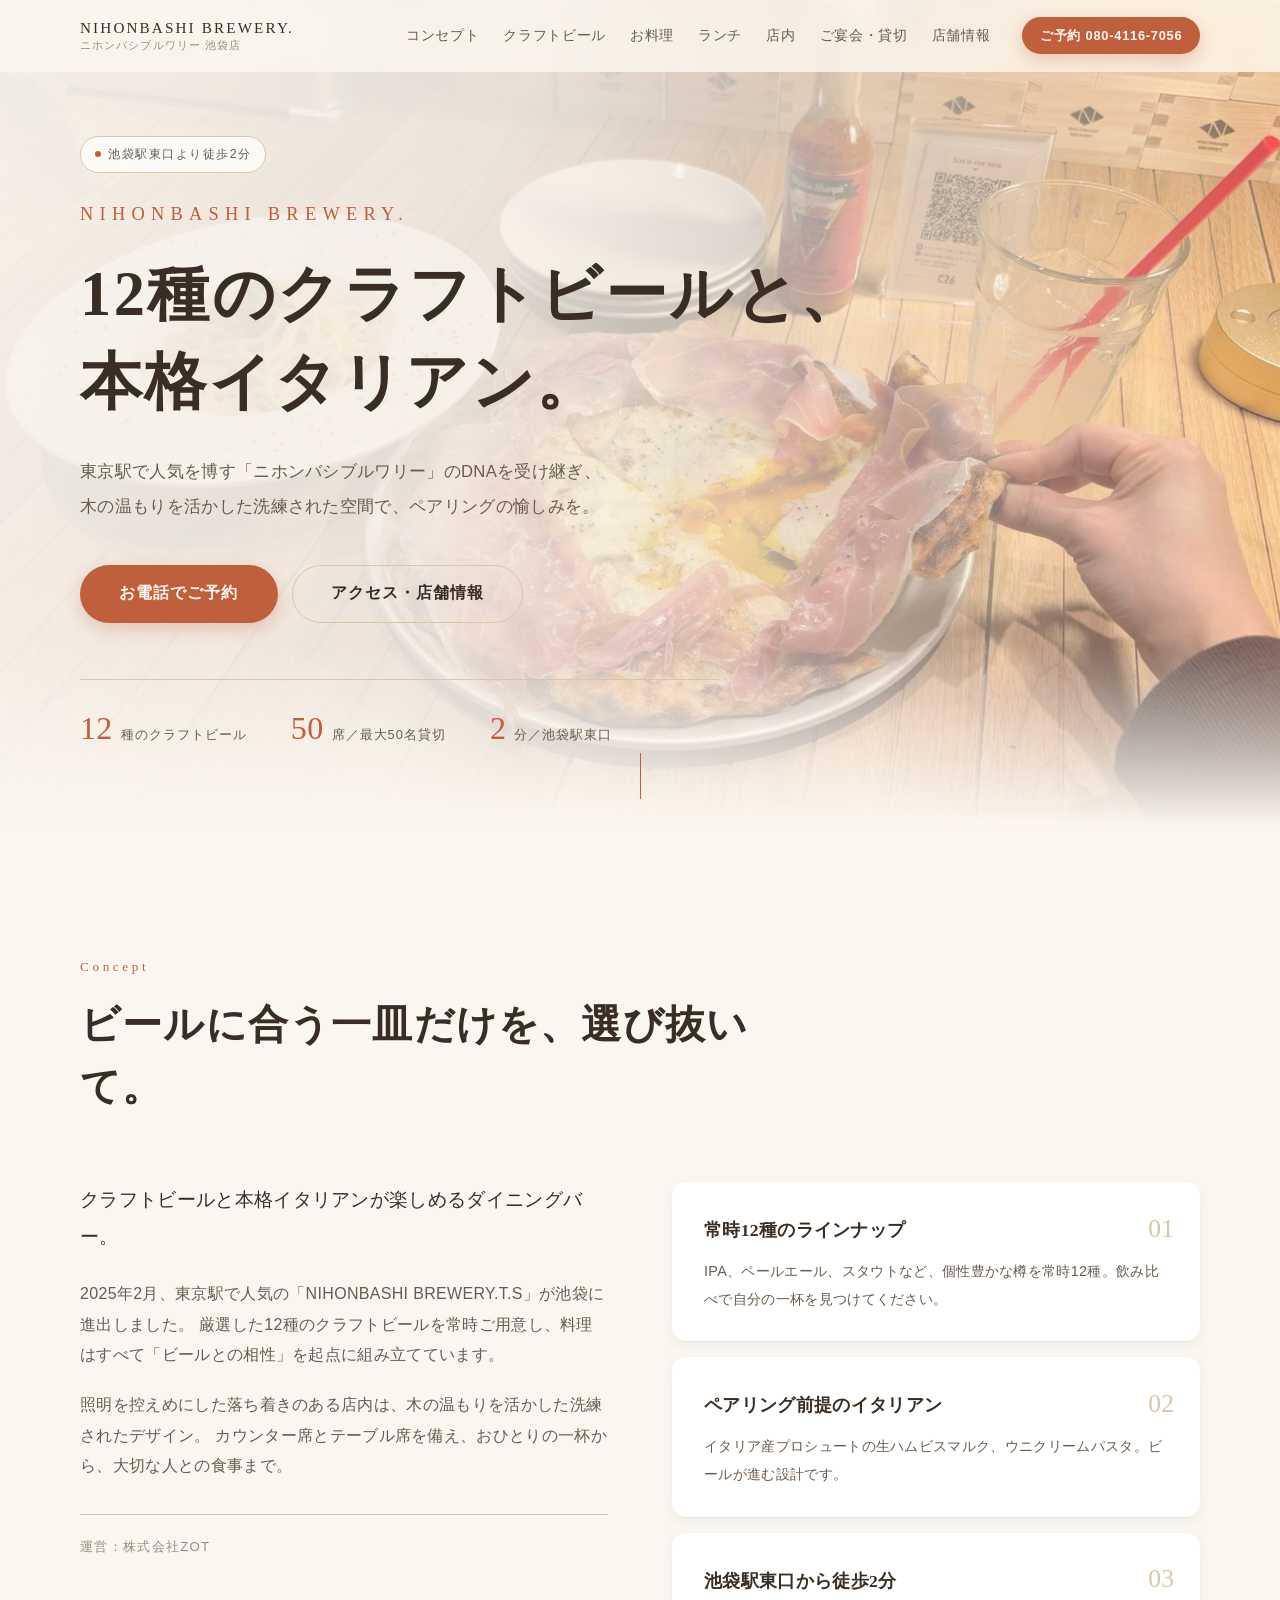
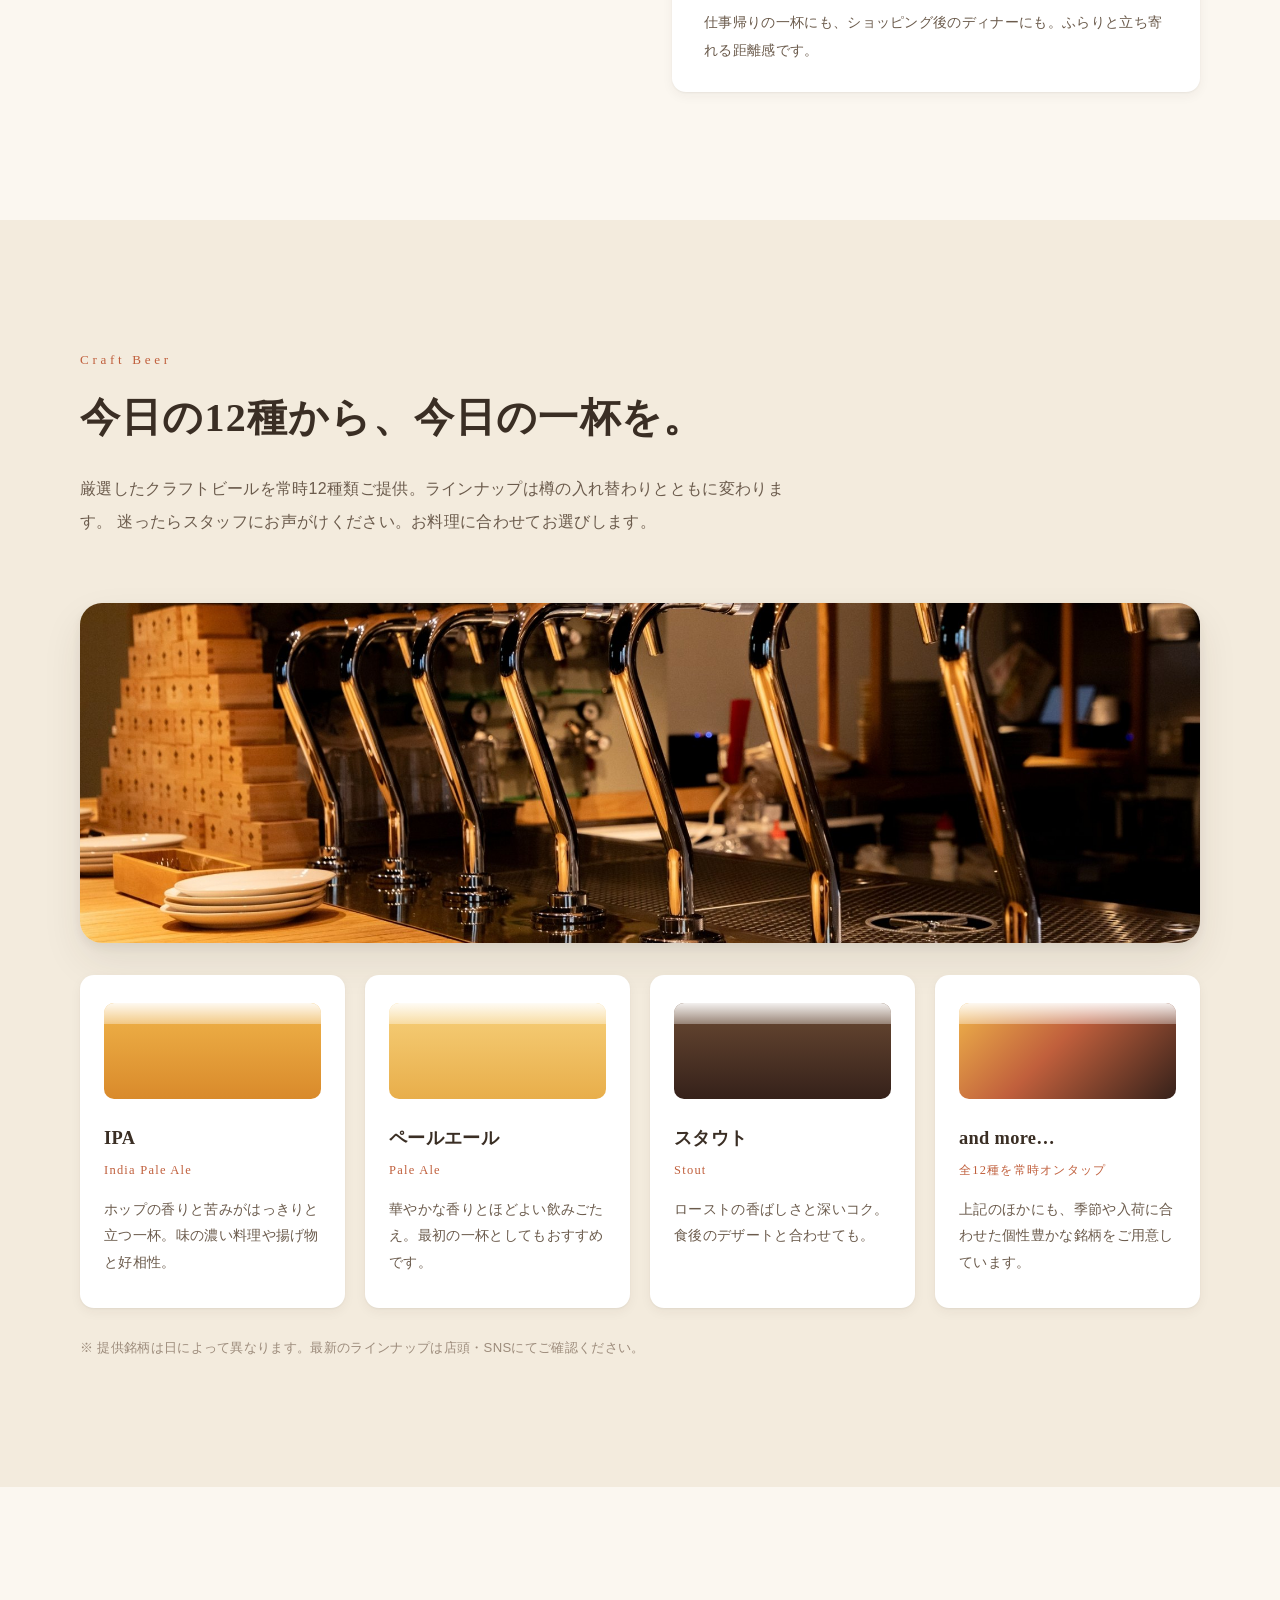
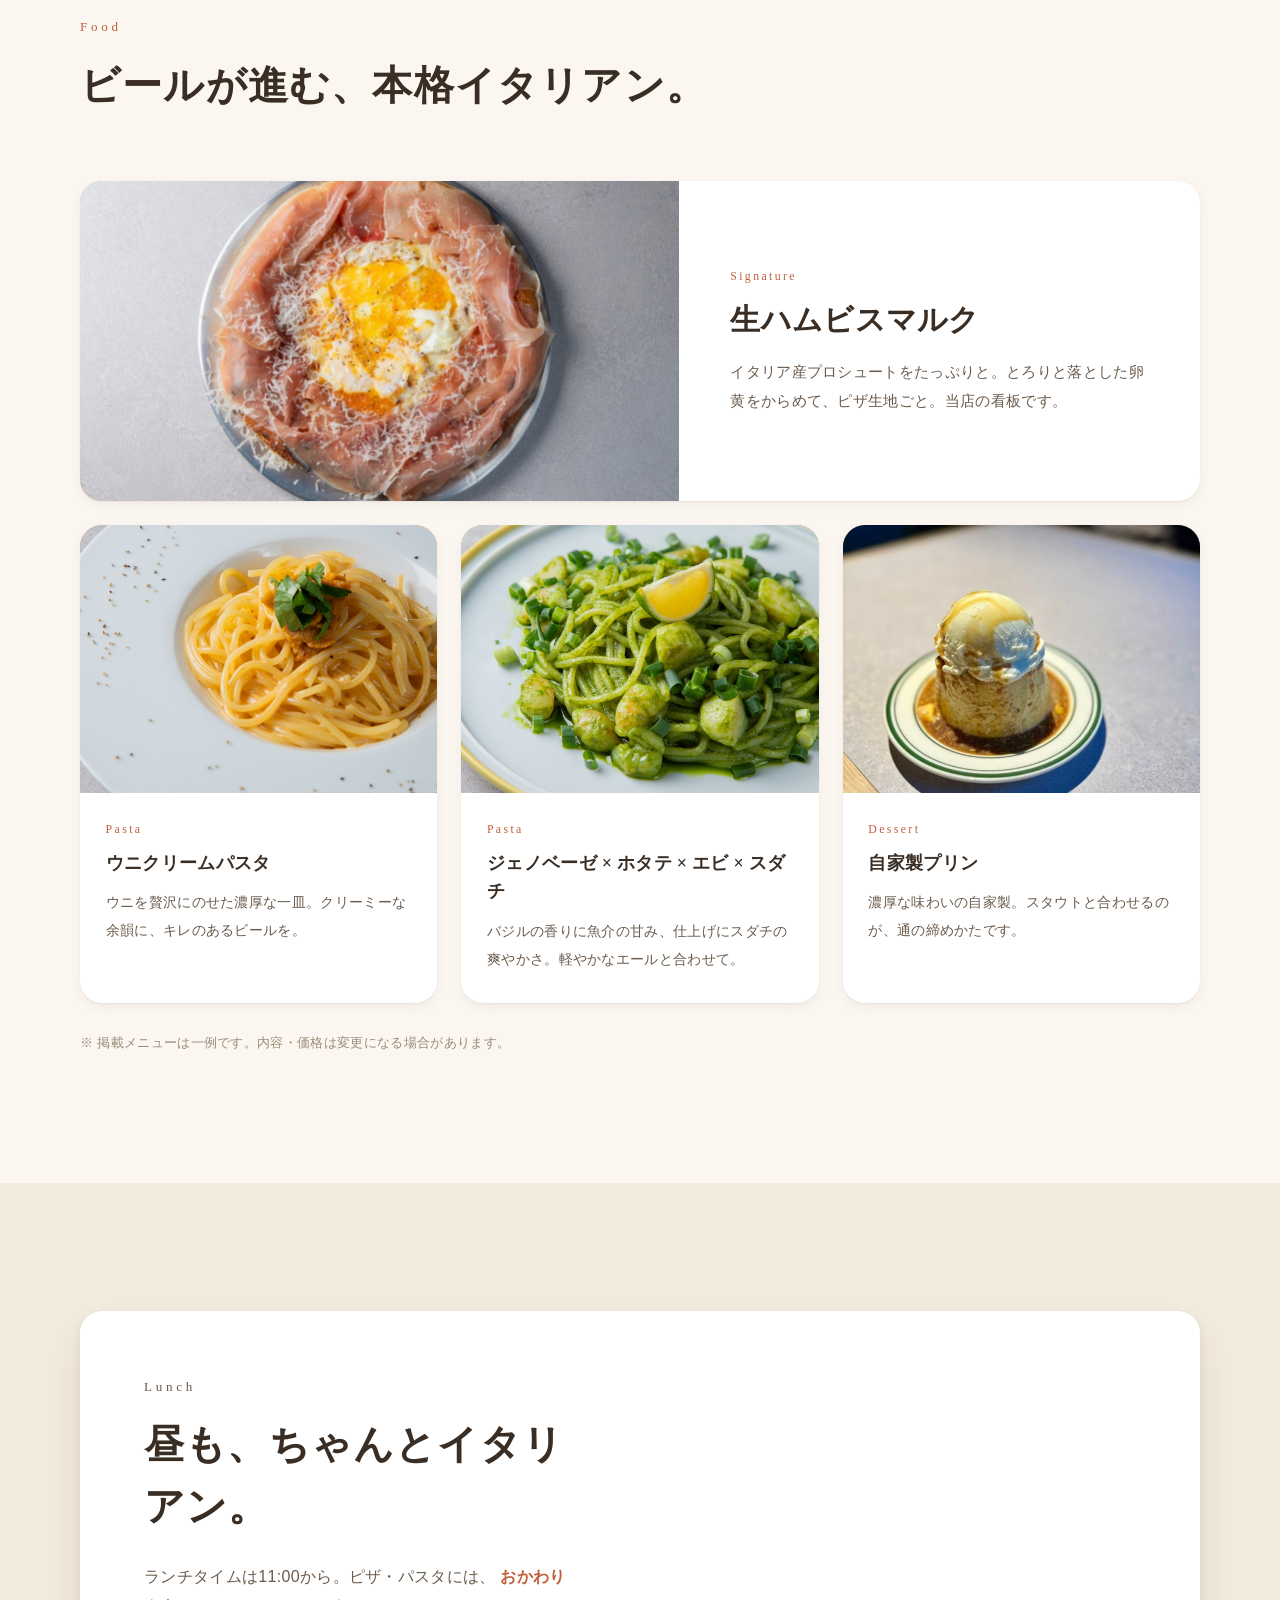
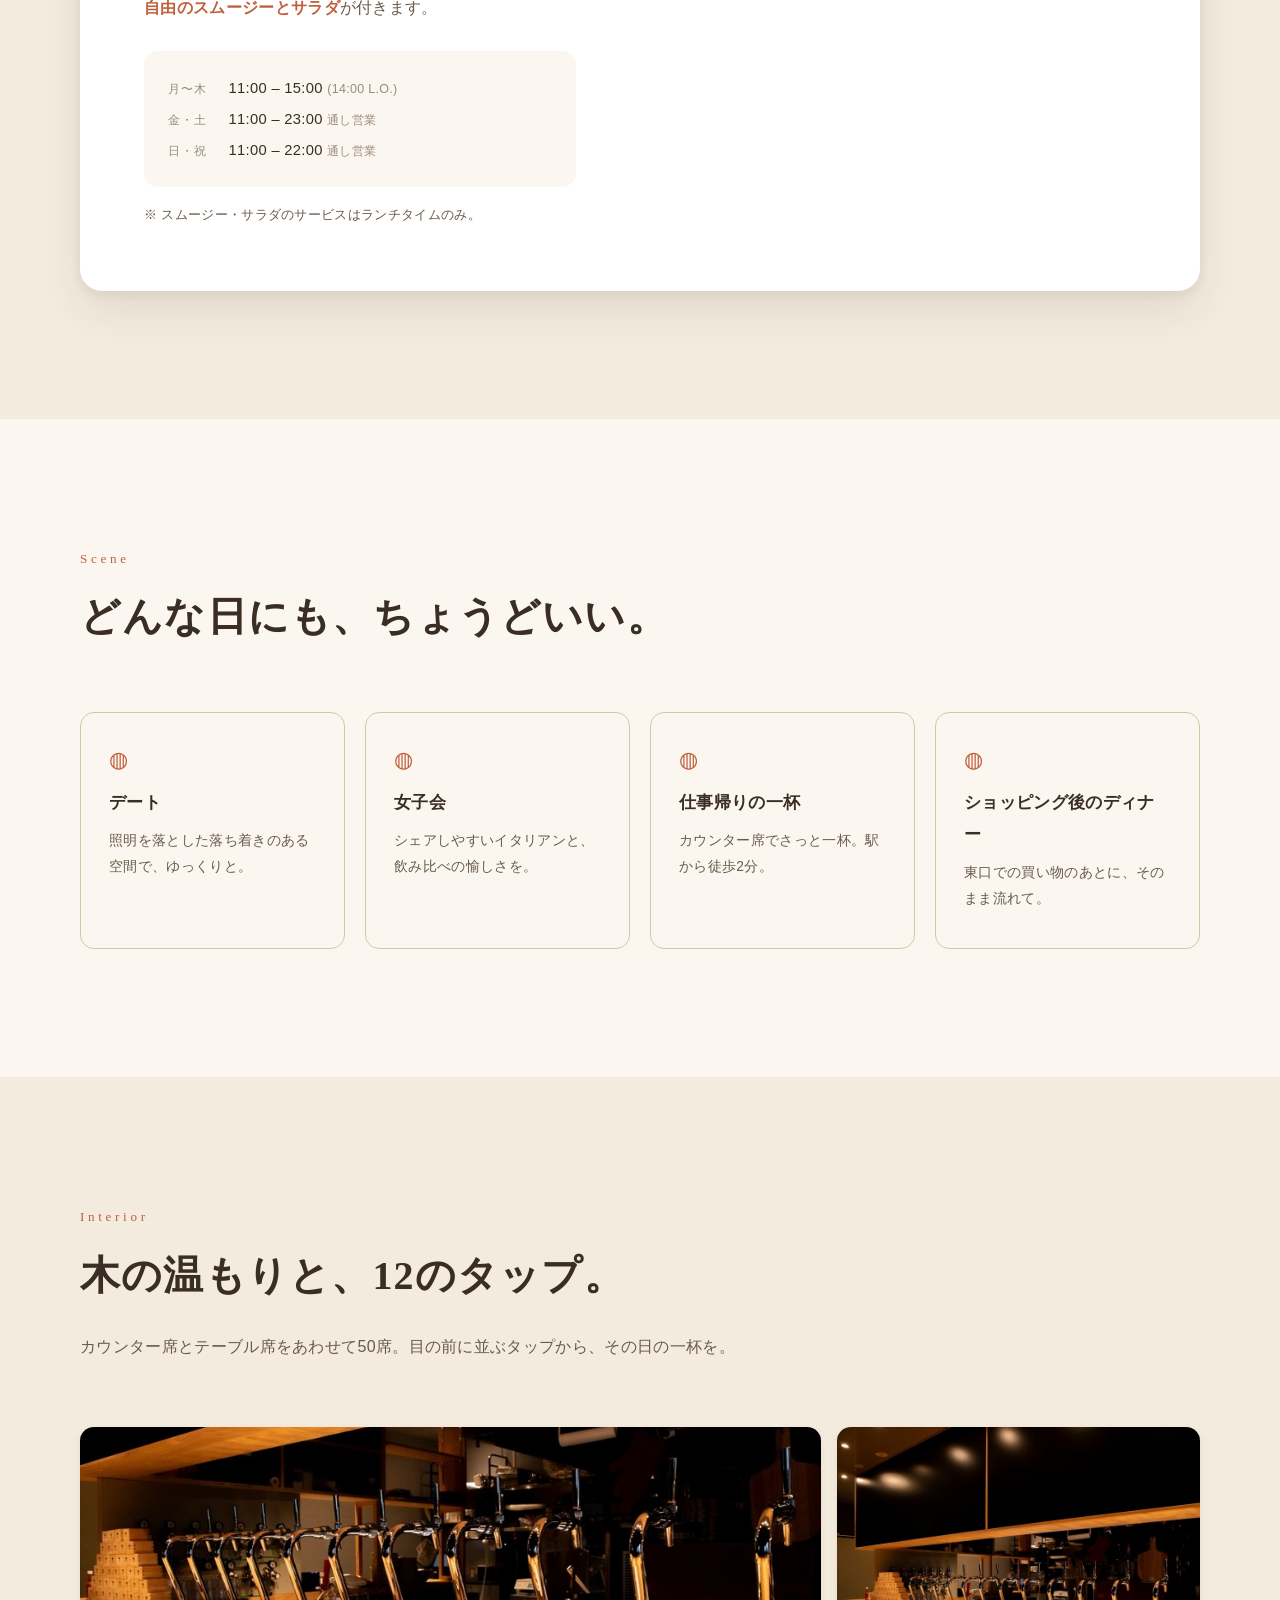
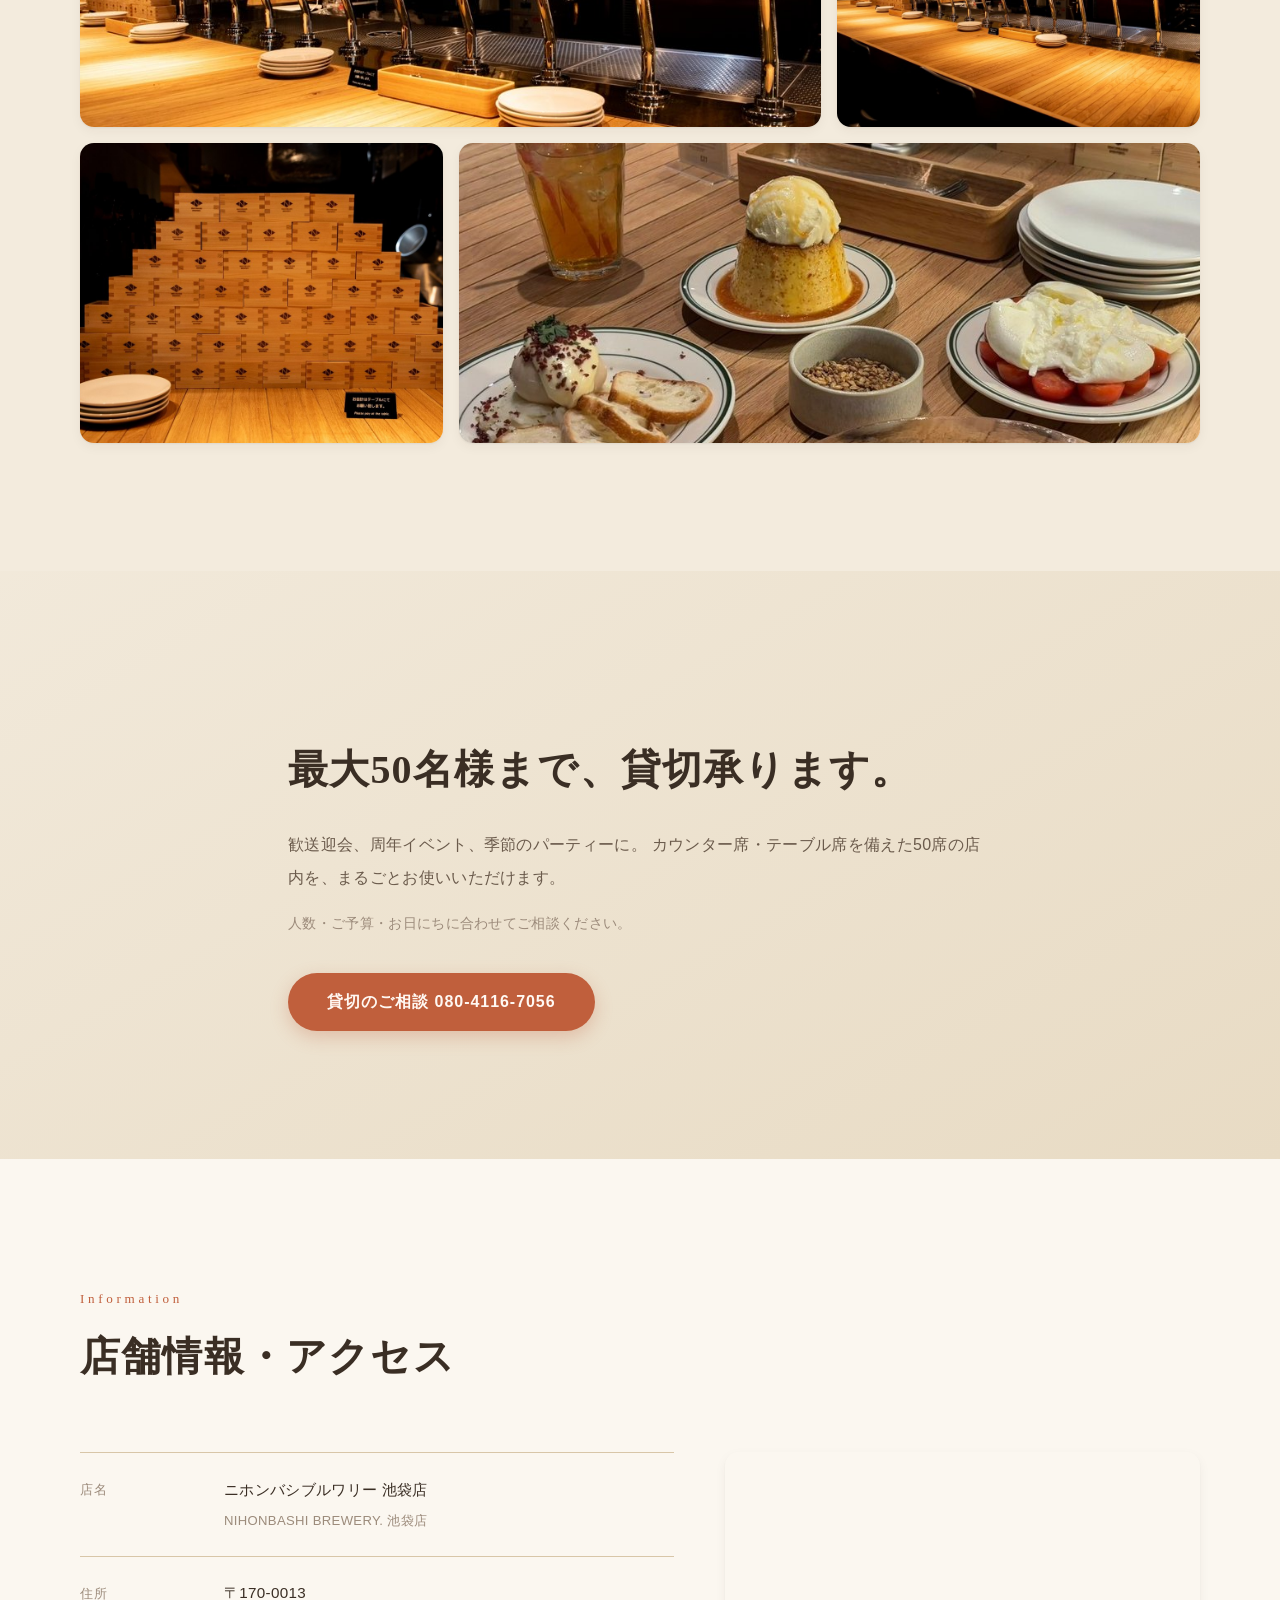
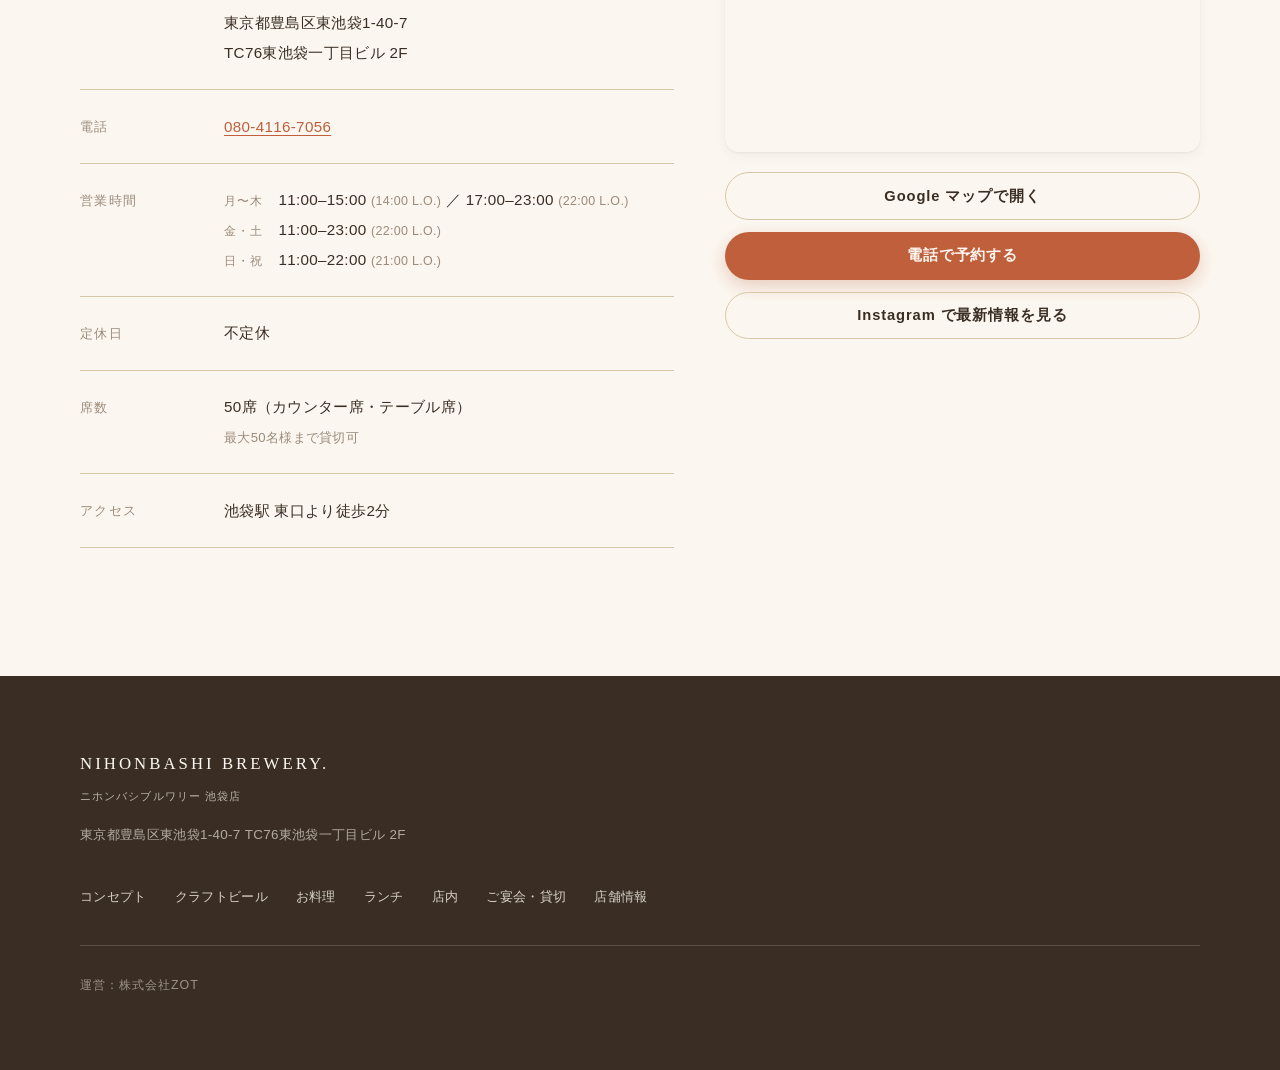
==== index.html @ ff80cf9e "Add store photos and interior gallery section Select 11 photos from the store's 86-shot album, resiz" ====
<!DOCTYPE html>
<html lang="ja">
<head>
<meta charset="UTF-8">
<meta name="viewport" content="width=device-width, initial-scale=1">
<title>ニホンバシブルワリー 池袋店｜クラフトビールと本格イタリアン</title>
<meta name="description" content="池袋駅東口より徒歩2分。厳選した12種のクラフトビールと、ビールとの相性を考え抜いた本格イタリアンが楽しめるダイニングバー。木の温もりを活かした50席の店内で、デートにも女子会にも。">
<link rel="stylesheet" href="css/style.css">
</head>
<body>

<a class="skip-link" href="#main">本文へスキップ</a>

<header class="site-header" id="siteHeader">
  <div class="container header-inner">
    <a class="brand" href="#top">
      <span class="brand-en">NIHONBASHI BREWERY.</span>
      <span class="brand-ja">ニホンバシブルワリー 池袋店</span>
    </a>

    <nav class="nav" id="nav" aria-label="メインナビゲーション">
      <ul class="nav-list">
        <li><a href="#concept">コンセプト</a></li>
        <li><a href="#beer">クラフトビール</a></li>
        <li><a href="#food">お料理</a></li>
        <li><a href="#lunch">ランチ</a></li>
        <li><a href="#interior">店内</a></li>
        <li><a href="#party">ご宴会・貸切</a></li>
        <li><a href="#info">店舗情報</a></li>
      </ul>
      <a class="btn btn-primary nav-cta" href="tel:08041167056">ご予約 080-4116-7056</a>
    </nav>

    <button class="nav-toggle" id="navToggle" aria-expanded="false" aria-controls="nav" aria-label="メニューを開く">
      <span></span><span></span><span></span>
    </button>
  </div>
</header>

<main id="main">

  <!-- ===== HERO ===== -->
  <section class="hero" id="top">
    <div class="hero-media" aria-hidden="true"></div>
    <div class="container hero-inner">
      <p class="hero-eyebrow">池袋駅東口より徒歩2分</p>
      <h1 class="hero-title">
        <span class="hero-title-en">NIHONBASHI BREWERY.</span>
        <span class="hero-title-ja">12種のクラフトビールと、<br>本格イタリアン。</span>
      </h1>
      <p class="hero-lead">
        東京駅で人気を博す「ニホンバシブルワリー」のDNAを受け継ぎ、<br class="pc-only">
        木の温もりを活かした洗練された空間で、ペアリングの愉しみを。
      </p>
      <div class="hero-actions">
        <a class="btn btn-primary btn-lg" href="tel:08041167056">お電話でご予約</a>
        <a class="btn btn-ghost btn-lg" href="#info">アクセス・店舗情報</a>
      </div>
      <ul class="hero-facts">
        <li><strong>12</strong><span>種のクラフトビール</span></li>
        <li><strong>50</strong><span>席／最大50名貸切</span></li>
        <li><strong>2</strong><span>分／池袋駅東口</span></li>
      </ul>
    </div>
    <div class="hero-scroll" aria-hidden="true"><span></span></div>
  </section>

  <!-- ===== CONCEPT ===== -->
  <section class="section" id="concept">
    <div class="container">
      <div class="section-head">
        <p class="section-label">Concept</p>
        <h2 class="section-title">ビールに合う一皿だけを、<br class="sp-only">選び抜いて。</h2>
      </div>

      <div class="concept-grid">
        <div class="concept-copy">
          <p class="lead">
            クラフトビールと本格イタリアンが楽しめるダイニングバー。
          </p>
          <p>
            2025年2月、東京駅で人気の「NIHONBASHI BREWERY.T.S」が池袋に進出しました。
            厳選した12種のクラフトビールを常時ご用意し、料理はすべて「ビールとの相性」を起点に組み立てています。
          </p>
          <p>
            照明を控えめにした落ち着きのある店内は、木の温もりを活かした洗練されたデザイン。
            カウンター席とテーブル席を備え、おひとりの一杯から、大切な人との食事まで。
          </p>
          <p class="concept-sign">運営：株式会社ZOT</p>
        </div>

        <ul class="concept-points">
          <li>
            <span class="point-num">01</span>
            <h3>常時12種のラインナップ</h3>
            <p>IPA、ペールエール、スタウトなど、個性豊かな樽を常時12種。飲み比べで自分の一杯を見つけてください。</p>
          </li>
          <li>
            <span class="point-num">02</span>
            <h3>ペアリング前提のイタリアン</h3>
            <p>イタリア産プロシュートの生ハムビスマルク、ウニクリームパスタ。ビールが進む設計です。</p>
          </li>
          <li>
            <span class="point-num">03</span>
            <h3>池袋駅東口から徒歩2分</h3>
            <p>仕事帰りの一杯にも、ショッピング後のディナーにも。ふらりと立ち寄れる距離感です。</p>
          </li>
        </ul>
      </div>
    </div>
  </section>

  <!-- ===== BEER ===== -->
  <section class="section section-tint" id="beer">
    <div class="container">
      <div class="section-head">
        <p class="section-label">Craft Beer</p>
        <h2 class="section-title">今日の12種から、<br class="sp-only">今日の一杯を。</h2>
        <p class="section-desc">
          厳選したクラフトビールを常時12種類ご提供。ラインナップは樽の入れ替わりとともに変わります。
          迷ったらスタッフにお声がけください。お料理に合わせてお選びします。
        </p>
      </div>

      <div class="beer-band" role="img" aria-label="カウンターに並ぶビールサーバーのタップ"></div>

      <ul class="beer-grid">
        <li class="beer-card">
          <div class="beer-swatch" data-tone="ipa" aria-hidden="true"></div>
          <h3>IPA</h3>
          <p class="beer-style">India Pale Ale</p>
          <p>ホップの香りと苦みがはっきりと立つ一杯。味の濃い料理や揚げ物と好相性。</p>
        </li>
        <li class="beer-card">
          <div class="beer-swatch" data-tone="pale" aria-hidden="true"></div>
          <h3>ペールエール</h3>
          <p class="beer-style">Pale Ale</p>
          <p>華やかな香りとほどよい飲みごたえ。最初の一杯としてもおすすめです。</p>
        </li>
        <li class="beer-card">
          <div class="beer-swatch" data-tone="stout" aria-hidden="true"></div>
          <h3>スタウト</h3>
          <p class="beer-style">Stout</p>
          <p>ローストの香ばしさと深いコク。食後のデザートと合わせても。</p>
        </li>
        <li class="beer-card beer-card-more">
          <div class="beer-swatch" data-tone="more" aria-hidden="true"></div>
          <h3>and more…</h3>
          <p class="beer-style">全12種を常時オンタップ</p>
          <p>上記のほかにも、季節や入荷に合わせた個性豊かな銘柄をご用意しています。</p>
        </li>
      </ul>

      <p class="note">※ 提供銘柄は日によって異なります。最新のラインナップは店頭・SNSにてご確認ください。</p>
    </div>
  </section>

  <!-- ===== FOOD ===== -->
  <section class="section" id="food">
    <div class="container">
      <div class="section-head">
        <p class="section-label">Food</p>
        <h2 class="section-title">ビールが進む、本格イタリアン。</h2>
      </div>

      <div class="food-grid">
        <article class="food-card food-card-lg">
          <div class="food-media" data-dish="prosciutto" aria-hidden="true"></div>
          <div class="food-body">
            <p class="food-cat">Signature</p>
            <h3>生ハムビスマルク</h3>
            <p>イタリア産プロシュートをたっぷりと。とろりと落とした卵黄をからめて、ピザ生地ごと。当店の看板です。</p>
          </div>
        </article>

        <article class="food-card">
          <div class="food-media" data-dish="pasta" aria-hidden="true"></div>
          <div class="food-body">
            <p class="food-cat">Pasta</p>
            <h3>ウニクリームパスタ</h3>
            <p>ウニを贅沢にのせた濃厚な一皿。クリーミーな余韻に、キレのあるビールを。</p>
          </div>
        </article>

        <article class="food-card">
          <div class="food-media" data-dish="genovese" aria-hidden="true"></div>
          <div class="food-body">
            <p class="food-cat">Pasta</p>
            <h3>ジェノベーゼ × ホタテ × エビ × スダチ</h3>
            <p>バジルの香りに魚介の甘み、仕上げにスダチの爽やかさ。軽やかなエールと合わせて。</p>
          </div>
        </article>

        <article class="food-card">
          <div class="food-media" data-dish="pudding" aria-hidden="true"></div>
          <div class="food-body">
            <p class="food-cat">Dessert</p>
            <h3>自家製プリン</h3>
            <p>濃厚な味わいの自家製。スタウトと合わせるのが、通の締めかたです。</p>
          </div>
        </article>
      </div>

      <p class="note">※ 掲載メニューは一例です。内容・価格は変更になる場合があります。</p>
    </div>
  </section>

  <!-- ===== LUNCH ===== -->
  <section class="section section-tint" id="lunch">
    <div class="container">
      <div class="lunch-panel">
        <div class="lunch-copy">
          <p class="section-label">Lunch</p>
          <h2 class="section-title">昼も、ちゃんとイタリアン。</h2>
          <p>
            ランチタイムは11:00から。ピザ・パスタには、
            <strong>おかわり自由のスムージーとサラダ</strong>が付きます。
          </p>
          <p class="lunch-time">
            <span>月〜木</span> 11:00 – 15:00 <small>(14:00 L.O.)</small><br>
            <span>金・土</span> 11:00 – 23:00 <small>通し営業</small><br>
            <span>日・祝</span> 11:00 – 22:00 <small>通し営業</small>
          </p>
          <p class="note note-inline">※ スムージー・サラダのサービスはランチタイムのみ。</p>
        </div>
        <div class="lunch-media" data-dish="lunch" aria-hidden="true"></div>
      </div>
    </div>
  </section>

  <!-- ===== SCENE ===== -->
  <section class="section" id="scene">
    <div class="container">
      <div class="section-head">
        <p class="section-label">Scene</p>
        <h2 class="section-title">どんな日にも、ちょうどいい。</h2>
      </div>
      <ul class="scene-list">
        <li><span class="scene-icon" aria-hidden="true">◍</span><h3>デート</h3><p>照明を落とした落ち着きのある空間で、ゆっくりと。</p></li>
        <li><span class="scene-icon" aria-hidden="true">◍</span><h3>女子会</h3><p>シェアしやすいイタリアンと、飲み比べの愉しさを。</p></li>
        <li><span class="scene-icon" aria-hidden="true">◍</span><h3>仕事帰りの一杯</h3><p>カウンター席でさっと一杯。駅から徒歩2分。</p></li>
        <li><span class="scene-icon" aria-hidden="true">◍</span><h3>ショッピング後のディナー</h3><p>東口での買い物のあとに、そのまま流れて。</p></li>
      </ul>
    </div>
  </section>

  <!-- ===== INTERIOR ===== -->
  <section class="section section-tint" id="interior">
    <div class="container">
      <div class="section-head">
        <p class="section-label">Interior</p>
        <h2 class="section-title">木の温もりと、12のタップ。</h2>
        <p class="section-desc">
          カウンター席とテーブル席をあわせて50席。目の前に並ぶタップから、その日の一杯を。
        </p>
      </div>

      <ul class="gallery">
        <li class="gallery-item gallery-item-wide">
          <div class="gallery-media" data-shot="1" role="img" aria-label="カウンター席と並んだビールサーバー"></div>
        </li>
        <li class="gallery-item">
          <div class="gallery-media" data-shot="2" role="img" aria-label="カウンター越しに見える店内の全景"></div>
        </li>
        <li class="gallery-item">
          <div class="gallery-media" data-shot="3" role="img" aria-label="積み上げられたビールケースの壁"></div>
        </li>
        <li class="gallery-item gallery-item-wide">
          <div class="gallery-media" data-shot="4" role="img" aria-label="木のテーブルに並ぶ料理とドリンク"></div>
        </li>
      </ul>
    </div>
  </section>

  <!-- ===== PARTY ===== -->
  <section class="section section-accent" id="party">
    <div class="container party-inner">
      <p class="section-label">Party</p>
      <h2 class="section-title">最大50名様まで、貸切承ります。</h2>
      <p class="party-lead">
        歓送迎会、周年イベント、季節のパーティーに。
        カウンター席・テーブル席を備えた50席の店内を、まるごとお使いいただけます。
      </p>
      <p class="party-note">人数・ご予算・お日にちに合わせてご相談ください。</p>
      <a class="btn btn-primary btn-lg" href="tel:08041167056">貸切のご相談 080-4116-7056</a>
    </div>
  </section>

  <!-- ===== INFO ===== -->
  <section class="section" id="info">
    <div class="container">
      <div class="section-head">
        <p class="section-label">Information</p>
        <h2 class="section-title">店舗情報・アクセス</h2>
      </div>

      <div class="info-grid">
        <dl class="info-table">
          <div class="info-row">
            <dt>店名</dt>
            <dd>ニホンバシブルワリー 池袋店<br><span class="info-sub">NIHONBASHI BREWERY. 池袋店</span></dd>
          </div>
          <div class="info-row">
            <dt>住所</dt>
            <dd>〒170-0013<br>東京都豊島区東池袋1-40-7<br>TC76東池袋一丁目ビル 2F</dd>
          </div>
          <div class="info-row">
            <dt>電話</dt>
            <dd><a href="tel:08041167056">080-4116-7056</a></dd>
          </div>
          <div class="info-row">
            <dt>営業時間</dt>
            <dd>
              <span class="hours-day">月〜木</span> 11:00–15:00 <small>(14:00 L.O.)</small> ／ 17:00–23:00 <small>(22:00 L.O.)</small><br>
              <span class="hours-day">金・土</span> 11:00–23:00 <small>(22:00 L.O.)</small><br>
              <span class="hours-day">日・祝</span> 11:00–22:00 <small>(21:00 L.O.)</small>
            </dd>
          </div>
          <div class="info-row">
            <dt>定休日</dt>
            <dd>不定休</dd>
          </div>
          <div class="info-row">
            <dt>席数</dt>
            <dd>50席（カウンター席・テーブル席）<br><span class="info-sub">最大50名様まで貸切可</span></dd>
          </div>
          <div class="info-row">
            <dt>アクセス</dt>
            <dd>池袋駅 東口より徒歩2分</dd>
          </div>
        </dl>

        <div class="info-side">
          <div class="map-embed">
            <iframe
              title="ニホンバシブルワリー 池袋店の地図"
              src="https://maps.google.com/maps?q=%E6%9D%B1%E4%BA%AC%E9%83%BD%E8%B1%8A%E5%B3%B6%E5%8C%BA%E6%9D%B1%E6%B1%A0%E8%A2%8B1-40-7&output=embed"
              loading="lazy"
              referrerpolicy="no-referrer-when-downgrade"></iframe>
          </div>
          <a class="btn btn-ghost btn-block" href="https://www.google.com/maps/search/?api=1&query=%E6%9D%B1%E4%BA%AC%E9%83%BD%E8%B1%8A%E5%B3%B6%E5%8C%BA%E6%9D%B1%E6%B1%A0%E8%A2%8B1-40-7+TC76%E6%9D%B1%E6%B1%A0%E8%A2%8B%E4%B8%80%E4%B8%81%E7%9B%AE%E3%83%93%E3%83%AB" target="_blank" rel="noopener">Google マップで開く</a>
          <a class="btn btn-primary btn-block" href="tel:08041167056">電話で予約する</a>
          <a class="btn btn-ghost btn-block" href="https://www.instagram.com/ikbbrewery/" target="_blank" rel="noopener">Instagram で最新情報を見る</a>
        </div>
      </div>
    </div>
  </section>

</main>

<footer class="site-footer">
  <div class="container footer-inner">
    <div class="footer-brand">
      <p class="brand-en">NIHONBASHI BREWERY.</p>
      <p class="brand-ja">ニホンバシブルワリー 池袋店</p>
      <p class="footer-addr">東京都豊島区東池袋1-40-7 TC76東池袋一丁目ビル 2F</p>
    </div>
    <nav class="footer-nav" aria-label="フッターナビゲーション">
      <a href="#concept">コンセプト</a>
      <a href="#beer">クラフトビール</a>
      <a href="#food">お料理</a>
      <a href="#lunch">ランチ</a>
      <a href="#interior">店内</a>
      <a href="#party">ご宴会・貸切</a>
      <a href="#info">店舗情報</a>
    </nav>
    <p class="footer-copy">運営：株式会社ZOT</p>
  </div>
</footer>

<!-- スマートフォン用 固定CTA -->
<div class="sticky-cta" aria-hidden="false">
  <a class="btn btn-primary btn-block" href="tel:08041167056">電話で予約する</a>
</div>

<script src="js/main.js"></script>
</body>
</html>
---- css/style.css ----
@charset "UTF-8";

/* =========================================================
   NIHONBASHI BREWERY. 池袋店 — Landing Page
   Design: Light × Natural（クリーム白 / 木目ベージュ / テラコッタ）
   ========================================================= */

/* ---------- Design tokens ---------- */
:root {
  /* base */
  --cream:      #FBF7F0;
  --cream-deep: #F3EBDD;
  --paper:      #FFFFFF;
  --wood:       #E8DBC4;
  --wood-deep:  #D8C6A8;

  /* ink */
  --ink:        #3A2E24;
  --ink-soft:   #6B5B4C;
  --ink-mute:   #9C8B7B;

  /* accent */
  --terra:      #C05F3C;
  --terra-deep: #A44B2B;
  --gold:       #D9A441;
  --leaf:       #7B8C5A;

  /* layout */
  --header-h:   72px;
  --radius:     14px;
  --radius-lg:  22px;
  --shadow-sm:  0 1px 2px rgba(58, 46, 36, .06), 0 4px 12px rgba(58, 46, 36, .05);
  --shadow-md:  0 4px 10px rgba(58, 46, 36, .07), 0 18px 40px rgba(58, 46, 36, .09);

  /* type */
  --serif: "Hiragino Mincho ProN", "Yu Mincho", "YuMincho", "Noto Serif JP", serif;
  --sans:  "Hiragino Sans", "Hiragino Kaku Gothic ProN", "Yu Gothic", "YuGothic",
           "Noto Sans JP", "Helvetica Neue", Arial, sans-serif;
  --en:    "Optima", "Palatino", "Georgia", serif;

  --ease: cubic-bezier(.22, .61, .36, 1);
}

/* ---------- Reset ---------- */
*, *::before, *::after { box-sizing: border-box; }

html {
  scroll-behavior: smooth;
  scroll-padding-top: var(--header-h);
  -webkit-text-size-adjust: 100%;
}

body {
  margin: 0;
  background: var(--cream);
  color: var(--ink);
  font-family: var(--sans);
  font-size: 16px;
  line-height: 1.9;
  letter-spacing: .02em;
  -webkit-font-smoothing: antialiased;
  overflow-wrap: anywhere;
}

img, iframe { max-width: 100%; display: block; border: 0; }
ul, ol, dl, dd { margin: 0; padding: 0; }
li { list-style: none; }
h1, h2, h3, p { margin: 0; }
a { color: inherit; text-decoration: none; }

:focus-visible {
  outline: 2px solid var(--terra);
  outline-offset: 3px;
  border-radius: 4px;
}

@media (prefers-reduced-motion: reduce) {
  html { scroll-behavior: auto; }
  *, *::before, *::after {
    animation-duration: .001ms !important;
    transition-duration: .001ms !important;
  }
}

/* ---------- Utilities ---------- */
.container {
  width: min(1120px, 100% - 2.5rem);
  margin-inline: auto;
}

.skip-link {
  position: absolute;
  left: -9999px;
  top: 0;
  z-index: 200;
  background: var(--ink);
  color: var(--cream);
  padding: .75rem 1.25rem;
}
.skip-link:focus { left: 0; }

.pc-only { display: inline; }
.sp-only { display: none; }

.note {
  margin-top: 1.75rem;
  color: var(--ink-mute);
  font-size: .82rem;
  line-height: 1.8;
}
.note-inline { margin-top: 1rem; }

/* ---------- Buttons ---------- */
.btn {
  display: inline-flex;
  align-items: center;
  justify-content: center;
  gap: .5em;
  padding: .85em 1.75em;
  border: 1px solid transparent;
  border-radius: 999px;
  font-family: var(--sans);
  font-size: .92rem;
  font-weight: 700;
  letter-spacing: .06em;
  line-height: 1.4;
  text-align: center;
  cursor: pointer;
  transition: transform .25s var(--ease), background-color .25s var(--ease),
              color .25s var(--ease), border-color .25s var(--ease),
              box-shadow .25s var(--ease);
}
.btn:hover { transform: translateY(-2px); }
.btn:active { transform: translateY(0); }

.btn-primary {
  background: var(--terra);
  color: #FFF8F2;
  box-shadow: 0 6px 18px rgba(192, 95, 60, .28);
}
.btn-primary:hover {
  background: var(--terra-deep);
  box-shadow: 0 10px 26px rgba(192, 95, 60, .34);
}

.btn-ghost {
  background: transparent;
  color: var(--ink);
  border-color: var(--wood-deep);
}
.btn-ghost:hover {
  background: var(--paper);
  border-color: var(--ink-soft);
}

.btn-lg { padding: 1.05em 2.4em; font-size: 1rem; }
.btn-block { display: flex; width: 100%; }

/* =========================================================
   Header
   ========================================================= */
.site-header {
  position: fixed;
  inset: 0 0 auto 0;
  z-index: 100;
  height: var(--header-h);
  background: rgba(251, 247, 240, .82);
  backdrop-filter: saturate(160%) blur(14px);
  -webkit-backdrop-filter: saturate(160%) blur(14px);
  border-bottom: 1px solid transparent;
  transition: border-color .3s var(--ease), background-color .3s var(--ease);
}
.site-header.is-scrolled {
  border-bottom-color: rgba(216, 198, 168, .7);
  background: rgba(251, 247, 240, .94);
}

.header-inner {
  height: 100%;
  display: flex;
  align-items: center;
  justify-content: space-between;
  gap: 1.5rem;
}

.brand { display: grid; line-height: 1.35; }
.brand-en {
  font-family: var(--en);
  font-size: .95rem;
  letter-spacing: .14em;
  color: var(--ink);
}
.brand-ja {
  font-size: .68rem;
  letter-spacing: .1em;
  color: var(--ink-mute);
}

.nav { display: flex; align-items: center; gap: 2rem; }
.nav-list { display: flex; align-items: center; gap: 1.5rem; }
.nav-list a {
  position: relative;
  font-size: .85rem;
  letter-spacing: .05em;
  color: var(--ink-soft);
  transition: color .25s var(--ease);
}
.nav-list a::after {
  content: "";
  position: absolute;
  left: 0; bottom: -6px;
  width: 100%; height: 1px;
  background: var(--terra);
  transform: scaleX(0);
  transform-origin: right;
  transition: transform .3s var(--ease);
}
.nav-list a:hover { color: var(--ink); }
.nav-list a:hover::after { transform: scaleX(1); transform-origin: left; }

.nav-cta { padding: .7em 1.3em; font-size: .8rem; }

.nav-toggle {
  display: none;
  width: 44px; height: 44px;
  padding: 0;
  background: none;
  border: 0;
  cursor: pointer;
}
.nav-toggle span {
  display: block;
  width: 22px; height: 1.5px;
  margin: 5px auto;
  background: var(--ink);
  border-radius: 2px;
  transition: transform .3s var(--ease), opacity .2s var(--ease);
}
.nav-toggle[aria-expanded="true"] span:nth-child(1) { transform: translateY(6.5px) rotate(45deg); }
.nav-toggle[aria-expanded="true"] span:nth-child(2) { opacity: 0; }
.nav-toggle[aria-expanded="true"] span:nth-child(3) { transform: translateY(-6.5px) rotate(-45deg); }

/* =========================================================
   Hero
   ========================================================= */
.hero {
  position: relative;
  display: flex;
  align-items: center;
  min-height: min(92svh, 820px);
  padding: calc(var(--header-h) + 4rem) 0 5rem;
  overflow: hidden;
}

/* 画像を images/hero.jpg に置くと自動で反映されます（無い場合は下の
   グラデーションが背景として表示されます）。
   左半分はテキストが乗るため、クリーム色を濃くかけて可読性を確保。 */
.hero-media {
  position: absolute;
  inset: 0;
  background-image:
    linear-gradient(102deg,
      rgba(251,247,240,.95) 0%,
      rgba(251,247,240,.88) 38%,
      rgba(251,247,240,.55) 68%,
      rgba(251,247,240,.22) 100%),
    url("../images/hero.jpg"),
    radial-gradient(circle at 76% 34%, var(--gold) 0%, rgba(217,164,65,.35) 26%, rgba(217,164,65,0) 58%),
    linear-gradient(160deg, var(--cream) 0%, var(--cream-deep) 42%, var(--wood) 100%);
  background-size: cover;
  background-position: center;
}
/* 下端をページ背景になじませる */
.hero-media::after {
  content: "";
  position: absolute;
  inset: auto 0 0 0;
  height: 22%;
  background: linear-gradient(180deg, rgba(251,247,240,0), var(--cream));
}

.hero-inner { position: relative; z-index: 1; }

.hero-eyebrow {
  display: inline-flex;
  align-items: center;
  gap: .6em;
  margin-bottom: 1.5rem;
  padding: .45em 1.1em;
  background: rgba(255, 255, 255, .74);
  border: 1px solid var(--wood-deep);
  border-radius: 999px;
  font-size: .78rem;
  letter-spacing: .12em;
  color: var(--ink-soft);
}
.hero-eyebrow::before {
  content: "";
  width: 6px; height: 6px;
  border-radius: 50%;
  background: var(--terra);
}

.hero-title { display: grid; gap: 1.1rem; margin-bottom: 1.75rem; }
.hero-title-en {
  font-family: var(--en);
  font-size: clamp(.9rem, 2.2vw, 1.15rem);
  font-weight: 400;
  letter-spacing: .34em;
  color: var(--terra);
}
.hero-title-ja {
  font-family: var(--serif);
  font-size: clamp(2rem, 6.4vw, 3.9rem);
  font-weight: 600;
  line-height: 1.42;
  letter-spacing: .04em;
}

.hero-lead {
  max-width: 34em;
  margin-bottom: 2.5rem;
  color: var(--ink-soft);
  font-size: clamp(.94rem, 1.6vw, 1.04rem);
  line-height: 2.1;
}

.hero-actions {
  display: flex;
  flex-wrap: wrap;
  gap: .9rem;
  margin-bottom: 3.5rem;
}

.hero-facts {
  display: flex;
  flex-wrap: wrap;
  gap: 2.75rem;
  padding-top: 2rem;
  border-top: 1px solid var(--wood-deep);
  max-width: 40rem;
}
.hero-facts li { display: flex; align-items: baseline; gap: .5rem; }
.hero-facts strong {
  font-family: var(--en);
  font-size: 2rem;
  font-weight: 400;
  line-height: 1;
  color: var(--terra);
}
.hero-facts span { font-size: .8rem; letter-spacing: .08em; color: var(--ink-soft); }

.hero-scroll {
  position: absolute;
  left: 50%;
  bottom: 1.75rem;
  z-index: 1;
  width: 1px; height: 46px;
  background: var(--wood-deep);
  overflow: hidden;
}
.hero-scroll span {
  position: absolute;
  inset: 0;
  background: var(--terra);
  animation: scrollLine 2.2s var(--ease) infinite;
}
@keyframes scrollLine {
  0%   { transform: translateY(-100%); }
  55%  { transform: translateY(0); }
  100% { transform: translateY(100%); }
}

/* =========================================================
   Section shell
   ========================================================= */
.section { padding: clamp(4.5rem, 10vw, 8rem) 0; }
.section-tint { background: var(--cream-deep); }

.section-head { max-width: 46rem; margin-bottom: clamp(2.5rem, 5vw, 4rem); }

.section-label {
  margin-bottom: .9rem;
  font-family: var(--en);
  font-size: .82rem;
  letter-spacing: .28em;
  color: var(--terra);
}
.section-title {
  font-family: var(--serif);
  font-size: clamp(1.55rem, 4vw, 2.5rem);
  font-weight: 600;
  line-height: 1.55;
  letter-spacing: .03em;
}
.section-desc {
  margin-top: 1.5rem;
  color: var(--ink-soft);
  line-height: 2.05;
}

/* =========================================================
   Concept
   ========================================================= */
.concept-grid {
  display: grid;
  grid-template-columns: 1fr 1fr;
  gap: clamp(2.5rem, 5vw, 4.5rem);
  align-items: start;
}

.concept-copy .lead {
  margin-bottom: 1.5rem;
  font-family: var(--serif);
  font-size: 1.2rem;
  line-height: 1.9;
  color: var(--ink);
}
.concept-copy p + p { margin-top: 1.25rem; }
.concept-copy p { color: var(--ink-soft); }

.concept-sign {
  margin-top: 2rem !important;
  padding-top: 1.25rem;
  border-top: 1px solid var(--wood-deep);
  font-size: .82rem;
  letter-spacing: .1em;
  color: var(--ink-mute) !important;
}

.concept-points { display: grid; gap: 1rem; }
.concept-points li {
  position: relative;
  padding: 2rem 2rem 1.75rem;
  background: var(--paper);
  border-radius: var(--radius);
  box-shadow: var(--shadow-sm);
  transition: transform .3s var(--ease), box-shadow .3s var(--ease);
}
.concept-points li:hover {
  transform: translateY(-3px);
  box-shadow: var(--shadow-md);
}
.point-num {
  position: absolute;
  top: 1.4rem; right: 1.6rem;
  font-family: var(--en);
  font-size: 1.6rem;
  color: var(--wood-deep);
}
.concept-points h3 {
  margin-bottom: .6rem;
  font-family: var(--serif);
  font-size: 1.1rem;
  font-weight: 600;
  padding-right: 3rem;
}
.concept-points p { font-size: .9rem; color: var(--ink-soft); line-height: 1.95; }

/* =========================================================
   Beer
   ========================================================= */
.beer-band {
  height: clamp(200px, 30vw, 340px);
  margin-bottom: 2rem;
  border-radius: var(--radius-lg);
  background-image: url("../images/beer-band.jpg"),
    linear-gradient(120deg, #6B4A33, #D9A441 55%, #35211A);
  background-size: cover;
  background-position: center 62%;
  box-shadow: var(--shadow-md);
}

.beer-grid {
  display: grid;
  grid-template-columns: repeat(4, 1fr);
  gap: 1.25rem;
}
.beer-card {
  padding: 1.75rem 1.5rem 2rem;
  background: var(--paper);
  border-radius: var(--radius);
  box-shadow: var(--shadow-sm);
  transition: transform .3s var(--ease), box-shadow .3s var(--ease);
}
.beer-card:hover { transform: translateY(-4px); box-shadow: var(--shadow-md); }

.beer-swatch {
  height: 96px;
  margin-bottom: 1.4rem;
  border-radius: 10px;
  position: relative;
  overflow: hidden;
}
.beer-swatch::after {
  content: "";
  position: absolute;
  inset: 0 0 auto 0;
  height: 22%;
  background: linear-gradient(180deg, rgba(255,255,255,.92), rgba(255,255,255,.35));
}
.beer-swatch[data-tone="ipa"]   { background: linear-gradient(180deg, #F0B44A, #D98A2B); }
.beer-swatch[data-tone="pale"]  { background: linear-gradient(180deg, #F7D07A, #E8AE4A); }
.beer-swatch[data-tone="stout"] { background: linear-gradient(180deg, #6B4A33, #35211A); }
.beer-swatch[data-tone="more"]  { background: linear-gradient(135deg, #F0B44A, #C05F3C 45%, #35211A); }

.beer-card h3 {
  font-family: var(--serif);
  font-size: 1.15rem;
  font-weight: 600;
  margin-bottom: .2rem;
}
.beer-style {
  margin-bottom: .9rem;
  font-family: var(--en);
  font-size: .78rem;
  letter-spacing: .1em;
  color: var(--terra);
}
.beer-card p:last-child { font-size: .86rem; color: var(--ink-soft); line-height: 1.9; }

/* =========================================================
   Food
   ========================================================= */
.food-grid {
  display: grid;
  grid-template-columns: repeat(3, 1fr);
  gap: 1.5rem;
}
.food-card {
  overflow: hidden;
  background: var(--paper);
  border-radius: var(--radius-lg);
  box-shadow: var(--shadow-sm);
  transition: transform .3s var(--ease), box-shadow .3s var(--ease);
}
.food-card:hover { transform: translateY(-4px); box-shadow: var(--shadow-md); }
.food-card-lg { grid-column: span 3; display: grid; grid-template-columns: 1.15fr 1fr; }

/* 画像は images/ に置くだけで反映されます（無い場合はグラデーション） */
.food-media {
  aspect-ratio: 4 / 3;
  background-size: cover;
  background-position: center;
  background-repeat: no-repeat;
}
.food-card-lg .food-media { aspect-ratio: auto; min-height: 320px; }

.food-media[data-dish="prosciutto"] {
  background-image: url("../images/prosciutto.jpg"),
    radial-gradient(circle at 32% 38%, #F2D9C4 0%, #E3B48F 38%, #B9713F 100%);
}
.food-media[data-dish="pasta"] {
  background-image: url("../images/pasta.jpg"),
    radial-gradient(circle at 44% 42%, #FDF0D9 0%, #F2C98C 40%, #D98A4A 100%);
}
.food-media[data-dish="genovese"] {
  background-image: url("../images/genovese.jpg"),
    radial-gradient(circle at 40% 44%, #EAF0D4 0%, #B9C98A 42%, #7B8C5A 100%);
}
.food-media[data-dish="pudding"] {
  background-image: url("../images/pudding.jpg"),
    radial-gradient(circle at 46% 40%, #FBEBD2 0%, #E5B77E 42%, #8C5A32 100%);
}
.food-media[data-dish="lunch"] {
  background-image: url("../images/lunch.jpg"),
    radial-gradient(circle at 50% 42%, #FDF3E2 0%, #EBD3A8 44%, #C9A46E 100%);
}

.food-body { padding: 1.6rem 1.6rem 1.9rem; }
.food-card-lg .food-body {
  display: flex;
  flex-direction: column;
  justify-content: center;
  padding: clamp(2rem, 4vw, 3.25rem);
}
.food-cat {
  margin-bottom: .5rem;
  font-family: var(--en);
  font-size: .74rem;
  letter-spacing: .2em;
  color: var(--terra);
}
.food-card h3 {
  margin-bottom: .75rem;
  font-family: var(--serif);
  font-size: 1.12rem;
  font-weight: 600;
  line-height: 1.6;
}
.food-card-lg h3 { font-size: clamp(1.35rem, 2.6vw, 1.9rem); }
.food-body p:last-child { font-size: .88rem; color: var(--ink-soft); line-height: 1.95; }
.food-card-lg .food-body p:last-child { font-size: .95rem; }

/* =========================================================
   Lunch
   ========================================================= */
.lunch-panel {
  display: grid;
  grid-template-columns: 1fr 1fr;
  gap: 0;
  overflow: hidden;
  background: var(--paper);
  border-radius: var(--radius-lg);
  box-shadow: var(--shadow-md);
}
.lunch-copy { padding: clamp(2rem, 5vw, 4rem); }
.lunch-copy .section-title { margin-bottom: 1.5rem; }
.lunch-copy p { color: var(--ink-soft); }
.lunch-copy strong { color: var(--terra); font-weight: 700; }

.lunch-time {
  margin-top: 1.75rem;
  padding: 1.35rem 1.5rem;
  background: var(--cream);
  border-radius: var(--radius);
  font-size: .92rem;
  line-height: 2.1;
  color: var(--ink) !important;
}
.lunch-time span {
  display: inline-block;
  width: 4.5em;
  font-size: .78rem;
  letter-spacing: .1em;
  color: var(--ink-mute);
}
.lunch-time small { color: var(--ink-mute); font-size: .78rem; }

.lunch-media {
  min-height: 340px;
  background-size: cover;
  background-position: center;
  background-repeat: no-repeat;
}

/* =========================================================
   Scene
   ========================================================= */
.scene-list {
  display: grid;
  grid-template-columns: repeat(4, 1fr);
  gap: 1.25rem;
}
.scene-list li {
  padding: 2.25rem 1.75rem;
  border: 1px solid var(--wood-deep);
  border-radius: var(--radius);
  transition: background-color .3s var(--ease), border-color .3s var(--ease);
}
.scene-list li:hover { background: var(--paper); border-color: var(--terra); }
.scene-icon {
  display: block;
  margin-bottom: 1rem;
  font-size: 1.4rem;
  color: var(--terra);
  line-height: 1;
}
.scene-list h3 {
  margin-bottom: .55rem;
  font-family: var(--serif);
  font-size: 1.05rem;
  font-weight: 600;
}
.scene-list p { font-size: .86rem; color: var(--ink-soft); line-height: 1.9; }

/* =========================================================
   Interior gallery
   ========================================================= */
.gallery {
  display: grid;
  grid-template-columns: repeat(3, 1fr);
  gap: 1rem;
}
.gallery-item-wide { grid-column: span 2; }

.gallery-media {
  height: clamp(200px, 24vw, 300px);
  border-radius: var(--radius);
  background-size: cover;
  background-position: center;
  background-repeat: no-repeat;
  box-shadow: var(--shadow-sm);
  transition: transform .5s var(--ease), box-shadow .4s var(--ease);
}
.gallery-media:hover { transform: scale(1.015); box-shadow: var(--shadow-md); }

.gallery-media[data-shot="1"] {
  background-image: url("../images/interior-1.jpg"), linear-gradient(120deg, #C9995A, #6B4A33);
}
.gallery-media[data-shot="2"] {
  background-image: url("../images/interior-2.jpg"), linear-gradient(120deg, #8C6742, #35211A);
}
.gallery-media[data-shot="3"] {
  background-image: url("../images/interior-3.jpg"), linear-gradient(120deg, #D9A441, #8C5A32);
}
.gallery-media[data-shot="4"] {
  background-image: url("../images/interior-4.jpg"), linear-gradient(120deg, #E8DBC4, #C9A46E);
}

/* =========================================================
   Party
   ========================================================= */
.section-accent {
  background:
    linear-gradient(150deg, rgba(251,247,240,.5), rgba(232,219,196,.72)),
    var(--wood);
}
.party-inner { max-width: 44rem; }
.party-lead { margin-top: 1.75rem; color: var(--ink-soft); line-height: 2.05; }
.party-note { margin: 1rem 0 2.25rem; font-size: .88rem; color: var(--ink-mute); }

/* =========================================================
   Info
   ========================================================= */
.info-grid {
  display: grid;
  grid-template-columns: 1.25fr 1fr;
  gap: clamp(2rem, 4vw, 3.5rem);
  align-items: start;
}

.info-table { border-top: 1px solid var(--wood-deep); }
.info-row {
  display: grid;
  grid-template-columns: 7.5rem 1fr;
  gap: 1.5rem;
  padding: 1.35rem 0;
  border-bottom: 1px solid var(--wood-deep);
}
.info-row dt {
  font-size: .84rem;
  letter-spacing: .1em;
  color: var(--ink-mute);
  padding-top: .15rem;
}
.info-row dd { font-size: .95rem; line-height: 1.95; }
.info-row dd a { color: var(--terra); text-decoration: underline; text-underline-offset: 3px; }
.info-sub { font-size: .82rem; color: var(--ink-mute); }
.hours-day {
  display: inline-block;
  width: 4em;
  font-size: .78rem;
  letter-spacing: .08em;
  color: var(--ink-mute);
}
.info-row dd small { color: var(--ink-mute); font-size: .78rem; }

.info-side { display: grid; gap: .75rem; position: sticky; top: calc(var(--header-h) + 1.5rem); }
.map-embed {
  overflow: hidden;
  border-radius: var(--radius);
  box-shadow: var(--shadow-sm);
  margin-bottom: .5rem;
}
.map-embed iframe { width: 100%; height: 300px; }

/* =========================================================
   Footer
   ========================================================= */
.site-footer {
  padding: clamp(3rem, 6vw, 4.5rem) 0 calc(clamp(3rem, 6vw, 4.5rem) + env(safe-area-inset-bottom));
  background: var(--ink);
  color: var(--cream);
}
.footer-inner { display: grid; gap: 2.25rem; }
.site-footer .brand-en { color: var(--cream); font-size: 1.05rem; letter-spacing: .18em; }
.site-footer .brand-ja { color: rgba(251,247,240,.66); margin-top: .35rem; }
.footer-addr { margin-top: 1rem; font-size: .84rem; color: rgba(251,247,240,.62); line-height: 1.9; }

.footer-nav { display: flex; flex-wrap: wrap; gap: 1.25rem 1.75rem; }
.footer-nav a {
  font-size: .84rem;
  color: rgba(251,247,240,.8);
  transition: color .25s var(--ease);
}
.footer-nav a:hover { color: var(--gold); }

.footer-copy {
  padding-top: 1.75rem;
  border-top: 1px solid rgba(251,247,240,.16);
  font-size: .78rem;
  letter-spacing: .08em;
  color: rgba(251,247,240,.5);
}

/* =========================================================
   Sticky CTA（スマートフォンのみ）
   ========================================================= */
.sticky-cta {
  display: none;
  position: fixed;
  z-index: 90;
  inset: auto 0 0 0;
  padding: .7rem 1rem calc(.7rem + env(safe-area-inset-bottom));
  background: rgba(251, 247, 240, .93);
  backdrop-filter: blur(12px);
  -webkit-backdrop-filter: blur(12px);
  border-top: 1px solid var(--wood-deep);
  transform: translateY(110%);
  transition: transform .35s var(--ease);
}
.sticky-cta.is-visible { transform: translateY(0); }

/* =========================================================
   Scroll reveal
   ========================================================= */
.reveal {
  opacity: 0;
  transform: translateY(24px);
  transition: opacity .8s var(--ease), transform .8s var(--ease);
}
.reveal.is-in { opacity: 1; transform: none; }

/* =========================================================
   Responsive
   ========================================================= */
@media (max-width: 1024px) {
  .gallery    { grid-template-columns: repeat(2, 1fr); }
  .gallery-item-wide { grid-column: span 2; }
  .beer-grid  { grid-template-columns: repeat(2, 1fr); }
  .scene-list { grid-template-columns: repeat(2, 1fr); }
  .food-grid  { grid-template-columns: repeat(2, 1fr); }
  .food-card-lg { grid-column: span 2; }
  .info-grid  { grid-template-columns: 1fr; }
  .info-side  { position: static; }
}

@media (max-width: 860px) {
  .nav-list a { font-size: .8rem; }
  .nav-list  { gap: 1.1rem; }
  .nav       { gap: 1.25rem; }
  .nav-cta   { display: none; }
}

@media (max-width: 760px) {
  :root { --header-h: 62px; }

  .pc-only { display: none; }
  .sp-only { display: inline; }

  /* --- mobile nav --- */
  .nav-toggle { display: block; }
  .nav {
    position: fixed;
    inset: var(--header-h) 0 auto 0;
    flex-direction: column;
    align-items: stretch;
    gap: 0;
    padding: 1rem 1.25rem calc(1.75rem + env(safe-area-inset-bottom));
    background: rgba(251, 247, 240, .98);
    backdrop-filter: blur(14px);
    -webkit-backdrop-filter: blur(14px);
    border-bottom: 1px solid var(--wood-deep);
    box-shadow: var(--shadow-md);
    opacity: 0;
    visibility: hidden;
    transform: translateY(-10px);
    transition: opacity .28s var(--ease), transform .28s var(--ease), visibility .28s;
  }
  .nav.is-open { opacity: 1; visibility: visible; transform: none; }
  .nav-list { flex-direction: column; align-items: stretch; gap: 0; }
  .nav-list a {
    display: block;
    padding: .95rem .25rem;
    border-bottom: 1px solid rgba(216, 198, 168, .55);
    font-size: .95rem;
    color: var(--ink);
  }
  .nav-list a::after { display: none; }
  .nav-cta { display: flex; margin-top: 1.25rem; padding: .95em 1.3em; font-size: .9rem; }

  /* --- hero --- */
  .hero { min-height: auto; padding: calc(var(--header-h) + 3rem) 0 4rem; }
  .hero-media {
    background-image:
      linear-gradient(175deg, rgba(251,247,240,.96) 0%, rgba(251,247,240,.88) 52%, rgba(251,247,240,.5) 100%),
      url("../images/hero.jpg"),
      radial-gradient(circle at 78% 16%, var(--gold) 0%, rgba(217,164,65,.3) 30%, rgba(217,164,65,0) 62%),
      linear-gradient(165deg, var(--cream) 0%, var(--cream-deep) 46%, var(--wood) 100%);
  }
  .hero-actions { gap: .7rem; margin-bottom: 2.75rem; }
  .hero-actions .btn { flex: 1 1 100%; }
  .hero-facts { gap: 1rem 2rem; }
  .hero-facts strong { font-size: 1.6rem; }
  .hero-scroll { display: none; }

  /* --- layout collapse --- */
  .concept-grid,
  .lunch-panel,
  .food-grid,
  .beer-grid,
  .scene-list { grid-template-columns: 1fr; }
  .gallery { grid-template-columns: 1fr; }
  .gallery-item-wide { grid-column: auto; }
  .food-card-lg { grid-column: auto; grid-template-columns: 1fr; }
  .food-card-lg .food-media { min-height: 0; aspect-ratio: 4 / 3; }
  .lunch-media { min-height: 220px; order: -1; }

  .info-row { grid-template-columns: 1fr; gap: .35rem; padding: 1.15rem 0; }

  /* --- sticky CTA --- */
  .sticky-cta { display: block; }
  .site-footer { padding-bottom: calc(6rem + env(safe-area-inset-bottom)); }
}

@media (max-width: 400px) {
  .brand-en { font-size: .82rem; letter-spacing: .1em; }
  .brand-ja { font-size: .62rem; }
}
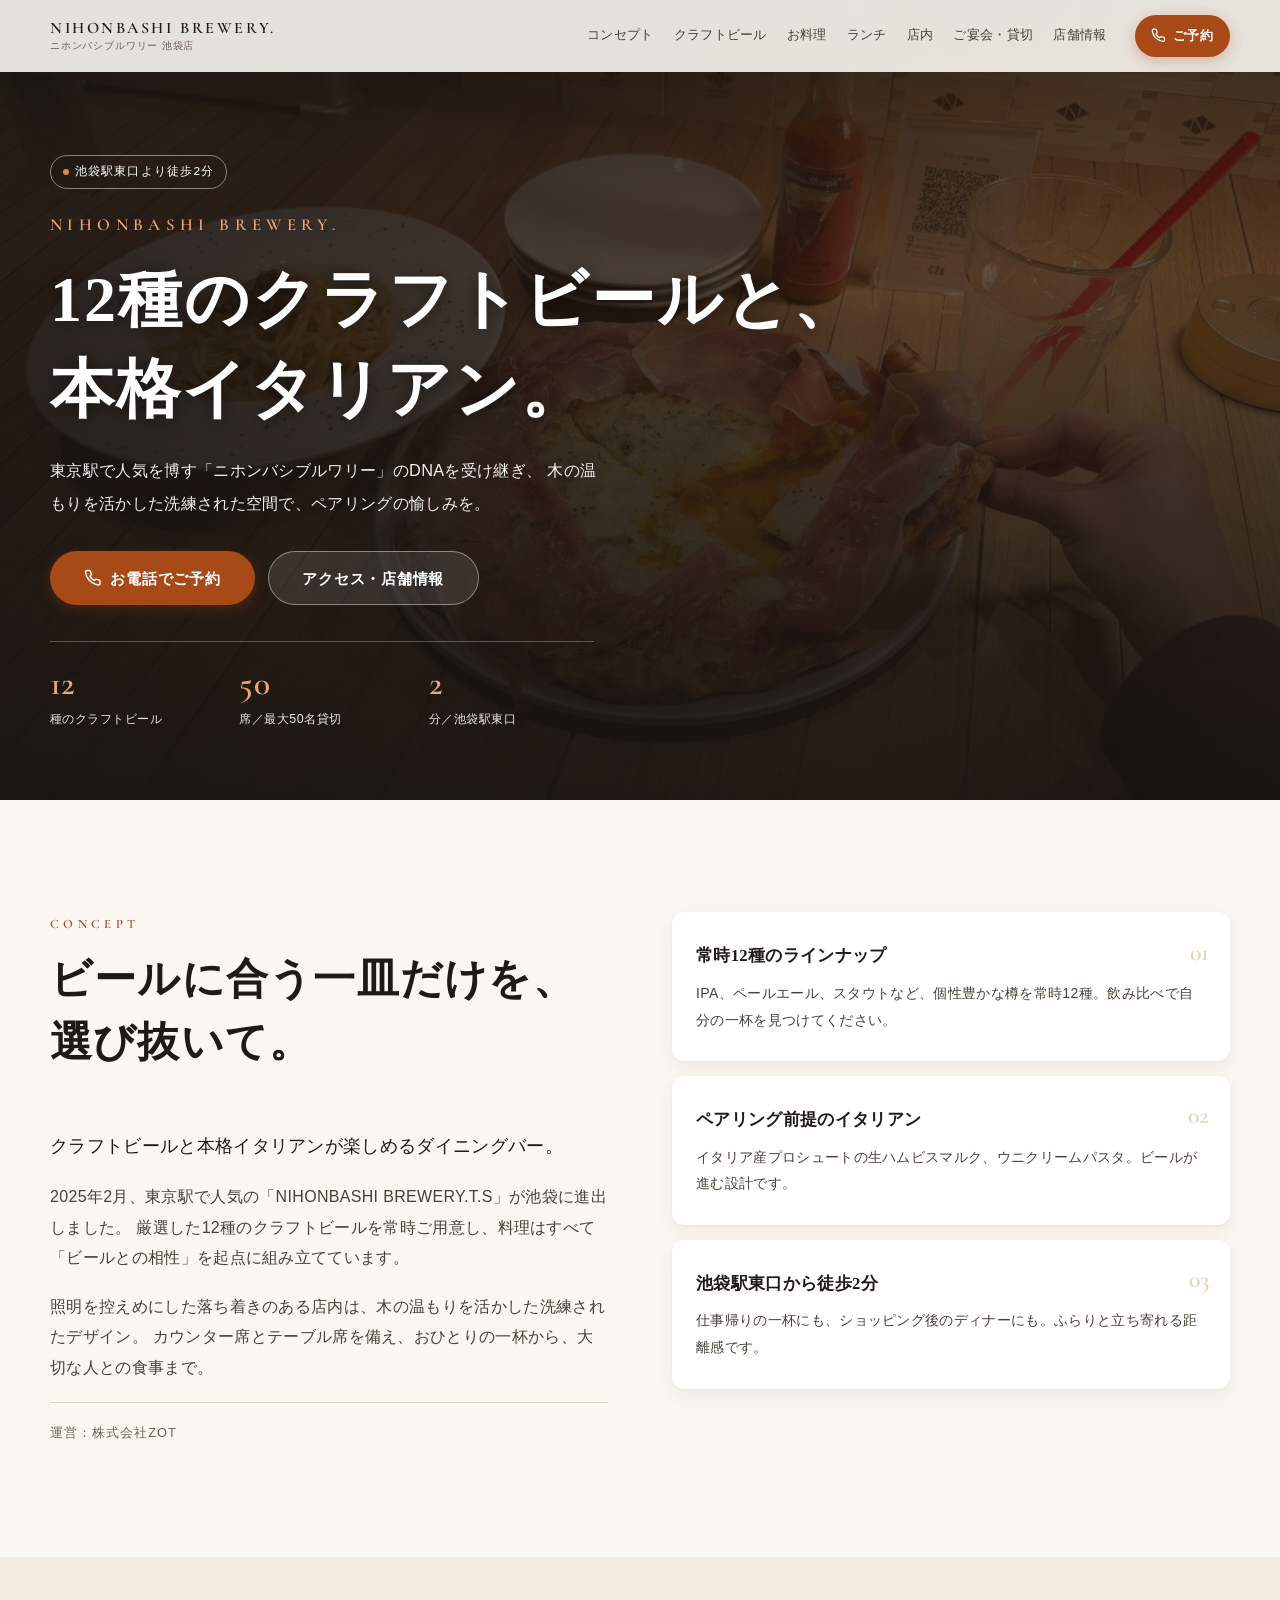
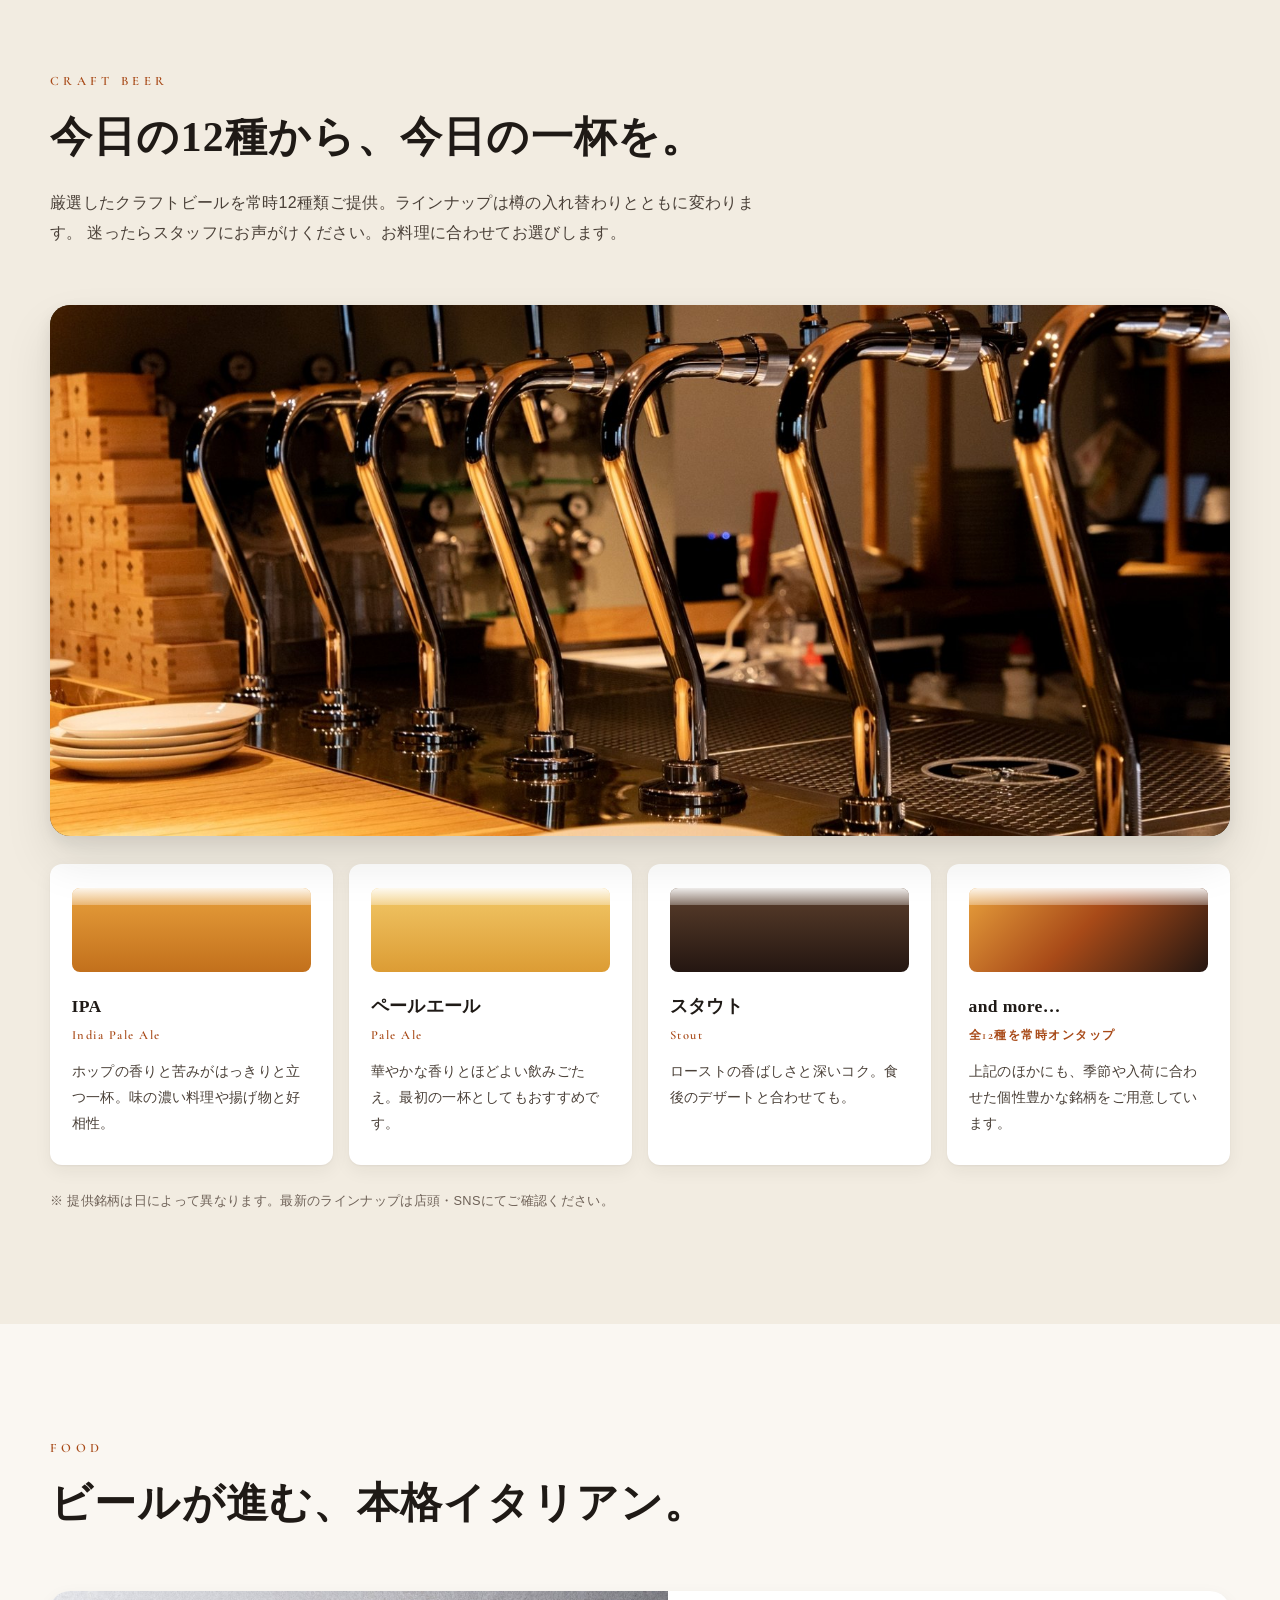
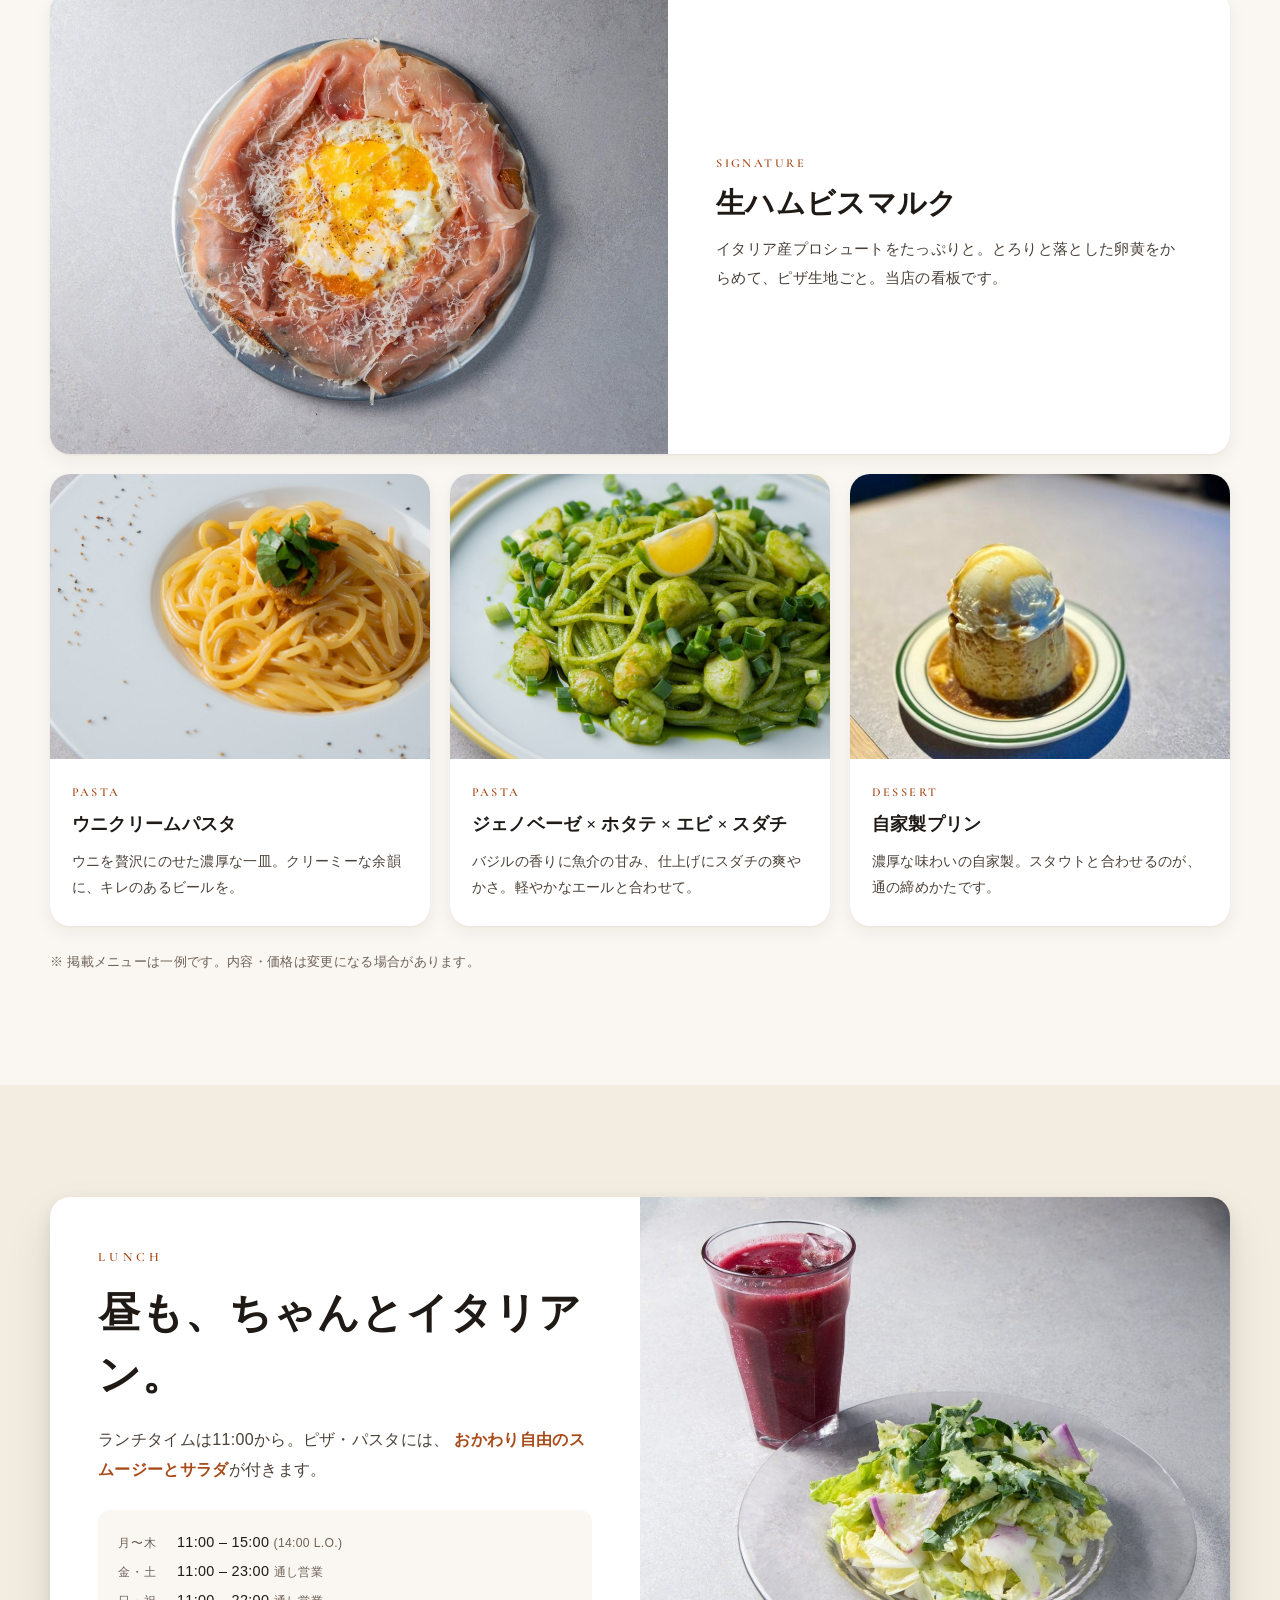
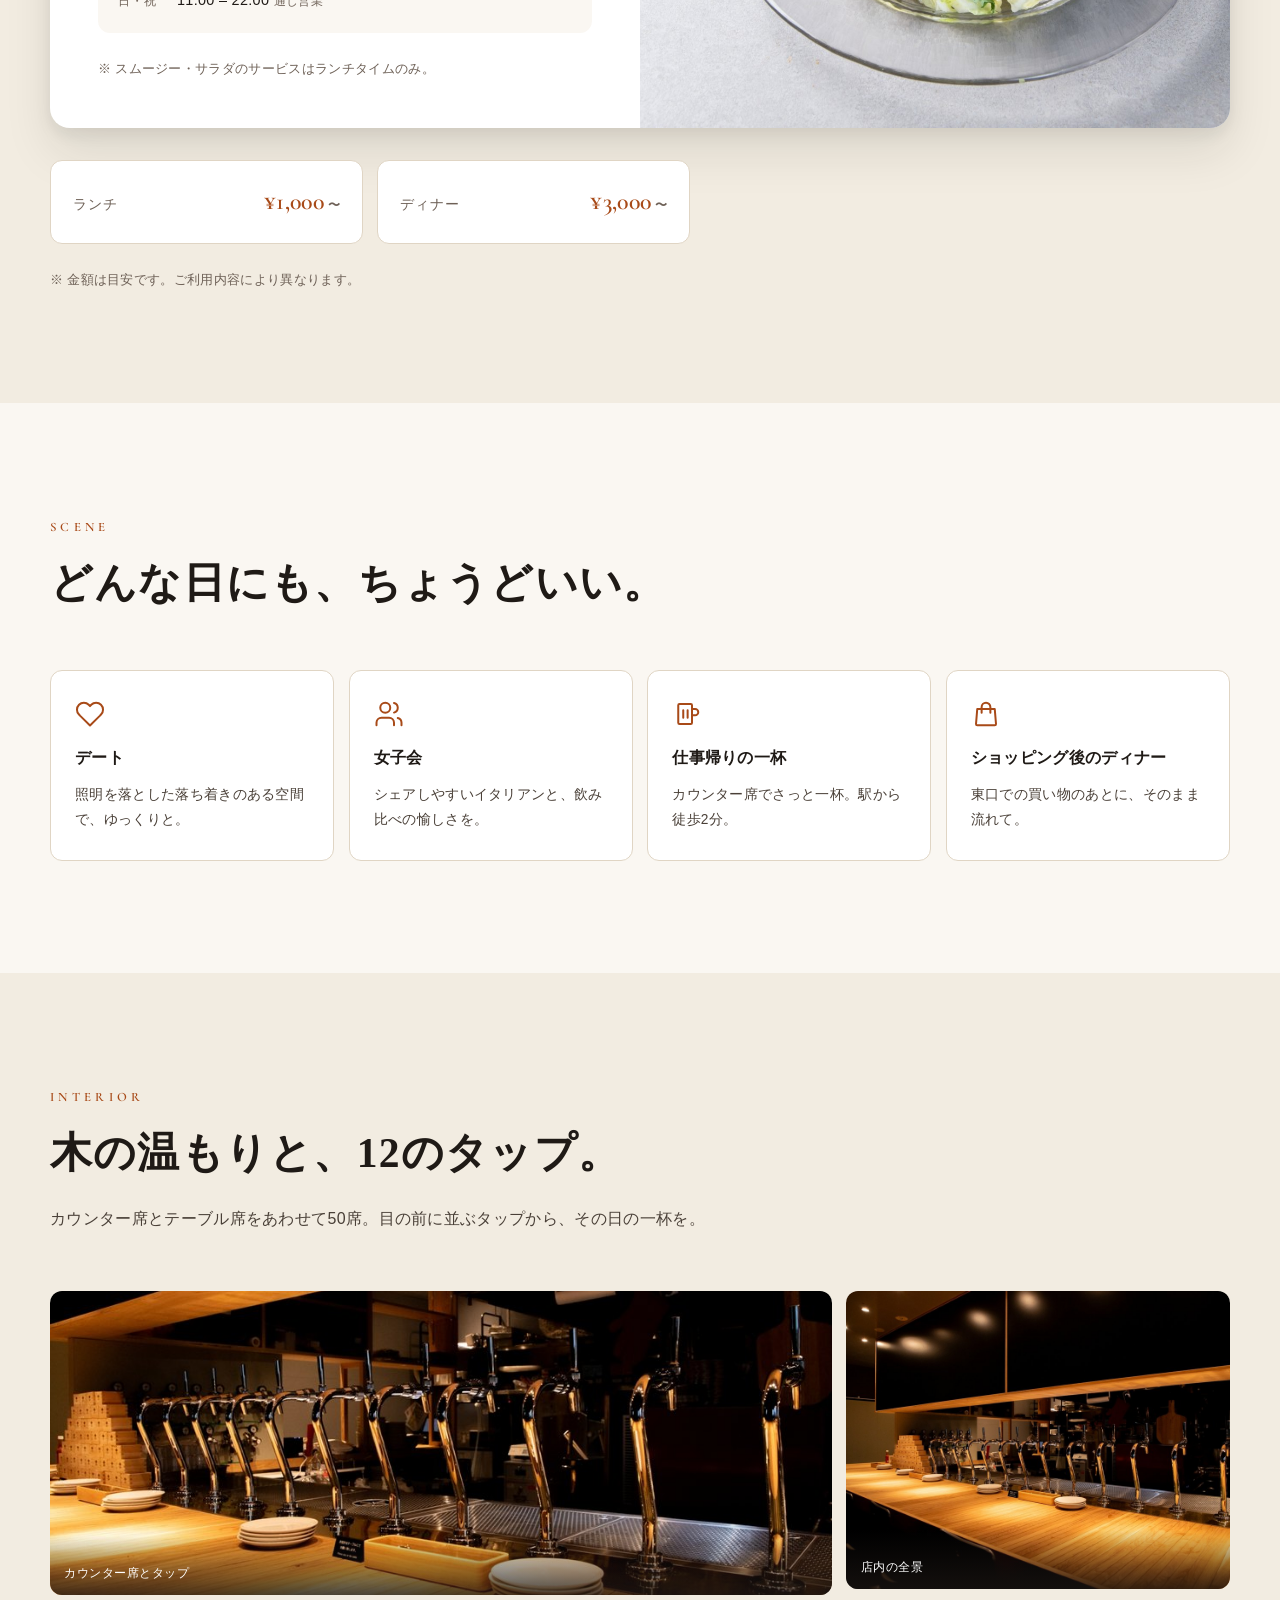
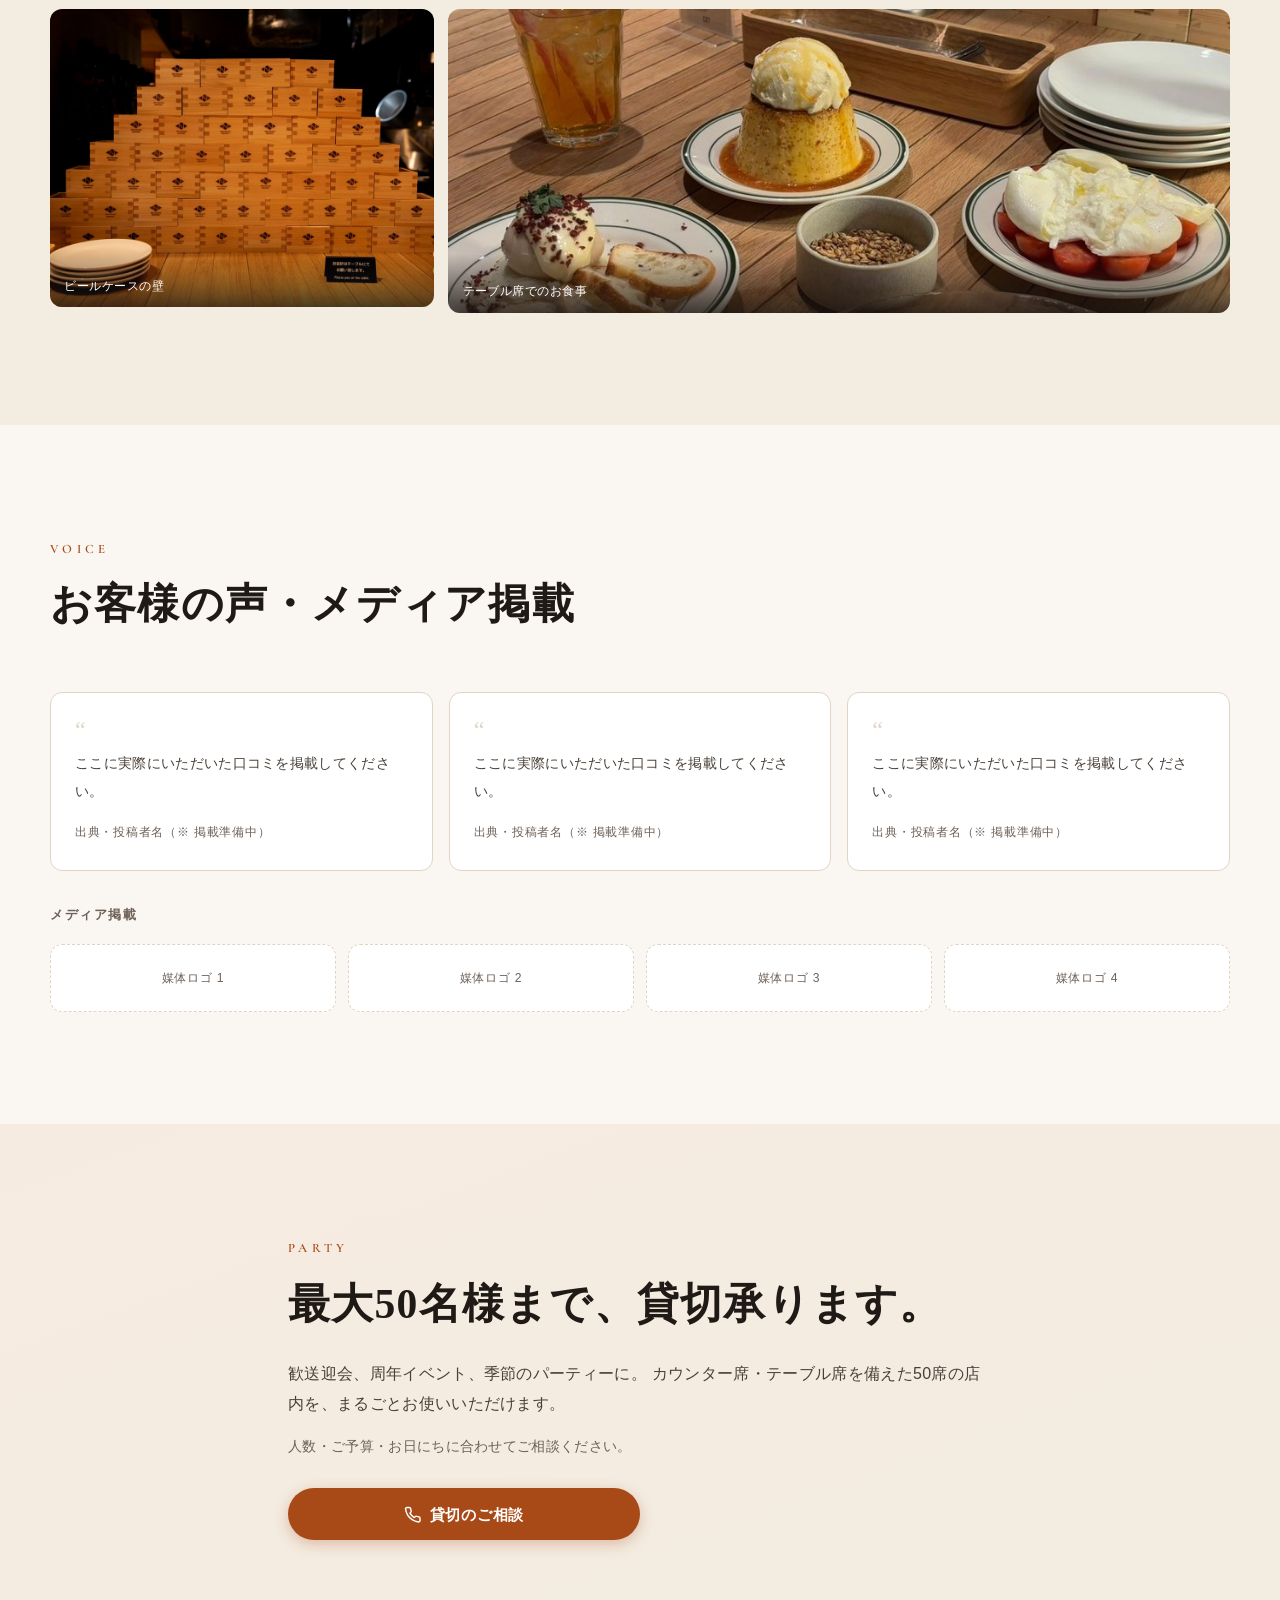
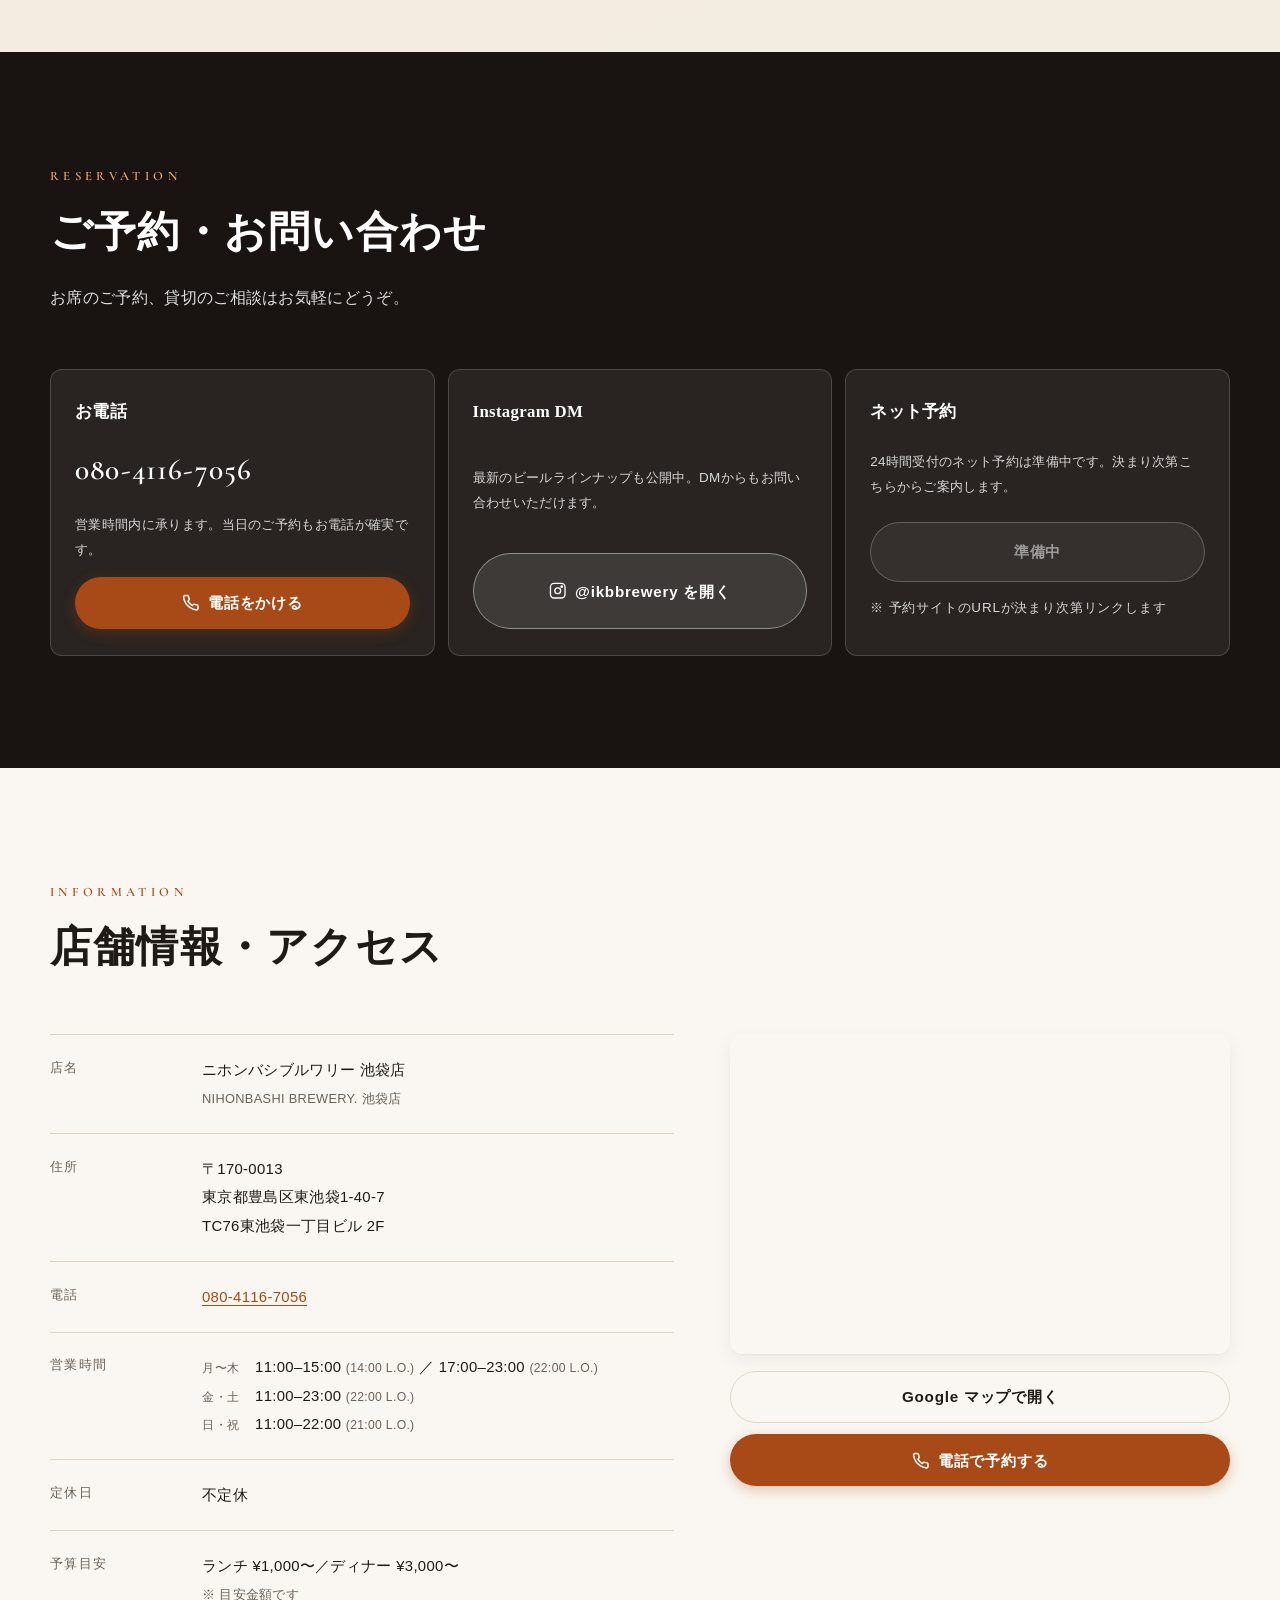
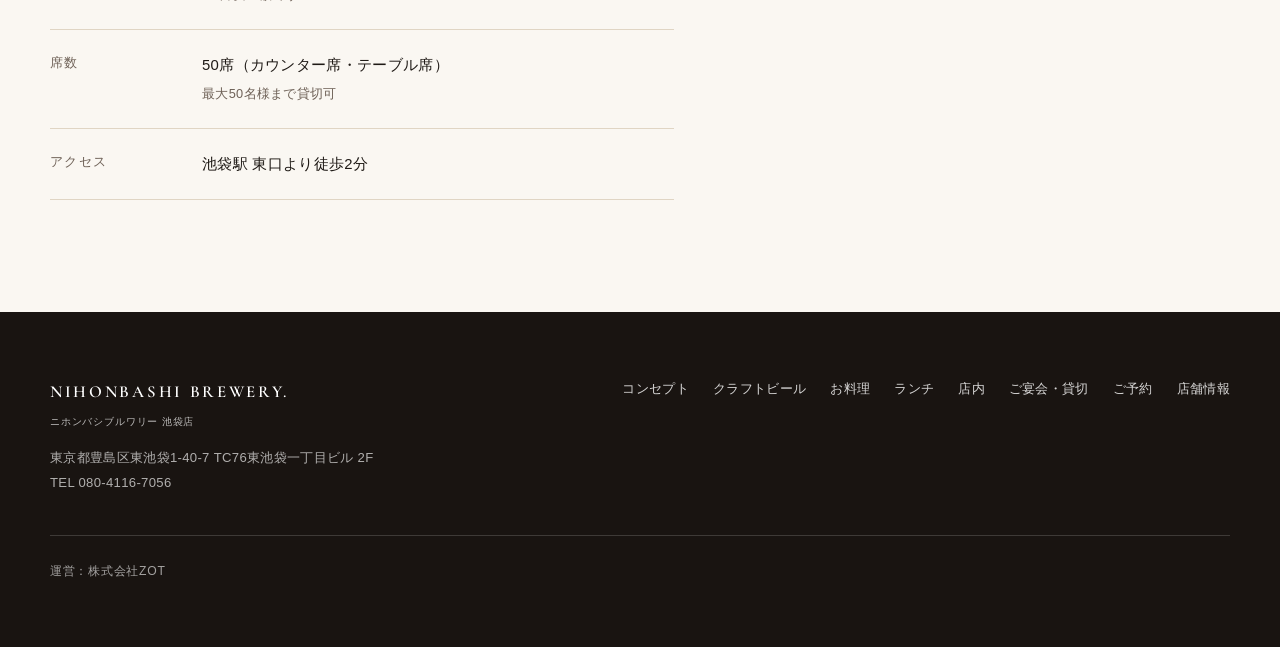
==== commit f1a83179: "Rebuild landing page as a single self-contained file Convert every CSS background-image to a real <i" ====
--- a/index.html
+++ b/index.html
@@ -3,9 +3,701 @@
 <head>
 <meta charset="UTF-8">
 <meta name="viewport" content="width=device-width, initial-scale=1">
+
 <title>ニホンバシブルワリー 池袋店｜クラフトビールと本格イタリアン</title>
-<meta name="description" content="池袋駅東口より徒歩2分。厳選した12種のクラフトビールと、ビールとの相性を考え抜いた本格イタリアンが楽しめるダイニングバー。木の温もりを活かした50席の店内で、デートにも女子会にも。">
-<link rel="stylesheet" href="css/style.css">
+<meta name="description" content="池袋駅東口より徒歩2分。厳選した12種のクラフトビールと、ビールとの相性を考え抜いた本格イタリアン。木の温もりを活かした50席の店内で、デートにも女子会にも。ご予約は080-4116-7056。">
+<link rel="canonical" href="https://bigbabyboy24-collab.github.io/lp-test/">
+
+<!-- ===== OGP / Twitter Card =====
+     公開URLを変更した場合は、以下の og:url / og:image / canonical を差し替えてください -->
+<meta property="og:type" content="restaurant.restaurant">
+<meta property="og:site_name" content="ニホンバシブルワリー 池袋店">
+<meta property="og:title" content="ニホンバシブルワリー 池袋店｜クラフトビールと本格イタリアン">
+<meta property="og:description" content="池袋駅東口より徒歩2分。厳選した12種のクラフトビールと、ビールとの相性を考え抜いた本格イタリアン。">
+<meta property="og:url" content="https://bigbabyboy24-collab.github.io/lp-test/">
+<meta property="og:image" content="https://bigbabyboy24-collab.github.io/lp-test/images/og.jpg">
+<meta property="og:image:width" content="1200">
+<meta property="og:image:height" content="630">
+<meta property="og:image:alt" content="木のテーブルに置かれた生ハムビスマルク">
+<meta property="og:locale" content="ja_JP">
+<meta name="twitter:card" content="summary_large_image">
+<meta name="twitter:title" content="ニホンバシブルワリー 池袋店｜クラフトビールと本格イタリアン">
+<meta name="twitter:description" content="池袋駅東口より徒歩2分。厳選した12種のクラフトビールと、本格イタリアン。">
+<meta name="twitter:image" content="https://bigbabyboy24-collab.github.io/lp-test/images/og.jpg">
+<meta name="theme-color" content="#191411">
+
+<!-- 英字見出し用のみ Latin サブセットで読み込み（和文は端末標準フォントを使用） -->
+<link rel="preconnect" href="https://fonts.googleapis.com">
+<link rel="preconnect" href="https://fonts.gstatic.com" crossorigin>
+<link rel="stylesheet" href="https://fonts.googleapis.com/css2?family=Cormorant+Garamond:wght@400;600&display=swap">
+
+<!-- ===== 構造化データ（Restaurant） =====
+     要確認：営業時間・電話番号・予算は 2025年2月オープン時点の情報です。
+     geo の緯度経度は住所からの概算値のため、正確な値に差し替えてください。 -->
+<script type="application/ld+json">
+{
+  "@context": "https://schema.org",
+  "@type": "Restaurant",
+  "@id": "https://bigbabyboy24-collab.github.io/lp-test/#restaurant",
+  "name": "ニホンバシブルワリー 池袋店",
+  "alternateName": "NIHONBASHI BREWERY. 池袋店",
+  "url": "https://bigbabyboy24-collab.github.io/lp-test/",
+  "image": [
+    "https://bigbabyboy24-collab.github.io/lp-test/images/og.jpg",
+    "https://bigbabyboy24-collab.github.io/lp-test/images/interior-1.jpg",
+    "https://bigbabyboy24-collab.github.io/lp-test/images/prosciutto.jpg"
+  ],
+  "telephone": "+81-80-4116-7056",
+  "servesCuisine": ["イタリア料理", "クラフトビール", "ピザ", "パスタ"],
+  "priceRange": "¥1,000〜¥4,000",
+  "currenciesAccepted": "JPY",
+  "address": {
+    "@type": "PostalAddress",
+    "streetAddress": "東池袋1-40-7 TC76東池袋一丁目ビル 2F",
+    "addressLocality": "豊島区",
+    "addressRegion": "東京都",
+    "postalCode": "170-0013",
+    "addressCountry": "JP"
+  },
+  "geo": {
+    "@type": "GeoCoordinates",
+    "latitude": 35.7296,
+    "longitude": 139.7160
+  },
+  "hasMap": "https://www.google.com/maps/search/?api=1&query=%E6%9D%B1%E4%BA%AC%E9%83%BD%E8%B1%8A%E5%B3%B6%E5%8C%BA%E6%9D%B1%E6%B1%A0%E8%A2%8B1-40-7",
+  "publicAccess": true,
+  "smokingAllowed": false,
+  "maximumAttendeeCapacity": 50,
+  "sameAs": ["https://www.instagram.com/ikbbrewery/"],
+  "openingHoursSpecification": [
+    {
+      "@type": "OpeningHoursSpecification",
+      "dayOfWeek": ["Monday", "Tuesday", "Wednesday", "Thursday"],
+      "opens": "11:00",
+      "closes": "15:00"
+    },
+    {
+      "@type": "OpeningHoursSpecification",
+      "dayOfWeek": ["Monday", "Tuesday", "Wednesday", "Thursday"],
+      "opens": "17:00",
+      "closes": "23:00"
+    },
+    {
+      "@type": "OpeningHoursSpecification",
+      "dayOfWeek": ["Friday", "Saturday"],
+      "opens": "11:00",
+      "closes": "23:00"
+    },
+    {
+      "@type": "OpeningHoursSpecification",
+      "dayOfWeek": ["Sunday", "PublicHolidays"],
+      "opens": "11:00",
+      "closes": "22:00"
+    }
+  ]
+}
+</script>
+
+<style>
+/* =========================================================
+   NIHONBASHI BREWERY. 池袋店 — Landing Page
+   モバイルファースト / ブレークポイント 768px・1280px
+   ========================================================= */
+
+/* ---------- Design tokens ----------
+   アクセントは 1 色（--accent）。ほかはすべてニュートラル。
+   本文色はいずれもクリーム地に対してコントラスト比 4.5:1 以上。 */
+:root {
+  /* 面 */
+  --bg:        #FAF7F2;   /* 基本背景（クリーム） */
+  --bg-deep:   #F2ECE1;   /* 一段落とした背景 */
+  --surface:   #FFFFFF;
+  --line:      #E0D5C4;
+
+  /* 文字（--bg 上のコントラスト比） */
+  --ink:       #1F1A16;   /* 15.1:1 */
+  --ink-2:     #4A4038;   /*  8.9:1 */
+  --ink-3:     #6E6157;   /*  5.7:1 */
+
+  /* アクセント（1色） */
+  /* クリーム地 5.4:1 / 濃い地 4.9:1 / 白文字を乗せて 5.7:1 — すべて AA を満たす */
+  --accent:      #A84A18;
+  --accent-deep: #82380F;
+  --accent-tint: #F6EBE1;
+
+  /* 暗部（ヒーロー / フッター） */
+  --dark:      #191411;
+  --dark-2:    #241C17;
+
+  /* レイアウト */
+  --header-h:  60px;
+  --r:         12px;
+  --r-lg:      20px;
+  --shadow:    0 1px 2px rgba(31,26,22,.05), 0 6px 18px rgba(31,26,22,.06);
+  --shadow-lg: 0 6px 16px rgba(31,26,22,.08), 0 24px 48px rgba(31,26,22,.10);
+
+  /* 書体 */
+  --serif: "Hiragino Mincho ProN", "Yu Mincho", "YuMincho", serif;
+  --sans:  "Hiragino Sans", "Hiragino Kaku Gothic ProN", "Yu Gothic", "YuGothic",
+           "Helvetica Neue", Arial, sans-serif;
+  --en:    "Cormorant Garamond", "Palatino", Georgia, serif;
+
+  --ease: cubic-bezier(.22, .61, .36, 1);
+}
+
+/* ---------- Reset ---------- */
+*, *::before, *::after { box-sizing: border-box; }
+
+html {
+  scroll-behavior: smooth;
+  scroll-padding-top: calc(var(--header-h) + 8px);
+  -webkit-text-size-adjust: 100%;
+}
+
+body {
+  margin: 0;
+  background: var(--bg);
+  color: var(--ink-2);
+  font-family: var(--sans);
+  font-size: 16px;
+  line-height: 1.9;
+  letter-spacing: .02em;
+  -webkit-font-smoothing: antialiased;
+  overflow-wrap: anywhere;
+}
+
+img, svg, iframe { display: block; max-width: 100%; border: 0; }
+img { height: auto; }
+ul, ol, dl, dd, figure, blockquote { margin: 0; padding: 0; }
+li { list-style: none; }
+h1, h2, h3, h4, p { margin: 0; }
+a { color: inherit; text-decoration: none; }
+button { font: inherit; }
+
+/* フォーカスリングは必ず残す */
+:focus-visible {
+  outline: 3px solid var(--accent);
+  outline-offset: 3px;
+  border-radius: 4px;
+}
+
+@media (prefers-reduced-motion: reduce) {
+  html { scroll-behavior: auto; }
+  *, *::before, *::after {
+    animation-duration: .001ms !important;
+    animation-iteration-count: 1 !important;
+    transition-duration: .001ms !important;
+  }
+}
+
+/* ---------- Utilities ---------- */
+.container { width: min(1180px, 100% - 2rem); margin-inline: auto; }
+
+.skip-link {
+  position: absolute; left: -9999px; top: 0; z-index: 200;
+  padding: .8rem 1.25rem; background: var(--ink); color: #fff;
+}
+.skip-link:focus { left: 0; }
+
+.note { margin-top: 1.5rem; color: var(--ink-3); font-size: .8rem; line-height: 1.8; }
+
+/* ---------- Typography scale ----------
+   英字ラベル（小・レタースペース広め）→ 和文見出し（大・明朝）の対比 */
+.label {
+  display: block;
+  margin-bottom: .75rem;
+  font-family: var(--en);
+  font-size: .8rem;
+  font-weight: 600;
+  letter-spacing: .34em;
+  text-transform: uppercase;
+  color: var(--accent);
+}
+.title {
+  font-family: var(--serif);
+  font-weight: 600;
+  font-size: clamp(1.5rem, 6vw, 2.6rem);
+  line-height: 1.5;
+  letter-spacing: .03em;
+  color: var(--ink);
+}
+.desc { margin-top: 1.25rem; color: var(--ink-2); }
+
+.section { padding: clamp(3.5rem, 11vw, 7rem) 0; }
+.section-tint { background: var(--bg-deep); }
+.section-head { max-width: 46rem; margin-bottom: clamp(2rem, 6vw, 3.5rem); }
+
+/* ---------- Buttons ---------- */
+.btn {
+  display: flex;
+  align-items: center;
+  justify-content: center;
+  gap: .55em;
+  width: 100%;
+  min-height: 52px;              /* タップ領域を確保 */
+  padding: .85em 1.5em;
+  border: 1px solid transparent;
+  border-radius: 999px;
+  font-size: .95rem;
+  font-weight: 700;
+  letter-spacing: .05em;
+  line-height: 1.4;
+  text-align: center;
+  cursor: pointer;
+  transition: background-color .25s var(--ease), color .25s var(--ease),
+              border-color .25s var(--ease), transform .2s var(--ease),
+              box-shadow .25s var(--ease);
+}
+.btn:hover { transform: translateY(-2px); }
+.btn:active { transform: translateY(0); }
+.btn svg { flex: none; width: 1.15em; height: 1.15em; }
+
+.btn-primary {
+  background: var(--accent); color: #fff;
+  box-shadow: 0 4px 14px rgba(168,74,24,.3);
+}
+.btn-primary:hover { background: var(--accent-deep); box-shadow: 0 8px 22px rgba(168,74,24,.36); }
+
+.btn-outline { background: transparent; color: var(--ink); border-color: var(--line); }
+.btn-outline:hover { background: var(--surface); border-color: var(--ink-3); }
+
+.btn-onDark { background: rgba(255,255,255,.1); color: #fff; border-color: rgba(255,255,255,.42); }
+.btn-onDark:hover { background: rgba(255,255,255,.2); border-color: #fff; }
+
+/* =========================================================
+   Header
+   ========================================================= */
+.site-header {
+  position: fixed; inset: 0 0 auto 0; z-index: 100;
+  height: var(--header-h);
+  background: rgba(250,247,242,.9);
+  backdrop-filter: saturate(150%) blur(12px);
+  -webkit-backdrop-filter: saturate(150%) blur(12px);
+  border-bottom: 1px solid transparent;
+  transition: background-color .3s var(--ease), border-color .3s var(--ease);
+}
+.site-header.is-scrolled { background: rgba(250,247,242,.97); border-bottom-color: var(--line); }
+
+.header-inner { height: 100%; display: flex; align-items: center; justify-content: space-between; gap: 1rem; }
+
+.brand { display: grid; line-height: 1.3; }
+.brand-en { font-family: var(--en); font-size: 1rem; font-weight: 600; letter-spacing: .16em; color: var(--ink); }
+.brand-ja { font-size: .64rem; letter-spacing: .08em; color: var(--ink-3); }
+
+.nav-toggle {
+  display: grid; place-content: center;
+  width: 44px; height: 44px; padding: 0;
+  background: none; border: 0; cursor: pointer;
+}
+.nav-toggle span {
+  display: block; width: 22px; height: 1.5px; margin: 5px 0;
+  background: var(--ink); border-radius: 2px;
+  transition: transform .3s var(--ease), opacity .2s var(--ease);
+}
+.nav-toggle[aria-expanded="true"] span:nth-child(1) { transform: translateY(6.5px) rotate(45deg); }
+.nav-toggle[aria-expanded="true"] span:nth-child(2) { opacity: 0; }
+.nav-toggle[aria-expanded="true"] span:nth-child(3) { transform: translateY(-6.5px) rotate(-45deg); }
+
+.nav {
+  position: fixed; inset: var(--header-h) 0 auto 0;
+  padding: .5rem 1rem calc(1.5rem + env(safe-area-inset-bottom));
+  max-height: calc(100dvh - var(--header-h));
+  overflow-y: auto;
+  background: rgba(250,247,242,.99);
+  backdrop-filter: blur(12px); -webkit-backdrop-filter: blur(12px);
+  border-bottom: 1px solid var(--line);
+  box-shadow: var(--shadow-lg);
+  opacity: 0; visibility: hidden; transform: translateY(-8px);
+  transition: opacity .26s var(--ease), transform .26s var(--ease), visibility .26s;
+}
+.nav.is-open { opacity: 1; visibility: visible; transform: none; }
+.nav-list a {
+  display: block; padding: .9rem .25rem;
+  border-bottom: 1px solid var(--line);
+  font-size: .95rem; color: var(--ink);
+}
+.nav-cta { margin-top: 1.25rem; }
+
+/* =========================================================
+   Hero（暗いオーバーレイ + 白文字）
+   ========================================================= */
+.hero {
+  position: relative;
+  display: flex; align-items: flex-end;
+  min-height: 88svh;
+  padding: calc(var(--header-h) + 4rem) 0 3rem;
+  /* 画像が無くても成立するフォールバック */
+  background:
+    radial-gradient(120% 80% at 75% 15%, rgba(168,74,24,.5) 0%, rgba(168,74,24,0) 60%),
+    linear-gradient(165deg, #3A2A1E 0%, var(--dark-2) 55%, var(--dark) 100%);
+  overflow: hidden;
+}
+/* ▼ 差し替え箇所：images/hero.jpg（推奨 2000×1200 / 5:3）
+     alt="" は装飾扱い。文字が乗るため被写体は右〜中央寄りが理想 */
+.hero-img {
+  position: absolute; inset: 0;
+  width: 100%; height: 100%;
+  object-fit: cover;
+  opacity: .55;
+}
+.hero::after {
+  content: "";
+  position: absolute; inset: 0;
+  background:
+    linear-gradient(180deg, rgba(25,20,17,.72) 0%, rgba(25,20,17,.36) 34%, rgba(25,20,17,.9) 100%),
+    linear-gradient(95deg, rgba(25,20,17,.7) 0%, rgba(25,20,17,.25) 70%);
+}
+.hero-inner { position: relative; z-index: 1; color: #fff; }
+
+.hero-eyebrow {
+  display: inline-flex; align-items: center; gap: .5em;
+  margin-bottom: 1.25rem; padding: .4em 1em;
+  border: 1px solid rgba(255,255,255,.45); border-radius: 999px;
+  font-size: .74rem; letter-spacing: .1em; color: #fff;
+}
+.hero-eyebrow::before { content: ""; width: 6px; height: 6px; border-radius: 50%; background: #E8873F; }
+
+.hero-title { display: grid; gap: .9rem; margin-bottom: 1.25rem; }
+.hero-en {
+  font-family: var(--en); font-size: clamp(.85rem, 3.4vw, 1.05rem);
+  font-weight: 600; letter-spacing: .32em; color: #EBA870;
+}
+.hero-ja {
+  font-family: var(--serif); font-weight: 600; color: #fff;
+  font-size: clamp(1.85rem, 8.2vw, 4rem); line-height: 1.4; letter-spacing: .03em;
+  text-shadow: 0 2px 18px rgba(0,0,0,.5);
+}
+.hero-lead {
+  max-width: 34em; margin-bottom: 2rem;
+  color: rgba(255,255,255,.94); font-size: clamp(.9rem, 3.6vw, 1.02rem); line-height: 2;
+}
+.hero-actions { display: grid; gap: .7rem; margin-bottom: 2.25rem; }
+
+.hero-facts {
+  display: grid; grid-template-columns: repeat(3, 1fr); gap: .75rem;
+  padding-top: 1.5rem; border-top: 1px solid rgba(255,255,255,.28);
+}
+.hero-facts strong {
+  display: block; font-family: var(--en); font-size: 1.75rem;
+  font-weight: 600; line-height: 1.1; color: #EBA870;
+}
+.hero-facts span { font-size: .72rem; letter-spacing: .04em; color: rgba(255,255,255,.9); }
+
+/* =========================================================
+   共通：画像フレーム（比率固定・キャプション付き）
+   画像が未設定でもレイアウトが崩れないよう aspect-ratio で確保
+   ========================================================= */
+.frame {
+  position: relative;
+  overflow: hidden;
+  border-radius: var(--r);
+  background: linear-gradient(135deg, #4A3728, #241C17);  /* 画像未設定時の下地 */
+}
+.frame img { width: 100%; height: 100%; object-fit: cover; }
+.frame-4x3 { aspect-ratio: 4 / 3; }
+.frame-6x5 { aspect-ratio: 6 / 5; }
+.frame-9x7 { aspect-ratio: 9 / 7; }
+.frame-band { aspect-ratio: 20 / 9; }
+
+/* 画像の上に薄く重ねる説明キャプション */
+.frame figcaption,
+.frame-cap {
+  position: absolute; inset: auto 0 0 0;
+  padding: 1.75rem .9rem .7rem;
+  background: linear-gradient(180deg, rgba(25,20,17,0), rgba(25,20,17,.78));
+  color: #fff; font-size: .76rem; letter-spacing: .04em; line-height: 1.6;
+}
+
+/* =========================================================
+   Concept
+   ========================================================= */
+.concept-lead { font-family: var(--serif); font-size: 1.15rem; line-height: 1.9; color: var(--ink); }
+.concept-copy p + p { margin-top: 1.15rem; }
+.concept-sign {
+  margin-top: 1.75rem; padding-top: 1.15rem; border-top: 1px solid var(--line);
+  font-size: .8rem; letter-spacing: .08em; color: var(--ink-3);
+}
+.points { display: grid; gap: .9rem; margin-top: 2.5rem; }
+.point {
+  position: relative; padding: 1.75rem 1.5rem;
+  background: var(--surface); border-radius: var(--r); box-shadow: var(--shadow);
+}
+.point-num {
+  position: absolute; top: 1.1rem; right: 1.3rem;
+  font-family: var(--en); font-size: 1.5rem; font-weight: 600; color: var(--line);
+}
+.point h3 {
+  margin-bottom: .5rem; padding-right: 2.75rem;
+  font-family: var(--serif); font-size: 1.05rem; font-weight: 600; color: var(--ink);
+}
+.point p { font-size: .88rem; color: var(--ink-2); line-height: 1.9; }
+
+/* =========================================================
+   Beer
+   ========================================================= */
+.beer-band { margin-bottom: 1.75rem; box-shadow: var(--shadow-lg); border-radius: var(--r-lg); }
+.beer-grid { display: grid; gap: 1rem; }
+.beer-card { padding: 1.5rem 1.35rem 1.75rem; background: var(--surface); border-radius: var(--r); box-shadow: var(--shadow); }
+.beer-swatch { height: 84px; margin-bottom: 1.15rem; border-radius: 8px; position: relative; overflow: hidden; }
+.beer-swatch::after {
+  content: ""; position: absolute; inset: 0 0 auto 0; height: 20%;
+  background: linear-gradient(180deg, rgba(255,255,255,.9), rgba(255,255,255,.3));
+}
+.beer-swatch[data-tone="ipa"]   { background: linear-gradient(180deg, #E8A03C, #C2701C); }
+.beer-swatch[data-tone="pale"]  { background: linear-gradient(180deg, #F2C868, #DC9C34); }
+.beer-swatch[data-tone="stout"] { background: linear-gradient(180deg, #5C3F2C, #241611); }
+.beer-swatch[data-tone="more"]  { background: linear-gradient(135deg, #E8A03C, #A84A18 48%, #241611); }
+.beer-card h3 { font-family: var(--serif); font-size: 1.1rem; font-weight: 600; color: var(--ink); }
+.beer-style { margin-bottom: .75rem; font-family: var(--en); font-size: .78rem; font-weight: 600; letter-spacing: .12em; color: var(--accent); }
+.beer-card p:last-child { font-size: .85rem; color: var(--ink-2); line-height: 1.9; }
+
+/* =========================================================
+   Food
+   ========================================================= */
+.food-grid { display: grid; gap: 1.25rem; }
+.food-card { overflow: hidden; background: var(--surface); border-radius: var(--r-lg); box-shadow: var(--shadow); }
+.food-card .frame { border-radius: 0; }
+.food-body { padding: 1.4rem 1.35rem 1.6rem; }
+.food-cat { margin-bottom: .4rem; font-family: var(--en); font-size: .76rem; font-weight: 600; letter-spacing: .2em; text-transform: uppercase; color: var(--accent); }
+.food-card h3 { margin-bottom: .6rem; font-family: var(--serif); font-size: 1.1rem; font-weight: 600; line-height: 1.55; color: var(--ink); }
+.food-body p:last-child { font-size: .87rem; color: var(--ink-2); line-height: 1.9; }
+
+/* =========================================================
+   Lunch
+   ========================================================= */
+.lunch-panel { overflow: hidden; background: var(--surface); border-radius: var(--r-lg); box-shadow: var(--shadow-lg); }
+.lunch-panel .frame { border-radius: 0; }
+.lunch-copy { padding: clamp(1.5rem, 6vw, 3rem); }
+.lunch-copy .title { margin-bottom: 1.15rem; }
+.lunch-copy strong { color: var(--accent); font-weight: 700; }
+.lunch-time {
+  margin-top: 1.5rem; padding: 1.15rem 1.25rem;
+  background: var(--bg); border-radius: var(--r);
+  font-size: .9rem; line-height: 2; color: var(--ink);
+}
+.lunch-time span { display: inline-block; width: 4.5em; font-size: .76rem; letter-spacing: .08em; color: var(--ink-3); }
+.lunch-time small { font-size: .76rem; color: var(--ink-3); }
+
+/* =========================================================
+   Budget
+   ========================================================= */
+.budget { display: grid; gap: .9rem; margin-top: 2rem; }
+.budget-card {
+  display: flex; align-items: baseline; justify-content: space-between; gap: 1rem;
+  padding: 1.15rem 1.35rem;
+  background: var(--surface); border: 1px solid var(--line); border-radius: var(--r);
+}
+.budget-card dt { font-size: .85rem; letter-spacing: .08em; color: var(--ink-3); }
+.budget-card dd { font-family: var(--en); font-size: 1.5rem; font-weight: 600; color: var(--accent); }
+.budget-card dd small { font-family: var(--sans); font-size: .78rem; color: var(--ink-3); }
+
+/* =========================================================
+   Scene
+   ========================================================= */
+.scene-list { display: grid; gap: .9rem; }
+.scene-item { padding: 1.75rem 1.5rem; border: 1px solid var(--line); border-radius: var(--r); background: var(--surface); }
+.scene-icon { width: 30px; height: 30px; margin-bottom: .9rem; color: var(--accent); }
+.scene-item h3 { margin-bottom: .45rem; font-family: var(--serif); font-size: 1.02rem; font-weight: 600; color: var(--ink); }
+.scene-item p { font-size: .86rem; color: var(--ink-2); line-height: 1.85; }
+
+/* =========================================================
+   Interior gallery
+   ========================================================= */
+.gallery { display: grid; gap: .9rem; }
+
+/* =========================================================
+   Voice / Media（掲載枠）
+   ========================================================= */
+.voice-grid { display: grid; gap: 1rem; }
+.voice-card {
+  padding: 1.6rem 1.5rem;
+  background: var(--surface); border: 1px solid var(--line); border-radius: var(--r);
+}
+.voice-quote { font-family: var(--serif); font-size: 1.5rem; line-height: 1; color: var(--line); }
+.voice-card blockquote { margin-top: .5rem; font-size: .9rem; line-height: 1.9; color: var(--ink-2); }
+.voice-meta { margin-top: 1rem; font-size: .78rem; letter-spacing: .06em; color: var(--ink-3); }
+
+.media-strip { margin-top: 2rem; }
+.media-title { margin-bottom: 1rem; font-size: .82rem; letter-spacing: .12em; color: var(--ink-3); }
+.media-logos { display: grid; grid-template-columns: repeat(2, 1fr); gap: .75rem; }
+.media-logo {
+  display: grid; place-content: center;
+  min-height: 68px; padding: .5rem;
+  background: var(--surface); border: 1px dashed var(--line); border-radius: var(--r);
+  font-size: .76rem; letter-spacing: .06em; color: var(--ink-3); text-align: center;
+}
+
+/* =========================================================
+   Party
+   ========================================================= */
+.section-accent { background: linear-gradient(160deg, var(--accent-tint), var(--bg-deep)); }
+.party-inner { max-width: 44rem; }
+.party-lead { margin-top: 1.5rem; color: var(--ink-2); }
+.party-note { margin: .9rem 0 1.75rem; font-size: .86rem; color: var(--ink-3); }
+
+/* =========================================================
+   Reserve（予約導線）
+   ========================================================= */
+.section-dark { background: var(--dark); color: rgba(255,255,255,.88); }
+.section-dark .title { color: #fff; }
+.section-dark .label { color: #EBA870; }
+.section-dark .desc { color: rgba(255,255,255,.86); }
+
+.reserve-grid { display: grid; gap: .8rem; margin-top: 2rem; }
+.reserve-card {
+  display: grid; gap: .9rem;
+  padding: 1.6rem 1.5rem;
+  background: rgba(255,255,255,.07); border: 1px solid rgba(255,255,255,.16); border-radius: var(--r);
+}
+.reserve-card h3 { font-family: var(--serif); font-size: 1.05rem; font-weight: 600; color: #fff; }
+.reserve-card p { font-size: .84rem; line-height: 1.85; color: rgba(255,255,255,.82); }
+.reserve-tel {
+  display: inline-block;
+  font-family: var(--en); font-size: 1.85rem; font-weight: 600; letter-spacing: .04em;
+  color: #fff;
+}
+.reserve-soon { font-size: .74rem; letter-spacing: .06em; color: rgba(255,255,255,.6); }
+
+/* =========================================================
+   Info
+   ========================================================= */
+.info-table { border-top: 1px solid var(--line); }
+.info-row { display: grid; gap: .3rem; padding: 1.1rem 0; border-bottom: 1px solid var(--line); }
+.info-row dt { font-size: .8rem; letter-spacing: .1em; color: var(--ink-3); }
+.info-row dd { font-size: .93rem; line-height: 1.9; color: var(--ink); }
+.info-row dd a { color: var(--accent); text-decoration: underline; text-underline-offset: 3px; }
+.info-sub { font-size: .8rem; color: var(--ink-3); }
+.hours-day { display: inline-block; width: 4em; font-size: .76rem; letter-spacing: .06em; color: var(--ink-3); }
+.info-row dd small { font-size: .76rem; color: var(--ink-3); }
+
+.info-side { display: grid; gap: .7rem; margin-top: 1.75rem; }
+.map-embed { overflow: hidden; border-radius: var(--r); box-shadow: var(--shadow); margin-bottom: .35rem; }
+.map-embed iframe { width: 100%; height: 260px; }
+
+/* =========================================================
+   Footer
+   ========================================================= */
+.site-footer {
+  padding: clamp(2.5rem, 8vw, 4rem) 0 calc(6.5rem + env(safe-area-inset-bottom));
+  background: var(--dark); color: rgba(255,255,255,.72);
+}
+.footer-inner { display: grid; gap: 1.75rem; }
+.site-footer .brand-en { color: #fff; font-size: 1.05rem; }
+.site-footer .brand-ja { color: rgba(255,255,255,.7); margin-top: .3rem; }
+.footer-addr { margin-top: .9rem; font-size: .82rem; line-height: 1.85; color: rgba(255,255,255,.66); }
+.footer-nav { display: flex; flex-wrap: wrap; gap: .9rem 1.5rem; }
+.footer-nav a { font-size: .84rem; color: rgba(255,255,255,.82); }
+.footer-nav a:hover { color: #EBA870; }
+.footer-copy { padding-top: 1.5rem; border-top: 1px solid rgba(255,255,255,.16); font-size: .76rem; letter-spacing: .06em; color: rgba(255,255,255,.6); }
+
+/* =========================================================
+   Sticky CTA（モバイル）
+   ヒーローを過ぎたら出現し、フッターに達したら収まる
+   ========================================================= */
+.sticky-cta {
+  position: fixed; z-index: 95; inset: auto 0 0 0;
+  padding: .65rem .9rem calc(.65rem + env(safe-area-inset-bottom));
+  background: rgba(250,247,242,.95);
+  backdrop-filter: blur(12px); -webkit-backdrop-filter: blur(12px);
+  border-top: 1px solid var(--line);
+  transform: translateY(110%);
+  transition: transform .35s var(--ease);
+}
+.sticky-cta.is-visible { transform: none; }
+.sticky-cta .btn { box-shadow: none; }
+
+/* =========================================================
+   Scroll reveal（prefers-reduced-motion 時は JS 側で無効化）
+   ========================================================= */
+.reveal { opacity: 0; transform: translateY(20px); transition: opacity .7s var(--ease), transform .7s var(--ease); }
+.reveal.is-in { opacity: 1; transform: none; }
+
+/* =========================================================
+   768px 以上（タブレット）
+   ========================================================= */
+@media (min-width: 768px) {
+  :root { --header-h: 72px; }
+
+  .container { width: min(1180px, 100% - 3rem); }
+
+  /* ナビを横並びに戻す */
+  .nav-toggle { display: none; }
+  .nav {
+    position: static; display: flex; align-items: center; gap: 1.75rem;
+    max-height: none; padding: 0; overflow: visible;
+    background: none; backdrop-filter: none; -webkit-backdrop-filter: none;
+    border: 0; box-shadow: none;
+    opacity: 1; visibility: visible; transform: none;
+  }
+  .nav-list { display: flex; align-items: center; gap: 1.25rem; }
+  .nav-list a { padding: 0; border: 0; font-size: .82rem; color: var(--ink-2); position: relative; }
+  .nav-list a::after {
+    content: ""; position: absolute; left: 0; bottom: -5px; width: 100%; height: 1px;
+    background: var(--accent); transform: scaleX(0); transform-origin: right;
+    transition: transform .3s var(--ease);
+  }
+  .nav-list a:hover { color: var(--ink); }
+  .nav-list a:hover::after { transform: scaleX(1); transform-origin: left; }
+  .nav-cta { margin-top: 0; width: auto; min-height: 42px; padding: .55em 1.2em; font-size: .8rem; }
+
+  .hero { align-items: center; min-height: min(92svh, 800px); }
+  .hero-actions { grid-auto-flow: column; justify-content: start; gap: .8rem; }
+  .hero-actions .btn { width: auto; padding: 1em 2.2em; }
+  .hero-facts { max-width: 34rem; gap: 1.5rem; }
+  .hero-facts strong { font-size: 2.1rem; }
+  .hero-facts span { font-size: .78rem; }
+
+  .points { grid-template-columns: repeat(3, 1fr); }
+  .beer-grid  { grid-template-columns: repeat(2, 1fr); }
+  .food-grid  { grid-template-columns: repeat(2, 1fr); }
+  .scene-list { grid-template-columns: repeat(2, 1fr); }
+  .gallery    { grid-template-columns: repeat(2, 1fr); }
+  .voice-grid { grid-template-columns: repeat(3, 1fr); }
+  .media-logos { grid-template-columns: repeat(4, 1fr); }
+  .budget { grid-template-columns: repeat(2, 1fr); }
+  .reserve-grid { grid-template-columns: repeat(3, 1fr); }
+
+  .lunch-panel { display: grid; grid-template-columns: 1fr 1fr; align-items: stretch; }
+  .lunch-panel .frame { aspect-ratio: auto; height: 100%; min-height: 320px; }
+
+  .info-row { grid-template-columns: 8rem 1fr; gap: 1.5rem; padding: 1.3rem 0; }
+  .map-embed iframe { height: 320px; }
+
+  .footer-inner { grid-template-columns: 1fr auto; align-items: start; gap: 2.5rem; }
+  .footer-copy { grid-column: 1 / -1; }
+  .site-footer { padding-bottom: clamp(2.5rem, 8vw, 4rem); }
+
+  /* タブレット以上では固定バーを出さない */
+  .sticky-cta { display: none; }
+}
+
+/* =========================================================
+   1280px 以上（デスクトップ）
+   ========================================================= */
+@media (min-width: 1280px) {
+  .concept-grid { display: grid; grid-template-columns: 1fr 1fr; gap: 4rem; align-items: start; }
+  .points { margin-top: 0; grid-template-columns: 1fr; }
+
+  .beer-grid { grid-template-columns: repeat(4, 1fr); }
+  .food-grid { grid-template-columns: repeat(3, 1fr); }
+  .food-card-lg { grid-column: span 3; display: grid; grid-template-columns: 1.1fr 1fr; }
+  .food-card-lg .frame { aspect-ratio: auto; height: 100%; min-height: 340px; }
+  .food-card-lg .food-body { display: flex; flex-direction: column; justify-content: center; padding: 3rem; }
+  .food-card-lg h3 { font-size: 1.8rem; }
+  .food-card-lg .food-body p:last-child { font-size: .95rem; }
+
+  .scene-list { grid-template-columns: repeat(4, 1fr); }
+
+  .gallery { grid-template-columns: repeat(3, 1fr); }
+  .gallery-wide { grid-column: span 2; }
+  .gallery-wide .frame { aspect-ratio: 18 / 7; }
+
+  .budget { grid-template-columns: repeat(2, 1fr); max-width: 40rem; }
+
+  .info-grid { display: grid; grid-template-columns: 1.25fr 1fr; gap: 3.5rem; align-items: start; }
+  .info-side { margin-top: 0; position: sticky; top: calc(var(--header-h) + 1.5rem); }
+}
+</style>
 </head>
 <body>
 
@@ -28,7 +720,10 @@
         <li><a href="#party">ご宴会・貸切</a></li>
         <li><a href="#info">店舗情報</a></li>
       </ul>
-      <a class="btn btn-primary nav-cta" href="tel:08041167056">ご予約 080-4116-7056</a>
+      <a class="btn btn-primary nav-cta" href="tel:08041167056">
+        <svg viewBox="0 0 24 24" fill="none" stroke="currentColor" stroke-width="2" stroke-linecap="round" stroke-linejoin="round" aria-hidden="true"><path d="M22 16.92v3a2 2 0 0 1-2.18 2 19.79 19.79 0 0 1-8.63-3.07 19.5 19.5 0 0 1-6-6 19.79 19.79 0 0 1-3.07-8.67A2 2 0 0 1 4.11 2h3a2 2 0 0 1 2 1.72c.13.96.36 1.9.7 2.81a2 2 0 0 1-.45 2.11L8.09 9.91a16 16 0 0 0 6 6l1.27-1.27a2 2 0 0 1 2.11-.45c.9.34 1.85.57 2.81.7A2 2 0 0 1 22 16.92z"/></svg>
+        ご予約
+      </a>
     </nav>
 
     <button class="nav-toggle" id="navToggle" aria-expanded="false" aria-controls="nav" aria-label="メニューを開く">
@@ -41,20 +736,27 @@
 
   <!-- ===== HERO ===== -->
   <section class="hero" id="top">
-    <div class="hero-media" aria-hidden="true"></div>
+    <!-- ▼ 差し替え箇所：ヒーロー背景 images/hero.jpg（2000×1200 / 5:3）
+         装飾画像のため alt="" 。上に暗いオーバーレイが乗り白文字を担保します -->
+    <img class="hero-img" src="images/hero.jpg" alt="" width="2000" height="1200"
+         fetchpriority="high" decoding="async">
+
     <div class="container hero-inner">
       <p class="hero-eyebrow">池袋駅東口より徒歩2分</p>
       <h1 class="hero-title">
-        <span class="hero-title-en">NIHONBASHI BREWERY.</span>
-        <span class="hero-title-ja">12種のクラフトビールと、<br>本格イタリアン。</span>
+        <span class="hero-en">NIHONBASHI BREWERY.</span>
+        <span class="hero-ja">12種のクラフトビールと、<br>本格イタリアン。</span>
       </h1>
       <p class="hero-lead">
-        東京駅で人気を博す「ニホンバシブルワリー」のDNAを受け継ぎ、<br class="pc-only">
+        東京駅で人気を博す「ニホンバシブルワリー」のDNAを受け継ぎ、
         木の温もりを活かした洗練された空間で、ペアリングの愉しみを。
       </p>
       <div class="hero-actions">
-        <a class="btn btn-primary btn-lg" href="tel:08041167056">お電話でご予約</a>
-        <a class="btn btn-ghost btn-lg" href="#info">アクセス・店舗情報</a>
+        <a class="btn btn-primary" href="tel:08041167056">
+          <svg viewBox="0 0 24 24" fill="none" stroke="currentColor" stroke-width="2" stroke-linecap="round" stroke-linejoin="round" aria-hidden="true"><path d="M22 16.92v3a2 2 0 0 1-2.18 2 19.79 19.79 0 0 1-8.63-3.07 19.5 19.5 0 0 1-6-6 19.79 19.79 0 0 1-3.07-8.67A2 2 0 0 1 4.11 2h3a2 2 0 0 1 2 1.72c.13.96.36 1.9.7 2.81a2 2 0 0 1-.45 2.11L8.09 9.91a16 16 0 0 0 6 6l1.27-1.27a2 2 0 0 1 2.11-.45c.9.34 1.85.57 2.81.7A2 2 0 0 1 22 16.92z"/></svg>
+          お電話でご予約
+        </a>
+        <a class="btn btn-onDark" href="#info">アクセス・店舗情報</a>
       </div>
       <ul class="hero-facts">
         <li><strong>12</strong><span>種のクラフトビール</span></li>
@@ -62,22 +764,18 @@
         <li><strong>2</strong><span>分／池袋駅東口</span></li>
       </ul>
     </div>
-    <div class="hero-scroll" aria-hidden="true"><span></span></div>
   </section>
 
   <!-- ===== CONCEPT ===== -->
   <section class="section" id="concept">
     <div class="container">
-      <div class="section-head">
-        <p class="section-label">Concept</p>
-        <h2 class="section-title">ビールに合う一皿だけを、<br class="sp-only">選び抜いて。</h2>
-      </div>
-
       <div class="concept-grid">
         <div class="concept-copy">
-          <p class="lead">
-            クラフトビールと本格イタリアンが楽しめるダイニングバー。
-          </p>
+          <div class="section-head">
+            <span class="label">Concept</span>
+            <h2 class="title">ビールに合う一皿だけを、選び抜いて。</h2>
+          </div>
+          <p class="concept-lead">クラフトビールと本格イタリアンが楽しめるダイニングバー。</p>
           <p>
             2025年2月、東京駅で人気の「NIHONBASHI BREWERY.T.S」が池袋に進出しました。
             厳選した12種のクラフトビールを常時ご用意し、料理はすべて「ビールとの相性」を起点に組み立てています。
@@ -89,18 +787,18 @@
           <p class="concept-sign">運営：株式会社ZOT</p>
         </div>
 
-        <ul class="concept-points">
-          <li>
+        <ul class="points">
+          <li class="point">
             <span class="point-num">01</span>
             <h3>常時12種のラインナップ</h3>
             <p>IPA、ペールエール、スタウトなど、個性豊かな樽を常時12種。飲み比べで自分の一杯を見つけてください。</p>
           </li>
-          <li>
+          <li class="point">
             <span class="point-num">02</span>
             <h3>ペアリング前提のイタリアン</h3>
             <p>イタリア産プロシュートの生ハムビスマルク、ウニクリームパスタ。ビールが進む設計です。</p>
           </li>
-          <li>
+          <li class="point">
             <span class="point-num">03</span>
             <h3>池袋駅東口から徒歩2分</h3>
             <p>仕事帰りの一杯にも、ショッピング後のディナーにも。ふらりと立ち寄れる距離感です。</p>
@@ -114,15 +812,19 @@
   <section class="section section-tint" id="beer">
     <div class="container">
       <div class="section-head">
-        <p class="section-label">Craft Beer</p>
-        <h2 class="section-title">今日の12種から、<br class="sp-only">今日の一杯を。</h2>
-        <p class="section-desc">
+        <span class="label">Craft Beer</span>
+        <h2 class="title">今日の12種から、今日の一杯を。</h2>
+        <p class="desc">
           厳選したクラフトビールを常時12種類ご提供。ラインナップは樽の入れ替わりとともに変わります。
           迷ったらスタッフにお声がけください。お料理に合わせてお選びします。
         </p>
       </div>
 
-      <div class="beer-band" role="img" aria-label="カウンターに並ぶビールサーバーのタップ"></div>
+      <!-- ▼ 差し替え箇所：images/beer-band.jpg（2000×760 / 約20:9） -->
+      <figure class="frame frame-band beer-band">
+        <img src="images/beer-band.jpg" alt="カウンターに並ぶ12基のビールサーバーのタップ"
+             width="2000" height="760" loading="lazy" decoding="async">
+      </figure>
 
       <ul class="beer-grid">
         <li class="beer-card">
@@ -143,7 +845,7 @@
           <p class="beer-style">Stout</p>
           <p>ローストの香ばしさと深いコク。食後のデザートと合わせても。</p>
         </li>
-        <li class="beer-card beer-card-more">
+        <li class="beer-card">
           <div class="beer-swatch" data-tone="more" aria-hidden="true"></div>
           <h3>and more…</h3>
           <p class="beer-style">全12種を常時オンタップ</p>
@@ -159,13 +861,17 @@
   <section class="section" id="food">
     <div class="container">
       <div class="section-head">
-        <p class="section-label">Food</p>
-        <h2 class="section-title">ビールが進む、本格イタリアン。</h2>
+        <span class="label">Food</span>
+        <h2 class="title">ビールが進む、本格イタリアン。</h2>
       </div>
 
+      <!-- ▼ 差し替え箇所：料理写真はいずれも 4:3（1200×900 推奨） -->
       <div class="food-grid">
         <article class="food-card food-card-lg">
-          <div class="food-media" data-dish="prosciutto" aria-hidden="true"></div>
+          <figure class="frame frame-4x3">
+            <img src="images/prosciutto.jpg" alt="イタリア産プロシュートと卵黄をのせた生ハムビスマルク"
+                 width="1200" height="900" loading="lazy" decoding="async">
+          </figure>
           <div class="food-body">
             <p class="food-cat">Signature</p>
             <h3>生ハムビスマルク</h3>
@@ -174,7 +880,10 @@
         </article>
 
         <article class="food-card">
-          <div class="food-media" data-dish="pasta" aria-hidden="true"></div>
+          <figure class="frame frame-4x3">
+            <img src="images/pasta.jpg" alt="ウニと大葉をのせたウニクリームパスタ"
+                 width="1200" height="900" loading="lazy" decoding="async">
+          </figure>
           <div class="food-body">
             <p class="food-cat">Pasta</p>
             <h3>ウニクリームパスタ</h3>
@@ -183,7 +892,10 @@
         </article>
 
         <article class="food-card">
-          <div class="food-media" data-dish="genovese" aria-hidden="true"></div>
+          <figure class="frame frame-4x3">
+            <img src="images/genovese.jpg" alt="ホタテとエビを合わせたジェノベーゼのパスタにスダチを添えて"
+                 width="1200" height="900" loading="lazy" decoding="async">
+          </figure>
           <div class="food-body">
             <p class="food-cat">Pasta</p>
             <h3>ジェノベーゼ × ホタテ × エビ × スダチ</h3>
@@ -192,7 +904,10 @@
         </article>
 
         <article class="food-card">
-          <div class="food-media" data-dish="pudding" aria-hidden="true"></div>
+          <figure class="frame frame-4x3">
+            <img src="images/pudding.jpg" alt="アイスクリームを添えた自家製プリン"
+                 width="1200" height="900" loading="lazy" decoding="async">
+          </figure>
           <div class="food-body">
             <p class="food-cat">Dessert</p>
             <h3>自家製プリン</h3>
@@ -210,8 +925,8 @@
     <div class="container">
       <div class="lunch-panel">
         <div class="lunch-copy">
-          <p class="section-label">Lunch</p>
-          <h2 class="section-title">昼も、ちゃんとイタリアン。</h2>
+          <span class="label">Lunch</span>
+          <h2 class="title">昼も、ちゃんとイタリアン。</h2>
           <p>
             ランチタイムは11:00から。ピザ・パスタには、
             <strong>おかわり自由のスムージーとサラダ</strong>が付きます。
@@ -221,10 +936,29 @@
             <span>金・土</span> 11:00 – 23:00 <small>通し営業</small><br>
             <span>日・祝</span> 11:00 – 22:00 <small>通し営業</small>
           </p>
-          <p class="note note-inline">※ スムージー・サラダのサービスはランチタイムのみ。</p>
+          <p class="note">※ スムージー・サラダのサービスはランチタイムのみ。</p>
         </div>
-        <div class="lunch-media" data-dish="lunch" aria-hidden="true"></div>
+        <!-- ▼ 差し替え箇所：images/lunch.jpg（1200×1000 / 6:5） -->
+        <figure class="frame frame-6x5">
+          <img src="images/lunch.jpg" alt="ランチに付くスムージーとサラダ"
+               width="1200" height="1000" loading="lazy" decoding="async">
+        </figure>
       </div>
+
+      <!-- ===== 予算目安 =====
+           要記入：下記の金額は仮の目安です。実際の客単価に差し替えてください。
+           変更する場合は <head> 内 JSON-LD の "priceRange" も合わせて更新してください。 -->
+      <dl class="budget">
+        <div class="budget-card">
+          <dt>ランチ</dt>
+          <dd>¥1,000<small> 〜</small></dd>
+        </div>
+        <div class="budget-card">
+          <dt>ディナー</dt>
+          <dd>¥3,000<small> 〜</small></dd>
+        </div>
+      </dl>
+      <p class="note">※ 金額は目安です。ご利用内容により異なります。</p>
     </div>
   </section>
 
@@ -232,14 +966,41 @@
   <section class="section" id="scene">
     <div class="container">
       <div class="section-head">
-        <p class="section-label">Scene</p>
-        <h2 class="section-title">どんな日にも、ちょうどいい。</h2>
+        <span class="label">Scene</span>
+        <h2 class="title">どんな日にも、ちょうどいい。</h2>
       </div>
       <ul class="scene-list">
-        <li><span class="scene-icon" aria-hidden="true">◍</span><h3>デート</h3><p>照明を落とした落ち着きのある空間で、ゆっくりと。</p></li>
-        <li><span class="scene-icon" aria-hidden="true">◍</span><h3>女子会</h3><p>シェアしやすいイタリアンと、飲み比べの愉しさを。</p></li>
-        <li><span class="scene-icon" aria-hidden="true">◍</span><h3>仕事帰りの一杯</h3><p>カウンター席でさっと一杯。駅から徒歩2分。</p></li>
-        <li><span class="scene-icon" aria-hidden="true">◍</span><h3>ショッピング後のディナー</h3><p>東口での買い物のあとに、そのまま流れて。</p></li>
+        <li class="scene-item">
+          <svg class="scene-icon" viewBox="0 0 24 24" fill="none" stroke="currentColor" stroke-width="1.6" stroke-linecap="round" stroke-linejoin="round" aria-hidden="true">
+            <path d="M20.8 4.6a5.5 5.5 0 0 0-7.8 0L12 5.7l-1-1.1a5.5 5.5 0 0 0-7.8 7.8l1 1.1L12 21.2l7.8-7.7 1-1.1a5.5 5.5 0 0 0 0-7.8z"/>
+          </svg>
+          <h3>デート</h3>
+          <p>照明を落とした落ち着きのある空間で、ゆっくりと。</p>
+        </li>
+        <li class="scene-item">
+          <svg class="scene-icon" viewBox="0 0 24 24" fill="none" stroke="currentColor" stroke-width="1.6" stroke-linecap="round" stroke-linejoin="round" aria-hidden="true">
+            <path d="M16 21v-2a4 4 0 0 0-4-4H6a4 4 0 0 0-4 4v2"/><circle cx="9" cy="7" r="4"/>
+            <path d="M22 21v-2a4 4 0 0 0-3-3.87M16 3.13a4 4 0 0 1 0 7.75"/>
+          </svg>
+          <h3>女子会</h3>
+          <p>シェアしやすいイタリアンと、飲み比べの愉しさを。</p>
+        </li>
+        <li class="scene-item">
+          <svg class="scene-icon" viewBox="0 0 24 24" fill="none" stroke="currentColor" stroke-width="1.6" stroke-linecap="round" stroke-linejoin="round" aria-hidden="true">
+            <path d="M6 4h9a1 1 0 0 1 1 1v14a1 1 0 0 1-1 1H6a1 1 0 0 1-1-1V5a1 1 0 0 1 1-1z"/>
+            <path d="M16 8h2.5a2.5 2.5 0 0 1 0 5H16"/><path d="M9 9v6M12.5 9v6"/>
+          </svg>
+          <h3>仕事帰りの一杯</h3>
+          <p>カウンター席でさっと一杯。駅から徒歩2分。</p>
+        </li>
+        <li class="scene-item">
+          <svg class="scene-icon" viewBox="0 0 24 24" fill="none" stroke="currentColor" stroke-width="1.6" stroke-linecap="round" stroke-linejoin="round" aria-hidden="true">
+            <path d="M5 8h14l1 12a1 1 0 0 1-1 1H5a1 1 0 0 1-1-1L5 8z"/>
+            <path d="M8.5 11V6.5a3.5 3.5 0 0 1 7 0V11"/>
+          </svg>
+          <h3>ショッピング後のディナー</h3>
+          <p>東口での買い物のあとに、そのまま流れて。</p>
+        </li>
       </ul>
     </div>
   </section>
@@ -248,41 +1009,148 @@
   <section class="section section-tint" id="interior">
     <div class="container">
       <div class="section-head">
-        <p class="section-label">Interior</p>
-        <h2 class="section-title">木の温もりと、12のタップ。</h2>
-        <p class="section-desc">
+        <span class="label">Interior</span>
+        <h2 class="title">木の温もりと、12のタップ。</h2>
+        <p class="desc">
           カウンター席とテーブル席をあわせて50席。目の前に並ぶタップから、その日の一杯を。
         </p>
       </div>
 
+      <!-- ▼ 差し替え箇所：店内写真は 9:7（900×700 推奨）。
+           .gallery-wide を付けた枠だけデスクトップで横長（18:7）になります。
+           画像を差し替えるときは figcaption の説明文も合わせて更新してください。 -->
       <ul class="gallery">
-        <li class="gallery-item gallery-item-wide">
-          <div class="gallery-media" data-shot="1" role="img" aria-label="カウンター席と並んだビールサーバー"></div>
-        </li>
-        <li class="gallery-item">
-          <div class="gallery-media" data-shot="2" role="img" aria-label="カウンター越しに見える店内の全景"></div>
-        </li>
-        <li class="gallery-item">
-          <div class="gallery-media" data-shot="3" role="img" aria-label="積み上げられたビールケースの壁"></div>
-        </li>
-        <li class="gallery-item gallery-item-wide">
-          <div class="gallery-media" data-shot="4" role="img" aria-label="木のテーブルに並ぶ料理とドリンク"></div>
+        <li class="gallery-wide">
+          <figure class="frame frame-9x7">
+            <img src="images/interior-1.jpg" alt="カウンター席の目の前に並んだビールサーバー"
+                 width="900" height="700" loading="lazy" decoding="async">
+            <figcaption>カウンター席とタップ</figcaption>
+          </figure>
+        </li>
+        <li>
+          <figure class="frame frame-9x7">
+            <img src="images/interior-2.jpg" alt="カウンター越しに見わたす店内の全景"
+                 width="900" height="700" loading="lazy" decoding="async">
+            <figcaption>店内の全景</figcaption>
+          </figure>
+        </li>
+        <li>
+          <figure class="frame frame-9x7">
+            <img src="images/interior-3.jpg" alt="積み上げられたビールケースの壁"
+                 width="900" height="700" loading="lazy" decoding="async">
+            <figcaption>ビールケースの壁</figcaption>
+          </figure>
+        </li>
+        <li class="gallery-wide">
+          <figure class="frame frame-9x7">
+            <img src="images/interior-4.jpg" alt="木のテーブルに並んだ料理とドリンク"
+                 width="900" height="700" loading="lazy" decoding="async">
+            <figcaption>テーブル席でのお食事</figcaption>
+          </figure>
         </li>
       </ul>
     </div>
   </section>
 
+  <!-- ===== VOICE / MEDIA ===== -->
+  <section class="section" id="voice">
+    <div class="container">
+      <div class="section-head">
+        <span class="label">Voice</span>
+        <h2 class="title">お客様の声・メディア掲載</h2>
+      </div>
+
+      <!-- ▼ 要記入：以下は掲載枠です。実際にいただいた口コミに差し替えてください。
+           口コミを掲載する際は、投稿者への許諾と出典（媒体名）の明記をおすすめします。
+           架空のレビューを載せると景品表示法（ステルスマーケティング規制）に抵触します。 -->
+      <ul class="voice-grid">
+        <li class="voice-card">
+          <p class="voice-quote" aria-hidden="true">“</p>
+          <blockquote>ここに実際にいただいた口コミを掲載してください。</blockquote>
+          <p class="voice-meta">出典・投稿者名（※ 掲載準備中）</p>
+        </li>
+        <li class="voice-card">
+          <p class="voice-quote" aria-hidden="true">“</p>
+          <blockquote>ここに実際にいただいた口コミを掲載してください。</blockquote>
+          <p class="voice-meta">出典・投稿者名（※ 掲載準備中）</p>
+        </li>
+        <li class="voice-card">
+          <p class="voice-quote" aria-hidden="true">“</p>
+          <blockquote>ここに実際にいただいた口コミを掲載してください。</blockquote>
+          <p class="voice-meta">出典・投稿者名（※ 掲載準備中）</p>
+        </li>
+      </ul>
+
+      <div class="media-strip">
+        <h3 class="media-title">メディア掲載</h3>
+        <!-- ▼ 要記入：掲載媒体のロゴ画像またはリンクに差し替えてください -->
+        <ul class="media-logos">
+          <li class="media-logo">媒体ロゴ 1</li>
+          <li class="media-logo">媒体ロゴ 2</li>
+          <li class="media-logo">媒体ロゴ 3</li>
+          <li class="media-logo">媒体ロゴ 4</li>
+        </ul>
+      </div>
+    </div>
+  </section>
+
   <!-- ===== PARTY ===== -->
   <section class="section section-accent" id="party">
     <div class="container party-inner">
-      <p class="section-label">Party</p>
-      <h2 class="section-title">最大50名様まで、貸切承ります。</h2>
+      <span class="label">Party</span>
+      <h2 class="title">最大50名様まで、貸切承ります。</h2>
       <p class="party-lead">
         歓送迎会、周年イベント、季節のパーティーに。
         カウンター席・テーブル席を備えた50席の店内を、まるごとお使いいただけます。
       </p>
       <p class="party-note">人数・ご予算・お日にちに合わせてご相談ください。</p>
-      <a class="btn btn-primary btn-lg" href="tel:08041167056">貸切のご相談 080-4116-7056</a>
+      <a class="btn btn-primary" href="tel:08041167056" style="max-width:22rem">
+        <svg viewBox="0 0 24 24" fill="none" stroke="currentColor" stroke-width="2" stroke-linecap="round" stroke-linejoin="round" aria-hidden="true"><path d="M22 16.92v3a2 2 0 0 1-2.18 2 19.79 19.79 0 0 1-8.63-3.07 19.5 19.5 0 0 1-6-6 19.79 19.79 0 0 1-3.07-8.67A2 2 0 0 1 4.11 2h3a2 2 0 0 1 2 1.72c.13.96.36 1.9.7 2.81a2 2 0 0 1-.45 2.11L8.09 9.91a16 16 0 0 0 6 6l1.27-1.27a2 2 0 0 1 2.11-.45c.9.34 1.85.57 2.81.7A2 2 0 0 1 22 16.92z"/></svg>
+        貸切のご相談
+      </a>
+    </div>
+  </section>
+
+  <!-- ===== RESERVE ===== -->
+  <section class="section section-dark" id="reserve">
+    <div class="container">
+      <div class="section-head">
+        <span class="label">Reservation</span>
+        <h2 class="title">ご予約・お問い合わせ</h2>
+        <p class="desc">お席のご予約、貸切のご相談はお気軽にどうぞ。</p>
+      </div>
+
+      <ul class="reserve-grid">
+        <li class="reserve-card">
+          <h3>お電話</h3>
+          <a class="reserve-tel" href="tel:08041167056">080-4116-7056</a>
+          <p>営業時間内に承ります。当日のご予約もお電話が確実です。</p>
+          <a class="btn btn-primary" href="tel:08041167056">
+            <svg viewBox="0 0 24 24" fill="none" stroke="currentColor" stroke-width="2" stroke-linecap="round" stroke-linejoin="round" aria-hidden="true"><path d="M22 16.92v3a2 2 0 0 1-2.18 2 19.79 19.79 0 0 1-8.63-3.07 19.5 19.5 0 0 1-6-6 19.79 19.79 0 0 1-3.07-8.67A2 2 0 0 1 4.11 2h3a2 2 0 0 1 2 1.72c.13.96.36 1.9.7 2.81a2 2 0 0 1-.45 2.11L8.09 9.91a16 16 0 0 0 6 6l1.27-1.27a2 2 0 0 1 2.11-.45c.9.34 1.85.57 2.81.7A2 2 0 0 1 22 16.92z"/></svg>
+            電話をかける
+          </a>
+        </li>
+
+        <li class="reserve-card">
+          <h3>Instagram DM</h3>
+          <p>最新のビールラインナップも公開中。DMからもお問い合わせいただけます。</p>
+          <a class="btn btn-onDark" href="https://www.instagram.com/ikbbrewery/" target="_blank" rel="noopener">
+            <svg viewBox="0 0 24 24" fill="none" stroke="currentColor" stroke-width="1.8" stroke-linecap="round" stroke-linejoin="round" aria-hidden="true">
+              <rect x="2" y="2" width="20" height="20" rx="5"/><circle cx="12" cy="12" r="4"/><circle cx="17.5" cy="6.5" r="1"/>
+            </svg>
+            @ikbbrewery を開く
+          </a>
+        </li>
+
+        <!-- ▼ 要記入：ネット予約サービス（ホットペッパー / 食べログ / TableCheck 等）の
+             URL が決まったら、下の href を差し替えて aria-disabled と reserve-soon を削除してください -->
+        <li class="reserve-card">
+          <h3>ネット予約</h3>
+          <p>24時間受付のネット予約は準備中です。決まり次第こちらからご案内します。</p>
+          <span class="btn btn-onDark" role="link" aria-disabled="true" tabindex="-1" style="opacity:.55;cursor:default">準備中</span>
+          <p class="reserve-soon">※ 予約サイトのURLが決まり次第リンクします</p>
+        </li>
+      </ul>
     </div>
   </section>
 
@@ -290,8 +1158,8 @@
   <section class="section" id="info">
     <div class="container">
       <div class="section-head">
-        <p class="section-label">Information</p>
-        <h2 class="section-title">店舗情報・アクセス</h2>
+        <span class="label">Information</span>
+        <h2 class="title">店舗情報・アクセス</h2>
       </div>
 
       <div class="info-grid">
@@ -321,6 +1189,11 @@
             <dd>不定休</dd>
           </div>
           <div class="info-row">
+            <dt>予算目安</dt>
+            <!-- 要記入：上の「予算目安」ブロックと同じ金額を入れてください -->
+            <dd>ランチ ¥1,000〜／ディナー ¥3,000〜<br><span class="info-sub">※ 目安金額です</span></dd>
+          </div>
+          <div class="info-row">
             <dt>席数</dt>
             <dd>50席（カウンター席・テーブル席）<br><span class="info-sub">最大50名様まで貸切可</span></dd>
           </div>
@@ -338,9 +1211,11 @@
               loading="lazy"
               referrerpolicy="no-referrer-when-downgrade"></iframe>
           </div>
-          <a class="btn btn-ghost btn-block" href="https://www.google.com/maps/search/?api=1&query=%E6%9D%B1%E4%BA%AC%E9%83%BD%E8%B1%8A%E5%B3%B6%E5%8C%BA%E6%9D%B1%E6%B1%A0%E8%A2%8B1-40-7+TC76%E6%9D%B1%E6%B1%A0%E8%A2%8B%E4%B8%80%E4%B8%81%E7%9B%AE%E3%83%93%E3%83%AB" target="_blank" rel="noopener">Google マップで開く</a>
-          <a class="btn btn-primary btn-block" href="tel:08041167056">電話で予約する</a>
-          <a class="btn btn-ghost btn-block" href="https://www.instagram.com/ikbbrewery/" target="_blank" rel="noopener">Instagram で最新情報を見る</a>
+          <a class="btn btn-outline" href="https://www.google.com/maps/search/?api=1&query=%E6%9D%B1%E4%BA%AC%E9%83%BD%E8%B1%8A%E5%B3%B6%E5%8C%BA%E6%9D%B1%E6%B1%A0%E8%A2%8B1-40-7+TC76%E6%9D%B1%E6%B1%A0%E8%A2%8B%E4%B8%80%E4%B8%81%E7%9B%AE%E3%83%93%E3%83%AB" target="_blank" rel="noopener">Google マップで開く</a>
+          <a class="btn btn-primary" href="tel:08041167056">
+            <svg viewBox="0 0 24 24" fill="none" stroke="currentColor" stroke-width="2" stroke-linecap="round" stroke-linejoin="round" aria-hidden="true"><path d="M22 16.92v3a2 2 0 0 1-2.18 2 19.79 19.79 0 0 1-8.63-3.07 19.5 19.5 0 0 1-6-6 19.79 19.79 0 0 1-3.07-8.67A2 2 0 0 1 4.11 2h3a2 2 0 0 1 2 1.72c.13.96.36 1.9.7 2.81a2 2 0 0 1-.45 2.11L8.09 9.91a16 16 0 0 0 6 6l1.27-1.27a2 2 0 0 1 2.11-.45c.9.34 1.85.57 2.81.7A2 2 0 0 1 22 16.92z"/></svg>
+            電話で予約する
+          </a>
         </div>
       </div>
     </div>
@@ -348,12 +1223,12 @@
 
 </main>
 
-<footer class="site-footer">
+<footer class="site-footer" id="siteFooter">
   <div class="container footer-inner">
     <div class="footer-brand">
       <p class="brand-en">NIHONBASHI BREWERY.</p>
       <p class="brand-ja">ニホンバシブルワリー 池袋店</p>
-      <p class="footer-addr">東京都豊島区東池袋1-40-7 TC76東池袋一丁目ビル 2F</p>
+      <p class="footer-addr">東京都豊島区東池袋1-40-7 TC76東池袋一丁目ビル 2F<br>TEL 080-4116-7056</p>
     </div>
     <nav class="footer-nav" aria-label="フッターナビゲーション">
       <a href="#concept">コンセプト</a>
@@ -362,6 +1237,7 @@
       <a href="#lunch">ランチ</a>
       <a href="#interior">店内</a>
       <a href="#party">ご宴会・貸切</a>
+      <a href="#reserve">ご予約</a>
       <a href="#info">店舗情報</a>
     </nav>
     <p class="footer-copy">運営：株式会社ZOT</p>
@@ -369,10 +1245,109 @@
 </footer>
 
 <!-- スマートフォン用 固定CTA -->
-<div class="sticky-cta" aria-hidden="false">
-  <a class="btn btn-primary btn-block" href="tel:08041167056">電話で予約する</a>
+<div class="sticky-cta" id="stickyCta">
+  <a class="btn btn-primary" href="tel:08041167056">
+    <svg viewBox="0 0 24 24" fill="none" stroke="currentColor" stroke-width="2" stroke-linecap="round" stroke-linejoin="round" aria-hidden="true"><path d="M22 16.92v3a2 2 0 0 1-2.18 2 19.79 19.79 0 0 1-8.63-3.07 19.5 19.5 0 0 1-6-6 19.79 19.79 0 0 1-3.07-8.67A2 2 0 0 1 4.11 2h3a2 2 0 0 1 2 1.72c.13.96.36 1.9.7 2.81a2 2 0 0 1-.45 2.11L8.09 9.91a16 16 0 0 0 6 6l1.27-1.27a2 2 0 0 1 2.11-.45c.9.34 1.85.57 2.81.7A2 2 0 0 1 22 16.92z"/></svg>
+    電話で予約する（080-4116-7056）
+  </a>
 </div>
 
-<script src="js/main.js"></script>
+<script>
+(function () {
+  'use strict';
+
+  var header    = document.getElementById('siteHeader');
+  var nav       = document.getElementById('nav');
+  var navToggle = document.getElementById('navToggle');
+  var stickyCta = document.getElementById('stickyCta');
+  var footer    = document.getElementById('siteFooter');
+  var hero      = document.querySelector('.hero');
+
+  /* ---------- モバイルメニュー ---------- */
+  function closeNav() {
+    nav.classList.remove('is-open');
+    navToggle.setAttribute('aria-expanded', 'false');
+    navToggle.setAttribute('aria-label', 'メニューを開く');
+  }
+
+  navToggle.addEventListener('click', function () {
+    var open = !nav.classList.contains('is-open');
+    nav.classList.toggle('is-open', open);
+    navToggle.setAttribute('aria-expanded', String(open));
+    navToggle.setAttribute('aria-label', open ? 'メニューを閉じる' : 'メニューを開く');
+  });
+
+  nav.addEventListener('click', function (e) {
+    if (e.target.closest('a')) closeNav();
+  });
+
+  document.addEventListener('keydown', function (e) {
+    if (e.key === 'Escape' && nav.classList.contains('is-open')) {
+      closeNav();
+      navToggle.focus();
+    }
+  });
+
+  var mqDesktop = window.matchMedia('(min-width: 768px)');
+  function onBreakpoint() { if (mqDesktop.matches) closeNav(); }
+  if (mqDesktop.addEventListener) mqDesktop.addEventListener('change', onBreakpoint);
+  else mqDesktop.addListener(onBreakpoint);
+
+  /* ---------- ヘッダーの状態 ---------- */
+  var ticking = false;
+  function onScroll() {
+    header.classList.toggle('is-scrolled', (window.pageYOffset || 0) > 12);
+    ticking = false;
+  }
+  window.addEventListener('scroll', function () {
+    if (!ticking) { ticking = true; window.requestAnimationFrame(onScroll); }
+  }, { passive: true });
+  onScroll();
+
+  var supportsIO = 'IntersectionObserver' in window;
+
+  /* ---------- 固定CTA：ヒーローを過ぎたら出現／フッターで収まる ---------- */
+  if (supportsIO && stickyCta && hero && footer) {
+    var pastHero = false, atFooter = false;
+    function syncCta() { stickyCta.classList.toggle('is-visible', pastHero && !atFooter); }
+
+    new IntersectionObserver(function (entries) {
+      pastHero = !entries[0].isIntersecting;
+      syncCta();
+    }, { threshold: 0 }).observe(hero);
+
+    new IntersectionObserver(function (entries) {
+      atFooter = entries[0].isIntersecting;
+      syncCta();
+    }, { threshold: 0 }).observe(footer);
+  }
+
+  /* ---------- スクロール連動のフェードイン ---------- */
+  var reduceMotion = window.matchMedia('(prefers-reduced-motion: reduce)').matches;
+  if (!supportsIO || reduceMotion) return;   // 何もしない＝最初から表示された状態
+
+  var targets = document.querySelectorAll(
+    '.section-head, .concept-copy > p, .point, .beer-band, .beer-card, .food-card, ' +
+    '.lunch-panel, .budget-card, .scene-item, .gallery > li, .voice-card, ' +
+    '.media-strip, .party-inner > *, .reserve-card, .info-table, .info-side'
+  );
+
+  Array.prototype.forEach.call(targets, function (el, i) {
+    el.classList.add('reveal');
+    el.style.transitionDelay = (i % 3) * 80 + 'ms';
+  });
+
+  var io = new IntersectionObserver(function (entries) {
+    entries.forEach(function (entry) {
+      if (entry.isIntersecting) {
+        entry.target.classList.add('is-in');
+        io.unobserve(entry.target);
+      }
+    });
+  }, { rootMargin: '0px 0px -10% 0px', threshold: 0.05 });
+
+  Array.prototype.forEach.call(targets, function (el) { io.observe(el); });
+})();
+</script>
 </body>
 </html>
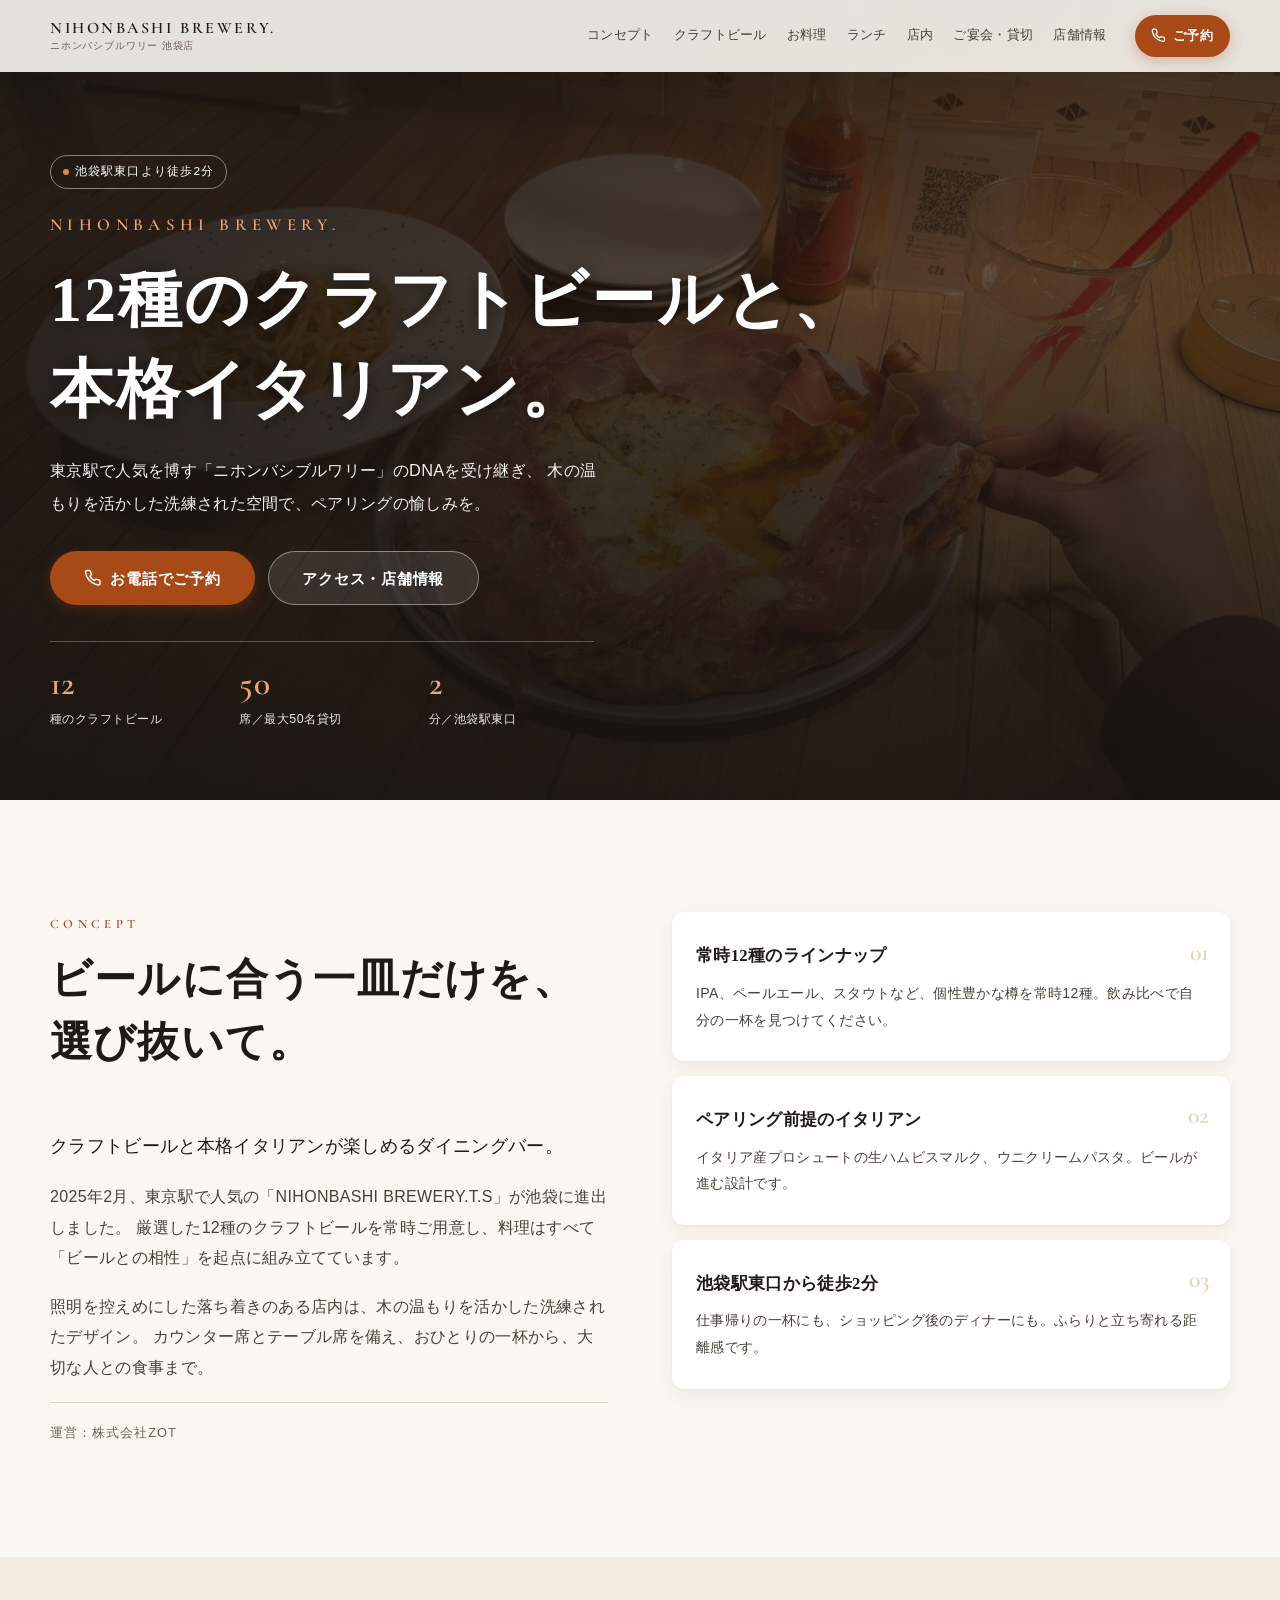
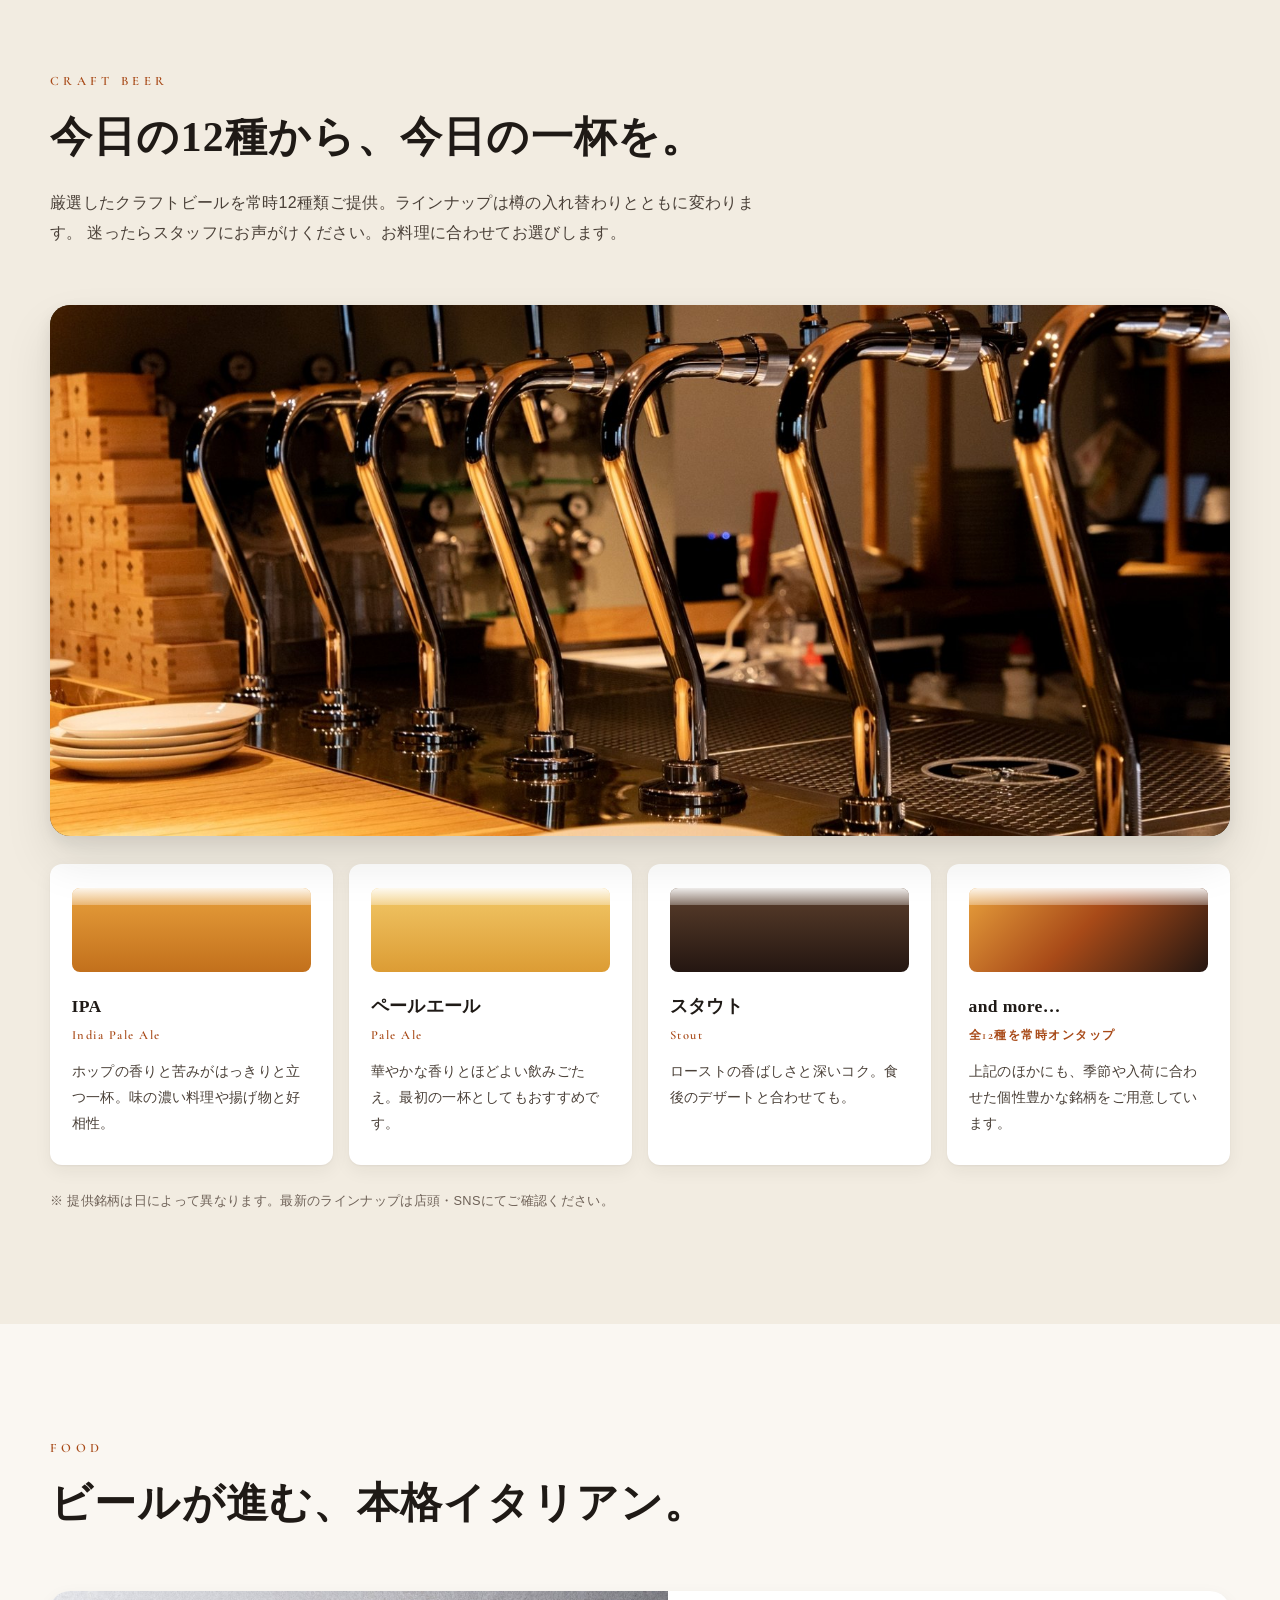
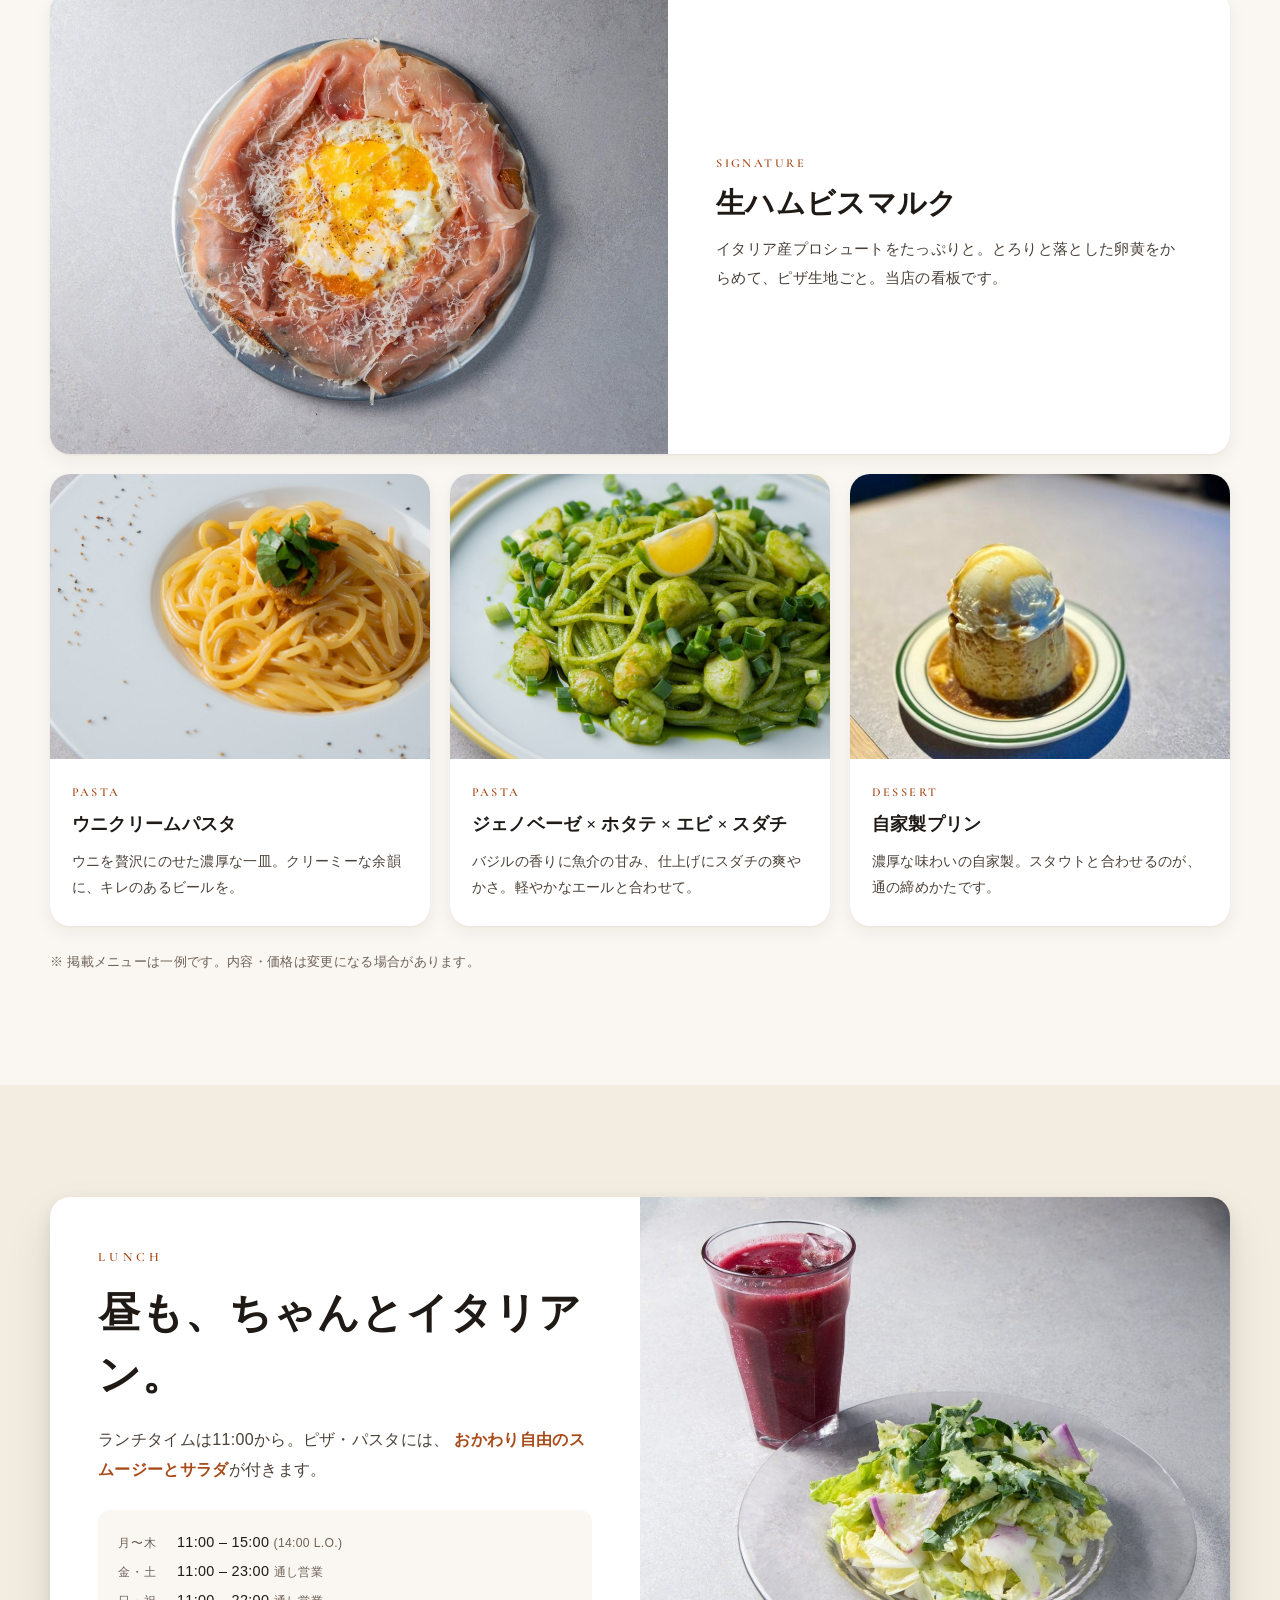
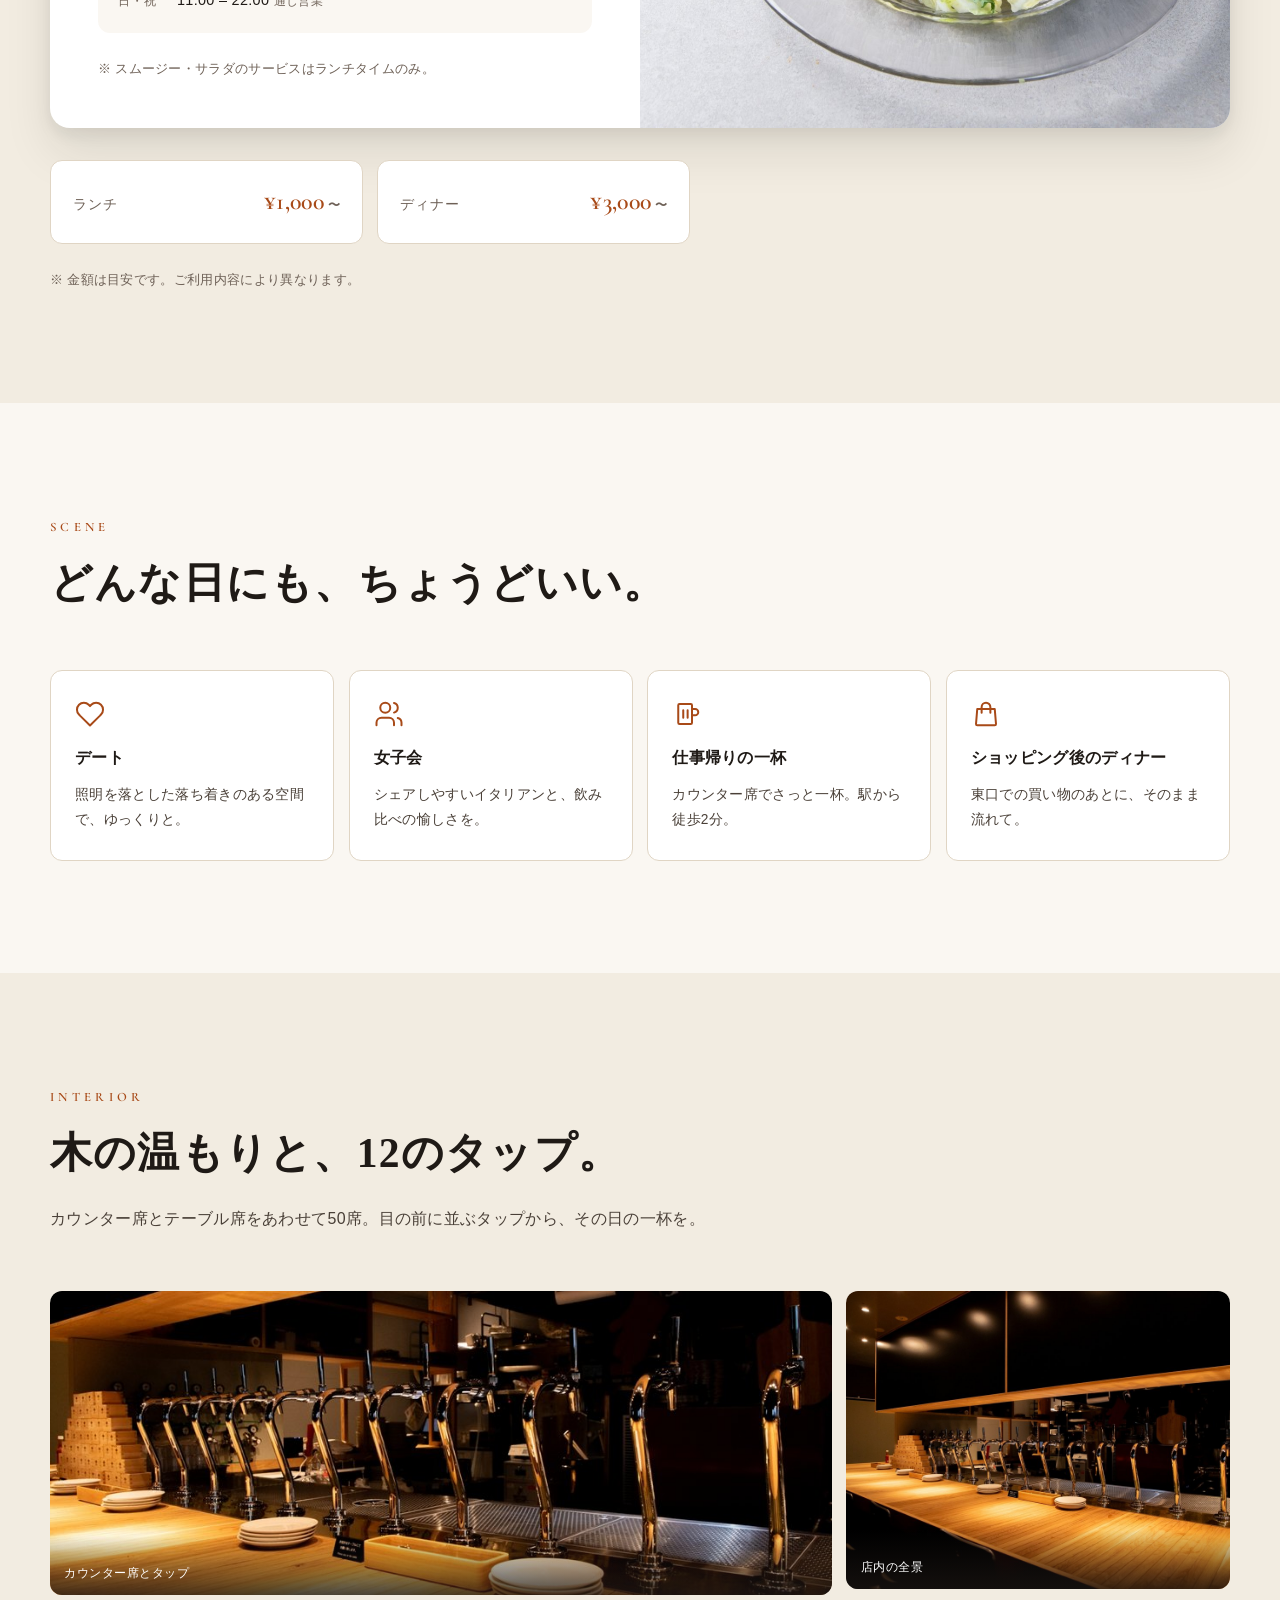
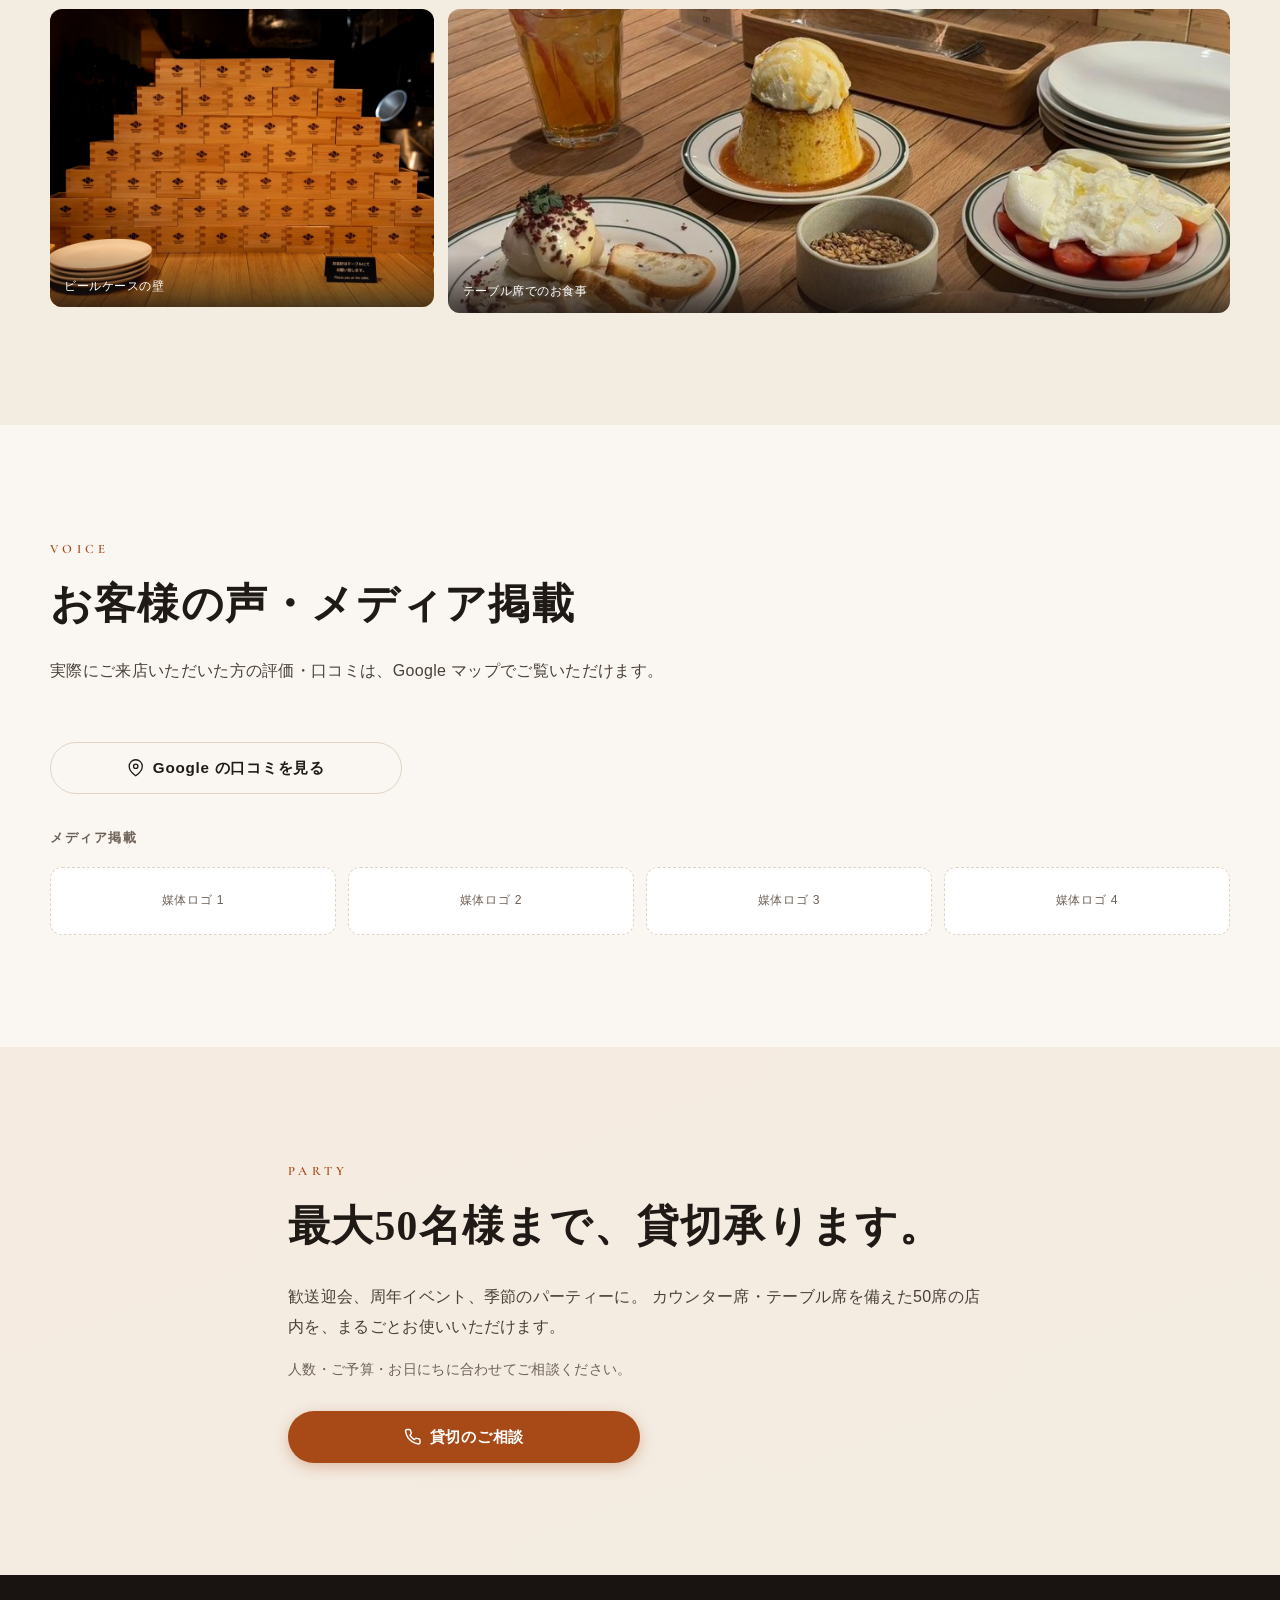
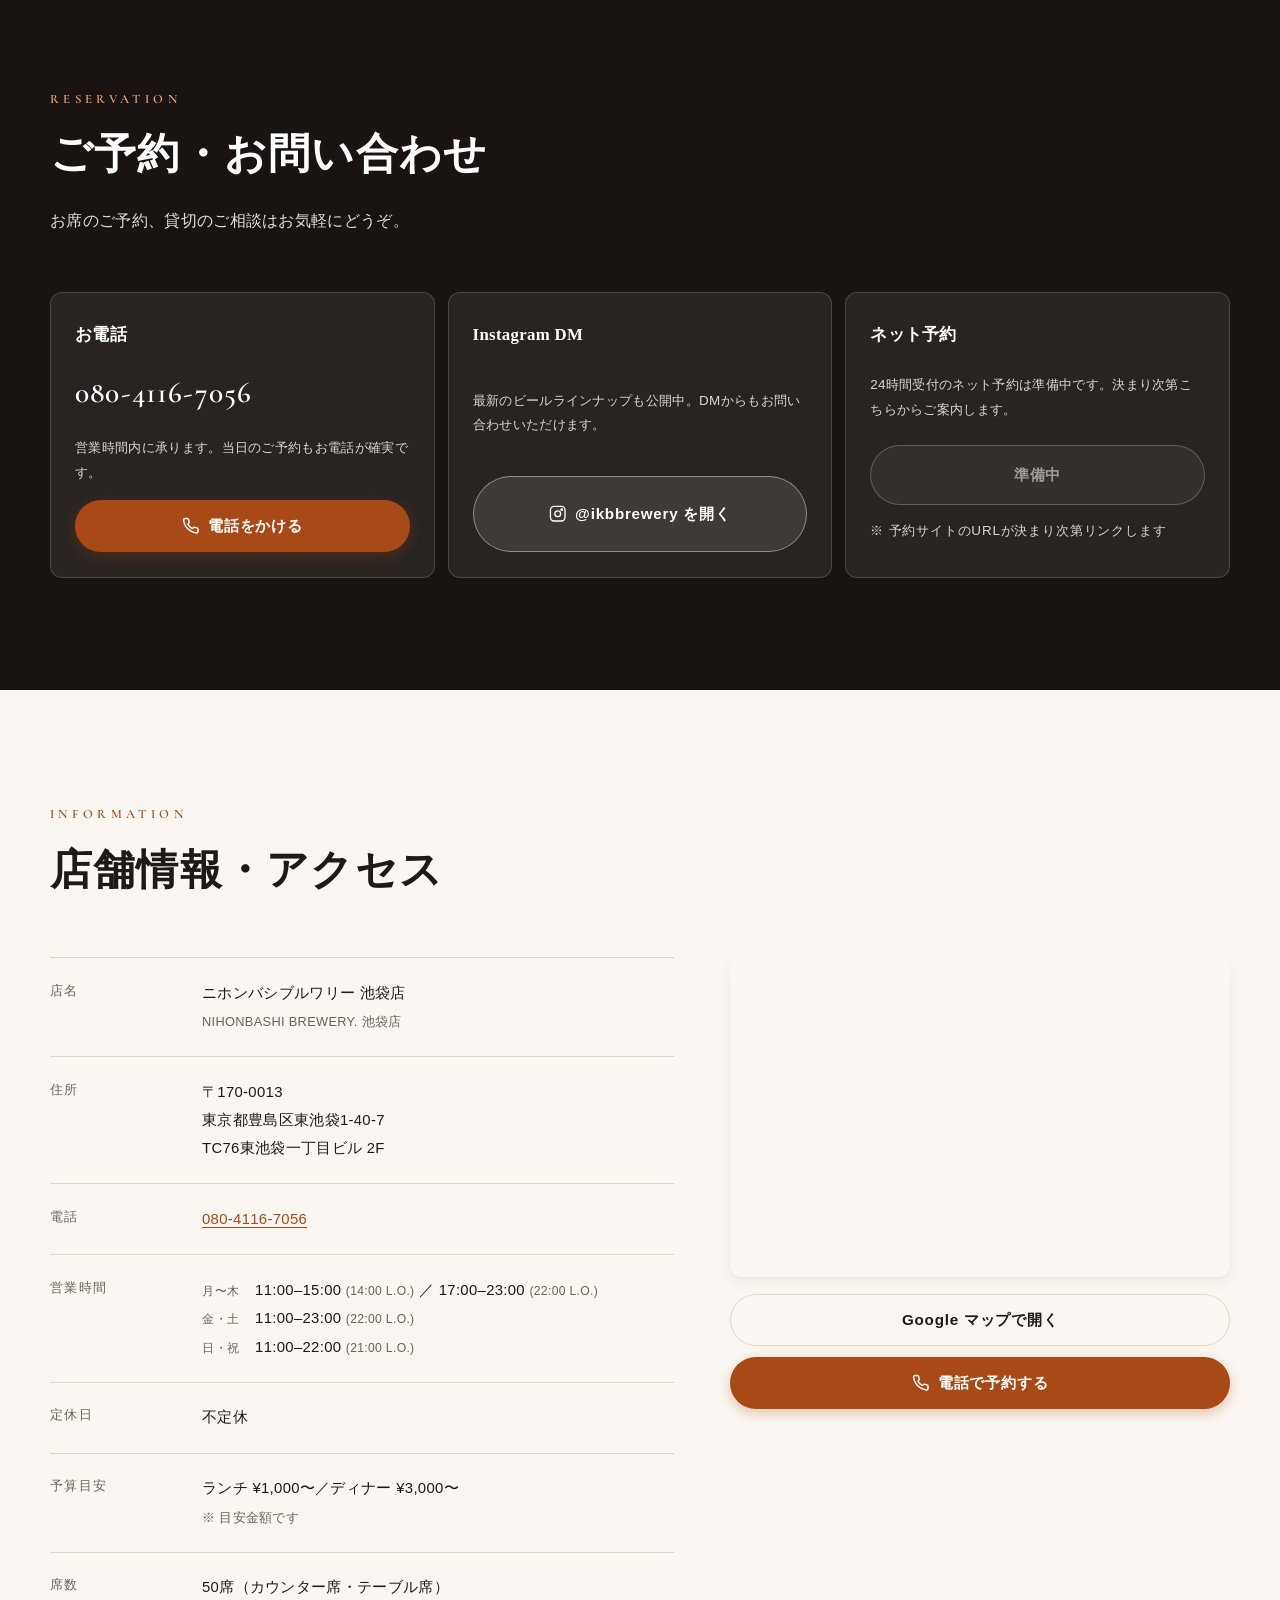
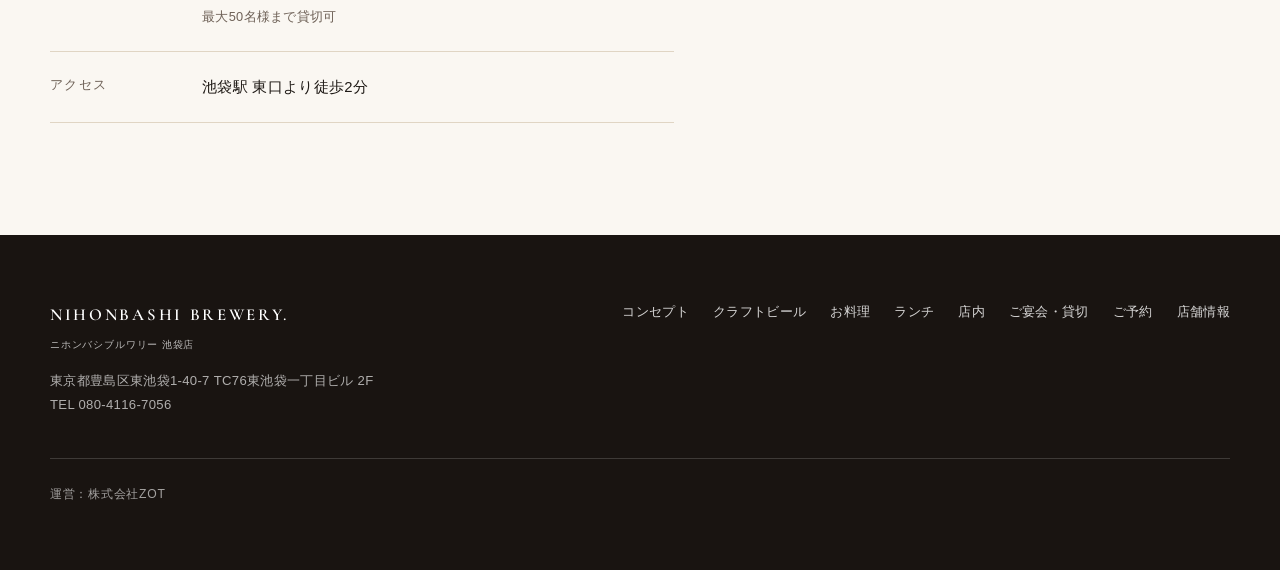
==== commit 8d305dfe: "Link to Google reviews instead of embedding review text Google Maps renders client-side, so review t" ====
--- a/index.html
+++ b/index.html
@@ -508,14 +508,8 @@
 /* =========================================================
    Voice / Media（掲載枠）
    ========================================================= */
-.voice-grid { display: grid; gap: 1rem; }
-.voice-card {
-  padding: 1.6rem 1.5rem;
-  background: var(--surface); border: 1px solid var(--line); border-radius: var(--r);
-}
-.voice-quote { font-family: var(--serif); font-size: 1.5rem; line-height: 1; color: var(--line); }
-.voice-card blockquote { margin-top: .5rem; font-size: .9rem; line-height: 1.9; color: var(--ink-2); }
-.voice-meta { margin-top: 1rem; font-size: .78rem; letter-spacing: .06em; color: var(--ink-3); }
+.voice-actions { margin-top: .5rem; }
+.voice-actions .btn { max-width: 22rem; }
 
 .media-strip { margin-top: 2rem; }
 .media-title { margin-bottom: 1rem; font-size: .82rem; letter-spacing: .12em; color: var(--ink-3); }
@@ -652,7 +646,6 @@
   .food-grid  { grid-template-columns: repeat(2, 1fr); }
   .scene-list { grid-template-columns: repeat(2, 1fr); }
   .gallery    { grid-template-columns: repeat(2, 1fr); }
-  .voice-grid { grid-template-columns: repeat(3, 1fr); }
   .media-logos { grid-template-columns: repeat(4, 1fr); }
   .budget { grid-template-columns: repeat(2, 1fr); }
   .reserve-grid { grid-template-columns: repeat(3, 1fr); }
@@ -1058,28 +1051,23 @@
       <div class="section-head">
         <span class="label">Voice</span>
         <h2 class="title">お客様の声・メディア掲載</h2>
+        <p class="desc">
+          実際にご来店いただいた方の評価・口コミは、Google マップでご覧いただけます。
+        </p>
       </div>
 
-      <!-- ▼ 要記入：以下は掲載枠です。実際にいただいた口コミに差し替えてください。
-           口コミを掲載する際は、投稿者への許諾と出典（媒体名）の明記をおすすめします。
-           架空のレビューを載せると景品表示法（ステルスマーケティング規制）に抵触します。 -->
-      <ul class="voice-grid">
-        <li class="voice-card">
-          <p class="voice-quote" aria-hidden="true">“</p>
-          <blockquote>ここに実際にいただいた口コミを掲載してください。</blockquote>
-          <p class="voice-meta">出典・投稿者名（※ 掲載準備中）</p>
-        </li>
-        <li class="voice-card">
-          <p class="voice-quote" aria-hidden="true">“</p>
-          <blockquote>ここに実際にいただいた口コミを掲載してください。</blockquote>
-          <p class="voice-meta">出典・投稿者名（※ 掲載準備中）</p>
-        </li>
-        <li class="voice-card">
-          <p class="voice-quote" aria-hidden="true">“</p>
-          <blockquote>ここに実際にいただいた口コミを掲載してください。</blockquote>
-          <p class="voice-meta">出典・投稿者名（※ 掲載準備中）</p>
-        </li>
-      </ul>
+      <!-- 口コミ本文はこのページに転載していません。
+           転載する場合は Google Places API 経由での取得と出典表示が必要です
+           （Google マップからのコピー転載は利用規約および投稿者の著作権に抵触します）。
+           詳細は README.md の「口コミの扱い」を参照してください。 -->
+      <div class="voice-actions">
+        <a class="btn btn-outline" href="https://www.google.com/maps/search/?api=1&query=%E3%83%8B%E3%83%9B%E3%83%B3%E3%83%90%E3%82%B7%E3%83%96%E3%83%AB%E3%83%AF%E3%83%AA%E3%83%BC+%E6%B1%A0%E8%A2%8B%E5%BA%97" target="_blank" rel="noopener">
+          <svg viewBox="0 0 24 24" fill="none" stroke="currentColor" stroke-width="1.8" stroke-linecap="round" stroke-linejoin="round" aria-hidden="true">
+            <path d="M21 10c0 7-9 13-9 13s-9-6-9-13a9 9 0 0 1 18 0z"/><circle cx="12" cy="10" r="3"/>
+          </svg>
+          Google の口コミを見る
+        </a>
+      </div>
 
       <div class="media-strip">
         <h3 class="media-title">メディア掲載</h3>
@@ -1328,7 +1316,7 @@
 
   var targets = document.querySelectorAll(
     '.section-head, .concept-copy > p, .point, .beer-band, .beer-card, .food-card, ' +
-    '.lunch-panel, .budget-card, .scene-item, .gallery > li, .voice-card, ' +
+    '.lunch-panel, .budget-card, .scene-item, .gallery > li, .voice-actions, ' +
     '.media-strip, .party-inner > *, .reserve-card, .info-table, .info-side'
   );
 
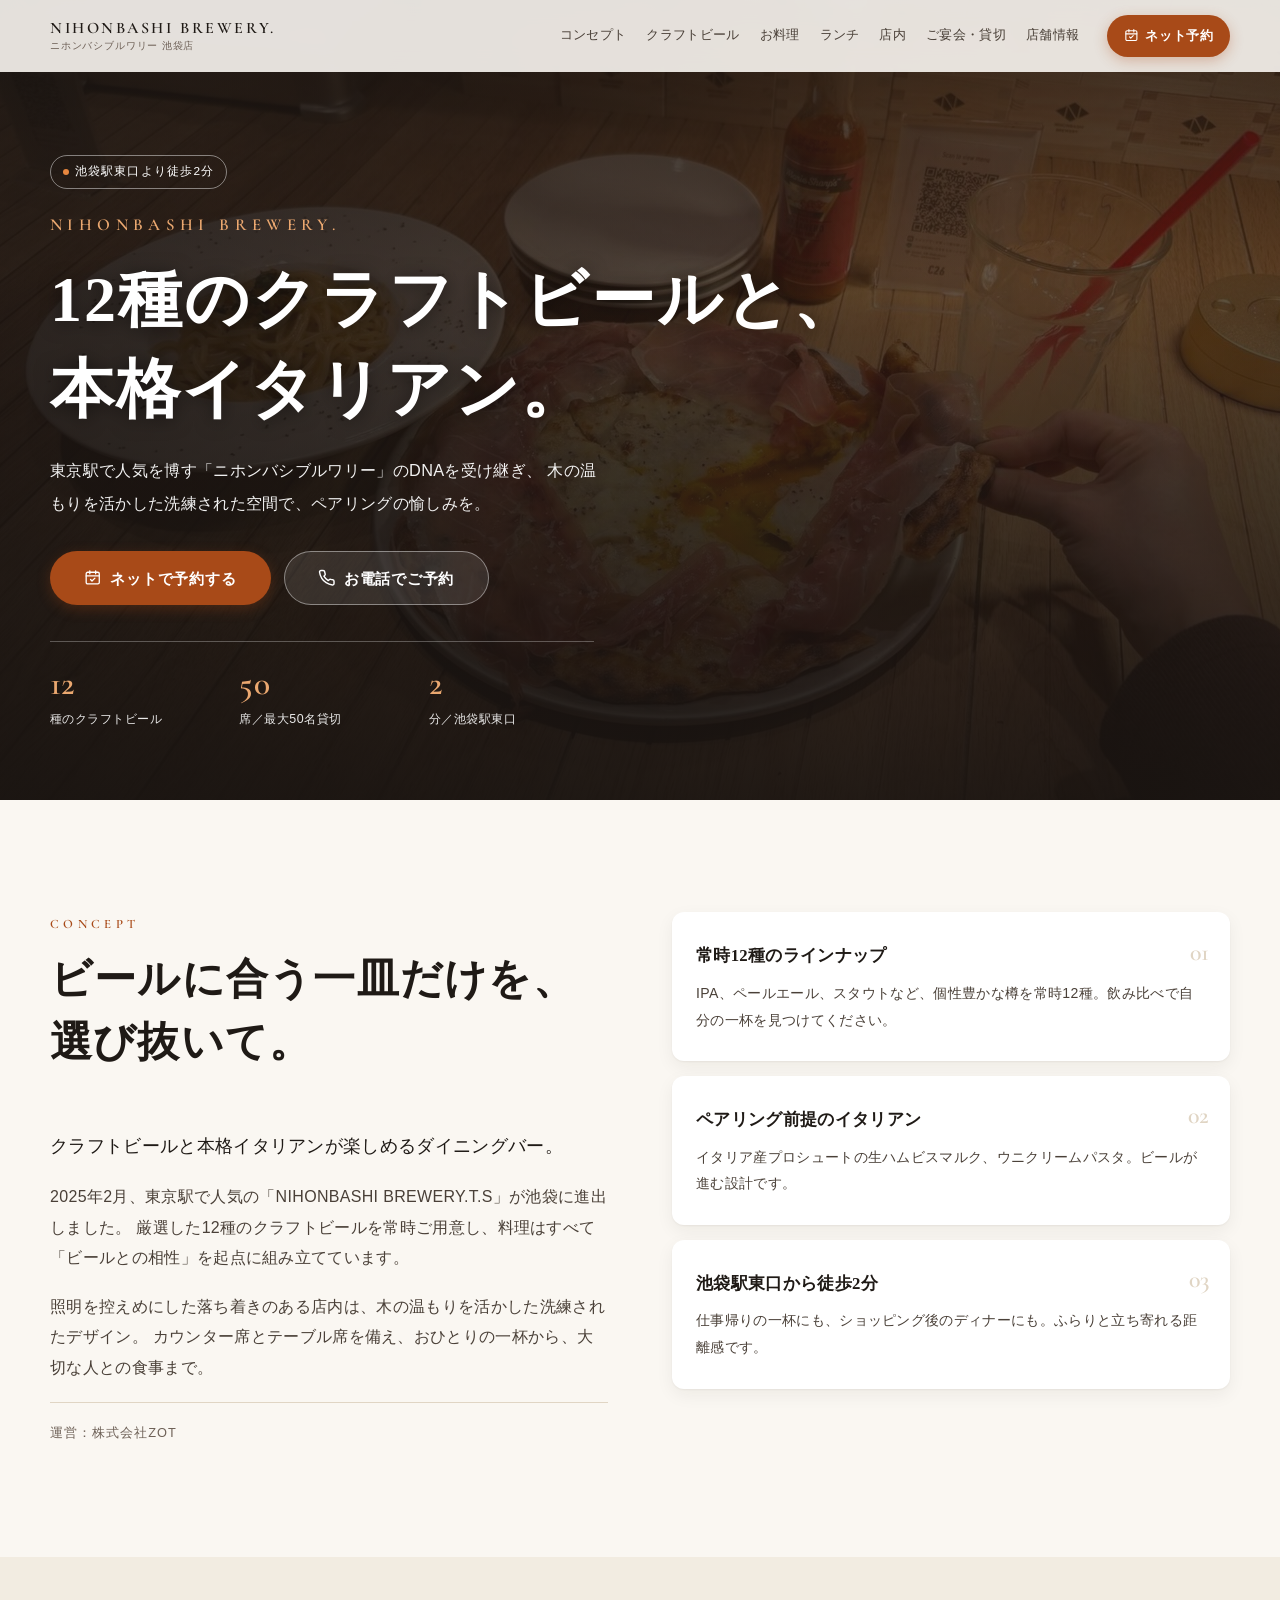
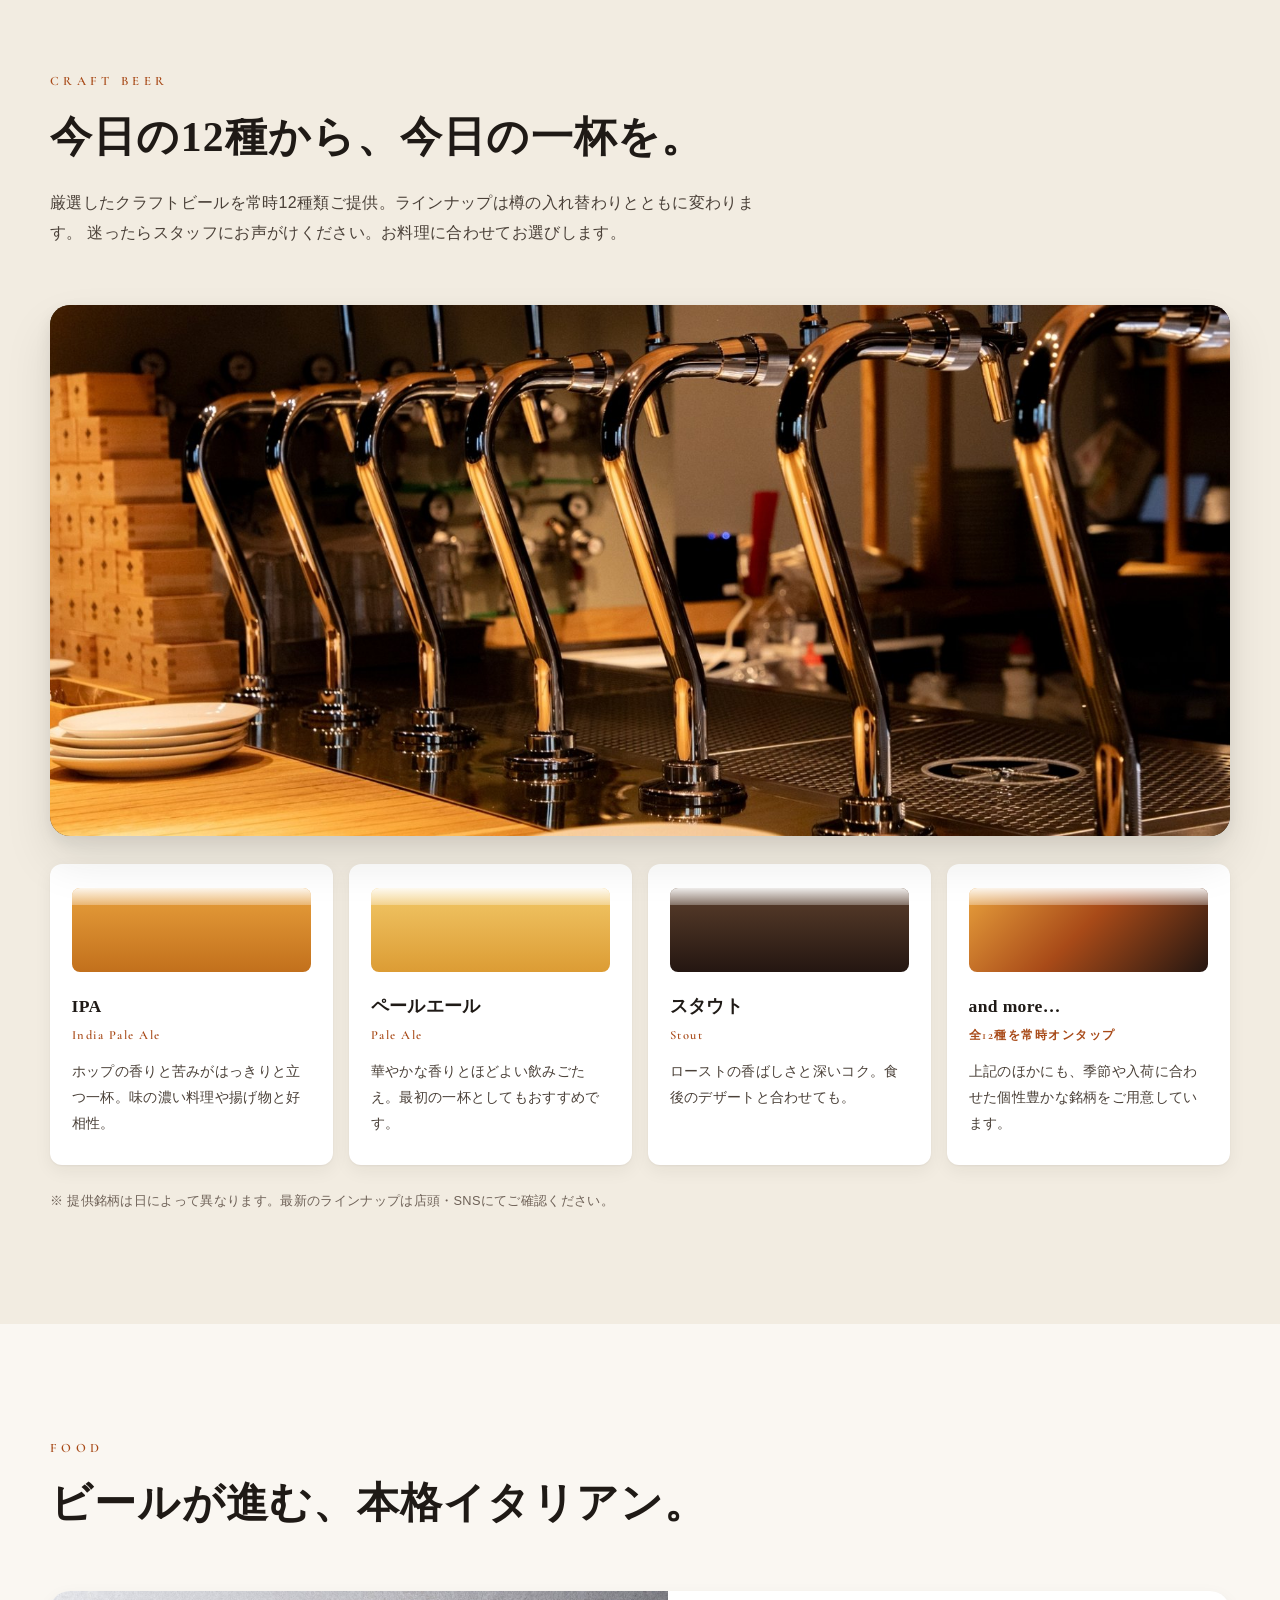
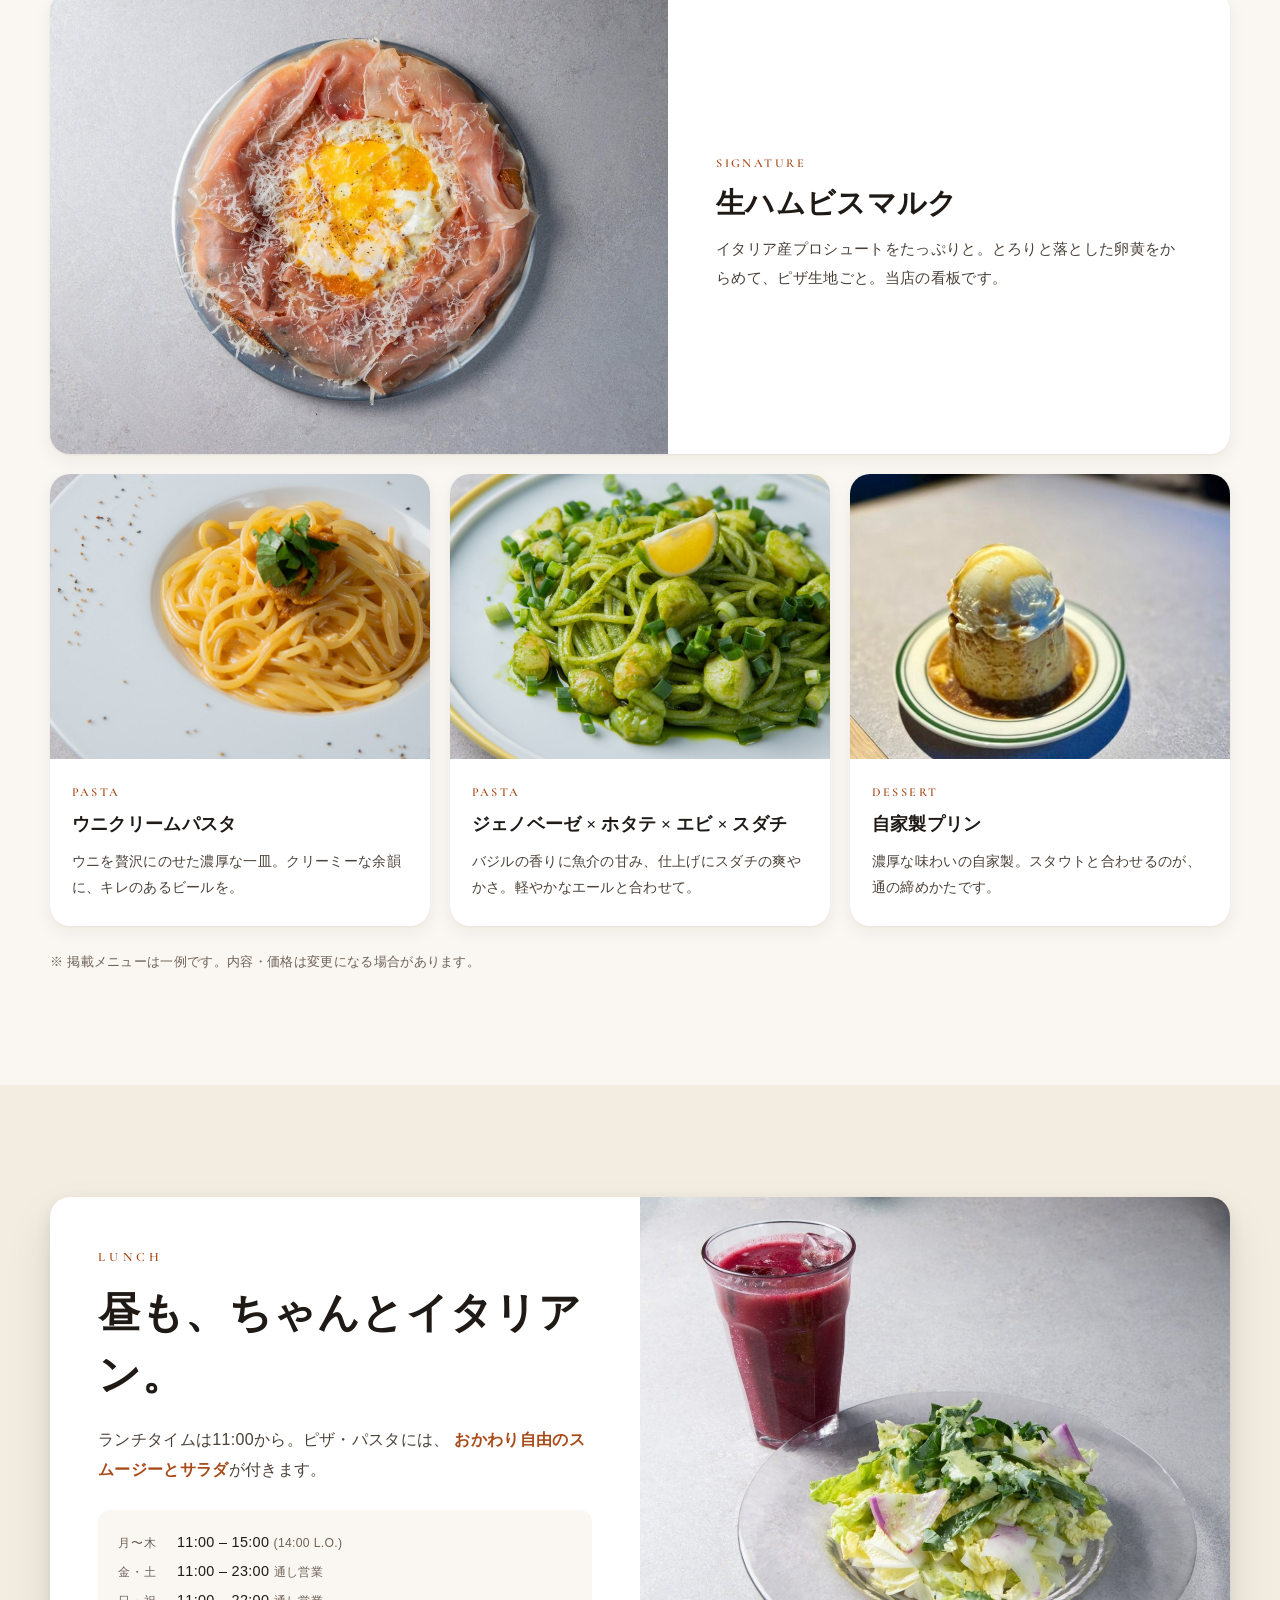
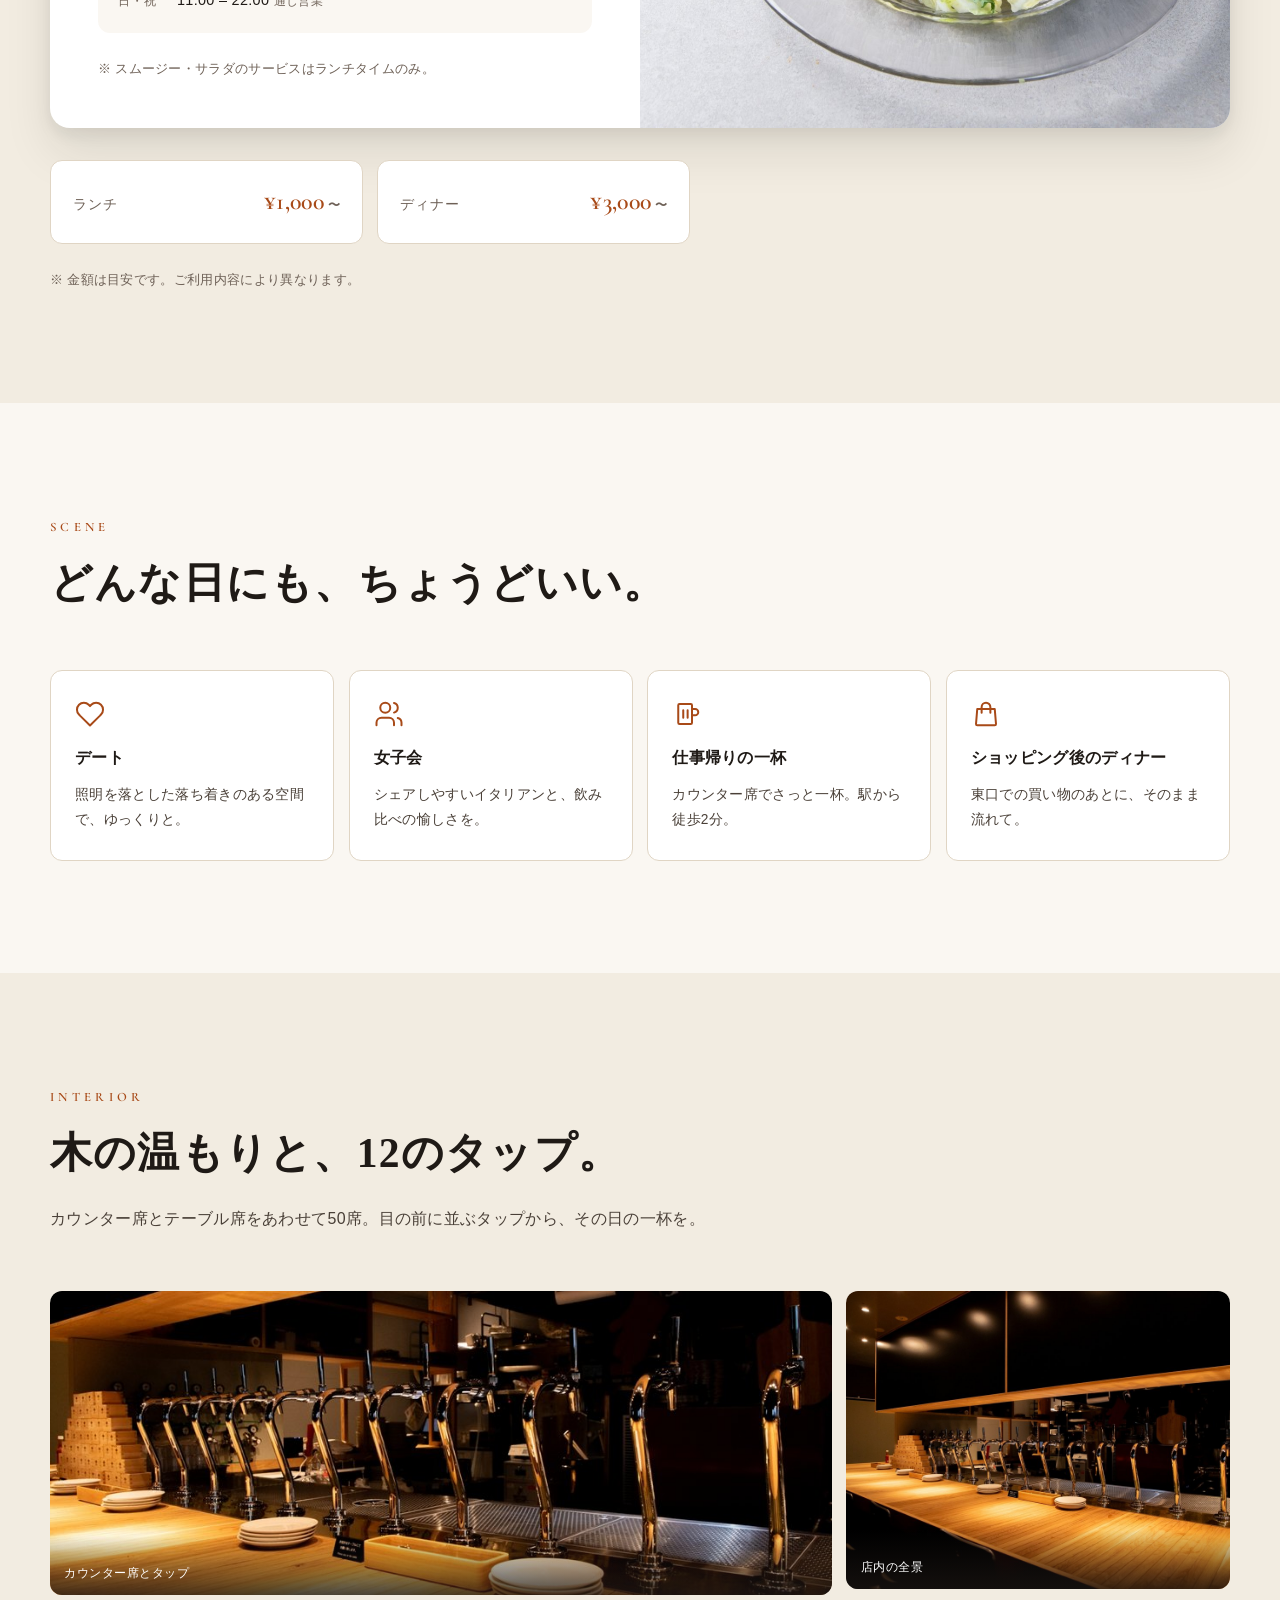
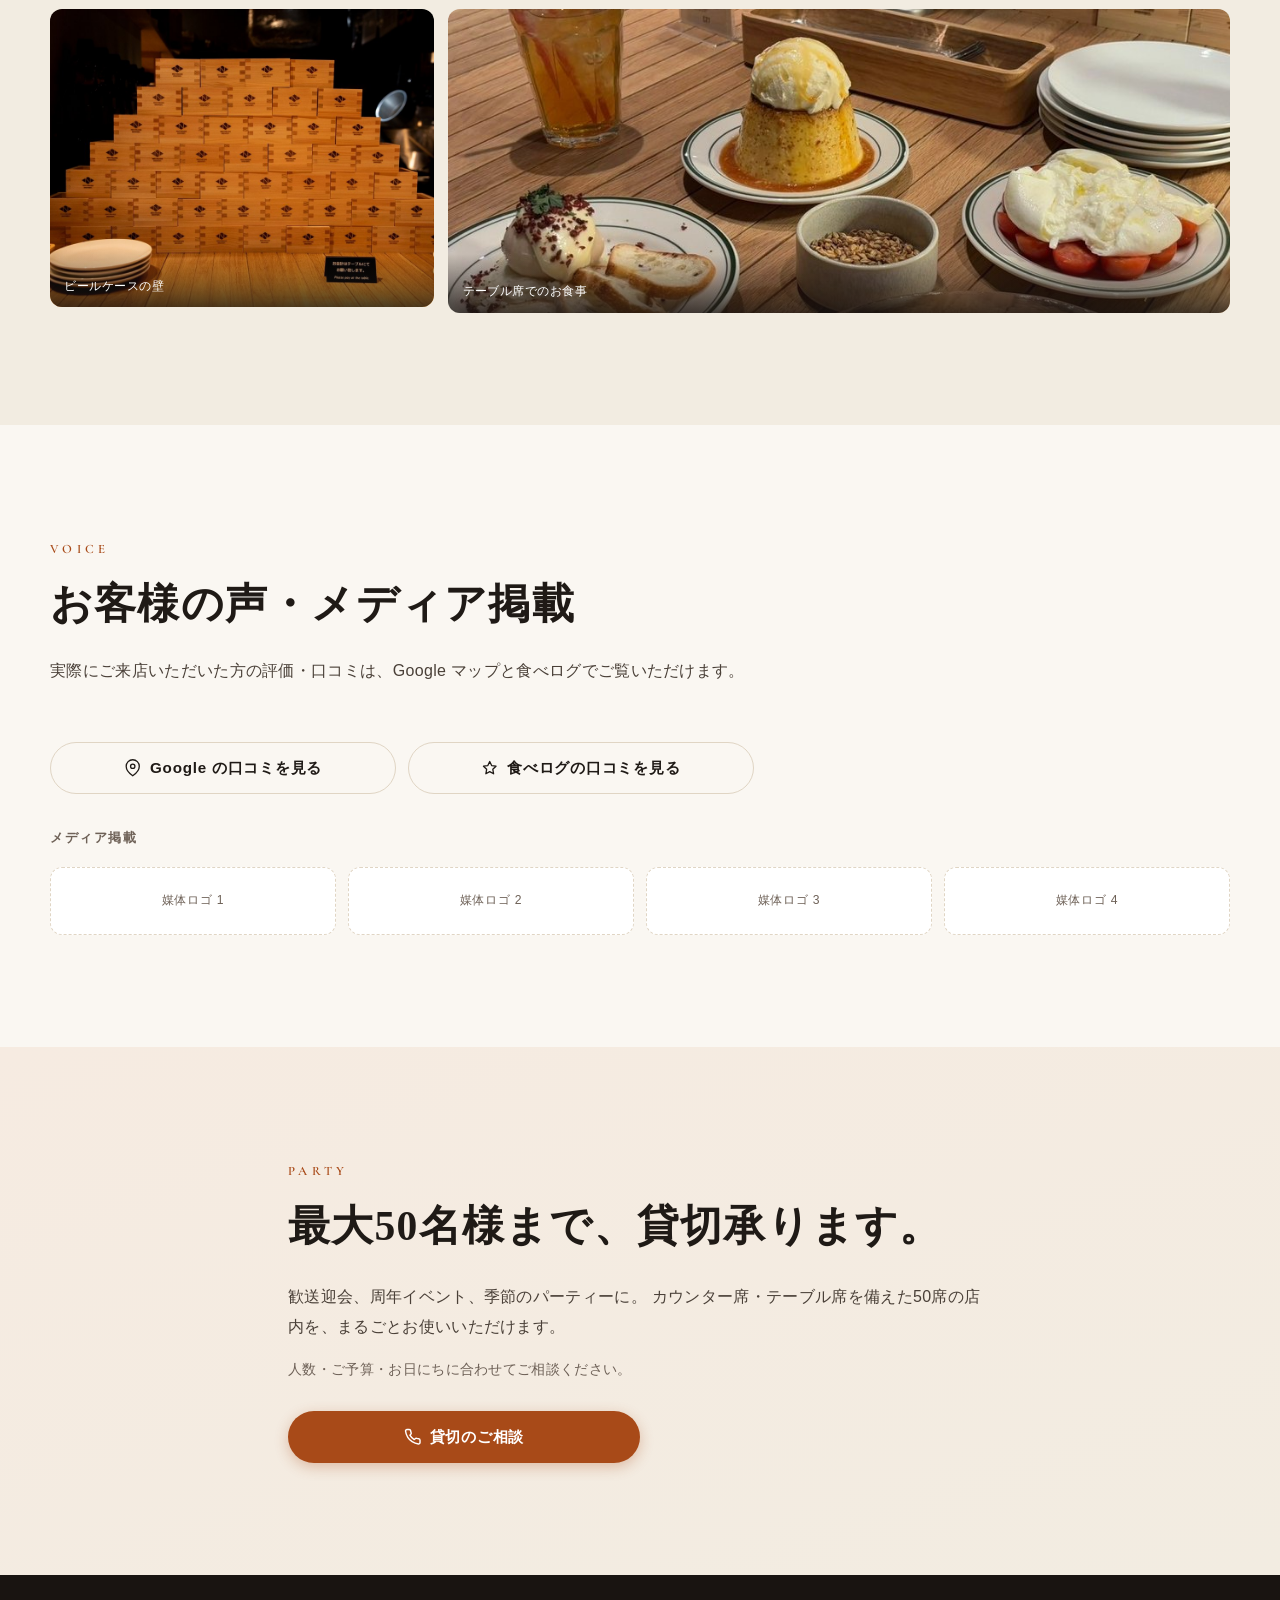
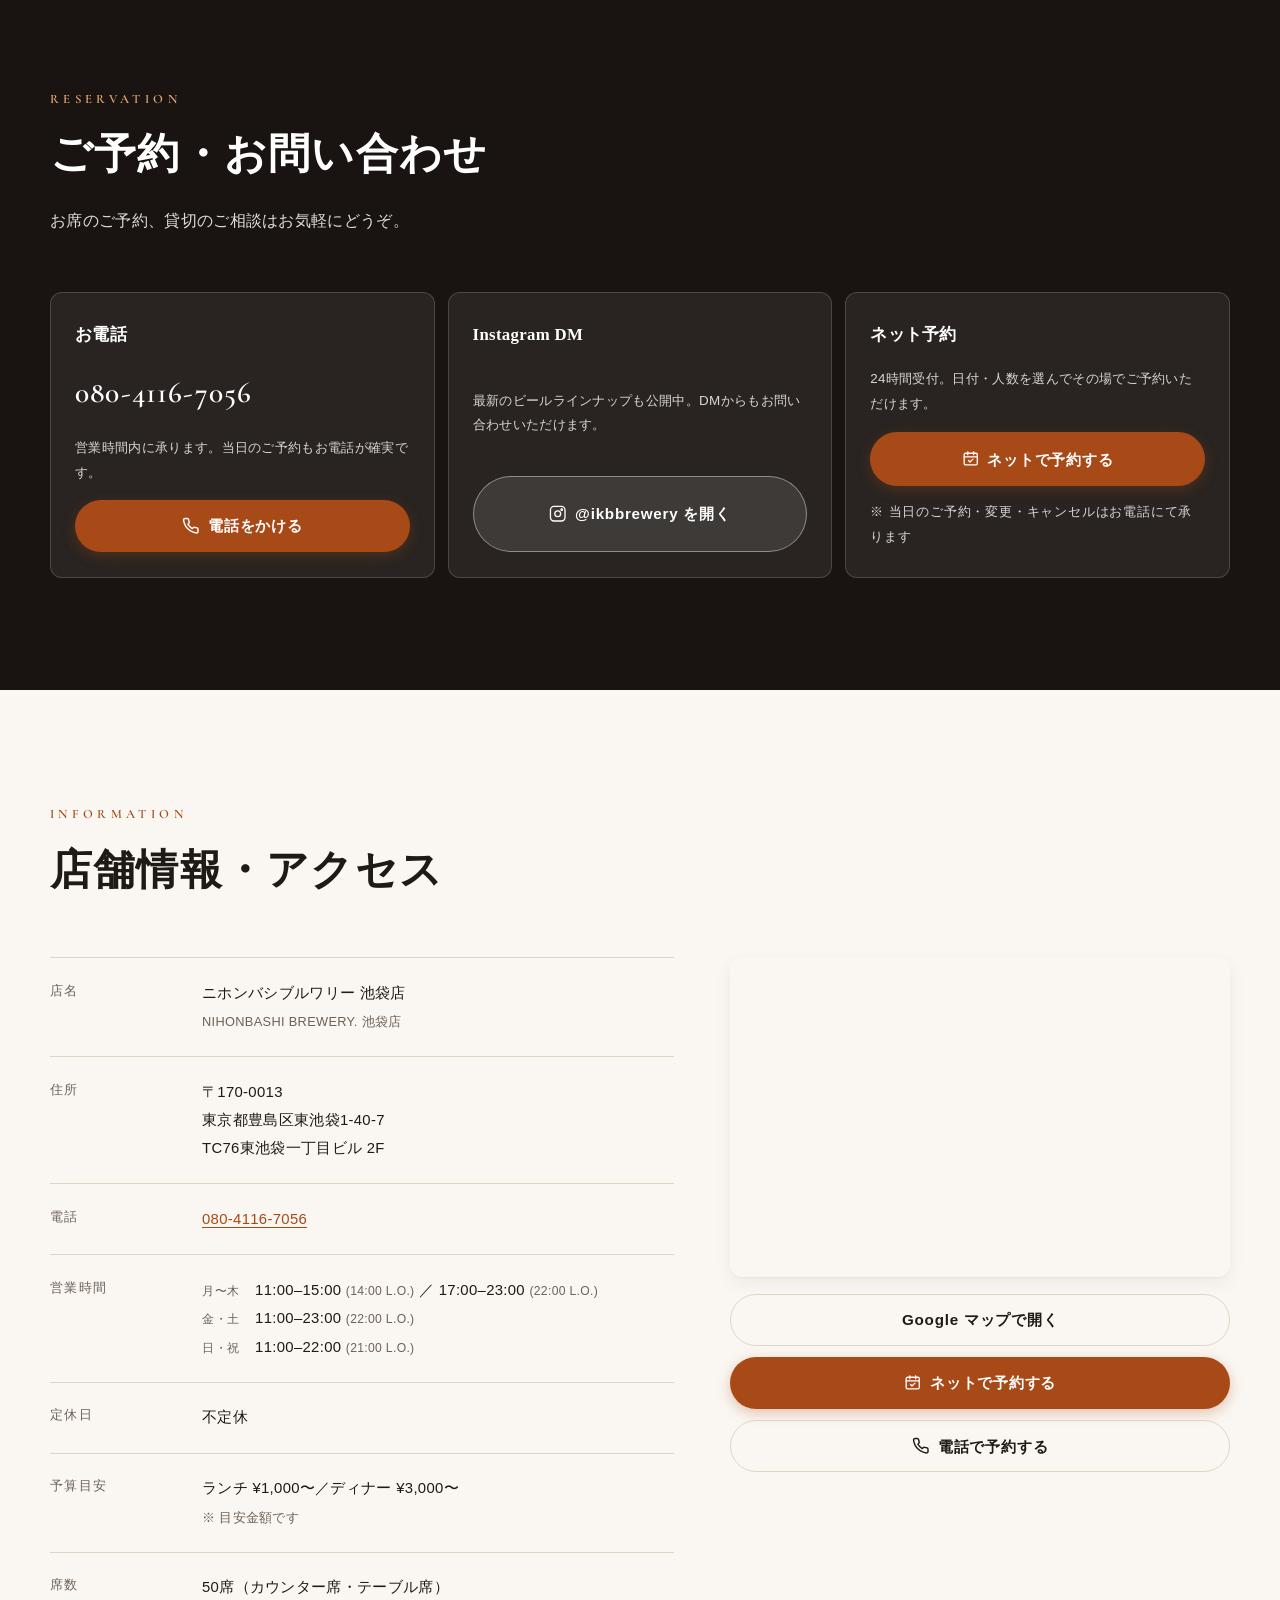
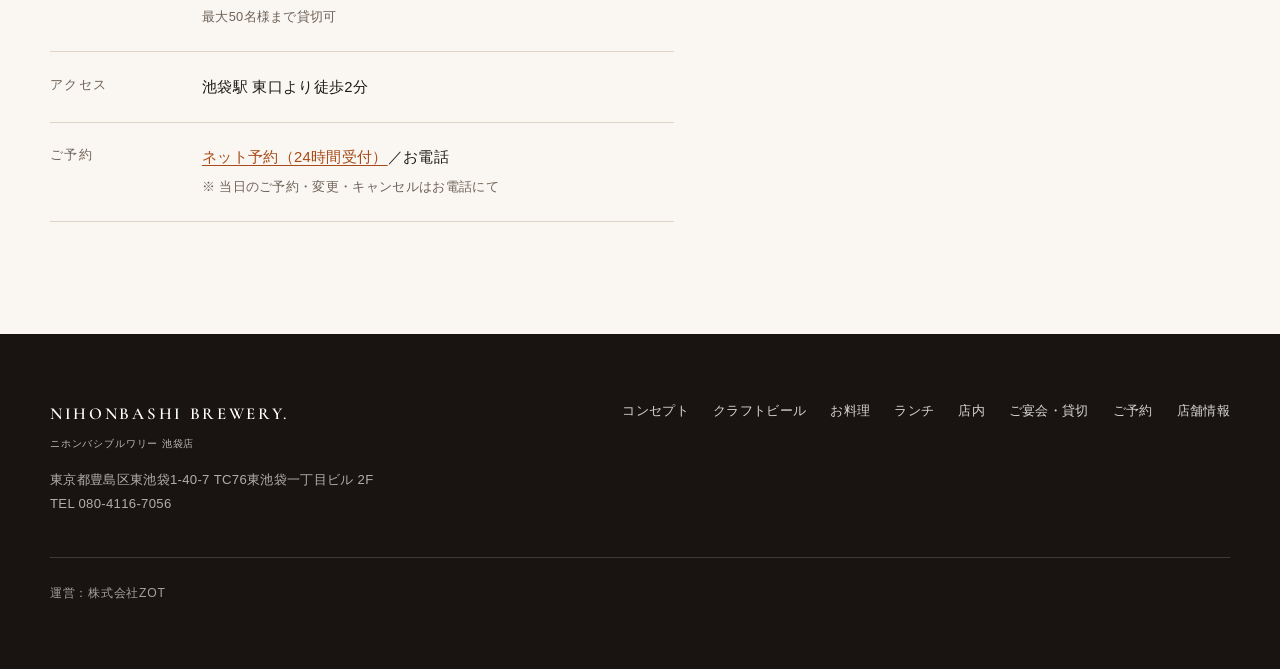
==== commit 285f1b86: "Wire up Toreta online reservations and Tabelog link Replace the placeholder "準備中" button with the st" ====
--- a/index.html
+++ b/index.html
@@ -68,7 +68,25 @@
   "publicAccess": true,
   "smokingAllowed": false,
   "maximumAttendeeCapacity": 50,
-  "sameAs": ["https://www.instagram.com/ikbbrewery/"],
+  "acceptsReservations": "https://yoyaku.toreta.in/ikbbrewery/",
+  "potentialAction": {
+    "@type": "ReserveAction",
+    "target": {
+      "@type": "EntryPoint",
+      "urlTemplate": "https://yoyaku.toreta.in/ikbbrewery/",
+      "inLanguage": "ja",
+      "actionPlatform": [
+        "http://schema.org/DesktopWebPlatform",
+        "http://schema.org/IOSPlatform",
+        "http://schema.org/AndroidPlatform"
+      ]
+    },
+    "result": { "@type": "FoodEstablishmentReservation", "name": "座席のご予約" }
+  },
+  "sameAs": [
+    "https://www.instagram.com/ikbbrewery/",
+    "https://tabelog.com/tokyo/A1305/A130501/13305524/"
+  ],
   "openingHoursSpecification": [
     {
       "@type": "OpeningHoursSpecification",
@@ -508,8 +526,8 @@
 /* =========================================================
    Voice / Media（掲載枠）
    ========================================================= */
-.voice-actions { margin-top: .5rem; }
-.voice-actions .btn { max-width: 22rem; }
+.voice-actions { display: grid; gap: .7rem; margin-top: .5rem; max-width: 44rem; }
+@media (min-width: 768px) { .voice-actions { grid-template-columns: 1fr 1fr; } }
 
 .media-strip { margin-top: 2rem; }
 .media-title { margin-bottom: 1rem; font-size: .82rem; letter-spacing: .12em; color: var(--ink-3); }
@@ -598,7 +616,9 @@
   transition: transform .35s var(--ease);
 }
 .sticky-cta.is-visible { transform: none; }
-.sticky-cta .btn { box-shadow: none; }
+.sticky-cta { display: grid; grid-template-columns: 1fr 1fr; gap: .5rem; }
+.sticky-cta .btn { box-shadow: none; min-height: 48px; padding: .7em .5em; font-size: .88rem; }
+.sticky-cta .btn-outline { background: var(--surface); }
 
 /* =========================================================
    Scroll reveal（prefers-reduced-motion 時は JS 側で無効化）
@@ -713,9 +733,11 @@
         <li><a href="#party">ご宴会・貸切</a></li>
         <li><a href="#info">店舗情報</a></li>
       </ul>
-      <a class="btn btn-primary nav-cta" href="tel:08041167056">
-        <svg viewBox="0 0 24 24" fill="none" stroke="currentColor" stroke-width="2" stroke-linecap="round" stroke-linejoin="round" aria-hidden="true"><path d="M22 16.92v3a2 2 0 0 1-2.18 2 19.79 19.79 0 0 1-8.63-3.07 19.5 19.5 0 0 1-6-6 19.79 19.79 0 0 1-3.07-8.67A2 2 0 0 1 4.11 2h3a2 2 0 0 1 2 1.72c.13.96.36 1.9.7 2.81a2 2 0 0 1-.45 2.11L8.09 9.91a16 16 0 0 0 6 6l1.27-1.27a2 2 0 0 1 2.11-.45c.9.34 1.85.57 2.81.7A2 2 0 0 1 22 16.92z"/></svg>
-        ご予約
+      <a class="btn btn-primary nav-cta" href="https://yoyaku.toreta.in/ikbbrewery/" target="_blank" rel="noopener">
+        <svg viewBox="0 0 24 24" fill="none" stroke="currentColor" stroke-width="1.8" stroke-linecap="round" stroke-linejoin="round" aria-hidden="true">
+          <rect x="3" y="4.5" width="18" height="16" rx="2"/><path d="M3 9.5h18M8 2.5v4M16 2.5v4"/><path d="m9 14.5 2 2 4-4"/>
+        </svg>
+        ネット予約
       </a>
     </nav>
 
@@ -745,11 +767,16 @@
         木の温もりを活かした洗練された空間で、ペアリングの愉しみを。
       </p>
       <div class="hero-actions">
-        <a class="btn btn-primary" href="tel:08041167056">
+        <a class="btn btn-primary" href="https://yoyaku.toreta.in/ikbbrewery/" target="_blank" rel="noopener">
+          <svg viewBox="0 0 24 24" fill="none" stroke="currentColor" stroke-width="1.8" stroke-linecap="round" stroke-linejoin="round" aria-hidden="true">
+            <rect x="3" y="4.5" width="18" height="16" rx="2"/><path d="M3 9.5h18M8 2.5v4M16 2.5v4"/><path d="m9 14.5 2 2 4-4"/>
+          </svg>
+          ネットで予約する
+        </a>
+        <a class="btn btn-onDark" href="tel:08041167056">
           <svg viewBox="0 0 24 24" fill="none" stroke="currentColor" stroke-width="2" stroke-linecap="round" stroke-linejoin="round" aria-hidden="true"><path d="M22 16.92v3a2 2 0 0 1-2.18 2 19.79 19.79 0 0 1-8.63-3.07 19.5 19.5 0 0 1-6-6 19.79 19.79 0 0 1-3.07-8.67A2 2 0 0 1 4.11 2h3a2 2 0 0 1 2 1.72c.13.96.36 1.9.7 2.81a2 2 0 0 1-.45 2.11L8.09 9.91a16 16 0 0 0 6 6l1.27-1.27a2 2 0 0 1 2.11-.45c.9.34 1.85.57 2.81.7A2 2 0 0 1 22 16.92z"/></svg>
           お電話でご予約
         </a>
-        <a class="btn btn-onDark" href="#info">アクセス・店舗情報</a>
       </div>
       <ul class="hero-facts">
         <li><strong>12</strong><span>種のクラフトビール</span></li>
@@ -1052,7 +1079,7 @@
         <span class="label">Voice</span>
         <h2 class="title">お客様の声・メディア掲載</h2>
         <p class="desc">
-          実際にご来店いただいた方の評価・口コミは、Google マップでご覧いただけます。
+          実際にご来店いただいた方の評価・口コミは、Google マップと食べログでご覧いただけます。
         </p>
       </div>
 
@@ -1066,6 +1093,12 @@
             <path d="M21 10c0 7-9 13-9 13s-9-6-9-13a9 9 0 0 1 18 0z"/><circle cx="12" cy="10" r="3"/>
           </svg>
           Google の口コミを見る
+        </a>
+        <a class="btn btn-outline" href="https://tabelog.com/tokyo/A1305/A130501/13305524/" target="_blank" rel="noopener">
+          <svg viewBox="0 0 24 24" fill="none" stroke="currentColor" stroke-width="1.8" stroke-linecap="round" stroke-linejoin="round" aria-hidden="true">
+            <path d="m12 3.5 2.6 5.5 6 .85-4.35 4.3 1.05 6.1L12 17.4l-5.3 2.85 1.05-6.1L3.4 9.85l6-.85z"/>
+          </svg>
+          食べログの口コミを見る
         </a>
       </div>
 
@@ -1130,13 +1163,16 @@
           </a>
         </li>
 
-        <!-- ▼ 要記入：ネット予約サービス（ホットペッパー / 食べログ / TableCheck 等）の
-             URL が決まったら、下の href を差し替えて aria-disabled と reserve-soon を削除してください -->
         <li class="reserve-card">
           <h3>ネット予約</h3>
-          <p>24時間受付のネット予約は準備中です。決まり次第こちらからご案内します。</p>
-          <span class="btn btn-onDark" role="link" aria-disabled="true" tabindex="-1" style="opacity:.55;cursor:default">準備中</span>
-          <p class="reserve-soon">※ 予約サイトのURLが決まり次第リンクします</p>
+          <p>24時間受付。日付・人数を選んでその場でご予約いただけます。</p>
+          <a class="btn btn-primary" href="https://yoyaku.toreta.in/ikbbrewery/" target="_blank" rel="noopener">
+            <svg viewBox="0 0 24 24" fill="none" stroke="currentColor" stroke-width="1.8" stroke-linecap="round" stroke-linejoin="round" aria-hidden="true">
+              <rect x="3" y="4.5" width="18" height="16" rx="2"/><path d="M3 9.5h18M8 2.5v4M16 2.5v4"/><path d="m9 14.5 2 2 4-4"/>
+            </svg>
+            ネットで予約する
+          </a>
+          <p class="reserve-soon">※ 当日のご予約・変更・キャンセルはお電話にて承ります</p>
         </li>
       </ul>
     </div>
@@ -1189,6 +1225,13 @@
             <dt>アクセス</dt>
             <dd>池袋駅 東口より徒歩2分</dd>
           </div>
+          <div class="info-row">
+            <dt>ご予約</dt>
+            <dd>
+              <a href="https://yoyaku.toreta.in/ikbbrewery/" target="_blank" rel="noopener">ネット予約（24時間受付）</a>／お電話<br>
+              <span class="info-sub">※ 当日のご予約・変更・キャンセルはお電話にて</span>
+            </dd>
+          </div>
         </dl>
 
         <div class="info-side">
@@ -1200,7 +1243,13 @@
               referrerpolicy="no-referrer-when-downgrade"></iframe>
           </div>
           <a class="btn btn-outline" href="https://www.google.com/maps/search/?api=1&query=%E6%9D%B1%E4%BA%AC%E9%83%BD%E8%B1%8A%E5%B3%B6%E5%8C%BA%E6%9D%B1%E6%B1%A0%E8%A2%8B1-40-7+TC76%E6%9D%B1%E6%B1%A0%E8%A2%8B%E4%B8%80%E4%B8%81%E7%9B%AE%E3%83%93%E3%83%AB" target="_blank" rel="noopener">Google マップで開く</a>
-          <a class="btn btn-primary" href="tel:08041167056">
+          <a class="btn btn-primary" href="https://yoyaku.toreta.in/ikbbrewery/" target="_blank" rel="noopener">
+            <svg viewBox="0 0 24 24" fill="none" stroke="currentColor" stroke-width="1.8" stroke-linecap="round" stroke-linejoin="round" aria-hidden="true">
+              <rect x="3" y="4.5" width="18" height="16" rx="2"/><path d="M3 9.5h18M8 2.5v4M16 2.5v4"/><path d="m9 14.5 2 2 4-4"/>
+            </svg>
+            ネットで予約する
+          </a>
+          <a class="btn btn-outline" href="tel:08041167056">
             <svg viewBox="0 0 24 24" fill="none" stroke="currentColor" stroke-width="2" stroke-linecap="round" stroke-linejoin="round" aria-hidden="true"><path d="M22 16.92v3a2 2 0 0 1-2.18 2 19.79 19.79 0 0 1-8.63-3.07 19.5 19.5 0 0 1-6-6 19.79 19.79 0 0 1-3.07-8.67A2 2 0 0 1 4.11 2h3a2 2 0 0 1 2 1.72c.13.96.36 1.9.7 2.81a2 2 0 0 1-.45 2.11L8.09 9.91a16 16 0 0 0 6 6l1.27-1.27a2 2 0 0 1 2.11-.45c.9.34 1.85.57 2.81.7A2 2 0 0 1 22 16.92z"/></svg>
             電話で予約する
           </a>
@@ -1236,7 +1285,13 @@
 <div class="sticky-cta" id="stickyCta">
   <a class="btn btn-primary" href="tel:08041167056">
     <svg viewBox="0 0 24 24" fill="none" stroke="currentColor" stroke-width="2" stroke-linecap="round" stroke-linejoin="round" aria-hidden="true"><path d="M22 16.92v3a2 2 0 0 1-2.18 2 19.79 19.79 0 0 1-8.63-3.07 19.5 19.5 0 0 1-6-6 19.79 19.79 0 0 1-3.07-8.67A2 2 0 0 1 4.11 2h3a2 2 0 0 1 2 1.72c.13.96.36 1.9.7 2.81a2 2 0 0 1-.45 2.11L8.09 9.91a16 16 0 0 0 6 6l1.27-1.27a2 2 0 0 1 2.11-.45c.9.34 1.85.57 2.81.7A2 2 0 0 1 22 16.92z"/></svg>
-    電話で予約する（080-4116-7056）
+    電話で予約
+  </a>
+  <a class="btn btn-outline" href="https://yoyaku.toreta.in/ikbbrewery/" target="_blank" rel="noopener">
+    <svg viewBox="0 0 24 24" fill="none" stroke="currentColor" stroke-width="1.8" stroke-linecap="round" stroke-linejoin="round" aria-hidden="true">
+      <rect x="3" y="4.5" width="18" height="16" rx="2"/><path d="M3 9.5h18M8 2.5v4M16 2.5v4"/><path d="m9 14.5 2 2 4-4"/>
+    </svg>
+    ネット予約
   </a>
 </div>
 
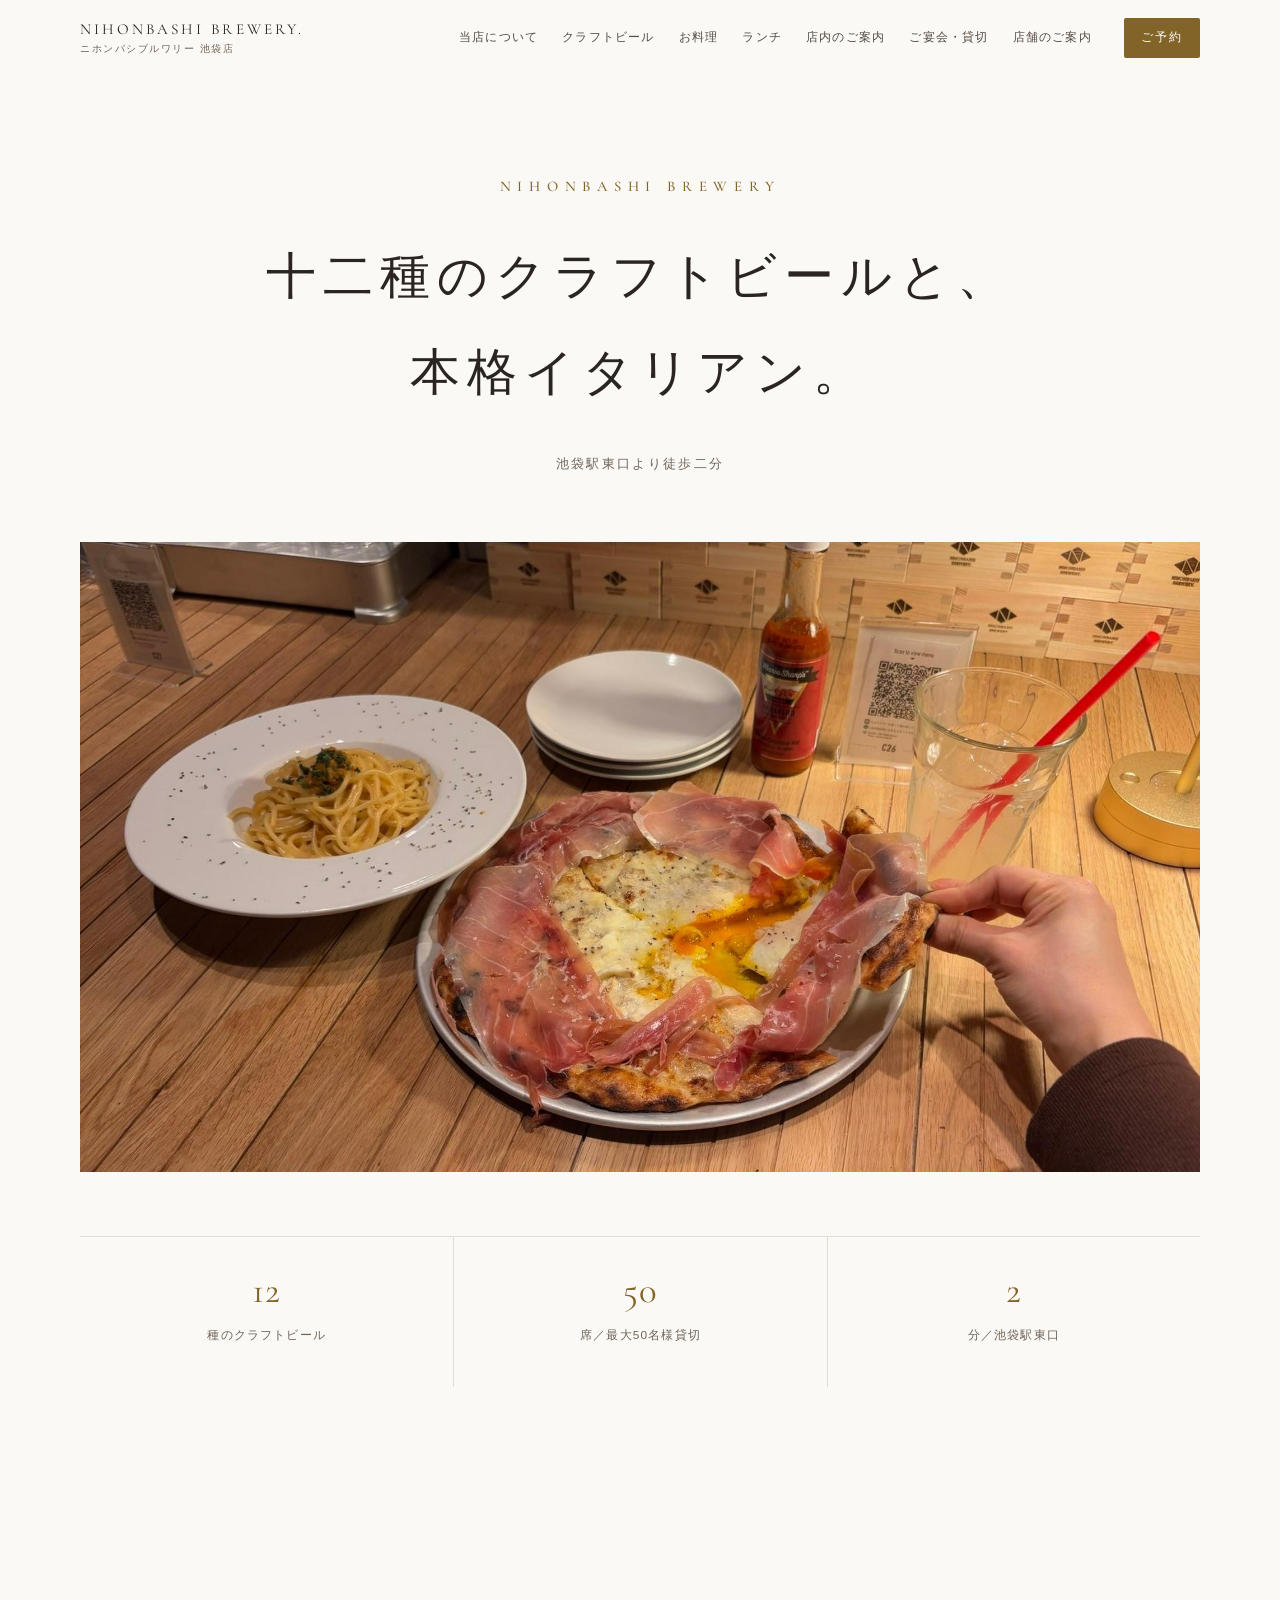
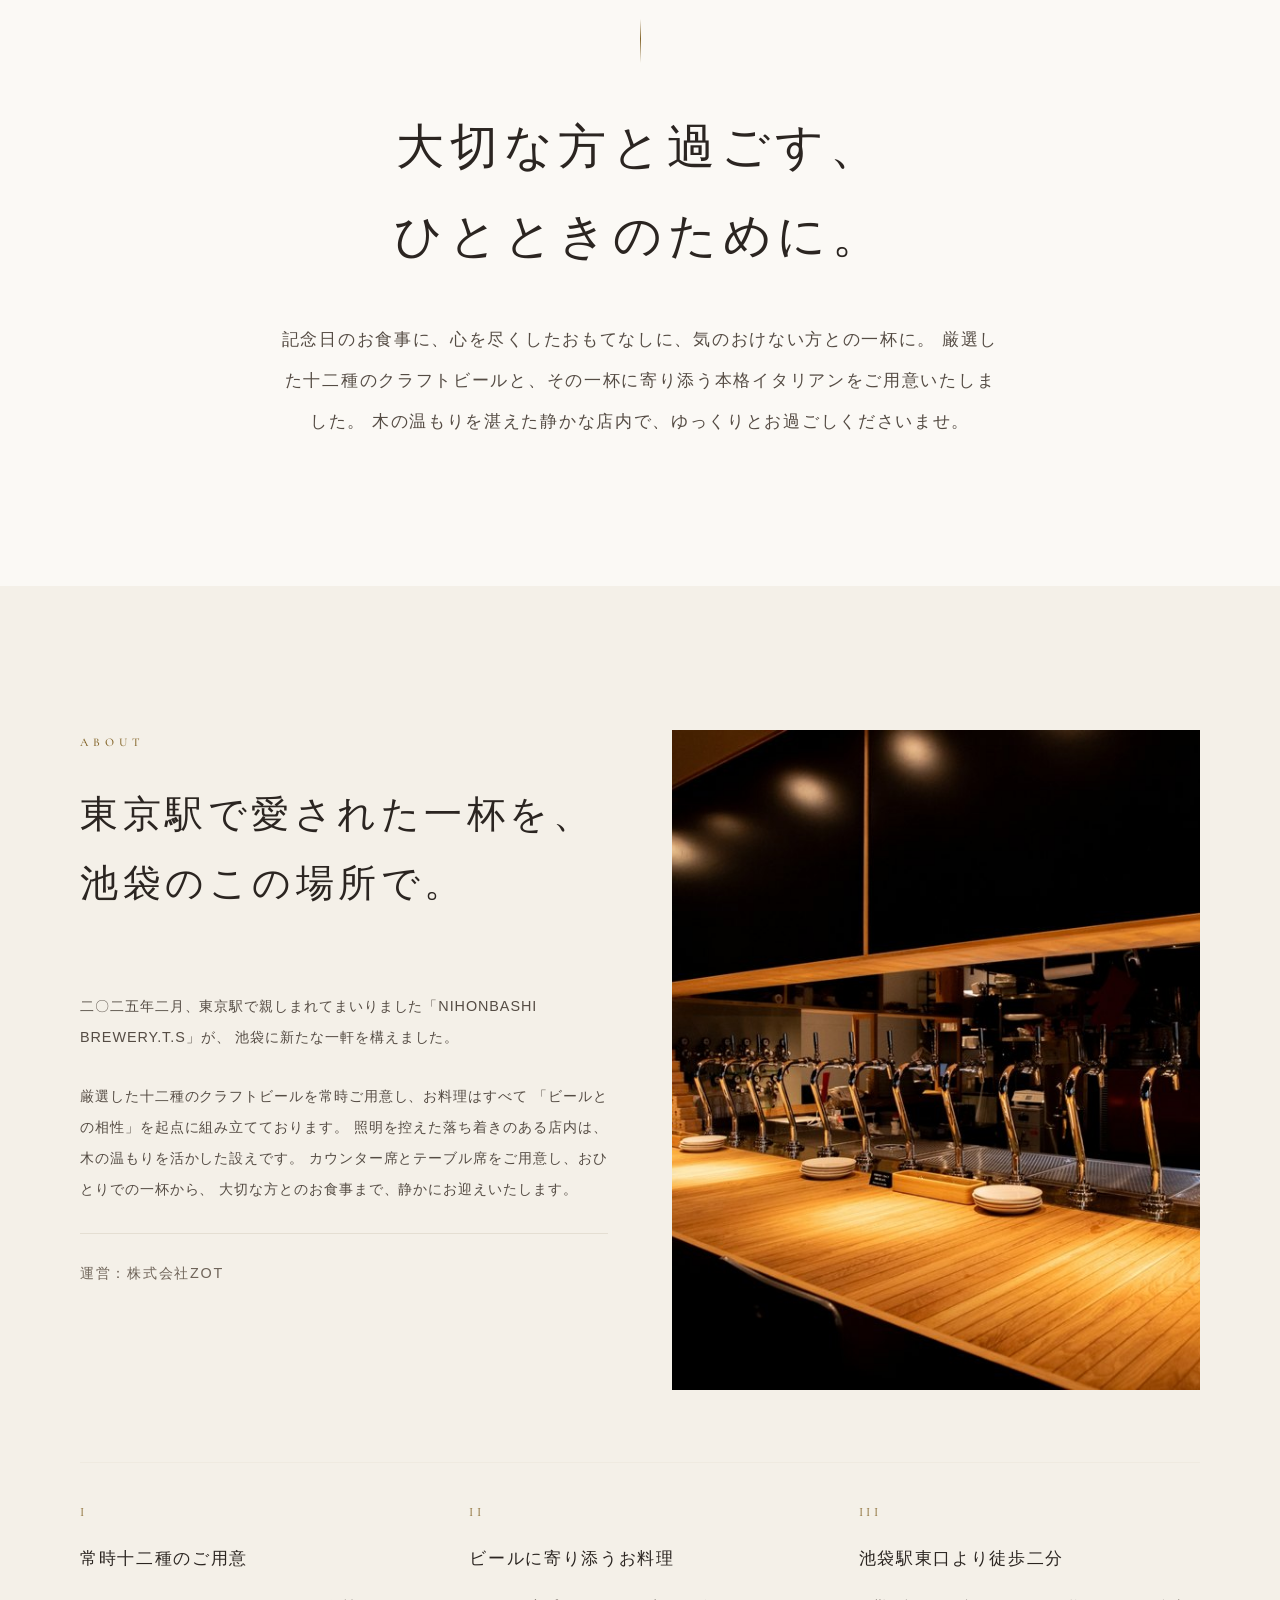
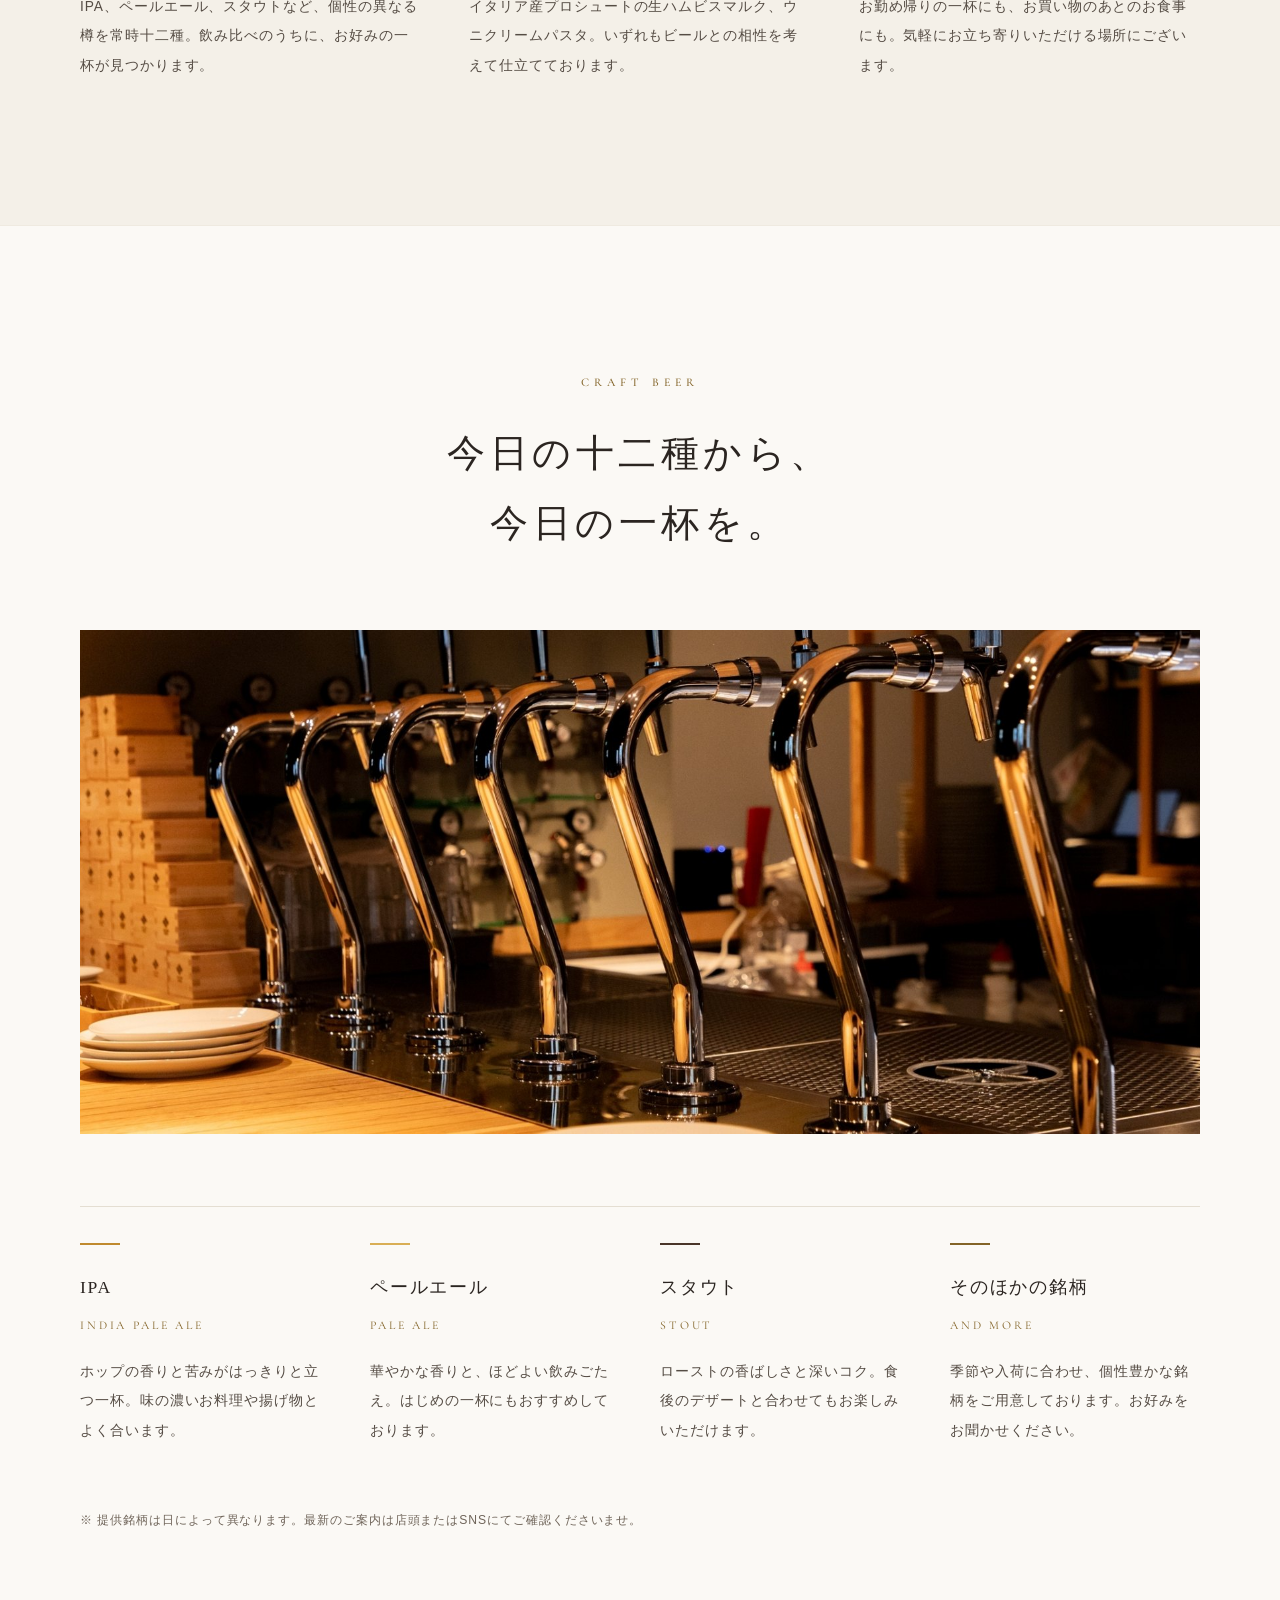
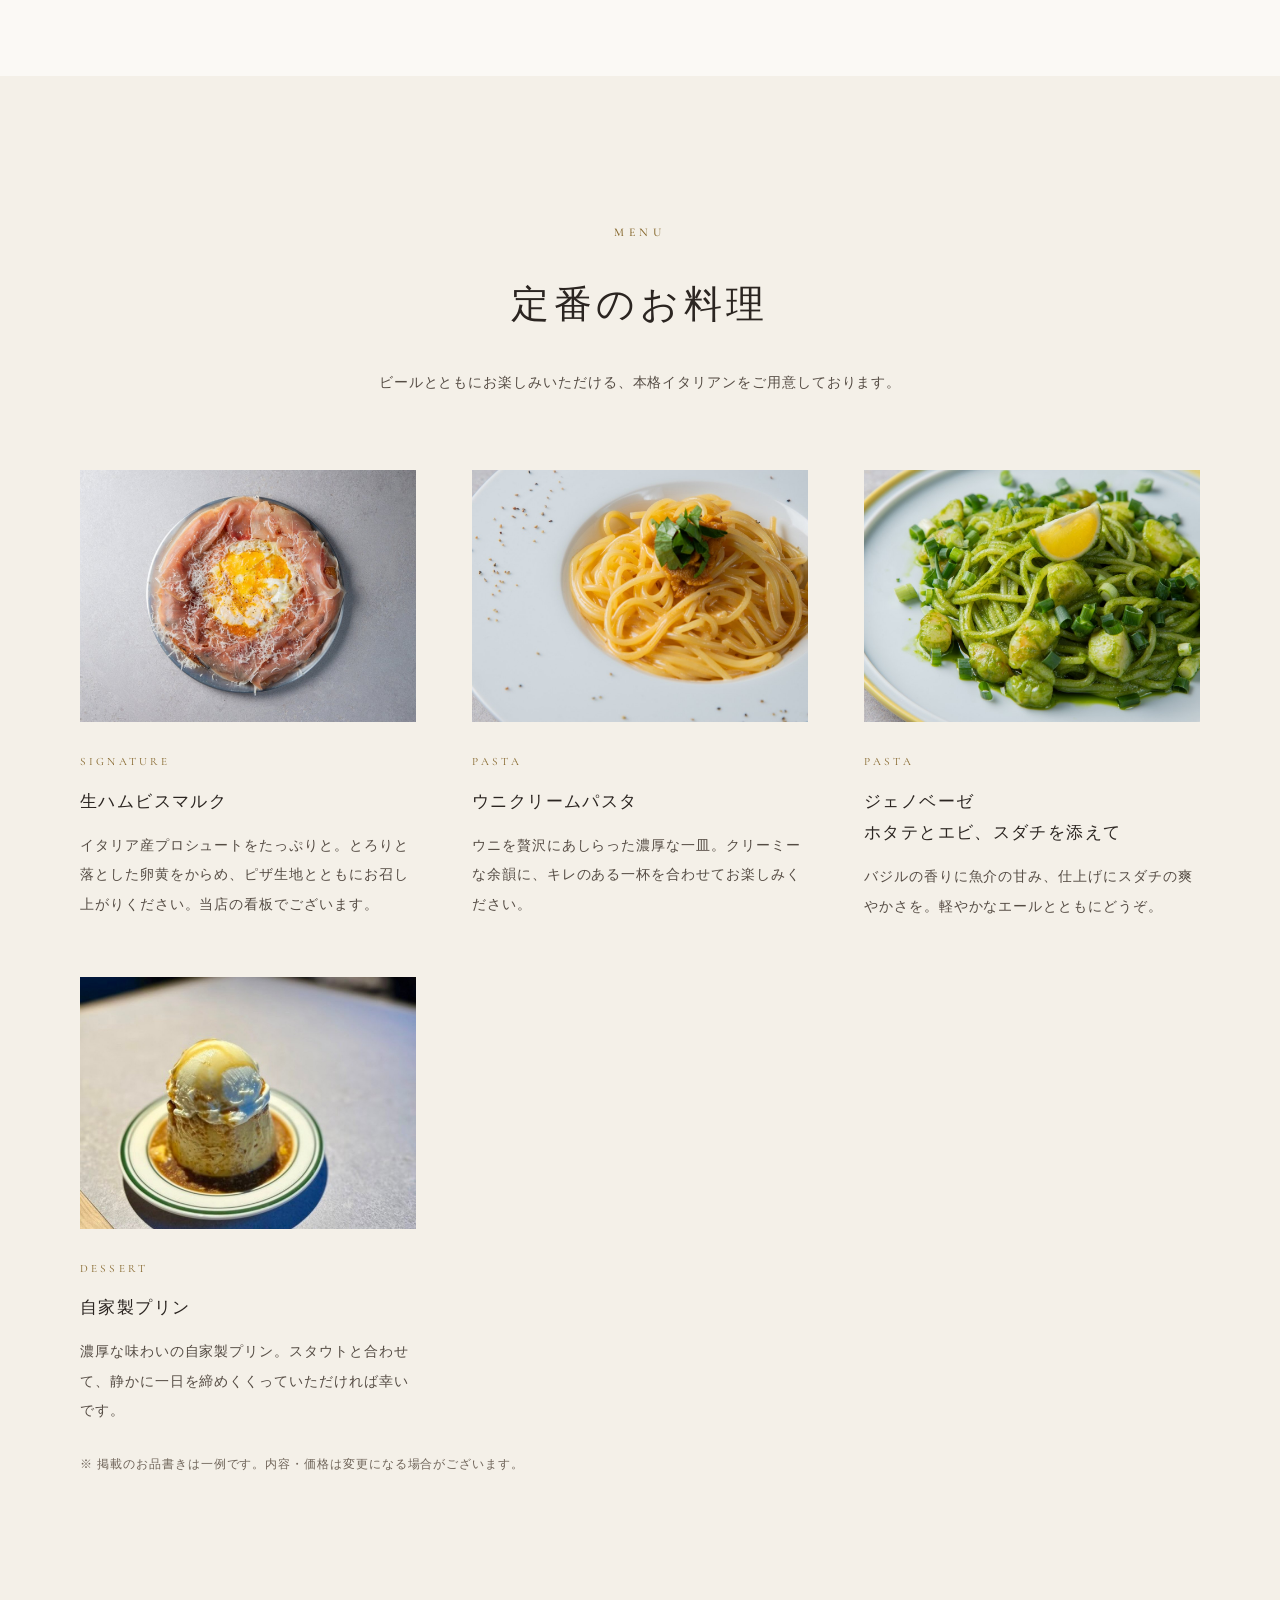
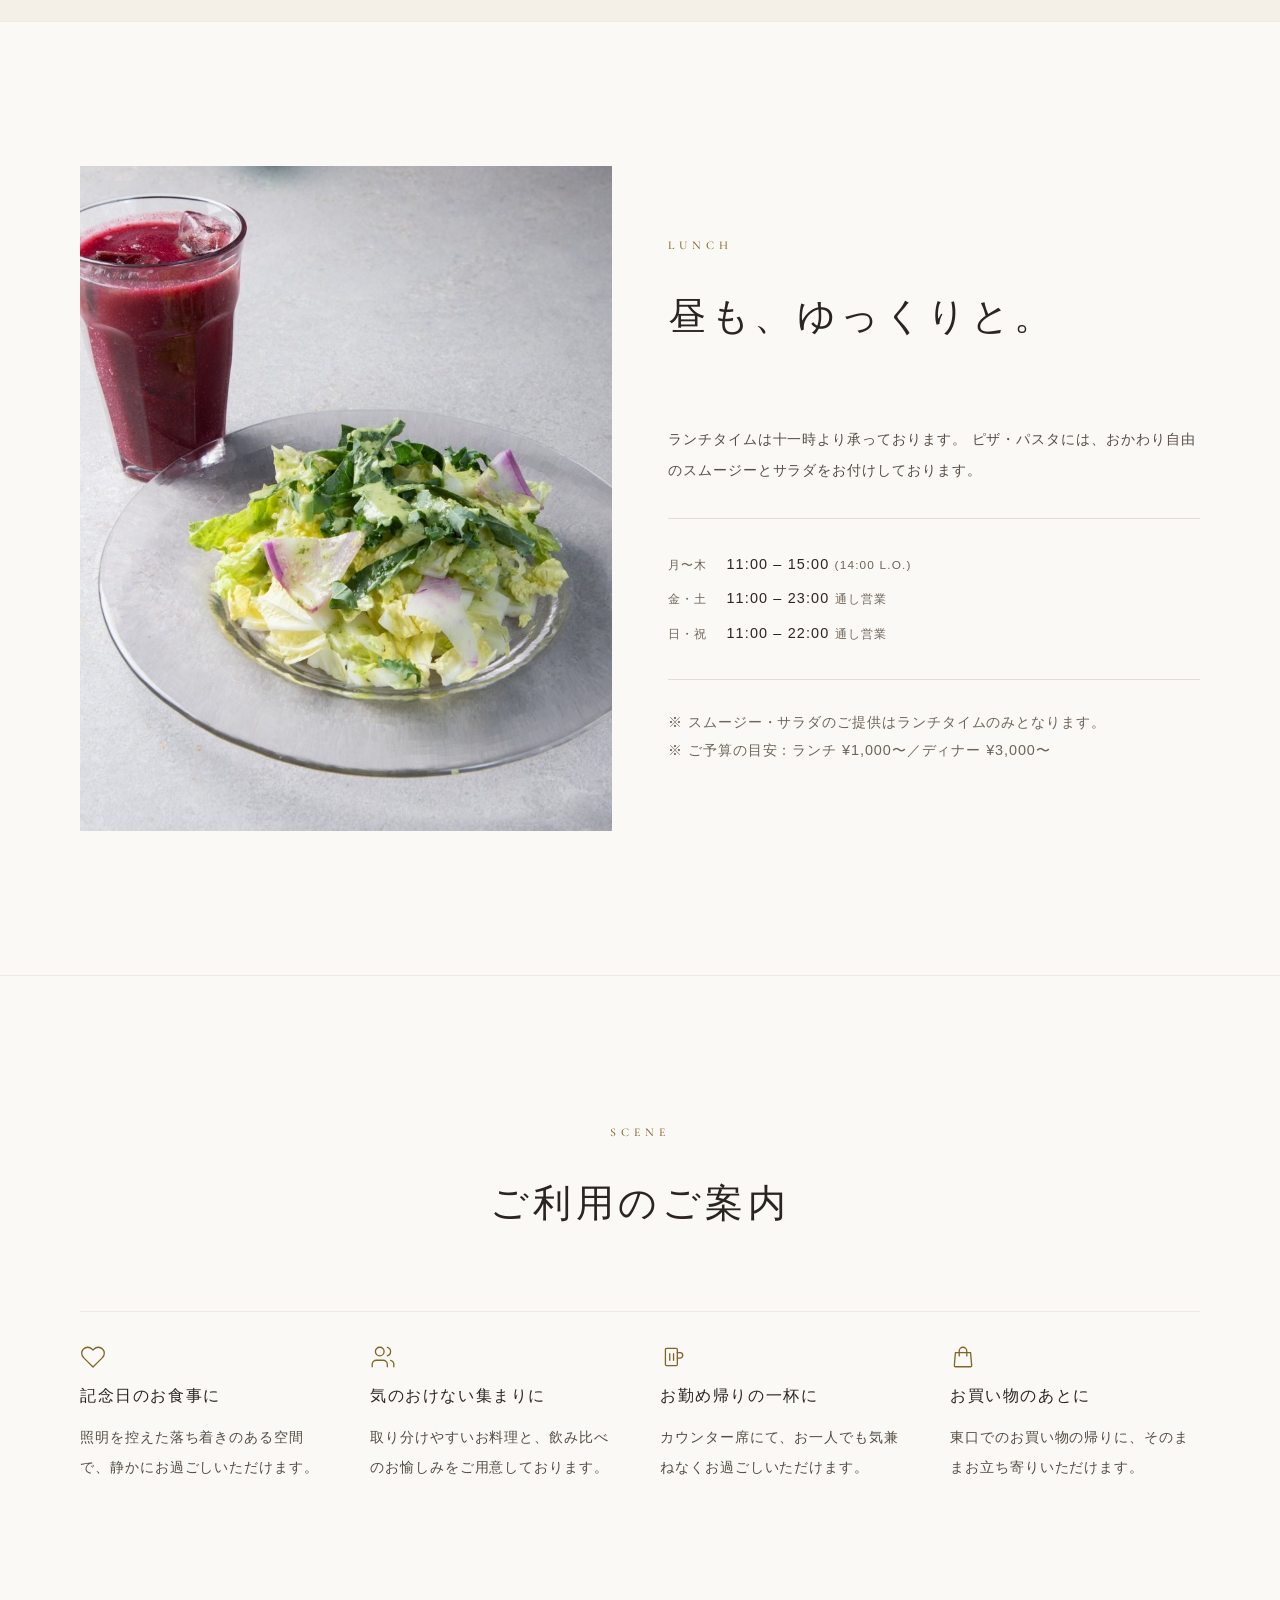
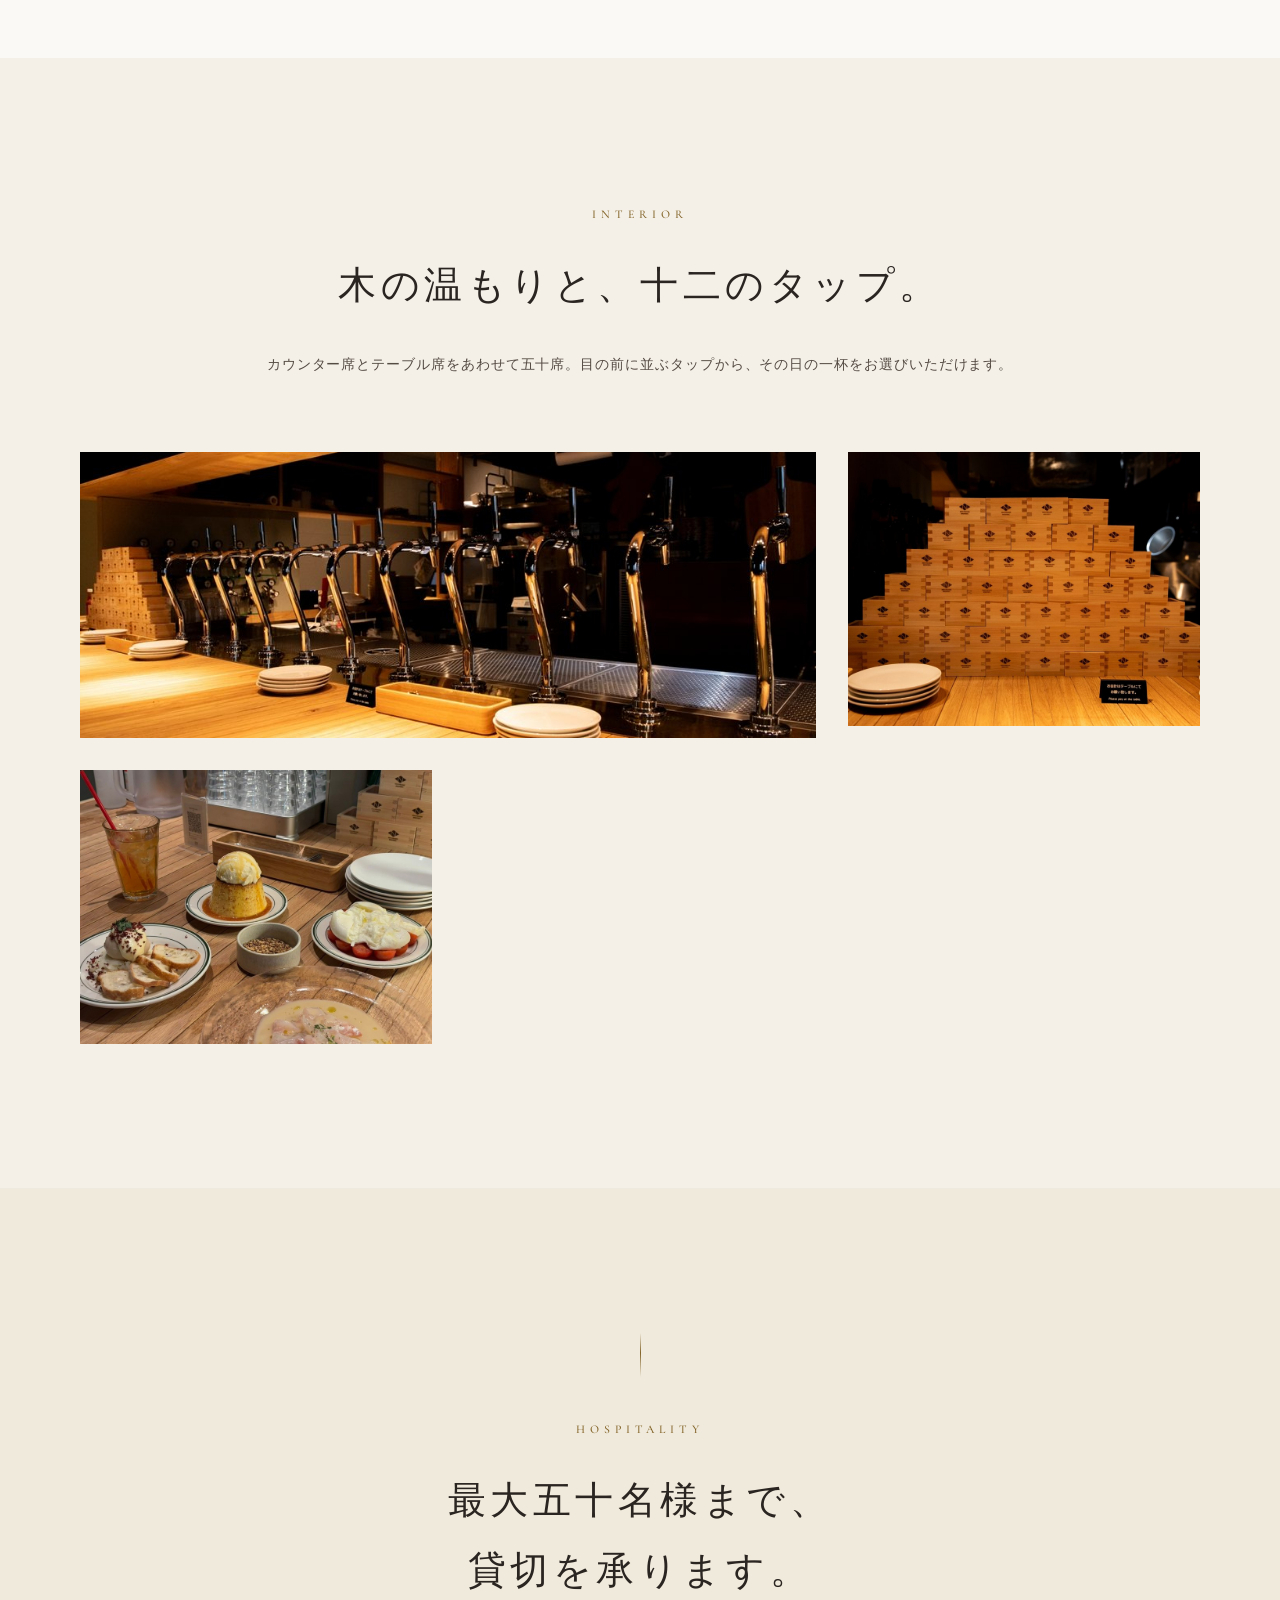
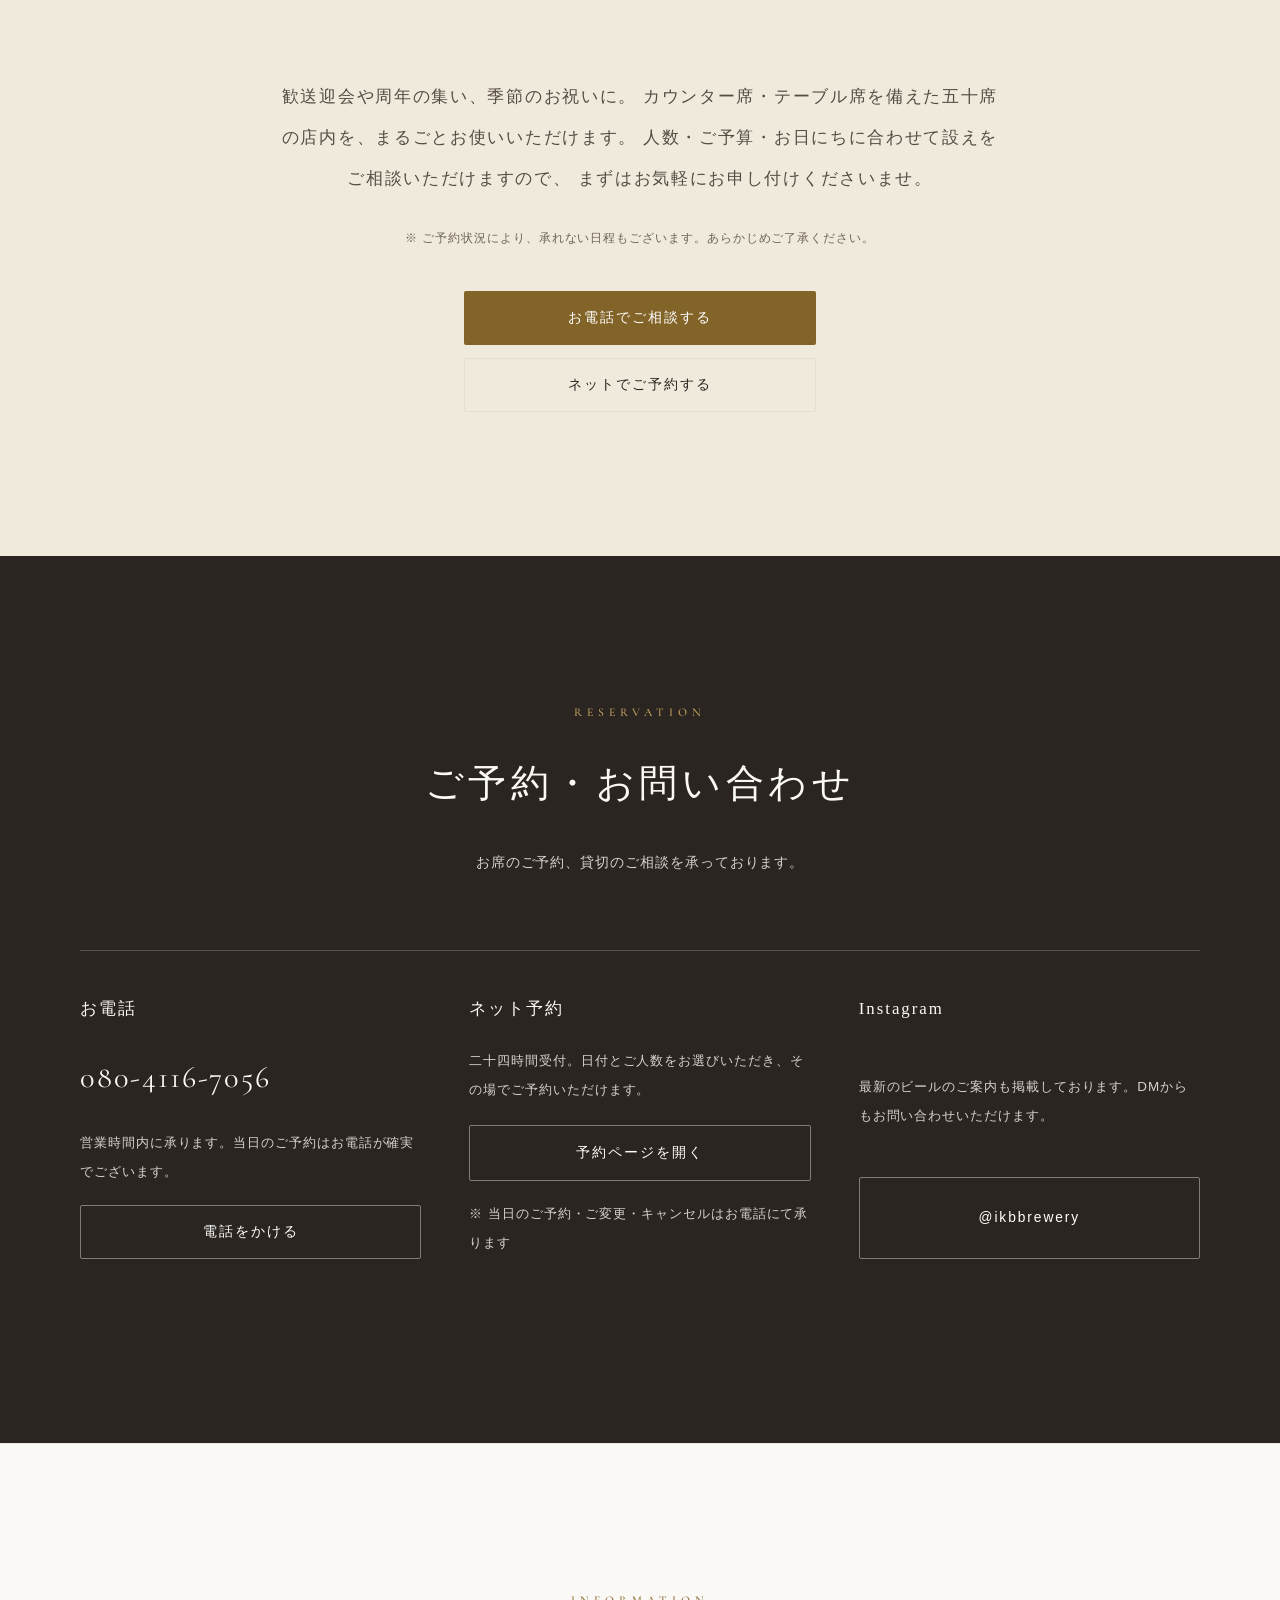
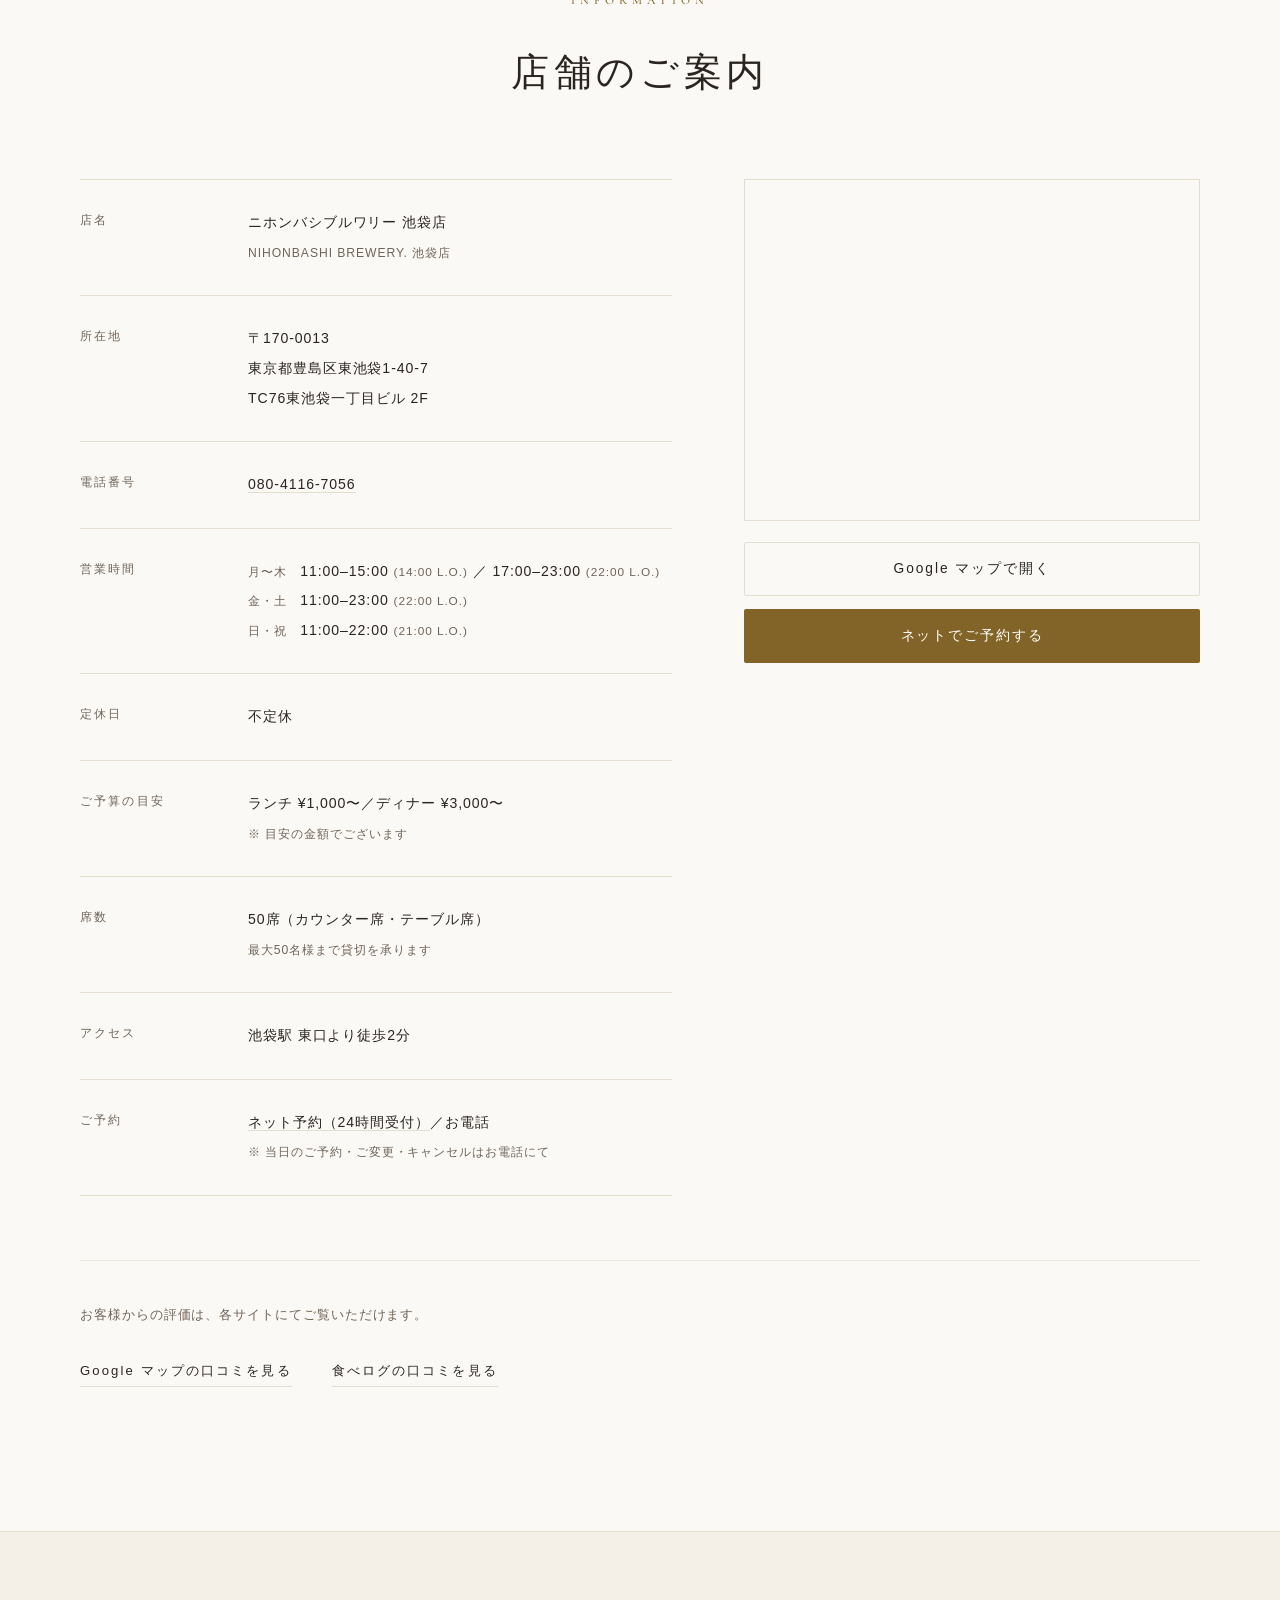
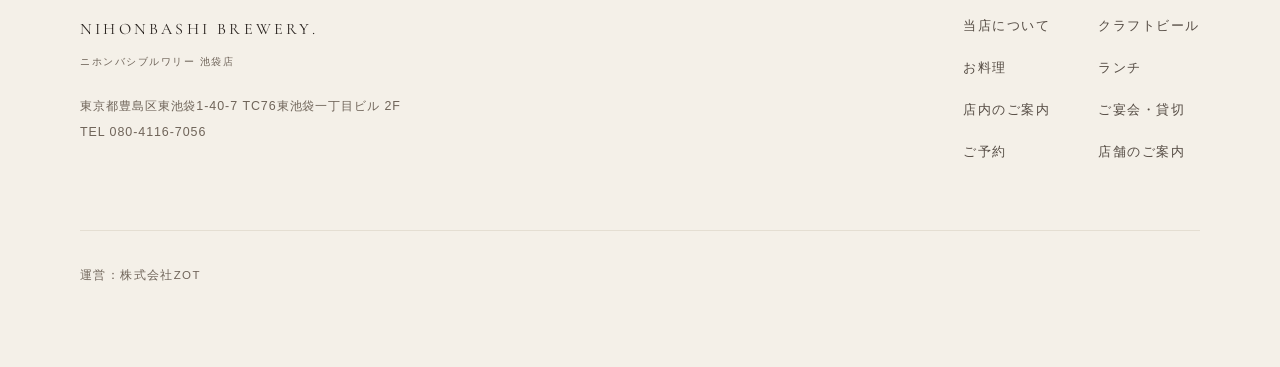
==== commit 6b0c1313: "Redesign around stillness, whitespace, and restraint Rework the visual language toward a quieter, mo" ====
--- a/index.html
+++ b/index.html
@@ -5,15 +5,15 @@
 <meta name="viewport" content="width=device-width, initial-scale=1">
 
 <title>ニホンバシブルワリー 池袋店｜クラフトビールと本格イタリアン</title>
-<meta name="description" content="池袋駅東口より徒歩2分。厳選した12種のクラフトビールと、ビールとの相性を考え抜いた本格イタリアン。木の温もりを活かした50席の店内で、デートにも女子会にも。ご予約は080-4116-7056。">
+<meta name="description" content="池袋駅東口より徒歩2分。厳選した12種のクラフトビールと、ビールとの相性を考え抜いた本格イタリアン。木の温もりを湛えた50席の店内で、静かなひとときをお過ごしください。ご予約は080-4116-7056。">
 <link rel="canonical" href="https://bigbabyboy24-collab.github.io/lp-test/">
 
 <!-- ===== OGP / Twitter Card =====
-     公開URLを変更した場合は、以下の og:url / og:image / canonical を差し替えてください -->
+     公開URLを変更した場合は、og:url / og:image / canonical を差し替えてください -->
 <meta property="og:type" content="restaurant.restaurant">
 <meta property="og:site_name" content="ニホンバシブルワリー 池袋店">
 <meta property="og:title" content="ニホンバシブルワリー 池袋店｜クラフトビールと本格イタリアン">
-<meta property="og:description" content="池袋駅東口より徒歩2分。厳選した12種のクラフトビールと、ビールとの相性を考え抜いた本格イタリアン。">
+<meta property="og:description" content="池袋駅東口より徒歩2分。厳選した12種のクラフトビールと、本格イタリアンをご用意しております。">
 <meta property="og:url" content="https://bigbabyboy24-collab.github.io/lp-test/">
 <meta property="og:image" content="https://bigbabyboy24-collab.github.io/lp-test/images/og.jpg">
 <meta property="og:image:width" content="1200">
@@ -24,12 +24,14 @@
 <meta name="twitter:title" content="ニホンバシブルワリー 池袋店｜クラフトビールと本格イタリアン">
 <meta name="twitter:description" content="池袋駅東口より徒歩2分。厳選した12種のクラフトビールと、本格イタリアン。">
 <meta name="twitter:image" content="https://bigbabyboy24-collab.github.io/lp-test/images/og.jpg">
-<meta name="theme-color" content="#191411">
-
-<!-- 英字見出し用のみ Latin サブセットで読み込み（和文は端末標準フォントを使用） -->
+<meta name="theme-color" content="#FBF9F5">
+
+<!-- 欧文見出し用のみ Latin サブセットで読み込み。
+     和文は端末標準の明朝／ゴシック（游明朝・ヒラギノ）を使用し、
+     Webフォントの読み込み待ちによる文字の跳ねを避けています。 -->
 <link rel="preconnect" href="https://fonts.googleapis.com">
 <link rel="preconnect" href="https://fonts.gstatic.com" crossorigin>
-<link rel="stylesheet" href="https://fonts.googleapis.com/css2?family=Cormorant+Garamond:wght@400;600&display=swap">
+<link rel="stylesheet" href="https://fonts.googleapis.com/css2?family=Cormorant+Garamond:wght@400;500&display=swap">
 
 <!-- ===== 構造化データ（Restaurant） =====
      要確認：営業時間・電話番号・予算は 2025年2月オープン時点の情報です。
@@ -59,11 +61,7 @@
     "postalCode": "170-0013",
     "addressCountry": "JP"
   },
-  "geo": {
-    "@type": "GeoCoordinates",
-    "latitude": 35.7296,
-    "longitude": 139.7160
-  },
+  "geo": { "@type": "GeoCoordinates", "latitude": 35.7296, "longitude": 139.7160 },
   "hasMap": "https://www.google.com/maps/search/?api=1&query=%E6%9D%B1%E4%BA%AC%E9%83%BD%E8%B1%8A%E5%B3%B6%E5%8C%BA%E6%9D%B1%E6%B1%A0%E8%A2%8B1-40-7",
   "publicAccess": true,
   "smokingAllowed": false,
@@ -88,79 +86,58 @@
     "https://tabelog.com/tokyo/A1305/A130501/13305524/"
   ],
   "openingHoursSpecification": [
-    {
-      "@type": "OpeningHoursSpecification",
-      "dayOfWeek": ["Monday", "Tuesday", "Wednesday", "Thursday"],
-      "opens": "11:00",
-      "closes": "15:00"
-    },
-    {
-      "@type": "OpeningHoursSpecification",
-      "dayOfWeek": ["Monday", "Tuesday", "Wednesday", "Thursday"],
-      "opens": "17:00",
-      "closes": "23:00"
-    },
-    {
-      "@type": "OpeningHoursSpecification",
-      "dayOfWeek": ["Friday", "Saturday"],
-      "opens": "11:00",
-      "closes": "23:00"
-    },
-    {
-      "@type": "OpeningHoursSpecification",
-      "dayOfWeek": ["Sunday", "PublicHolidays"],
-      "opens": "11:00",
-      "closes": "22:00"
-    }
+    { "@type": "OpeningHoursSpecification", "dayOfWeek": ["Monday","Tuesday","Wednesday","Thursday"], "opens": "11:00", "closes": "15:00" },
+    { "@type": "OpeningHoursSpecification", "dayOfWeek": ["Monday","Tuesday","Wednesday","Thursday"], "opens": "17:00", "closes": "23:00" },
+    { "@type": "OpeningHoursSpecification", "dayOfWeek": ["Friday","Saturday"], "opens": "11:00", "closes": "23:00" },
+    { "@type": "OpeningHoursSpecification", "dayOfWeek": ["Sunday","PublicHolidays"], "opens": "11:00", "closes": "22:00" }
   ]
 }
 </script>
 
 <style>
 /* =========================================================
-   NIHONBASHI BREWERY. 池袋店 — Landing Page
+   ニホンバシブルワリー 池袋店 — Landing Page
+   静けさ・余白・控えめな品格を軸にした構成
    モバイルファースト / ブレークポイント 768px・1280px
    ========================================================= */
 
 /* ---------- Design tokens ----------
-   アクセントは 1 色（--accent）。ほかはすべてニュートラル。
-   本文色はいずれもクリーム地に対してコントラスト比 4.5:1 以上。 */
+   面は生成り〜オフホワイト。加飾は細い罫線のみ。
+   本文色はいずれも背景に対しコントラスト比 4.5:1 以上（WCAG AA）。 */
 :root {
   /* 面 */
-  --bg:        #FAF7F2;   /* 基本背景（クリーム） */
-  --bg-deep:   #F2ECE1;   /* 一段落とした背景 */
-  --surface:   #FFFFFF;
-  --line:      #E0D5C4;
-
-  /* 文字（--bg 上のコントラスト比） */
-  --ink:       #1F1A16;   /* 15.1:1 */
-  --ink-2:     #4A4038;   /*  8.9:1 */
-  --ink-3:     #6E6157;   /*  5.7:1 */
-
-  /* アクセント（1色） */
-  /* クリーム地 5.4:1 / 濃い地 4.9:1 / 白文字を乗せて 5.7:1 — すべて AA を満たす */
-  --accent:      #A84A18;
-  --accent-deep: #82380F;
-  --accent-tint: #F6EBE1;
-
-  /* 暗部（ヒーロー / フッター） */
-  --dark:      #191411;
-  --dark-2:    #241C17;
+  --paper:    #FBF9F5;   /* 生成り（基本背景） */
+  --paper-2:  #F4F0E8;   /* ごく薄いベージュ */
+  --white:    #FFFFFF;
+  --line:     #E4DED2;   /* 細罫 */
+  --line-2:   #EFEAE0;   /* さらに淡い罫 */
+
+  /* 墨（真っ黒を避けた深い茶） */
+  --ink:      #2B2521;   /* 14.4:1 */
+  --ink-2:    #554C44;   /*  8.0:1 */
+  --ink-3:    #6F6459;   /*  5.4:1 */
+
+  /* 加飾：落ち着いた金・ブロンズ（ごく控えめに） */
+  --bronze:      #836428; /* 5.2:1 — 欧文ラベル・リンク・CTA */
+  --bronze-deep: #6B5020;
+  --bronze-tint: #F0EADC;
+
+  /* 補助：ごく淡い藍と緑（面積は最小限） */
+  --indigo:   #3D4A57;
+  --moss:     #5E6B50;
 
   /* レイアウト */
-  --header-h:  60px;
-  --r:         12px;
-  --r-lg:      20px;
-  --shadow:    0 1px 2px rgba(31,26,22,.05), 0 6px 18px rgba(31,26,22,.06);
-  --shadow-lg: 0 6px 16px rgba(31,26,22,.08), 0 24px 48px rgba(31,26,22,.10);
+  --header-h: 62px;
+  --r:        2px;        /* 角丸はほぼ直角に */
 
   /* 書体 */
-  --serif: "Hiragino Mincho ProN", "Yu Mincho", "YuMincho", serif;
-  --sans:  "Hiragino Sans", "Hiragino Kaku Gothic ProN", "Yu Gothic", "YuGothic",
-           "Helvetica Neue", Arial, sans-serif;
-  --en:    "Cormorant Garamond", "Palatino", Georgia, serif;
-
-  --ease: cubic-bezier(.22, .61, .36, 1);
+  --mincho: "Hiragino Mincho ProN", "Yu Mincho", "YuMincho", "Noto Serif JP",
+            "MS PMincho", serif;
+  --gothic: "Hiragino Sans", "Hiragino Kaku Gothic ProN", "Yu Gothic", "YuGothic",
+            "Noto Sans JP", "Helvetica Neue", Arial, sans-serif;
+  --latin:  "Cormorant Garamond", "Palatino", Georgia, serif;
+
+  --ease: cubic-bezier(.25, .46, .45, .94);
 }
 
 /* ---------- Reset ---------- */
@@ -168,18 +145,18 @@
 
 html {
   scroll-behavior: smooth;
-  scroll-padding-top: calc(var(--header-h) + 8px);
+  scroll-padding-top: calc(var(--header-h) + 12px);
   -webkit-text-size-adjust: 100%;
 }
 
 body {
   margin: 0;
-  background: var(--bg);
+  background: var(--paper);
   color: var(--ink-2);
-  font-family: var(--sans);
-  font-size: 16px;
-  line-height: 1.9;
-  letter-spacing: .02em;
+  font-family: var(--gothic);
+  font-size: 15px;
+  line-height: 2.15;           /* ゆったりと読ませる */
+  letter-spacing: .06em;
   -webkit-font-smoothing: antialiased;
   overflow-wrap: anywhere;
 }
@@ -192,12 +169,7 @@
 a { color: inherit; text-decoration: none; }
 button { font: inherit; }
 
-/* フォーカスリングは必ず残す */
-:focus-visible {
-  outline: 3px solid var(--accent);
-  outline-offset: 3px;
-  border-radius: 4px;
-}
+:focus-visible { outline: 2px solid var(--bronze); outline-offset: 4px; }
 
 @media (prefers-reduced-motion: reduce) {
   html { scroll-behavior: auto; }
@@ -209,78 +181,87 @@
 }
 
 /* ---------- Utilities ---------- */
-.container { width: min(1180px, 100% - 2rem); margin-inline: auto; }
+.container { width: min(1120px, 100% - 2.5rem); margin-inline: auto; }
+.narrow    { width: min(720px, 100% - 2.5rem); margin-inline: auto; }
 
 .skip-link {
   position: absolute; left: -9999px; top: 0; z-index: 200;
-  padding: .8rem 1.25rem; background: var(--ink); color: #fff;
+  padding: .8rem 1.25rem; background: var(--ink); color: var(--paper);
 }
 .skip-link:focus { left: 0; }
 
-.note { margin-top: 1.5rem; color: var(--ink-3); font-size: .8rem; line-height: 1.8; }
-
-/* ---------- Typography scale ----------
-   英字ラベル（小・レタースペース広め）→ 和文見出し（大・明朝）の対比 */
+.note { margin-top: 1.75rem; color: var(--ink-3); font-size: .76rem; line-height: 1.95; }
+
+/* 小さな加飾（細い縦罫）。和の意匠に寄せず、細線のみに留める */
+.ornament {
+  display: block; width: 1px; height: 44px;
+  margin: 0 auto 2.5rem;
+  background: linear-gradient(180deg, transparent, var(--bronze) 45%, transparent);
+}
+
+/* ---------- Typography ---------- */
 .label {
-  display: block;
-  margin-bottom: .75rem;
-  font-family: var(--en);
-  font-size: .8rem;
-  font-weight: 600;
-  letter-spacing: .34em;
-  text-transform: uppercase;
-  color: var(--accent);
+  display: block; margin-bottom: 1.5rem;
+  font-family: var(--latin);
+  font-size: .74rem; font-weight: 500;
+  letter-spacing: .42em; text-transform: uppercase;
+  color: var(--bronze);
 }
 .title {
-  font-family: var(--serif);
-  font-weight: 600;
-  font-size: clamp(1.5rem, 6vw, 2.6rem);
-  line-height: 1.5;
-  letter-spacing: .03em;
+  font-family: var(--mincho); font-weight: 500;
+  font-size: clamp(1.45rem, 5.6vw, 2.35rem);
+  line-height: 1.85;                 /* 見出しも余白で呼吸させる */
+  letter-spacing: .12em;
   color: var(--ink);
 }
-.desc { margin-top: 1.25rem; color: var(--ink-2); }
-
-.section { padding: clamp(3.5rem, 11vw, 7rem) 0; }
-.section-tint { background: var(--bg-deep); }
-.section-head { max-width: 46rem; margin-bottom: clamp(2rem, 6vw, 3.5rem); }
-
-/* ---------- Buttons ---------- */
+.title-lg { font-size: clamp(1.7rem, 7vw, 3rem); }
+.lead {
+  margin-top: 2rem;
+  font-family: var(--mincho);
+  font-size: clamp(.95rem, 3.6vw, 1.06rem);
+  line-height: 2.4; letter-spacing: .1em;
+  color: var(--ink-2);
+}
+.desc { margin-top: 1.75rem; color: var(--ink-2); font-size: .9rem; }
+
+/* セクション：間隔を大きく取り、細罫で静かに区切る */
+.section { padding: clamp(4.5rem, 15vw, 9rem) 0; }
+.section-tint { background: var(--paper-2); }
+.section + .section:not(.section-tint):not(.section-dark) { border-top: 1px solid var(--line-2); }
+.section-head { margin-bottom: clamp(2.5rem, 8vw, 4.5rem); }
+.section-head-center { text-align: center; }
+
+/* ---------- Buttons：角はほぼ直角、装飾は最小限 ---------- */
 .btn {
-  display: flex;
-  align-items: center;
-  justify-content: center;
-  gap: .55em;
-  width: 100%;
-  min-height: 52px;              /* タップ領域を確保 */
-  padding: .85em 1.5em;
-  border: 1px solid transparent;
-  border-radius: 999px;
-  font-size: .95rem;
-  font-weight: 700;
-  letter-spacing: .05em;
-  line-height: 1.4;
-  text-align: center;
+  display: flex; align-items: center; justify-content: center; gap: .6em;
+  width: 100%; min-height: 54px; padding: .9em 1.75em;
+  border: 1px solid transparent; border-radius: var(--r);
+  font-family: var(--gothic);
+  font-size: .86rem; font-weight: 500;
+  letter-spacing: .14em; line-height: 1.5; text-align: center;
   cursor: pointer;
-  transition: background-color .25s var(--ease), color .25s var(--ease),
-              border-color .25s var(--ease), transform .2s var(--ease),
-              box-shadow .25s var(--ease);
-}
-.btn:hover { transform: translateY(-2px); }
-.btn:active { transform: translateY(0); }
-.btn svg { flex: none; width: 1.15em; height: 1.15em; }
-
-.btn-primary {
-  background: var(--accent); color: #fff;
-  box-shadow: 0 4px 14px rgba(168,74,24,.3);
-}
-.btn-primary:hover { background: var(--accent-deep); box-shadow: 0 8px 22px rgba(168,74,24,.36); }
+  transition: background-color .45s var(--ease), color .45s var(--ease),
+              border-color .45s var(--ease), opacity .45s var(--ease);
+}
+.btn svg { flex: none; width: 1.05em; height: 1.05em; }
+
+.btn-primary { background: var(--bronze); color: var(--white); }
+.btn-primary:hover { background: var(--bronze-deep); }
 
 .btn-outline { background: transparent; color: var(--ink); border-color: var(--line); }
-.btn-outline:hover { background: var(--surface); border-color: var(--ink-3); }
-
-.btn-onDark { background: rgba(255,255,255,.1); color: #fff; border-color: rgba(255,255,255,.42); }
-.btn-onDark:hover { background: rgba(255,255,255,.2); border-color: #fff; }
+.btn-outline:hover { background: var(--white); border-color: var(--bronze); }
+
+.btn-quiet {
+  width: auto; min-height: 0; padding: 0 0 .35rem;
+  border: 0; border-bottom: 1px solid var(--line);
+  border-radius: 0; color: var(--ink);
+  font-size: .82rem; letter-spacing: .16em;
+  transition: border-color .45s var(--ease), color .45s var(--ease);
+}
+.btn-quiet:hover { color: var(--bronze); border-bottom-color: var(--bronze); }
+
+.btn-onDark { background: transparent; color: var(--white); border-color: rgba(255,255,255,.4); }
+.btn-onDark:hover { background: rgba(255,255,255,.1); border-color: var(--white); }
 
 /* =========================================================
    Header
@@ -288,427 +269,392 @@
 .site-header {
   position: fixed; inset: 0 0 auto 0; z-index: 100;
   height: var(--header-h);
-  background: rgba(250,247,242,.9);
-  backdrop-filter: saturate(150%) blur(12px);
-  -webkit-backdrop-filter: saturate(150%) blur(12px);
+  background: rgba(251,249,245,.92);
+  backdrop-filter: saturate(120%) blur(10px);
+  -webkit-backdrop-filter: saturate(120%) blur(10px);
   border-bottom: 1px solid transparent;
-  transition: background-color .3s var(--ease), border-color .3s var(--ease);
-}
-.site-header.is-scrolled { background: rgba(250,247,242,.97); border-bottom-color: var(--line); }
-
+  transition: border-color .5s var(--ease), background-color .5s var(--ease);
+}
+.site-header.is-scrolled { background: rgba(251,249,245,.98); border-bottom-color: var(--line-2); }
 .header-inner { height: 100%; display: flex; align-items: center; justify-content: space-between; gap: 1rem; }
 
-.brand { display: grid; line-height: 1.3; }
-.brand-en { font-family: var(--en); font-size: 1rem; font-weight: 600; letter-spacing: .16em; color: var(--ink); }
-.brand-ja { font-size: .64rem; letter-spacing: .08em; color: var(--ink-3); }
+.brand { display: grid; gap: .2rem; line-height: 1.3; }
+.brand-en { font-family: var(--latin); font-size: .95rem; letter-spacing: .2em; color: var(--ink); }
+.brand-ja { font-size: .6rem; letter-spacing: .16em; color: var(--ink-3); }
 
 .nav-toggle {
   display: grid; place-content: center;
-  width: 44px; height: 44px; padding: 0;
-  background: none; border: 0; cursor: pointer;
+  width: 44px; height: 44px; padding: 0; background: none; border: 0; cursor: pointer;
 }
 .nav-toggle span {
-  display: block; width: 22px; height: 1.5px; margin: 5px 0;
-  background: var(--ink); border-radius: 2px;
-  transition: transform .3s var(--ease), opacity .2s var(--ease);
-}
-.nav-toggle[aria-expanded="true"] span:nth-child(1) { transform: translateY(6.5px) rotate(45deg); }
+  display: block; width: 20px; height: 1px; margin: 5px 0;
+  background: var(--ink);
+  transition: transform .4s var(--ease), opacity .3s var(--ease);
+}
+.nav-toggle[aria-expanded="true"] span:nth-child(1) { transform: translateY(6px) rotate(45deg); }
 .nav-toggle[aria-expanded="true"] span:nth-child(2) { opacity: 0; }
-.nav-toggle[aria-expanded="true"] span:nth-child(3) { transform: translateY(-6.5px) rotate(-45deg); }
+.nav-toggle[aria-expanded="true"] span:nth-child(3) { transform: translateY(-6px) rotate(-45deg); }
 
 .nav {
   position: fixed; inset: var(--header-h) 0 auto 0;
-  padding: .5rem 1rem calc(1.5rem + env(safe-area-inset-bottom));
-  max-height: calc(100dvh - var(--header-h));
-  overflow-y: auto;
-  background: rgba(250,247,242,.99);
-  backdrop-filter: blur(12px); -webkit-backdrop-filter: blur(12px);
+  max-height: calc(100dvh - var(--header-h)); overflow-y: auto;
+  padding: .5rem 1.25rem calc(2rem + env(safe-area-inset-bottom));
+  background: rgba(251,249,245,.99);
+  backdrop-filter: blur(10px); -webkit-backdrop-filter: blur(10px);
   border-bottom: 1px solid var(--line);
-  box-shadow: var(--shadow-lg);
-  opacity: 0; visibility: hidden; transform: translateY(-8px);
-  transition: opacity .26s var(--ease), transform .26s var(--ease), visibility .26s;
-}
-.nav.is-open { opacity: 1; visibility: visible; transform: none; }
+  opacity: 0; visibility: hidden;
+  transition: opacity .45s var(--ease), visibility .45s;
+}
+.nav.is-open { opacity: 1; visibility: visible; }
 .nav-list a {
-  display: block; padding: .9rem .25rem;
-  border-bottom: 1px solid var(--line);
-  font-size: .95rem; color: var(--ink);
-}
-.nav-cta { margin-top: 1.25rem; }
-
-/* =========================================================
-   Hero（暗いオーバーレイ + 白文字）
-   ========================================================= */
-.hero {
-  position: relative;
-  display: flex; align-items: flex-end;
-  min-height: 88svh;
-  padding: calc(var(--header-h) + 4rem) 0 3rem;
-  /* 画像が無くても成立するフォールバック */
-  background:
-    radial-gradient(120% 80% at 75% 15%, rgba(168,74,24,.5) 0%, rgba(168,74,24,0) 60%),
-    linear-gradient(165deg, #3A2A1E 0%, var(--dark-2) 55%, var(--dark) 100%);
-  overflow: hidden;
-}
+  display: block; padding: 1rem .25rem;
+  border-bottom: 1px solid var(--line-2);
+  font-size: .88rem; letter-spacing: .12em; color: var(--ink);
+}
+.nav-cta { margin-top: 1.5rem; }
+
+/* =========================================================
+   Hero：写真を大きく、文字は最小限。周囲に余白を確保する
+   ========================================================= */
+.hero { padding: calc(var(--header-h) + clamp(3rem, 12vw, 6rem)) 0 clamp(3rem, 10vw, 5.5rem); }
+.hero-head { text-align: center; margin-bottom: clamp(2.5rem, 8vw, 4rem); }
+.hero-en {
+  display: block; margin-bottom: 1.75rem;
+  font-family: var(--latin); font-size: clamp(.78rem, 3vw, .92rem);
+  letter-spacing: .46em; text-transform: uppercase; color: var(--bronze);
+}
+.hero-ja {
+  font-family: var(--mincho); font-weight: 500;
+  font-size: clamp(1.6rem, 7.4vw, 3.1rem);
+  line-height: 1.95; letter-spacing: .14em; color: var(--ink);
+}
+.hero-sub {
+  margin-top: 1.75rem;
+  font-size: .8rem; letter-spacing: .18em; color: var(--ink-3);
+}
+
 /* ▼ 差し替え箇所：images/hero.jpg（推奨 2000×1200 / 5:3）
-     alt="" は装飾扱い。文字が乗るため被写体は右〜中央寄りが理想 */
-.hero-img {
-  position: absolute; inset: 0;
-  width: 100%; height: 100%;
-  object-fit: cover;
-  opacity: .55;
-}
-.hero::after {
-  content: "";
-  position: absolute; inset: 0;
-  background:
-    linear-gradient(180deg, rgba(25,20,17,.72) 0%, rgba(25,20,17,.36) 34%, rgba(25,20,17,.9) 100%),
-    linear-gradient(95deg, rgba(25,20,17,.7) 0%, rgba(25,20,17,.25) 70%);
-}
-.hero-inner { position: relative; z-index: 1; color: #fff; }
-
-.hero-eyebrow {
-  display: inline-flex; align-items: center; gap: .5em;
-  margin-bottom: 1.25rem; padding: .4em 1em;
-  border: 1px solid rgba(255,255,255,.45); border-radius: 999px;
-  font-size: .74rem; letter-spacing: .1em; color: #fff;
-}
-.hero-eyebrow::before { content: ""; width: 6px; height: 6px; border-radius: 50%; background: #E8873F; }
-
-.hero-title { display: grid; gap: .9rem; margin-bottom: 1.25rem; }
-.hero-en {
-  font-family: var(--en); font-size: clamp(.85rem, 3.4vw, 1.05rem);
-  font-weight: 600; letter-spacing: .32em; color: #EBA870;
-}
-.hero-ja {
-  font-family: var(--serif); font-weight: 600; color: #fff;
-  font-size: clamp(1.85rem, 8.2vw, 4rem); line-height: 1.4; letter-spacing: .03em;
-  text-shadow: 0 2px 18px rgba(0,0,0,.5);
-}
-.hero-lead {
-  max-width: 34em; margin-bottom: 2rem;
-  color: rgba(255,255,255,.94); font-size: clamp(.9rem, 3.6vw, 1.02rem); line-height: 2;
-}
-.hero-actions { display: grid; gap: .7rem; margin-bottom: 2.25rem; }
+     画像の周囲に余白を確保するため、コンテナ幅の内側に収めています */
+.hero-figure {
+  position: relative; overflow: hidden;
+  aspect-ratio: 3 / 2;
+  background: linear-gradient(140deg, var(--paper-2), #D9CFBC);
+}
+.hero-figure img { width: 100%; height: 100%; object-fit: cover; }
 
 .hero-facts {
-  display: grid; grid-template-columns: repeat(3, 1fr); gap: .75rem;
-  padding-top: 1.5rem; border-top: 1px solid rgba(255,255,255,.28);
-}
+  display: grid; grid-template-columns: repeat(3, 1fr);
+  margin-top: clamp(2.5rem, 8vw, 4rem);
+  border-top: 1px solid var(--line);
+}
+.hero-facts li { padding: 1.75rem .5rem; text-align: center; }
+.hero-facts li + li { border-left: 1px solid var(--line); }
 .hero-facts strong {
-  display: block; font-family: var(--en); font-size: 1.75rem;
-  font-weight: 600; line-height: 1.1; color: #EBA870;
-}
-.hero-facts span { font-size: .72rem; letter-spacing: .04em; color: rgba(255,255,255,.9); }
-
-/* =========================================================
-   共通：画像フレーム（比率固定・キャプション付き）
-   画像が未設定でもレイアウトが崩れないよう aspect-ratio で確保
-   ========================================================= */
-.frame {
-  position: relative;
-  overflow: hidden;
-  border-radius: var(--r);
-  background: linear-gradient(135deg, #4A3728, #241C17);  /* 画像未設定時の下地 */
-}
-.frame img { width: 100%; height: 100%; object-fit: cover; }
-.frame-4x3 { aspect-ratio: 4 / 3; }
-.frame-6x5 { aspect-ratio: 6 / 5; }
-.frame-9x7 { aspect-ratio: 9 / 7; }
-.frame-band { aspect-ratio: 20 / 9; }
-
-/* 画像の上に薄く重ねる説明キャプション */
-.frame figcaption,
-.frame-cap {
-  position: absolute; inset: auto 0 0 0;
-  padding: 1.75rem .9rem .7rem;
-  background: linear-gradient(180deg, rgba(25,20,17,0), rgba(25,20,17,.78));
-  color: #fff; font-size: .76rem; letter-spacing: .04em; line-height: 1.6;
-}
-
-/* =========================================================
-   Concept
-   ========================================================= */
-.concept-lead { font-family: var(--serif); font-size: 1.15rem; line-height: 1.9; color: var(--ink); }
-.concept-copy p + p { margin-top: 1.15rem; }
-.concept-sign {
-  margin-top: 1.75rem; padding-top: 1.15rem; border-top: 1px solid var(--line);
-  font-size: .8rem; letter-spacing: .08em; color: var(--ink-3);
-}
-.points { display: grid; gap: .9rem; margin-top: 2.5rem; }
-.point {
-  position: relative; padding: 1.75rem 1.5rem;
-  background: var(--surface); border-radius: var(--r); box-shadow: var(--shadow);
-}
+  display: block; margin-bottom: .5rem;
+  font-family: var(--latin); font-size: 1.9rem; font-weight: 400;
+  line-height: 1; letter-spacing: .04em; color: var(--bronze);
+}
+.hero-facts span { font-size: .7rem; letter-spacing: .1em; color: var(--ink-3); }
+
+/* =========================================================
+   Greeting：静かな導入
+   ========================================================= */
+.greeting { text-align: center; }
+.greeting .lead { margin-top: 2.5rem; }
+
+/* =========================================================
+   About：ブランドストーリー
+   ========================================================= */
+.about-body p + p { margin-top: 1.75rem; }
+.about-body p { font-size: .9rem; }
+.about-sign {
+  margin-top: 2.5rem; padding-top: 1.5rem; border-top: 1px solid var(--line);
+  font-size: .76rem; letter-spacing: .12em; color: var(--ink-3);
+}
+.about-figure { margin-top: 3rem; aspect-ratio: 3 / 2; overflow: hidden; background: var(--paper-2); }
+.about-figure img { width: 100%; height: 100%; object-fit: cover; }
+
+.points { display: grid; gap: 0; margin-top: clamp(3rem, 8vw, 4.5rem); border-top: 1px solid var(--line-2); }
+.point { padding: 2.25rem 0; border-bottom: 1px solid var(--line-2); }
 .point-num {
-  position: absolute; top: 1.1rem; right: 1.3rem;
-  font-family: var(--en); font-size: 1.5rem; font-weight: 600; color: var(--line);
+  display: block; margin-bottom: .9rem;
+  font-family: var(--latin); font-size: .8rem; letter-spacing: .3em; color: var(--bronze);
 }
 .point h3 {
-  margin-bottom: .5rem; padding-right: 2.75rem;
-  font-family: var(--serif); font-size: 1.05rem; font-weight: 600; color: var(--ink);
-}
-.point p { font-size: .88rem; color: var(--ink-2); line-height: 1.9; }
+  margin-bottom: .9rem;
+  font-family: var(--mincho); font-size: 1.05rem; font-weight: 500;
+  letter-spacing: .1em; color: var(--ink);
+}
+.point p { font-size: .86rem; }
 
 /* =========================================================
    Beer
    ========================================================= */
-.beer-band { margin-bottom: 1.75rem; box-shadow: var(--shadow-lg); border-radius: var(--r-lg); }
-.beer-grid { display: grid; gap: 1rem; }
-.beer-card { padding: 1.5rem 1.35rem 1.75rem; background: var(--surface); border-radius: var(--r); box-shadow: var(--shadow); }
-.beer-swatch { height: 84px; margin-bottom: 1.15rem; border-radius: 8px; position: relative; overflow: hidden; }
-.beer-swatch::after {
-  content: ""; position: absolute; inset: 0 0 auto 0; height: 20%;
-  background: linear-gradient(180deg, rgba(255,255,255,.9), rgba(255,255,255,.3));
-}
-.beer-swatch[data-tone="ipa"]   { background: linear-gradient(180deg, #E8A03C, #C2701C); }
-.beer-swatch[data-tone="pale"]  { background: linear-gradient(180deg, #F2C868, #DC9C34); }
-.beer-swatch[data-tone="stout"] { background: linear-gradient(180deg, #5C3F2C, #241611); }
-.beer-swatch[data-tone="more"]  { background: linear-gradient(135deg, #E8A03C, #A84A18 48%, #241611); }
-.beer-card h3 { font-family: var(--serif); font-size: 1.1rem; font-weight: 600; color: var(--ink); }
-.beer-style { margin-bottom: .75rem; font-family: var(--en); font-size: .78rem; font-weight: 600; letter-spacing: .12em; color: var(--accent); }
-.beer-card p:last-child { font-size: .85rem; color: var(--ink-2); line-height: 1.9; }
-
-/* =========================================================
-   Food
-   ========================================================= */
-.food-grid { display: grid; gap: 1.25rem; }
-.food-card { overflow: hidden; background: var(--surface); border-radius: var(--r-lg); box-shadow: var(--shadow); }
-.food-card .frame { border-radius: 0; }
-.food-body { padding: 1.4rem 1.35rem 1.6rem; }
-.food-cat { margin-bottom: .4rem; font-family: var(--en); font-size: .76rem; font-weight: 600; letter-spacing: .2em; text-transform: uppercase; color: var(--accent); }
-.food-card h3 { margin-bottom: .6rem; font-family: var(--serif); font-size: 1.1rem; font-weight: 600; line-height: 1.55; color: var(--ink); }
-.food-body p:last-child { font-size: .87rem; color: var(--ink-2); line-height: 1.9; }
+.band { overflow: hidden; aspect-ratio: 20 / 9; background: var(--paper-2); }
+.band img { width: 100%; height: 100%; object-fit: cover; }
+
+.beer-grid { display: grid; gap: 0; margin-top: clamp(3rem, 8vw, 4.5rem); border-top: 1px solid var(--line); }
+.beer-card { padding: 2.25rem 0; border-bottom: 1px solid var(--line); }
+.beer-rule { width: 40px; height: 2px; margin-bottom: 1.5rem; }
+.beer-rule[data-tone="ipa"]   { background: #C08A2E; }
+.beer-rule[data-tone="pale"]  { background: #D9AE55; }
+.beer-rule[data-tone="stout"] { background: #4A362A; }
+.beer-rule[data-tone="more"]  { background: var(--bronze); }
+.beer-card h3 {
+  font-family: var(--mincho); font-size: 1.1rem; font-weight: 500;
+  letter-spacing: .1em; color: var(--ink);
+}
+.beer-style {
+  margin: .4rem 0 1.15rem;
+  font-family: var(--latin); font-size: .74rem; letter-spacing: .24em;
+  text-transform: uppercase; color: var(--bronze);
+}
+.beer-card p:last-child { font-size: .85rem; }
+
+/* =========================================================
+   Food：整然と並ぶカード（写真＋短い説明＋控えめなCTA）
+   ========================================================= */
+.food-grid { display: grid; gap: clamp(2.5rem, 8vw, 3.5rem); }
+.food-card figure { overflow: hidden; aspect-ratio: 4 / 3; background: var(--paper-2); }
+.food-card figure img {
+  width: 100%; height: 100%; object-fit: cover;
+  transition: opacity .6s var(--ease);
+}
+.food-card:hover figure img { opacity: .88; }
+.food-body { padding-top: 1.75rem; }
+.food-cat {
+  margin-bottom: .7rem;
+  font-family: var(--latin); font-size: .7rem; letter-spacing: .28em;
+  text-transform: uppercase; color: var(--bronze);
+}
+.food-card h3 {
+  margin-bottom: .9rem;
+  font-family: var(--mincho); font-size: 1.08rem; font-weight: 500;
+  line-height: 1.8; letter-spacing: .08em; color: var(--ink);
+}
+.food-body p:last-of-type { font-size: .85rem; }
 
 /* =========================================================
    Lunch
    ========================================================= */
-.lunch-panel { overflow: hidden; background: var(--surface); border-radius: var(--r-lg); box-shadow: var(--shadow-lg); }
-.lunch-panel .frame { border-radius: 0; }
-.lunch-copy { padding: clamp(1.5rem, 6vw, 3rem); }
-.lunch-copy .title { margin-bottom: 1.15rem; }
-.lunch-copy strong { color: var(--accent); font-weight: 700; }
+.lunch-figure { overflow: hidden; aspect-ratio: 6 / 5; background: var(--paper-2); }
+.lunch-figure img { width: 100%; height: 100%; object-fit: cover; }
+.lunch-copy { padding-top: 2.5rem; }
+.lunch-copy p { font-size: .9rem; }
 .lunch-time {
-  margin-top: 1.5rem; padding: 1.15rem 1.25rem;
-  background: var(--bg); border-radius: var(--r);
-  font-size: .9rem; line-height: 2; color: var(--ink);
-}
-.lunch-time span { display: inline-block; width: 4.5em; font-size: .76rem; letter-spacing: .08em; color: var(--ink-3); }
-.lunch-time small { font-size: .76rem; color: var(--ink-3); }
-
-/* =========================================================
-   Budget
-   ========================================================= */
-.budget { display: grid; gap: .9rem; margin-top: 2rem; }
-.budget-card {
-  display: flex; align-items: baseline; justify-content: space-between; gap: 1rem;
-  padding: 1.15rem 1.35rem;
-  background: var(--surface); border: 1px solid var(--line); border-radius: var(--r);
-}
-.budget-card dt { font-size: .85rem; letter-spacing: .08em; color: var(--ink-3); }
-.budget-card dd { font-family: var(--en); font-size: 1.5rem; font-weight: 600; color: var(--accent); }
-.budget-card dd small { font-family: var(--sans); font-size: .78rem; color: var(--ink-3); }
+  margin-top: 2rem; padding: 1.75rem 0;
+  border-top: 1px solid var(--line); border-bottom: 1px solid var(--line);
+  font-size: .86rem; line-height: 2.4; letter-spacing: .08em; color: var(--ink);
+}
+.lunch-time span { display: inline-block; width: 4.5em; font-size: .74rem; color: var(--ink-3); }
+.lunch-time small { font-size: .74rem; color: var(--ink-3); }
 
 /* =========================================================
    Scene
    ========================================================= */
-.scene-list { display: grid; gap: .9rem; }
-.scene-item { padding: 1.75rem 1.5rem; border: 1px solid var(--line); border-radius: var(--r); background: var(--surface); }
-.scene-icon { width: 30px; height: 30px; margin-bottom: .9rem; color: var(--accent); }
-.scene-item h3 { margin-bottom: .45rem; font-family: var(--serif); font-size: 1.02rem; font-weight: 600; color: var(--ink); }
-.scene-item p { font-size: .86rem; color: var(--ink-2); line-height: 1.85; }
+.scene-list { display: grid; gap: 0; border-top: 1px solid var(--line-2); }
+.scene-item { display: grid; gap: .6rem; padding: 2rem 0; border-bottom: 1px solid var(--line-2); }
+.scene-icon { width: 26px; height: 26px; color: var(--bronze); }
+.scene-item h3 {
+  font-family: var(--mincho); font-size: 1rem; font-weight: 500;
+  letter-spacing: .1em; color: var(--ink);
+}
+.scene-item p { font-size: .85rem; }
 
 /* =========================================================
    Interior gallery
    ========================================================= */
-.gallery { display: grid; gap: .9rem; }
-
-/* =========================================================
-   Voice / Media（掲載枠）
-   ========================================================= */
-.voice-actions { display: grid; gap: .7rem; margin-top: .5rem; max-width: 44rem; }
-@media (min-width: 768px) { .voice-actions { grid-template-columns: 1fr 1fr; } }
-
-.media-strip { margin-top: 2rem; }
-.media-title { margin-bottom: 1rem; font-size: .82rem; letter-spacing: .12em; color: var(--ink-3); }
-.media-logos { display: grid; grid-template-columns: repeat(2, 1fr); gap: .75rem; }
-.media-logo {
-  display: grid; place-content: center;
-  min-height: 68px; padding: .5rem;
-  background: var(--surface); border: 1px dashed var(--line); border-radius: var(--r);
-  font-size: .76rem; letter-spacing: .06em; color: var(--ink-3); text-align: center;
-}
-
-/* =========================================================
-   Party
-   ========================================================= */
-.section-accent { background: linear-gradient(160deg, var(--accent-tint), var(--bg-deep)); }
-.party-inner { max-width: 44rem; }
-.party-lead { margin-top: 1.5rem; color: var(--ink-2); }
-.party-note { margin: .9rem 0 1.75rem; font-size: .86rem; color: var(--ink-3); }
-
-/* =========================================================
-   Reserve（予約導線）
-   ========================================================= */
-.section-dark { background: var(--dark); color: rgba(255,255,255,.88); }
-.section-dark .title { color: #fff; }
-.section-dark .label { color: #EBA870; }
-.section-dark .desc { color: rgba(255,255,255,.86); }
-
-.reserve-grid { display: grid; gap: .8rem; margin-top: 2rem; }
+.gallery { display: grid; gap: clamp(1.5rem, 5vw, 2rem); }
+.gallery figure { overflow: hidden; aspect-ratio: 9 / 7; background: var(--paper-2); }
+.gallery figure img { width: 100%; height: 100%; object-fit: cover; }
+.gallery figcaption {
+  padding-top: 1rem;
+  font-size: .76rem; letter-spacing: .12em; color: var(--ink-3);
+}
+
+/* =========================================================
+   Hospitality（おもてなし・貸切）
+   ========================================================= */
+.section-accent { background: var(--bronze-tint); }
+.hospitality { text-align: center; }
+.hospitality .note { margin-bottom: 2.5rem; }
+.hospitality-actions { display: grid; gap: .8rem; max-width: 22rem; margin-inline: auto; }
+
+/* =========================================================
+   Reserve
+   ========================================================= */
+.section-dark { background: var(--ink); color: rgba(251,249,245,.86); }
+.section-dark .title { color: var(--paper); }
+.section-dark .label { color: #C9A961; }
+.section-dark .desc { color: rgba(251,249,245,.82); }
+
+.reserve-grid { display: grid; gap: 0; border-top: 1px solid rgba(251,249,245,.2); }
 .reserve-card {
-  display: grid; gap: .9rem;
-  padding: 1.6rem 1.5rem;
-  background: rgba(255,255,255,.07); border: 1px solid rgba(255,255,255,.16); border-radius: var(--r);
-}
-.reserve-card h3 { font-family: var(--serif); font-size: 1.05rem; font-weight: 600; color: #fff; }
-.reserve-card p { font-size: .84rem; line-height: 1.85; color: rgba(255,255,255,.82); }
+  display: grid; gap: 1.15rem; padding: 2.5rem 0;
+  border-bottom: 1px solid rgba(251,249,245,.2);
+}
+.reserve-card h3 {
+  font-family: var(--mincho); font-size: 1.05rem; font-weight: 500;
+  letter-spacing: .12em; color: var(--paper);
+}
+.reserve-card p { font-size: .84rem; color: rgba(251,249,245,.82); }
 .reserve-tel {
-  display: inline-block;
-  font-family: var(--en); font-size: 1.85rem; font-weight: 600; letter-spacing: .04em;
-  color: #fff;
-}
-.reserve-soon { font-size: .74rem; letter-spacing: .06em; color: rgba(255,255,255,.6); }
+  font-family: var(--latin); font-size: 1.9rem; letter-spacing: .06em; color: var(--paper);
+  transition: opacity .45s var(--ease);
+}
+.reserve-tel:hover { opacity: .75; }
+.reserve-soon { font-size: .74rem; color: rgba(251,249,245,.62); }
 
 /* =========================================================
    Info
    ========================================================= */
 .info-table { border-top: 1px solid var(--line); }
-.info-row { display: grid; gap: .3rem; padding: 1.1rem 0; border-bottom: 1px solid var(--line); }
-.info-row dt { font-size: .8rem; letter-spacing: .1em; color: var(--ink-3); }
-.info-row dd { font-size: .93rem; line-height: 1.9; color: var(--ink); }
-.info-row dd a { color: var(--accent); text-decoration: underline; text-underline-offset: 3px; }
-.info-sub { font-size: .8rem; color: var(--ink-3); }
-.hours-day { display: inline-block; width: 4em; font-size: .76rem; letter-spacing: .06em; color: var(--ink-3); }
-.info-row dd small { font-size: .76rem; color: var(--ink-3); }
-
-.info-side { display: grid; gap: .7rem; margin-top: 1.75rem; }
-.map-embed { overflow: hidden; border-radius: var(--r); box-shadow: var(--shadow); margin-bottom: .35rem; }
+.info-row { display: grid; gap: .4rem; padding: 1.5rem 0; border-bottom: 1px solid var(--line); }
+.info-row dt { font-size: .74rem; letter-spacing: .18em; color: var(--ink-3); }
+.info-row dd { font-size: .88rem; line-height: 2.1; color: var(--ink); }
+.info-row dd a {
+  color: var(--ink); border-bottom: 1px solid var(--line);
+  transition: color .45s var(--ease), border-color .45s var(--ease);
+}
+.info-row dd a:hover { color: var(--bronze); border-bottom-color: var(--bronze); }
+.info-sub { font-size: .76rem; color: var(--ink-3); }
+.hours-day { display: inline-block; width: 4em; font-size: .74rem; color: var(--ink-3); }
+.info-row dd small { font-size: .74rem; color: var(--ink-3); }
+
+.info-side { display: grid; gap: .8rem; margin-top: 2.5rem; }
+.map-embed { overflow: hidden; border: 1px solid var(--line); margin-bottom: .5rem; }
 .map-embed iframe { width: 100%; height: 260px; }
 
+.review-links { display: grid; gap: 1.25rem; margin-top: clamp(3rem, 8vw, 4rem); padding-top: 2.5rem; border-top: 1px solid var(--line-2); }
+.review-links .review-note { font-size: .82rem; color: var(--ink-3); }
+
 /* =========================================================
    Footer
    ========================================================= */
 .site-footer {
-  padding: clamp(2.5rem, 8vw, 4rem) 0 calc(6.5rem + env(safe-area-inset-bottom));
-  background: var(--dark); color: rgba(255,255,255,.72);
-}
-.footer-inner { display: grid; gap: 1.75rem; }
-.site-footer .brand-en { color: #fff; font-size: 1.05rem; }
-.site-footer .brand-ja { color: rgba(255,255,255,.7); margin-top: .3rem; }
-.footer-addr { margin-top: .9rem; font-size: .82rem; line-height: 1.85; color: rgba(255,255,255,.66); }
-.footer-nav { display: flex; flex-wrap: wrap; gap: .9rem 1.5rem; }
-.footer-nav a { font-size: .84rem; color: rgba(255,255,255,.82); }
-.footer-nav a:hover { color: #EBA870; }
-.footer-copy { padding-top: 1.5rem; border-top: 1px solid rgba(255,255,255,.16); font-size: .76rem; letter-spacing: .06em; color: rgba(255,255,255,.6); }
+  padding: clamp(3.5rem, 10vw, 5rem) 0 calc(7rem + env(safe-area-inset-bottom));
+  background: var(--paper-2); border-top: 1px solid var(--line);
+}
+.footer-inner { display: grid; gap: 2.5rem; }
+.site-footer .brand-en { color: var(--ink); font-size: 1rem; }
+.site-footer .brand-ja { color: var(--ink-3); margin-top: .35rem; }
+.footer-addr { margin-top: 1.25rem; font-size: .78rem; line-height: 2.1; color: var(--ink-3); }
+.footer-nav { display: grid; gap: .9rem; }
+.footer-nav a {
+  font-size: .8rem; letter-spacing: .12em; color: var(--ink-2);
+  transition: color .45s var(--ease);
+}
+.footer-nav a:hover { color: var(--bronze); }
+.footer-copy {
+  padding-top: 2rem; border-top: 1px solid var(--line);
+  font-size: .72rem; letter-spacing: .12em; color: var(--ink-3);
+}
 
 /* =========================================================
    Sticky CTA（モバイル）
-   ヒーローを過ぎたら出現し、フッターに達したら収まる
    ========================================================= */
 .sticky-cta {
   position: fixed; z-index: 95; inset: auto 0 0 0;
-  padding: .65rem .9rem calc(.65rem + env(safe-area-inset-bottom));
-  background: rgba(250,247,242,.95);
-  backdrop-filter: blur(12px); -webkit-backdrop-filter: blur(12px);
+  display: grid; grid-template-columns: 1fr 1fr; gap: 1px;
+  padding: 0;
+  background: var(--line);
   border-top: 1px solid var(--line);
   transform: translateY(110%);
-  transition: transform .35s var(--ease);
+  transition: transform .5s var(--ease);
 }
 .sticky-cta.is-visible { transform: none; }
-.sticky-cta { display: grid; grid-template-columns: 1fr 1fr; gap: .5rem; }
-.sticky-cta .btn { box-shadow: none; min-height: 48px; padding: .7em .5em; font-size: .88rem; }
-.sticky-cta .btn-outline { background: var(--surface); }
-
-/* =========================================================
-   Scroll reveal（prefers-reduced-motion 時は JS 側で無効化）
-   ========================================================= */
-.reveal { opacity: 0; transform: translateY(20px); transition: opacity .7s var(--ease), transform .7s var(--ease); }
+.sticky-cta .btn {
+  min-height: 56px; padding: .8em .5em calc(.8em + env(safe-area-inset-bottom));
+  border: 0; border-radius: 0; font-size: .8rem; letter-spacing: .1em;
+}
+.sticky-cta .btn-outline { background: var(--paper); }
+
+/* =========================================================
+   Scroll reveal：ゆっくりとしたフェードインのみ
+   ========================================================= */
+.reveal {
+  opacity: 0; transform: translateY(12px);
+  transition: opacity 1.2s var(--ease), transform 1.2s var(--ease);
+}
 .reveal.is-in { opacity: 1; transform: none; }
 
 /* =========================================================
-   768px 以上（タブレット）
+   768px 以上
    ========================================================= */
 @media (min-width: 768px) {
-  :root { --header-h: 72px; }
-
-  .container { width: min(1180px, 100% - 3rem); }
-
-  /* ナビを横並びに戻す */
+  :root { --header-h: 76px; }
+  body { font-size: 15.5px; }
+
+  .container { width: min(1120px, 100% - 4rem); }
+  .narrow    { width: min(720px, 100% - 4rem); }
+
   .nav-toggle { display: none; }
   .nav {
-    position: static; display: flex; align-items: center; gap: 1.75rem;
+    position: static; display: flex; align-items: center; gap: 2rem;
     max-height: none; padding: 0; overflow: visible;
     background: none; backdrop-filter: none; -webkit-backdrop-filter: none;
-    border: 0; box-shadow: none;
-    opacity: 1; visibility: visible; transform: none;
+    border: 0; opacity: 1; visibility: visible;
   }
-  .nav-list { display: flex; align-items: center; gap: 1.25rem; }
-  .nav-list a { padding: 0; border: 0; font-size: .82rem; color: var(--ink-2); position: relative; }
-  .nav-list a::after {
-    content: ""; position: absolute; left: 0; bottom: -5px; width: 100%; height: 1px;
-    background: var(--accent); transform: scaleX(0); transform-origin: right;
-    transition: transform .3s var(--ease);
+  .nav-list { display: flex; align-items: center; gap: 1.5rem; }
+  .nav-list a {
+    padding: 0; border: 0; font-size: .76rem; letter-spacing: .1em; color: var(--ink-2);
+    border-bottom: 1px solid transparent;
+    transition: color .45s var(--ease), border-color .45s var(--ease);
   }
-  .nav-list a:hover { color: var(--ink); }
-  .nav-list a:hover::after { transform: scaleX(1); transform-origin: left; }
-  .nav-cta { margin-top: 0; width: auto; min-height: 42px; padding: .55em 1.2em; font-size: .8rem; }
-
-  .hero { align-items: center; min-height: min(92svh, 800px); }
-  .hero-actions { grid-auto-flow: column; justify-content: start; gap: .8rem; }
-  .hero-actions .btn { width: auto; padding: 1em 2.2em; }
-  .hero-facts { max-width: 34rem; gap: 1.5rem; }
-  .hero-facts strong { font-size: 2.1rem; }
-  .hero-facts span { font-size: .78rem; }
-
-  .points { grid-template-columns: repeat(3, 1fr); }
-  .beer-grid  { grid-template-columns: repeat(2, 1fr); }
-  .food-grid  { grid-template-columns: repeat(2, 1fr); }
-  .scene-list { grid-template-columns: repeat(2, 1fr); }
-  .gallery    { grid-template-columns: repeat(2, 1fr); }
-  .media-logos { grid-template-columns: repeat(4, 1fr); }
-  .budget { grid-template-columns: repeat(2, 1fr); }
-  .reserve-grid { grid-template-columns: repeat(3, 1fr); }
-
-  .lunch-panel { display: grid; grid-template-columns: 1fr 1fr; align-items: stretch; }
-  .lunch-panel .frame { aspect-ratio: auto; height: 100%; min-height: 320px; }
-
-  .info-row { grid-template-columns: 8rem 1fr; gap: 1.5rem; padding: 1.3rem 0; }
-  .map-embed iframe { height: 320px; }
-
-  .footer-inner { grid-template-columns: 1fr auto; align-items: start; gap: 2.5rem; }
+  .nav-list a:hover { color: var(--ink); border-bottom-color: var(--bronze); }
+  .nav-cta { margin-top: 0; width: auto; min-height: 40px; padding: .5em 1.4em; font-size: .74rem; }
+
+  .hero-facts li { padding: 2.25rem .5rem; }
+  .hero-facts strong { font-size: 2.3rem; }
+  .hero-facts span { font-size: .74rem; }
+
+  .points { grid-template-columns: repeat(3, 1fr); column-gap: 3rem; }
+  .point { border-bottom: 0; padding-bottom: 0; }
+
+  .beer-grid { grid-template-columns: repeat(2, 1fr); column-gap: 3.5rem; }
+  .food-grid { grid-template-columns: repeat(2, 1fr); }
+  .scene-list { grid-template-columns: repeat(2, 1fr); column-gap: 3.5rem; }
+  .gallery { grid-template-columns: repeat(2, 1fr); }
+  .reserve-grid { grid-template-columns: repeat(3, 1fr); column-gap: 3rem; }
+  .reserve-card { border-bottom: 0; }
+
+  .lunch-panel { display: grid; grid-template-columns: 1fr 1fr; gap: 3.5rem; align-items: center; }
+  .lunch-copy { padding-top: 0; }
+  .lunch-figure { aspect-ratio: 4 / 5; }
+
+  .about-grid { display: grid; grid-template-columns: 1fr 1fr; gap: 4rem; align-items: start; }
+  .about-figure { margin-top: 0; aspect-ratio: 4 / 5; }
+
+  .info-row { grid-template-columns: 8.5rem 1fr; gap: 2rem; padding: 1.75rem 0; }
+  .map-embed iframe { height: 340px; }
+
+  .review-links { grid-template-columns: auto auto; gap: 2.5rem; justify-content: start; align-items: center; }
+  .review-links .review-note { grid-column: 1 / -1; margin-bottom: -.5rem; }
+
+  .footer-inner { grid-template-columns: 1fr auto; gap: 4rem; }
+  .footer-nav { grid-template-columns: repeat(2, auto); gap: .9rem 3rem; }
   .footer-copy { grid-column: 1 / -1; }
-  .site-footer { padding-bottom: clamp(2.5rem, 8vw, 4rem); }
-
-  /* タブレット以上では固定バーを出さない */
+  .site-footer { padding-bottom: clamp(3.5rem, 10vw, 5rem); }
+
   .sticky-cta { display: none; }
 }
 
 /* =========================================================
-   1280px 以上（デスクトップ）
+   1280px 以上
    ========================================================= */
 @media (min-width: 1280px) {
-  .concept-grid { display: grid; grid-template-columns: 1fr 1fr; gap: 4rem; align-items: start; }
-  .points { margin-top: 0; grid-template-columns: 1fr; }
-
-  .beer-grid { grid-template-columns: repeat(4, 1fr); }
-  .food-grid { grid-template-columns: repeat(3, 1fr); }
-  .food-card-lg { grid-column: span 3; display: grid; grid-template-columns: 1.1fr 1fr; }
-  .food-card-lg .frame { aspect-ratio: auto; height: 100%; min-height: 340px; }
-  .food-card-lg .food-body { display: flex; flex-direction: column; justify-content: center; padding: 3rem; }
-  .food-card-lg h3 { font-size: 1.8rem; }
-  .food-card-lg .food-body p:last-child { font-size: .95rem; }
-
-  .scene-list { grid-template-columns: repeat(4, 1fr); }
-
-  .gallery { grid-template-columns: repeat(3, 1fr); }
+  .hero-figure { aspect-ratio: 16 / 9; }
+  .beer-grid   { grid-template-columns: repeat(4, 1fr); column-gap: 2.5rem; }
+  .beer-card   { border-bottom: 0; }
+  .food-grid   { grid-template-columns: repeat(3, 1fr); }
+  .scene-list  { grid-template-columns: repeat(4, 1fr); column-gap: 2.5rem; }
+  .scene-item  { border-bottom: 0; }
+  .gallery     { grid-template-columns: repeat(3, 1fr); }
   .gallery-wide { grid-column: span 2; }
-  .gallery-wide .frame { aspect-ratio: 18 / 7; }
-
-  .budget { grid-template-columns: repeat(2, 1fr); max-width: 40rem; }
-
-  .info-grid { display: grid; grid-template-columns: 1.25fr 1fr; gap: 3.5rem; align-items: start; }
-  .info-side { margin-top: 0; position: sticky; top: calc(var(--header-h) + 1.5rem); }
+  .gallery-wide figure { aspect-ratio: 18 / 7; }
+
+  .info-grid { display: grid; grid-template-columns: 1.3fr 1fr; gap: 4.5rem; align-items: start; }
+  .info-side { margin-top: 0; position: sticky; top: calc(var(--header-h) + 2rem); }
 }
 </style>
 </head>
@@ -725,20 +671,15 @@
 
     <nav class="nav" id="nav" aria-label="メインナビゲーション">
       <ul class="nav-list">
-        <li><a href="#concept">コンセプト</a></li>
+        <li><a href="#about">当店について</a></li>
         <li><a href="#beer">クラフトビール</a></li>
         <li><a href="#food">お料理</a></li>
         <li><a href="#lunch">ランチ</a></li>
-        <li><a href="#interior">店内</a></li>
-        <li><a href="#party">ご宴会・貸切</a></li>
-        <li><a href="#info">店舗情報</a></li>
+        <li><a href="#interior">店内のご案内</a></li>
+        <li><a href="#hospitality">ご宴会・貸切</a></li>
+        <li><a href="#info">店舗のご案内</a></li>
       </ul>
-      <a class="btn btn-primary nav-cta" href="https://yoyaku.toreta.in/ikbbrewery/" target="_blank" rel="noopener">
-        <svg viewBox="0 0 24 24" fill="none" stroke="currentColor" stroke-width="1.8" stroke-linecap="round" stroke-linejoin="round" aria-hidden="true">
-          <rect x="3" y="4.5" width="18" height="16" rx="2"/><path d="M3 9.5h18M8 2.5v4M16 2.5v4"/><path d="m9 14.5 2 2 4-4"/>
-        </svg>
-        ネット予約
-      </a>
+      <a class="btn btn-primary nav-cta" href="https://yoyaku.toreta.in/ikbbrewery/" target="_blank" rel="noopener">ご予約</a>
     </nav>
 
     <button class="nav-toggle" id="navToggle" aria-expanded="false" aria-controls="nav" aria-label="メニューを開く">
@@ -751,275 +692,272 @@
 
   <!-- ===== HERO ===== -->
   <section class="hero" id="top">
-    <!-- ▼ 差し替え箇所：ヒーロー背景 images/hero.jpg（2000×1200 / 5:3）
-         装飾画像のため alt="" 。上に暗いオーバーレイが乗り白文字を担保します -->
-    <img class="hero-img" src="images/hero.jpg" alt="" width="2000" height="1200"
-         fetchpriority="high" decoding="async">
-
-    <div class="container hero-inner">
-      <p class="hero-eyebrow">池袋駅東口より徒歩2分</p>
-      <h1 class="hero-title">
-        <span class="hero-en">NIHONBASHI BREWERY.</span>
-        <span class="hero-ja">12種のクラフトビールと、<br>本格イタリアン。</span>
-      </h1>
-      <p class="hero-lead">
-        東京駅で人気を博す「ニホンバシブルワリー」のDNAを受け継ぎ、
-        木の温もりを活かした洗練された空間で、ペアリングの愉しみを。
-      </p>
-      <div class="hero-actions">
-        <a class="btn btn-primary" href="https://yoyaku.toreta.in/ikbbrewery/" target="_blank" rel="noopener">
-          <svg viewBox="0 0 24 24" fill="none" stroke="currentColor" stroke-width="1.8" stroke-linecap="round" stroke-linejoin="round" aria-hidden="true">
-            <rect x="3" y="4.5" width="18" height="16" rx="2"/><path d="M3 9.5h18M8 2.5v4M16 2.5v4"/><path d="m9 14.5 2 2 4-4"/>
-          </svg>
-          ネットで予約する
-        </a>
-        <a class="btn btn-onDark" href="tel:08041167056">
-          <svg viewBox="0 0 24 24" fill="none" stroke="currentColor" stroke-width="2" stroke-linecap="round" stroke-linejoin="round" aria-hidden="true"><path d="M22 16.92v3a2 2 0 0 1-2.18 2 19.79 19.79 0 0 1-8.63-3.07 19.5 19.5 0 0 1-6-6 19.79 19.79 0 0 1-3.07-8.67A2 2 0 0 1 4.11 2h3a2 2 0 0 1 2 1.72c.13.96.36 1.9.7 2.81a2 2 0 0 1-.45 2.11L8.09 9.91a16 16 0 0 0 6 6l1.27-1.27a2 2 0 0 1 2.11-.45c.9.34 1.85.57 2.81.7A2 2 0 0 1 22 16.92z"/></svg>
-          お電話でご予約
-        </a>
-      </div>
+    <div class="container">
+      <div class="hero-head">
+        <h1 class="hero-ja">
+          <span class="hero-en">Nihonbashi Brewery</span>
+          十二種のクラフトビールと、<br>本格イタリアン。
+        </h1>
+        <p class="hero-sub">池袋駅東口より徒歩二分</p>
+      </div>
+
+      <!-- ▼ 差し替え箇所：ヒーロー写真 images/hero.jpg（2000×1200 / 5:3）
+           周囲に余白を確保するため、コンテナ幅の内側に配置しています -->
+      <figure class="hero-figure">
+        <img src="images/hero.jpg" alt="木のテーブルに供された生ハムビスマルク"
+             width="2000" height="1200" fetchpriority="high" decoding="async">
+      </figure>
+
       <ul class="hero-facts">
         <li><strong>12</strong><span>種のクラフトビール</span></li>
-        <li><strong>50</strong><span>席／最大50名貸切</span></li>
+        <li><strong>50</strong><span>席／最大50名様貸切</span></li>
         <li><strong>2</strong><span>分／池袋駅東口</span></li>
       </ul>
     </div>
   </section>
 
-  <!-- ===== CONCEPT ===== -->
-  <section class="section" id="concept">
+  <!-- ===== GREETING ===== -->
+  <section class="section" id="greeting">
+    <div class="narrow greeting">
+      <span class="ornament" aria-hidden="true"></span>
+      <h2 class="title title-lg">大切な方と過ごす、<br>ひとときのために。</h2>
+      <p class="lead">
+        記念日のお食事に、心を尽くしたおもてなしに、気のおけない方との一杯に。
+        厳選した十二種のクラフトビールと、その一杯に寄り添う本格イタリアンをご用意いたしました。
+        木の温もりを湛えた静かな店内で、ゆっくりとお過ごしくださいませ。
+      </p>
+    </div>
+  </section>
+
+  <!-- ===== ABOUT ===== -->
+  <section class="section section-tint" id="about">
     <div class="container">
-      <div class="concept-grid">
-        <div class="concept-copy">
+      <div class="about-grid">
+        <div class="about-body">
           <div class="section-head">
-            <span class="label">Concept</span>
-            <h2 class="title">ビールに合う一皿だけを、選び抜いて。</h2>
-          </div>
-          <p class="concept-lead">クラフトビールと本格イタリアンが楽しめるダイニングバー。</p>
+            <span class="label">About</span>
+            <h2 class="title">東京駅で愛された一杯を、<br>池袋のこの場所で。</h2>
+          </div>
           <p>
-            2025年2月、東京駅で人気の「NIHONBASHI BREWERY.T.S」が池袋に進出しました。
-            厳選した12種のクラフトビールを常時ご用意し、料理はすべて「ビールとの相性」を起点に組み立てています。
+            二〇二五年二月、東京駅で親しまれてまいりました「NIHONBASHI BREWERY.T.S」が、
+            池袋に新たな一軒を構えました。
           </p>
           <p>
-            照明を控えめにした落ち着きのある店内は、木の温もりを活かした洗練されたデザイン。
-            カウンター席とテーブル席を備え、おひとりの一杯から、大切な人との食事まで。
+            厳選した十二種のクラフトビールを常時ご用意し、お料理はすべて
+            「ビールとの相性」を起点に組み立てております。
+            照明を控えた落ち着きのある店内は、木の温もりを活かした設えです。
+            カウンター席とテーブル席をご用意し、おひとりでの一杯から、
+            大切な方とのお食事まで、静かにお迎えいたします。
           </p>
-          <p class="concept-sign">運営：株式会社ZOT</p>
+          <p class="about-sign">運営：株式会社ZOT</p>
         </div>
 
-        <ul class="points">
-          <li class="point">
-            <span class="point-num">01</span>
-            <h3>常時12種のラインナップ</h3>
-            <p>IPA、ペールエール、スタウトなど、個性豊かな樽を常時12種。飲み比べで自分の一杯を見つけてください。</p>
-          </li>
-          <li class="point">
-            <span class="point-num">02</span>
-            <h3>ペアリング前提のイタリアン</h3>
-            <p>イタリア産プロシュートの生ハムビスマルク、ウニクリームパスタ。ビールが進む設計です。</p>
-          </li>
-          <li class="point">
-            <span class="point-num">03</span>
-            <h3>池袋駅東口から徒歩2分</h3>
-            <p>仕事帰りの一杯にも、ショッピング後のディナーにも。ふらりと立ち寄れる距離感です。</p>
-          </li>
-        </ul>
-      </div>
+        <figure class="about-figure">
+          <img src="images/interior-2.jpg" alt="カウンター越しに見わたす店内の全景"
+               width="900" height="700" loading="lazy" decoding="async">
+        </figure>
+      </div>
+
+      <ul class="points">
+        <li class="point">
+          <span class="point-num">I</span>
+          <h3>常時十二種のご用意</h3>
+          <p>IPA、ペールエール、スタウトなど、個性の異なる樽を常時十二種。飲み比べのうちに、お好みの一杯が見つかります。</p>
+        </li>
+        <li class="point">
+          <span class="point-num">II</span>
+          <h3>ビールに寄り添うお料理</h3>
+          <p>イタリア産プロシュートの生ハムビスマルク、ウニクリームパスタ。いずれもビールとの相性を考えて仕立てております。</p>
+        </li>
+        <li class="point">
+          <span class="point-num">III</span>
+          <h3>池袋駅東口より徒歩二分</h3>
+          <p>お勤め帰りの一杯にも、お買い物のあとのお食事にも。気軽にお立ち寄りいただける場所にございます。</p>
+        </li>
+      </ul>
     </div>
   </section>
 
   <!-- ===== BEER ===== -->
-  <section class="section section-tint" id="beer">
+  <section class="section" id="beer">
     <div class="container">
-      <div class="section-head">
+      <div class="section-head section-head-center">
         <span class="label">Craft Beer</span>
-        <h2 class="title">今日の12種から、今日の一杯を。</h2>
-        <p class="desc">
-          厳選したクラフトビールを常時12種類ご提供。ラインナップは樽の入れ替わりとともに変わります。
-          迷ったらスタッフにお声がけください。お料理に合わせてお選びします。
-        </p>
+        <h2 class="title">今日の十二種から、<br>今日の一杯を。</h2>
       </div>
 
       <!-- ▼ 差し替え箇所：images/beer-band.jpg（2000×760 / 約20:9） -->
-      <figure class="frame frame-band beer-band">
-        <img src="images/beer-band.jpg" alt="カウンターに並ぶ12基のビールサーバーのタップ"
+      <figure class="band">
+        <img src="images/beer-band.jpg" alt="カウンターに並ぶ十二基のビールサーバーのタップ"
              width="2000" height="760" loading="lazy" decoding="async">
       </figure>
 
       <ul class="beer-grid">
         <li class="beer-card">
-          <div class="beer-swatch" data-tone="ipa" aria-hidden="true"></div>
+          <div class="beer-rule" data-tone="ipa" aria-hidden="true"></div>
           <h3>IPA</h3>
           <p class="beer-style">India Pale Ale</p>
-          <p>ホップの香りと苦みがはっきりと立つ一杯。味の濃い料理や揚げ物と好相性。</p>
+          <p>ホップの香りと苦みがはっきりと立つ一杯。味の濃いお料理や揚げ物とよく合います。</p>
         </li>
         <li class="beer-card">
-          <div class="beer-swatch" data-tone="pale" aria-hidden="true"></div>
+          <div class="beer-rule" data-tone="pale" aria-hidden="true"></div>
           <h3>ペールエール</h3>
           <p class="beer-style">Pale Ale</p>
-          <p>華やかな香りとほどよい飲みごたえ。最初の一杯としてもおすすめです。</p>
+          <p>華やかな香りと、ほどよい飲みごたえ。はじめの一杯にもおすすめしております。</p>
         </li>
         <li class="beer-card">
-          <div class="beer-swatch" data-tone="stout" aria-hidden="true"></div>
+          <div class="beer-rule" data-tone="stout" aria-hidden="true"></div>
           <h3>スタウト</h3>
           <p class="beer-style">Stout</p>
-          <p>ローストの香ばしさと深いコク。食後のデザートと合わせても。</p>
+          <p>ローストの香ばしさと深いコク。食後のデザートと合わせてもお楽しみいただけます。</p>
         </li>
         <li class="beer-card">
-          <div class="beer-swatch" data-tone="more" aria-hidden="true"></div>
-          <h3>and more…</h3>
-          <p class="beer-style">全12種を常時オンタップ</p>
-          <p>上記のほかにも、季節や入荷に合わせた個性豊かな銘柄をご用意しています。</p>
+          <div class="beer-rule" data-tone="more" aria-hidden="true"></div>
+          <h3>そのほかの銘柄</h3>
+          <p class="beer-style">and more</p>
+          <p>季節や入荷に合わせ、個性豊かな銘柄をご用意しております。お好みをお聞かせください。</p>
         </li>
       </ul>
 
-      <p class="note">※ 提供銘柄は日によって異なります。最新のラインナップは店頭・SNSにてご確認ください。</p>
+      <p class="note">※ 提供銘柄は日によって異なります。最新のご案内は店頭またはSNSにてご確認くださいませ。</p>
     </div>
   </section>
 
   <!-- ===== FOOD ===== -->
-  <section class="section" id="food">
+  <section class="section section-tint" id="food">
     <div class="container">
-      <div class="section-head">
-        <span class="label">Food</span>
-        <h2 class="title">ビールが進む、本格イタリアン。</h2>
+      <div class="section-head section-head-center">
+        <span class="label">Menu</span>
+        <h2 class="title">定番のお料理</h2>
+        <p class="desc">ビールとともにお楽しみいただける、本格イタリアンをご用意しております。</p>
       </div>
 
       <!-- ▼ 差し替え箇所：料理写真はいずれも 4:3（1200×900 推奨） -->
       <div class="food-grid">
-        <article class="food-card food-card-lg">
-          <figure class="frame frame-4x3">
+        <article class="food-card">
+          <figure>
             <img src="images/prosciutto.jpg" alt="イタリア産プロシュートと卵黄をのせた生ハムビスマルク"
                  width="1200" height="900" loading="lazy" decoding="async">
           </figure>
           <div class="food-body">
             <p class="food-cat">Signature</p>
             <h3>生ハムビスマルク</h3>
-            <p>イタリア産プロシュートをたっぷりと。とろりと落とした卵黄をからめて、ピザ生地ごと。当店の看板です。</p>
+            <p>イタリア産プロシュートをたっぷりと。とろりと落とした卵黄をからめ、ピザ生地とともにお召し上がりください。当店の看板でございます。</p>
           </div>
         </article>
 
         <article class="food-card">
-          <figure class="frame frame-4x3">
+          <figure>
             <img src="images/pasta.jpg" alt="ウニと大葉をのせたウニクリームパスタ"
                  width="1200" height="900" loading="lazy" decoding="async">
           </figure>
           <div class="food-body">
             <p class="food-cat">Pasta</p>
             <h3>ウニクリームパスタ</h3>
-            <p>ウニを贅沢にのせた濃厚な一皿。クリーミーな余韻に、キレのあるビールを。</p>
+            <p>ウニを贅沢にあしらった濃厚な一皿。クリーミーな余韻に、キレのある一杯を合わせてお楽しみください。</p>
           </div>
         </article>
 
         <article class="food-card">
-          <figure class="frame frame-4x3">
+          <figure>
             <img src="images/genovese.jpg" alt="ホタテとエビを合わせたジェノベーゼのパスタにスダチを添えて"
                  width="1200" height="900" loading="lazy" decoding="async">
           </figure>
           <div class="food-body">
             <p class="food-cat">Pasta</p>
-            <h3>ジェノベーゼ × ホタテ × エビ × スダチ</h3>
-            <p>バジルの香りに魚介の甘み、仕上げにスダチの爽やかさ。軽やかなエールと合わせて。</p>
+            <h3>ジェノベーゼ<br>ホタテとエビ、スダチを添えて</h3>
+            <p>バジルの香りに魚介の甘み、仕上げにスダチの爽やかさを。軽やかなエールとともにどうぞ。</p>
           </div>
         </article>
 
         <article class="food-card">
-          <figure class="frame frame-4x3">
+          <figure>
             <img src="images/pudding.jpg" alt="アイスクリームを添えた自家製プリン"
                  width="1200" height="900" loading="lazy" decoding="async">
           </figure>
           <div class="food-body">
             <p class="food-cat">Dessert</p>
             <h3>自家製プリン</h3>
-            <p>濃厚な味わいの自家製。スタウトと合わせるのが、通の締めかたです。</p>
+            <p>濃厚な味わいの自家製プリン。スタウトと合わせて、静かに一日を締めくくっていただければ幸いです。</p>
           </div>
         </article>
       </div>
 
-      <p class="note">※ 掲載メニューは一例です。内容・価格は変更になる場合があります。</p>
+      <p class="note">※ 掲載のお品書きは一例です。内容・価格は変更になる場合がございます。</p>
     </div>
   </section>
 
   <!-- ===== LUNCH ===== -->
-  <section class="section section-tint" id="lunch">
+  <section class="section" id="lunch">
     <div class="container">
       <div class="lunch-panel">
+        <!-- ▼ 差し替え箇所：images/lunch.jpg（1200×1000 / 6:5） -->
+        <figure class="lunch-figure">
+          <img src="images/lunch.jpg" alt="ランチに添えられるスムージーとサラダ"
+               width="1200" height="1000" loading="lazy" decoding="async">
+        </figure>
+
         <div class="lunch-copy">
-          <span class="label">Lunch</span>
-          <h2 class="title">昼も、ちゃんとイタリアン。</h2>
+          <div class="section-head">
+            <span class="label">Lunch</span>
+            <h2 class="title">昼も、ゆっくりと。</h2>
+          </div>
           <p>
-            ランチタイムは11:00から。ピザ・パスタには、
-            <strong>おかわり自由のスムージーとサラダ</strong>が付きます。
+            ランチタイムは十一時より承っております。
+            ピザ・パスタには、おかわり自由のスムージーとサラダをお付けしております。
           </p>
           <p class="lunch-time">
             <span>月〜木</span> 11:00 – 15:00 <small>(14:00 L.O.)</small><br>
             <span>金・土</span> 11:00 – 23:00 <small>通し営業</small><br>
             <span>日・祝</span> 11:00 – 22:00 <small>通し営業</small>
           </p>
-          <p class="note">※ スムージー・サラダのサービスはランチタイムのみ。</p>
+          <p class="note">
+            ※ スムージー・サラダのご提供はランチタイムのみとなります。<br>
+            ※ ご予算の目安：ランチ ¥1,000〜／ディナー ¥3,000〜
+          </p>
         </div>
-        <!-- ▼ 差し替え箇所：images/lunch.jpg（1200×1000 / 6:5） -->
-        <figure class="frame frame-6x5">
-          <img src="images/lunch.jpg" alt="ランチに付くスムージーとサラダ"
-               width="1200" height="1000" loading="lazy" decoding="async">
-        </figure>
-      </div>
-
-      <!-- ===== 予算目安 =====
-           要記入：下記の金額は仮の目安です。実際の客単価に差し替えてください。
-           変更する場合は <head> 内 JSON-LD の "priceRange" も合わせて更新してください。 -->
-      <dl class="budget">
-        <div class="budget-card">
-          <dt>ランチ</dt>
-          <dd>¥1,000<small> 〜</small></dd>
-        </div>
-        <div class="budget-card">
-          <dt>ディナー</dt>
-          <dd>¥3,000<small> 〜</small></dd>
-        </div>
-      </dl>
-      <p class="note">※ 金額は目安です。ご利用内容により異なります。</p>
+      </div>
     </div>
   </section>
 
   <!-- ===== SCENE ===== -->
   <section class="section" id="scene">
     <div class="container">
-      <div class="section-head">
+      <div class="section-head section-head-center">
         <span class="label">Scene</span>
-        <h2 class="title">どんな日にも、ちょうどいい。</h2>
+        <h2 class="title">ご利用のご案内</h2>
       </div>
       <ul class="scene-list">
         <li class="scene-item">
-          <svg class="scene-icon" viewBox="0 0 24 24" fill="none" stroke="currentColor" stroke-width="1.6" stroke-linecap="round" stroke-linejoin="round" aria-hidden="true">
+          <svg class="scene-icon" viewBox="0 0 24 24" fill="none" stroke="currentColor" stroke-width="1.2" stroke-linecap="round" stroke-linejoin="round" aria-hidden="true">
             <path d="M20.8 4.6a5.5 5.5 0 0 0-7.8 0L12 5.7l-1-1.1a5.5 5.5 0 0 0-7.8 7.8l1 1.1L12 21.2l7.8-7.7 1-1.1a5.5 5.5 0 0 0 0-7.8z"/>
           </svg>
-          <h3>デート</h3>
-          <p>照明を落とした落ち着きのある空間で、ゆっくりと。</p>
+          <h3>記念日のお食事に</h3>
+          <p>照明を控えた落ち着きのある空間で、静かにお過ごしいただけます。</p>
         </li>
         <li class="scene-item">
-          <svg class="scene-icon" viewBox="0 0 24 24" fill="none" stroke="currentColor" stroke-width="1.6" stroke-linecap="round" stroke-linejoin="round" aria-hidden="true">
+          <svg class="scene-icon" viewBox="0 0 24 24" fill="none" stroke="currentColor" stroke-width="1.2" stroke-linecap="round" stroke-linejoin="round" aria-hidden="true">
             <path d="M16 21v-2a4 4 0 0 0-4-4H6a4 4 0 0 0-4 4v2"/><circle cx="9" cy="7" r="4"/>
             <path d="M22 21v-2a4 4 0 0 0-3-3.87M16 3.13a4 4 0 0 1 0 7.75"/>
           </svg>
-          <h3>女子会</h3>
-          <p>シェアしやすいイタリアンと、飲み比べの愉しさを。</p>
+          <h3>気のおけない集まりに</h3>
+          <p>取り分けやすいお料理と、飲み比べのお愉しみをご用意しております。</p>
         </li>
         <li class="scene-item">
-          <svg class="scene-icon" viewBox="0 0 24 24" fill="none" stroke="currentColor" stroke-width="1.6" stroke-linecap="round" stroke-linejoin="round" aria-hidden="true">
+          <svg class="scene-icon" viewBox="0 0 24 24" fill="none" stroke="currentColor" stroke-width="1.2" stroke-linecap="round" stroke-linejoin="round" aria-hidden="true">
             <path d="M6 4h9a1 1 0 0 1 1 1v14a1 1 0 0 1-1 1H6a1 1 0 0 1-1-1V5a1 1 0 0 1 1-1z"/>
             <path d="M16 8h2.5a2.5 2.5 0 0 1 0 5H16"/><path d="M9 9v6M12.5 9v6"/>
           </svg>
-          <h3>仕事帰りの一杯</h3>
-          <p>カウンター席でさっと一杯。駅から徒歩2分。</p>
+          <h3>お勤め帰りの一杯に</h3>
+          <p>カウンター席にて、お一人でも気兼ねなくお過ごしいただけます。</p>
         </li>
         <li class="scene-item">
-          <svg class="scene-icon" viewBox="0 0 24 24" fill="none" stroke="currentColor" stroke-width="1.6" stroke-linecap="round" stroke-linejoin="round" aria-hidden="true">
+          <svg class="scene-icon" viewBox="0 0 24 24" fill="none" stroke="currentColor" stroke-width="1.2" stroke-linecap="round" stroke-linejoin="round" aria-hidden="true">
             <path d="M5 8h14l1 12a1 1 0 0 1-1 1H5a1 1 0 0 1-1-1L5 8z"/>
             <path d="M8.5 11V6.5a3.5 3.5 0 0 1 7 0V11"/>
           </svg>
-          <h3>ショッピング後のディナー</h3>
-          <p>東口での買い物のあとに、そのまま流れて。</p>
+          <h3>お買い物のあとに</h3>
+          <p>東口でのお買い物の帰りに、そのままお立ち寄りいただけます。</p>
         </li>
       </ul>
     </div>
@@ -1028,42 +966,33 @@
   <!-- ===== INTERIOR ===== -->
   <section class="section section-tint" id="interior">
     <div class="container">
-      <div class="section-head">
+      <div class="section-head section-head-center">
         <span class="label">Interior</span>
-        <h2 class="title">木の温もりと、12のタップ。</h2>
-        <p class="desc">
-          カウンター席とテーブル席をあわせて50席。目の前に並ぶタップから、その日の一杯を。
-        </p>
+        <h2 class="title">木の温もりと、十二のタップ。</h2>
+        <p class="desc">カウンター席とテーブル席をあわせて五十席。目の前に並ぶタップから、その日の一杯をお選びいただけます。</p>
       </div>
 
       <!-- ▼ 差し替え箇所：店内写真は 9:7（900×700 推奨）。
-           .gallery-wide を付けた枠だけデスクトップで横長（18:7）になります。
-           画像を差し替えるときは figcaption の説明文も合わせて更新してください。 -->
+           .gallery-wide を付けた枠のみ、1280px 以上で横長（18:7）になります。
+           写真を差し替える際は figcaption の説明文も合わせてご更新ください。 -->
       <ul class="gallery">
         <li class="gallery-wide">
-          <figure class="frame frame-9x7">
+          <figure>
             <img src="images/interior-1.jpg" alt="カウンター席の目の前に並んだビールサーバー"
                  width="900" height="700" loading="lazy" decoding="async">
             <figcaption>カウンター席とタップ</figcaption>
           </figure>
         </li>
         <li>
-          <figure class="frame frame-9x7">
-            <img src="images/interior-2.jpg" alt="カウンター越しに見わたす店内の全景"
-                 width="900" height="700" loading="lazy" decoding="async">
-            <figcaption>店内の全景</figcaption>
-          </figure>
-        </li>
-        <li>
-          <figure class="frame frame-9x7">
+          <figure>
             <img src="images/interior-3.jpg" alt="積み上げられたビールケースの壁"
                  width="900" height="700" loading="lazy" decoding="async">
             <figcaption>ビールケースの壁</figcaption>
           </figure>
         </li>
-        <li class="gallery-wide">
-          <figure class="frame frame-9x7">
-            <img src="images/interior-4.jpg" alt="木のテーブルに並んだ料理とドリンク"
+        <li>
+          <figure>
+            <img src="images/interior-4.jpg" alt="木のテーブルに並んだお料理とドリンク"
                  width="900" height="700" loading="lazy" decoding="async">
             <figcaption>テーブル席でのお食事</figcaption>
           </figure>
@@ -1072,107 +1001,57 @@
     </div>
   </section>
 
-  <!-- ===== VOICE / MEDIA ===== -->
-  <section class="section" id="voice">
-    <div class="container">
+  <!-- ===== HOSPITALITY（ご宴会・貸切） ===== -->
+  <section class="section section-accent" id="hospitality">
+    <div class="narrow hospitality">
+      <span class="ornament" aria-hidden="true"></span>
       <div class="section-head">
-        <span class="label">Voice</span>
-        <h2 class="title">お客様の声・メディア掲載</h2>
-        <p class="desc">
-          実際にご来店いただいた方の評価・口コミは、Google マップと食べログでご覧いただけます。
-        </p>
-      </div>
-
-      <!-- 口コミ本文はこのページに転載していません。
-           転載する場合は Google Places API 経由での取得と出典表示が必要です
-           （Google マップからのコピー転載は利用規約および投稿者の著作権に抵触します）。
-           詳細は README.md の「口コミの扱い」を参照してください。 -->
-      <div class="voice-actions">
-        <a class="btn btn-outline" href="https://www.google.com/maps/search/?api=1&query=%E3%83%8B%E3%83%9B%E3%83%B3%E3%83%90%E3%82%B7%E3%83%96%E3%83%AB%E3%83%AF%E3%83%AA%E3%83%BC+%E6%B1%A0%E8%A2%8B%E5%BA%97" target="_blank" rel="noopener">
-          <svg viewBox="0 0 24 24" fill="none" stroke="currentColor" stroke-width="1.8" stroke-linecap="round" stroke-linejoin="round" aria-hidden="true">
-            <path d="M21 10c0 7-9 13-9 13s-9-6-9-13a9 9 0 0 1 18 0z"/><circle cx="12" cy="10" r="3"/>
-          </svg>
-          Google の口コミを見る
-        </a>
-        <a class="btn btn-outline" href="https://tabelog.com/tokyo/A1305/A130501/13305524/" target="_blank" rel="noopener">
-          <svg viewBox="0 0 24 24" fill="none" stroke="currentColor" stroke-width="1.8" stroke-linecap="round" stroke-linejoin="round" aria-hidden="true">
-            <path d="m12 3.5 2.6 5.5 6 .85-4.35 4.3 1.05 6.1L12 17.4l-5.3 2.85 1.05-6.1L3.4 9.85l6-.85z"/>
-          </svg>
-          食べログの口コミを見る
-        </a>
-      </div>
-
-      <div class="media-strip">
-        <h3 class="media-title">メディア掲載</h3>
-        <!-- ▼ 要記入：掲載媒体のロゴ画像またはリンクに差し替えてください -->
-        <ul class="media-logos">
-          <li class="media-logo">媒体ロゴ 1</li>
-          <li class="media-logo">媒体ロゴ 2</li>
-          <li class="media-logo">媒体ロゴ 3</li>
-          <li class="media-logo">媒体ロゴ 4</li>
-        </ul>
-      </div>
-    </div>
-  </section>
-
-  <!-- ===== PARTY ===== -->
-  <section class="section section-accent" id="party">
-    <div class="container party-inner">
-      <span class="label">Party</span>
-      <h2 class="title">最大50名様まで、貸切承ります。</h2>
-      <p class="party-lead">
-        歓送迎会、周年イベント、季節のパーティーに。
-        カウンター席・テーブル席を備えた50席の店内を、まるごとお使いいただけます。
+        <span class="label">Hospitality</span>
+        <h2 class="title">最大五十名様まで、<br>貸切を承ります。</h2>
+      </div>
+      <p class="lead">
+        歓送迎会や周年の集い、季節のお祝いに。
+        カウンター席・テーブル席を備えた五十席の店内を、まるごとお使いいただけます。
+        人数・ご予算・お日にちに合わせて設えをご相談いただけますので、
+        まずはお気軽にお申し付けくださいませ。
       </p>
-      <p class="party-note">人数・ご予算・お日にちに合わせてご相談ください。</p>
-      <a class="btn btn-primary" href="tel:08041167056" style="max-width:22rem">
-        <svg viewBox="0 0 24 24" fill="none" stroke="currentColor" stroke-width="2" stroke-linecap="round" stroke-linejoin="round" aria-hidden="true"><path d="M22 16.92v3a2 2 0 0 1-2.18 2 19.79 19.79 0 0 1-8.63-3.07 19.5 19.5 0 0 1-6-6 19.79 19.79 0 0 1-3.07-8.67A2 2 0 0 1 4.11 2h3a2 2 0 0 1 2 1.72c.13.96.36 1.9.7 2.81a2 2 0 0 1-.45 2.11L8.09 9.91a16 16 0 0 0 6 6l1.27-1.27a2 2 0 0 1 2.11-.45c.9.34 1.85.57 2.81.7A2 2 0 0 1 22 16.92z"/></svg>
-        貸切のご相談
-      </a>
+      <p class="note">※ ご予約状況により、承れない日程もございます。あらかじめご了承ください。</p>
+
+      <div class="hospitality-actions">
+        <a class="btn btn-primary" href="tel:08041167056">お電話でご相談する</a>
+        <a class="btn btn-outline" href="https://yoyaku.toreta.in/ikbbrewery/" target="_blank" rel="noopener">ネットでご予約する</a>
+      </div>
     </div>
   </section>
 
   <!-- ===== RESERVE ===== -->
   <section class="section section-dark" id="reserve">
     <div class="container">
-      <div class="section-head">
+      <div class="section-head section-head-center">
         <span class="label">Reservation</span>
         <h2 class="title">ご予約・お問い合わせ</h2>
-        <p class="desc">お席のご予約、貸切のご相談はお気軽にどうぞ。</p>
+        <p class="desc">お席のご予約、貸切のご相談を承っております。</p>
       </div>
 
       <ul class="reserve-grid">
         <li class="reserve-card">
           <h3>お電話</h3>
           <a class="reserve-tel" href="tel:08041167056">080-4116-7056</a>
-          <p>営業時間内に承ります。当日のご予約もお電話が確実です。</p>
-          <a class="btn btn-primary" href="tel:08041167056">
-            <svg viewBox="0 0 24 24" fill="none" stroke="currentColor" stroke-width="2" stroke-linecap="round" stroke-linejoin="round" aria-hidden="true"><path d="M22 16.92v3a2 2 0 0 1-2.18 2 19.79 19.79 0 0 1-8.63-3.07 19.5 19.5 0 0 1-6-6 19.79 19.79 0 0 1-3.07-8.67A2 2 0 0 1 4.11 2h3a2 2 0 0 1 2 1.72c.13.96.36 1.9.7 2.81a2 2 0 0 1-.45 2.11L8.09 9.91a16 16 0 0 0 6 6l1.27-1.27a2 2 0 0 1 2.11-.45c.9.34 1.85.57 2.81.7A2 2 0 0 1 22 16.92z"/></svg>
-            電話をかける
-          </a>
-        </li>
-
-        <li class="reserve-card">
-          <h3>Instagram DM</h3>
-          <p>最新のビールラインナップも公開中。DMからもお問い合わせいただけます。</p>
-          <a class="btn btn-onDark" href="https://www.instagram.com/ikbbrewery/" target="_blank" rel="noopener">
-            <svg viewBox="0 0 24 24" fill="none" stroke="currentColor" stroke-width="1.8" stroke-linecap="round" stroke-linejoin="round" aria-hidden="true">
-              <rect x="2" y="2" width="20" height="20" rx="5"/><circle cx="12" cy="12" r="4"/><circle cx="17.5" cy="6.5" r="1"/>
-            </svg>
-            @ikbbrewery を開く
-          </a>
+          <p>営業時間内に承ります。当日のご予約はお電話が確実でございます。</p>
+          <a class="btn btn-onDark" href="tel:08041167056">電話をかける</a>
         </li>
 
         <li class="reserve-card">
           <h3>ネット予約</h3>
-          <p>24時間受付。日付・人数を選んでその場でご予約いただけます。</p>
-          <a class="btn btn-primary" href="https://yoyaku.toreta.in/ikbbrewery/" target="_blank" rel="noopener">
-            <svg viewBox="0 0 24 24" fill="none" stroke="currentColor" stroke-width="1.8" stroke-linecap="round" stroke-linejoin="round" aria-hidden="true">
-              <rect x="3" y="4.5" width="18" height="16" rx="2"/><path d="M3 9.5h18M8 2.5v4M16 2.5v4"/><path d="m9 14.5 2 2 4-4"/>
-            </svg>
-            ネットで予約する
-          </a>
-          <p class="reserve-soon">※ 当日のご予約・変更・キャンセルはお電話にて承ります</p>
+          <p>二十四時間受付。日付とご人数をお選びいただき、その場でご予約いただけます。</p>
+          <a class="btn btn-onDark" href="https://yoyaku.toreta.in/ikbbrewery/" target="_blank" rel="noopener">予約ページを開く</a>
+          <p class="reserve-soon">※ 当日のご予約・ご変更・キャンセルはお電話にて承ります</p>
+        </li>
+
+        <li class="reserve-card">
+          <h3>Instagram</h3>
+          <p>最新のビールのご案内も掲載しております。DMからもお問い合わせいただけます。</p>
+          <a class="btn btn-onDark" href="https://www.instagram.com/ikbbrewery/" target="_blank" rel="noopener">@ikbbrewery</a>
         </li>
       </ul>
     </div>
@@ -1181,9 +1060,9 @@
   <!-- ===== INFO ===== -->
   <section class="section" id="info">
     <div class="container">
-      <div class="section-head">
+      <div class="section-head section-head-center">
         <span class="label">Information</span>
-        <h2 class="title">店舗情報・アクセス</h2>
+        <h2 class="title">店舗のご案内</h2>
       </div>
 
       <div class="info-grid">
@@ -1193,11 +1072,11 @@
             <dd>ニホンバシブルワリー 池袋店<br><span class="info-sub">NIHONBASHI BREWERY. 池袋店</span></dd>
           </div>
           <div class="info-row">
-            <dt>住所</dt>
+            <dt>所在地</dt>
             <dd>〒170-0013<br>東京都豊島区東池袋1-40-7<br>TC76東池袋一丁目ビル 2F</dd>
           </div>
           <div class="info-row">
-            <dt>電話</dt>
+            <dt>電話番号</dt>
             <dd><a href="tel:08041167056">080-4116-7056</a></dd>
           </div>
           <div class="info-row">
@@ -1213,13 +1092,14 @@
             <dd>不定休</dd>
           </div>
           <div class="info-row">
-            <dt>予算目安</dt>
-            <!-- 要記入：上の「予算目安」ブロックと同じ金額を入れてください -->
-            <dd>ランチ ¥1,000〜／ディナー ¥3,000〜<br><span class="info-sub">※ 目安金額です</span></dd>
+            <dt>ご予算の目安</dt>
+            <!-- 要記入：仮の数値です。実際の客単価に差し替えのうえ、
+                 Lunch セクションの注記と <head> 内 JSON-LD の priceRange も合わせてご更新ください -->
+            <dd>ランチ ¥1,000〜／ディナー ¥3,000〜<br><span class="info-sub">※ 目安の金額でございます</span></dd>
           </div>
           <div class="info-row">
             <dt>席数</dt>
-            <dd>50席（カウンター席・テーブル席）<br><span class="info-sub">最大50名様まで貸切可</span></dd>
+            <dd>50席（カウンター席・テーブル席）<br><span class="info-sub">最大50名様まで貸切を承ります</span></dd>
           </div>
           <div class="info-row">
             <dt>アクセス</dt>
@@ -1229,7 +1109,7 @@
             <dt>ご予約</dt>
             <dd>
               <a href="https://yoyaku.toreta.in/ikbbrewery/" target="_blank" rel="noopener">ネット予約（24時間受付）</a>／お電話<br>
-              <span class="info-sub">※ 当日のご予約・変更・キャンセルはお電話にて</span>
+              <span class="info-sub">※ 当日のご予約・ご変更・キャンセルはお電話にて</span>
             </dd>
           </div>
         </dl>
@@ -1243,17 +1123,16 @@
               referrerpolicy="no-referrer-when-downgrade"></iframe>
           </div>
           <a class="btn btn-outline" href="https://www.google.com/maps/search/?api=1&query=%E6%9D%B1%E4%BA%AC%E9%83%BD%E8%B1%8A%E5%B3%B6%E5%8C%BA%E6%9D%B1%E6%B1%A0%E8%A2%8B1-40-7+TC76%E6%9D%B1%E6%B1%A0%E8%A2%8B%E4%B8%80%E4%B8%81%E7%9B%AE%E3%83%93%E3%83%AB" target="_blank" rel="noopener">Google マップで開く</a>
-          <a class="btn btn-primary" href="https://yoyaku.toreta.in/ikbbrewery/" target="_blank" rel="noopener">
-            <svg viewBox="0 0 24 24" fill="none" stroke="currentColor" stroke-width="1.8" stroke-linecap="round" stroke-linejoin="round" aria-hidden="true">
-              <rect x="3" y="4.5" width="18" height="16" rx="2"/><path d="M3 9.5h18M8 2.5v4M16 2.5v4"/><path d="m9 14.5 2 2 4-4"/>
-            </svg>
-            ネットで予約する
-          </a>
-          <a class="btn btn-outline" href="tel:08041167056">
-            <svg viewBox="0 0 24 24" fill="none" stroke="currentColor" stroke-width="2" stroke-linecap="round" stroke-linejoin="round" aria-hidden="true"><path d="M22 16.92v3a2 2 0 0 1-2.18 2 19.79 19.79 0 0 1-8.63-3.07 19.5 19.5 0 0 1-6-6 19.79 19.79 0 0 1-3.07-8.67A2 2 0 0 1 4.11 2h3a2 2 0 0 1 2 1.72c.13.96.36 1.9.7 2.81a2 2 0 0 1-.45 2.11L8.09 9.91a16 16 0 0 0 6 6l1.27-1.27a2 2 0 0 1 2.11-.45c.9.34 1.85.57 2.81.7A2 2 0 0 1 22 16.92z"/></svg>
-            電話で予約する
-          </a>
+          <a class="btn btn-primary" href="https://yoyaku.toreta.in/ikbbrewery/" target="_blank" rel="noopener">ネットでご予約する</a>
         </div>
+      </div>
+
+      <!-- 口コミ本文は転載しておりません（各サービスの規約および投稿者の著作権のため）。
+           掲載する場合の適法な方法は README.md「口コミの扱い」をご参照ください。 -->
+      <div class="review-links">
+        <p class="review-note">お客様からの評価は、各サイトにてご覧いただけます。</p>
+        <a class="btn btn-quiet" href="https://www.google.com/maps/search/?api=1&query=%E3%83%8B%E3%83%9B%E3%83%B3%E3%83%90%E3%82%B7%E3%83%96%E3%83%AB%E3%83%AF%E3%83%AA%E3%83%BC+%E6%B1%A0%E8%A2%8B%E5%BA%97" target="_blank" rel="noopener">Google マップの口コミを見る</a>
+        <a class="btn btn-quiet" href="https://tabelog.com/tokyo/A1305/A130501/13305524/" target="_blank" rel="noopener">食べログの口コミを見る</a>
       </div>
     </div>
   </section>
@@ -1265,17 +1144,20 @@
     <div class="footer-brand">
       <p class="brand-en">NIHONBASHI BREWERY.</p>
       <p class="brand-ja">ニホンバシブルワリー 池袋店</p>
-      <p class="footer-addr">東京都豊島区東池袋1-40-7 TC76東池袋一丁目ビル 2F<br>TEL 080-4116-7056</p>
+      <p class="footer-addr">
+        東京都豊島区東池袋1-40-7 TC76東池袋一丁目ビル 2F<br>
+        TEL 080-4116-7056
+      </p>
     </div>
     <nav class="footer-nav" aria-label="フッターナビゲーション">
-      <a href="#concept">コンセプト</a>
+      <a href="#about">当店について</a>
       <a href="#beer">クラフトビール</a>
       <a href="#food">お料理</a>
       <a href="#lunch">ランチ</a>
-      <a href="#interior">店内</a>
-      <a href="#party">ご宴会・貸切</a>
+      <a href="#interior">店内のご案内</a>
+      <a href="#hospitality">ご宴会・貸切</a>
       <a href="#reserve">ご予約</a>
-      <a href="#info">店舗情報</a>
+      <a href="#info">店舗のご案内</a>
     </nav>
     <p class="footer-copy">運営：株式会社ZOT</p>
   </div>
@@ -1283,16 +1165,8 @@
 
 <!-- スマートフォン用 固定CTA -->
 <div class="sticky-cta" id="stickyCta">
-  <a class="btn btn-primary" href="tel:08041167056">
-    <svg viewBox="0 0 24 24" fill="none" stroke="currentColor" stroke-width="2" stroke-linecap="round" stroke-linejoin="round" aria-hidden="true"><path d="M22 16.92v3a2 2 0 0 1-2.18 2 19.79 19.79 0 0 1-8.63-3.07 19.5 19.5 0 0 1-6-6 19.79 19.79 0 0 1-3.07-8.67A2 2 0 0 1 4.11 2h3a2 2 0 0 1 2 1.72c.13.96.36 1.9.7 2.81a2 2 0 0 1-.45 2.11L8.09 9.91a16 16 0 0 0 6 6l1.27-1.27a2 2 0 0 1 2.11-.45c.9.34 1.85.57 2.81.7A2 2 0 0 1 22 16.92z"/></svg>
-    電話で予約
-  </a>
-  <a class="btn btn-outline" href="https://yoyaku.toreta.in/ikbbrewery/" target="_blank" rel="noopener">
-    <svg viewBox="0 0 24 24" fill="none" stroke="currentColor" stroke-width="1.8" stroke-linecap="round" stroke-linejoin="round" aria-hidden="true">
-      <rect x="3" y="4.5" width="18" height="16" rx="2"/><path d="M3 9.5h18M8 2.5v4M16 2.5v4"/><path d="m9 14.5 2 2 4-4"/>
-    </svg>
-    ネット予約
-  </a>
+  <a class="btn btn-primary" href="tel:08041167056">お電話でご予約</a>
+  <a class="btn btn-outline" href="https://yoyaku.toreta.in/ikbbrewery/" target="_blank" rel="noopener">ネット予約</a>
 </div>
 
 <script>
@@ -1349,35 +1223,35 @@
 
   var supportsIO = 'IntersectionObserver' in window;
 
-  /* ---------- 固定CTA：ヒーローを過ぎたら出現／フッターで収まる ---------- */
+  /* ---------- 固定CTA：ヒーローを過ぎたら現れ、フッターで収まる ---------- */
   if (supportsIO && stickyCta && hero && footer) {
     var pastHero = false, atFooter = false;
     function syncCta() { stickyCta.classList.toggle('is-visible', pastHero && !atFooter); }
 
     new IntersectionObserver(function (entries) {
-      pastHero = !entries[0].isIntersecting;
-      syncCta();
+      pastHero = !entries[0].isIntersecting; syncCta();
     }, { threshold: 0 }).observe(hero);
 
     new IntersectionObserver(function (entries) {
-      atFooter = entries[0].isIntersecting;
-      syncCta();
+      atFooter = entries[0].isIntersecting; syncCta();
     }, { threshold: 0 }).observe(footer);
   }
 
-  /* ---------- スクロール連動のフェードイン ---------- */
+  /* ---------- ゆっくりとしたフェードイン ---------- */
   var reduceMotion = window.matchMedia('(prefers-reduced-motion: reduce)').matches;
   if (!supportsIO || reduceMotion) return;   // 何もしない＝最初から表示された状態
 
   var targets = document.querySelectorAll(
-    '.section-head, .concept-copy > p, .point, .beer-band, .beer-card, .food-card, ' +
-    '.lunch-panel, .budget-card, .scene-item, .gallery > li, .voice-actions, ' +
-    '.media-strip, .party-inner > *, .reserve-card, .info-table, .info-side'
+    '.hero-head, .hero-figure, .hero-facts, .greeting > *, .section-head, ' +
+    '.about-body > p, .about-figure, .point, .band, .beer-card, .food-card, ' +
+    '.lunch-figure, .lunch-copy > *, .scene-item, .gallery > li, ' +
+    '.hospitality .lead, .hospitality-actions, .reserve-card, ' +
+    '.info-table, .info-side, .review-links'
   );
 
   Array.prototype.forEach.call(targets, function (el, i) {
     el.classList.add('reveal');
-    el.style.transitionDelay = (i % 3) * 80 + 'ms';
+    el.style.transitionDelay = (i % 3) * 120 + 'ms';
   });
 
   var io = new IntersectionObserver(function (entries) {
@@ -1387,7 +1261,7 @@
         io.unobserve(entry.target);
       }
     });
-  }, { rootMargin: '0px 0px -10% 0px', threshold: 0.05 });
+  }, { rootMargin: '0px 0px -8% 0px', threshold: 0.04 });
 
   Array.prototype.forEach.call(targets, function (el) { io.observe(el); });
 })();
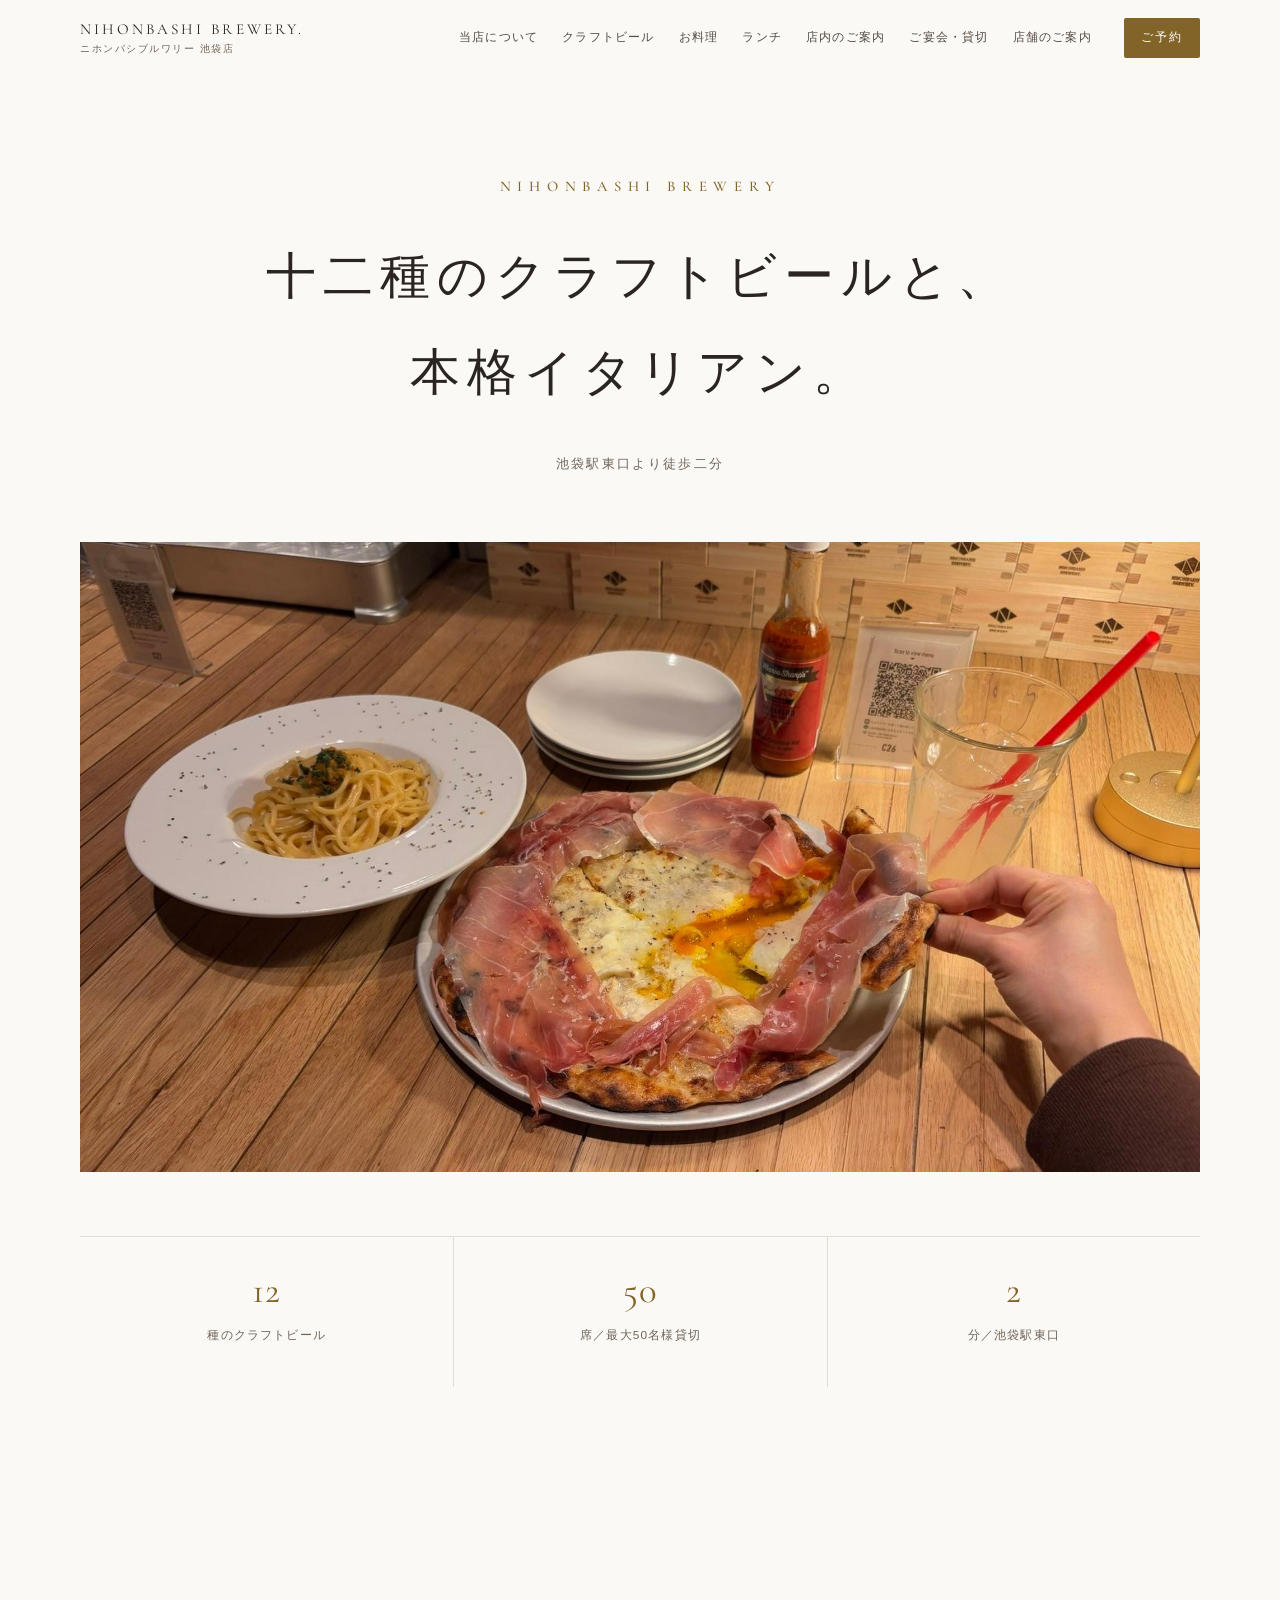
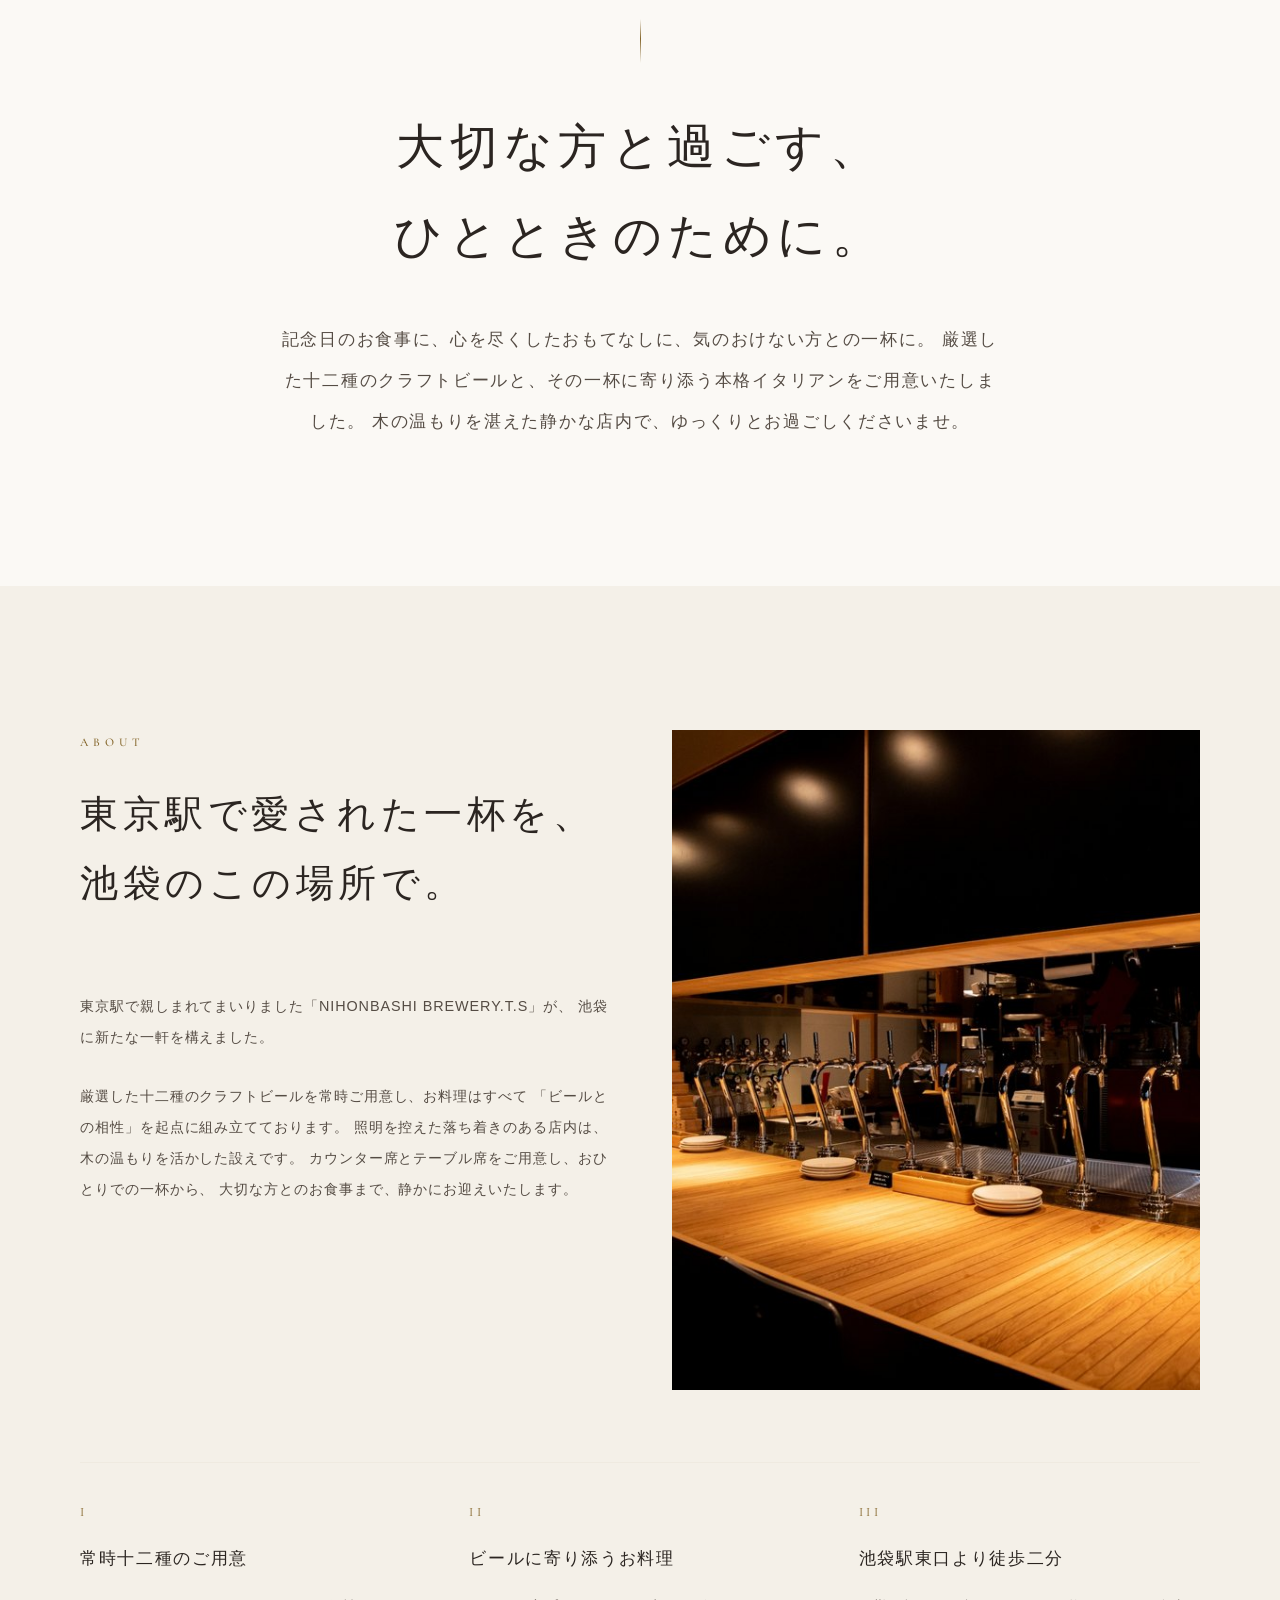
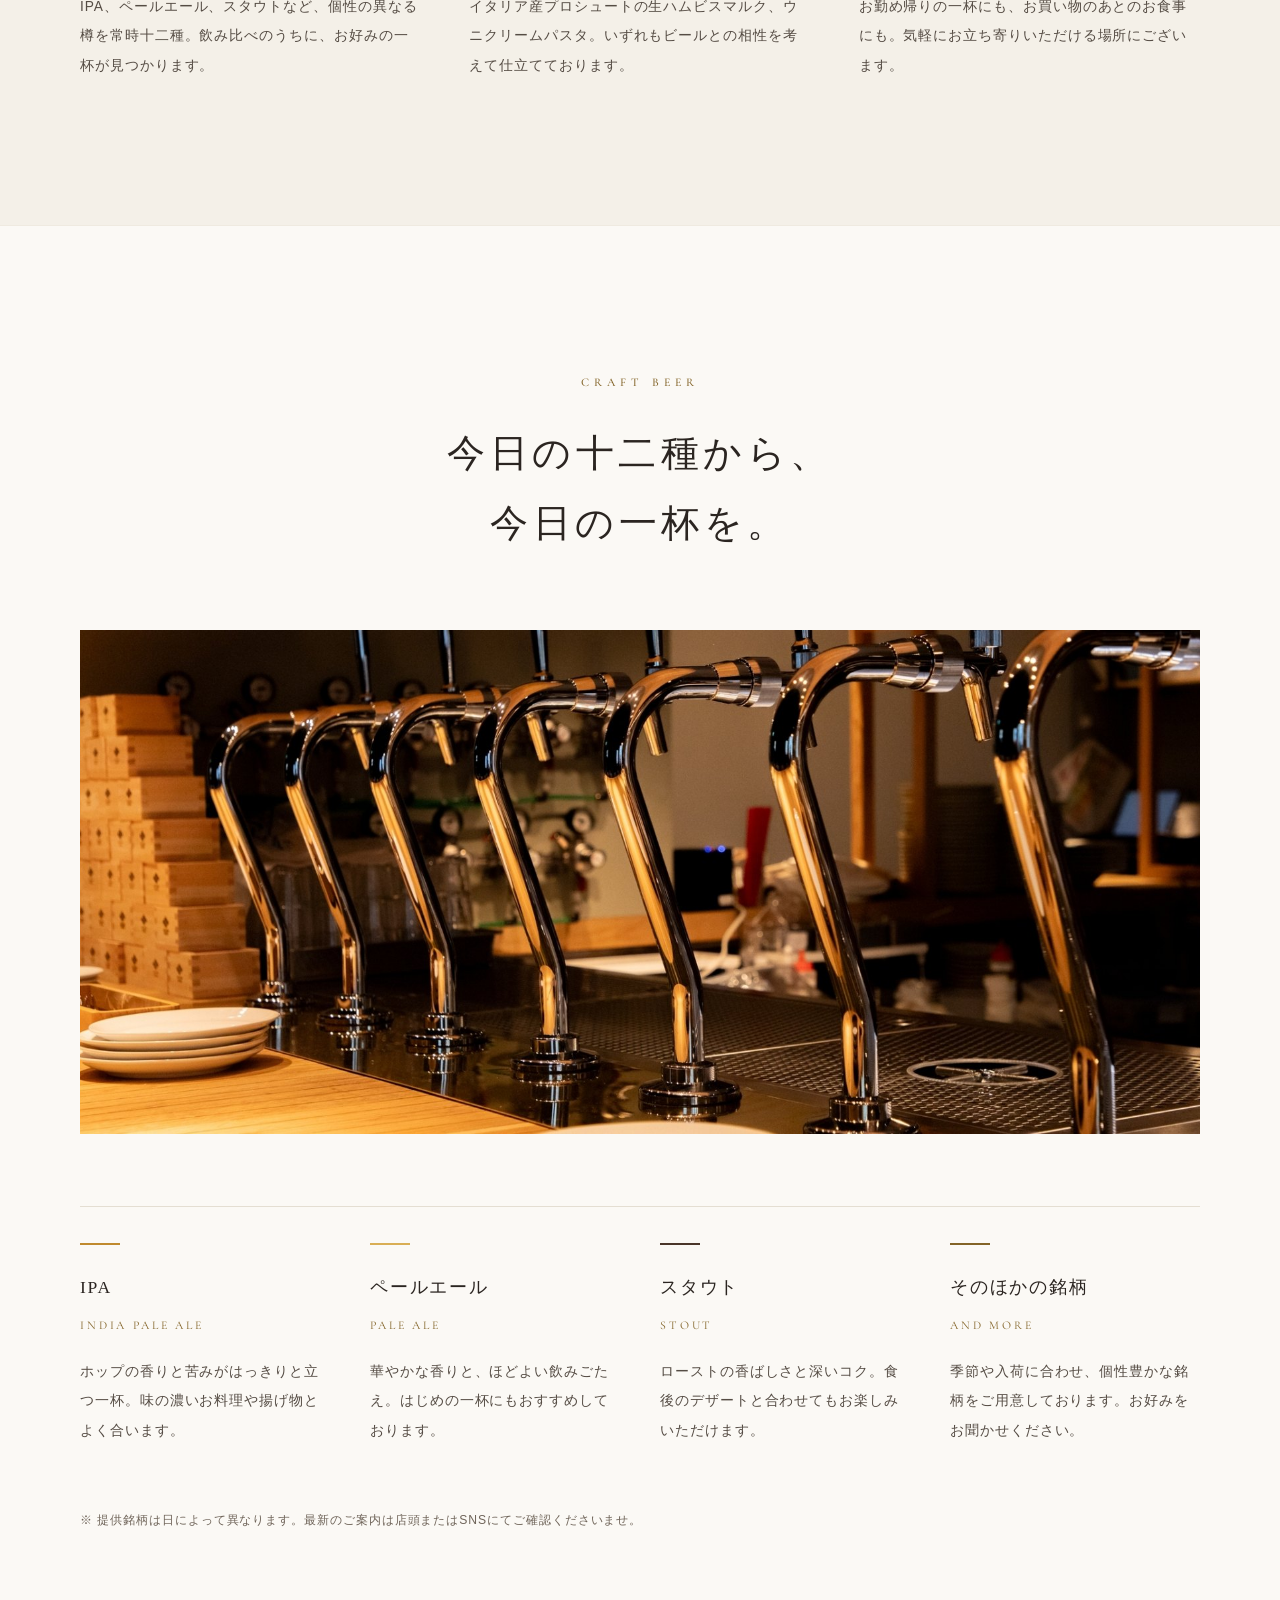
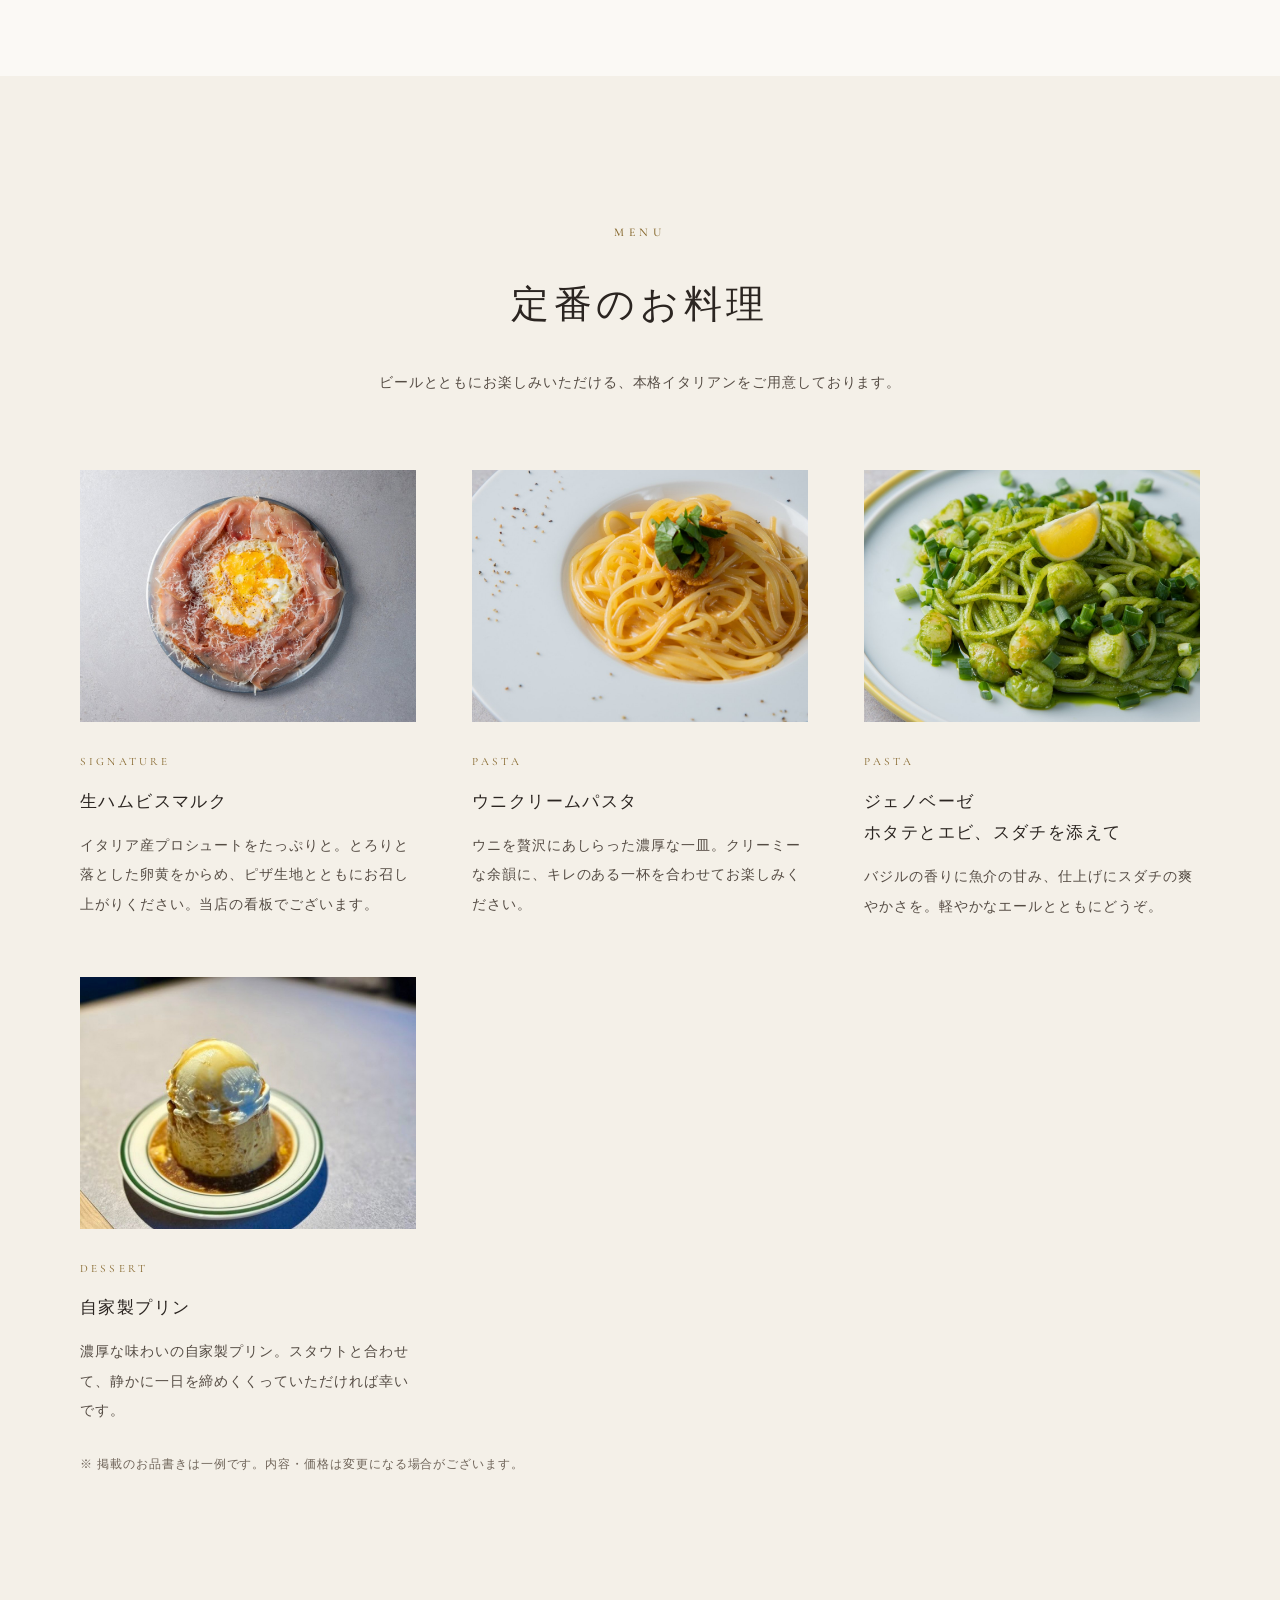
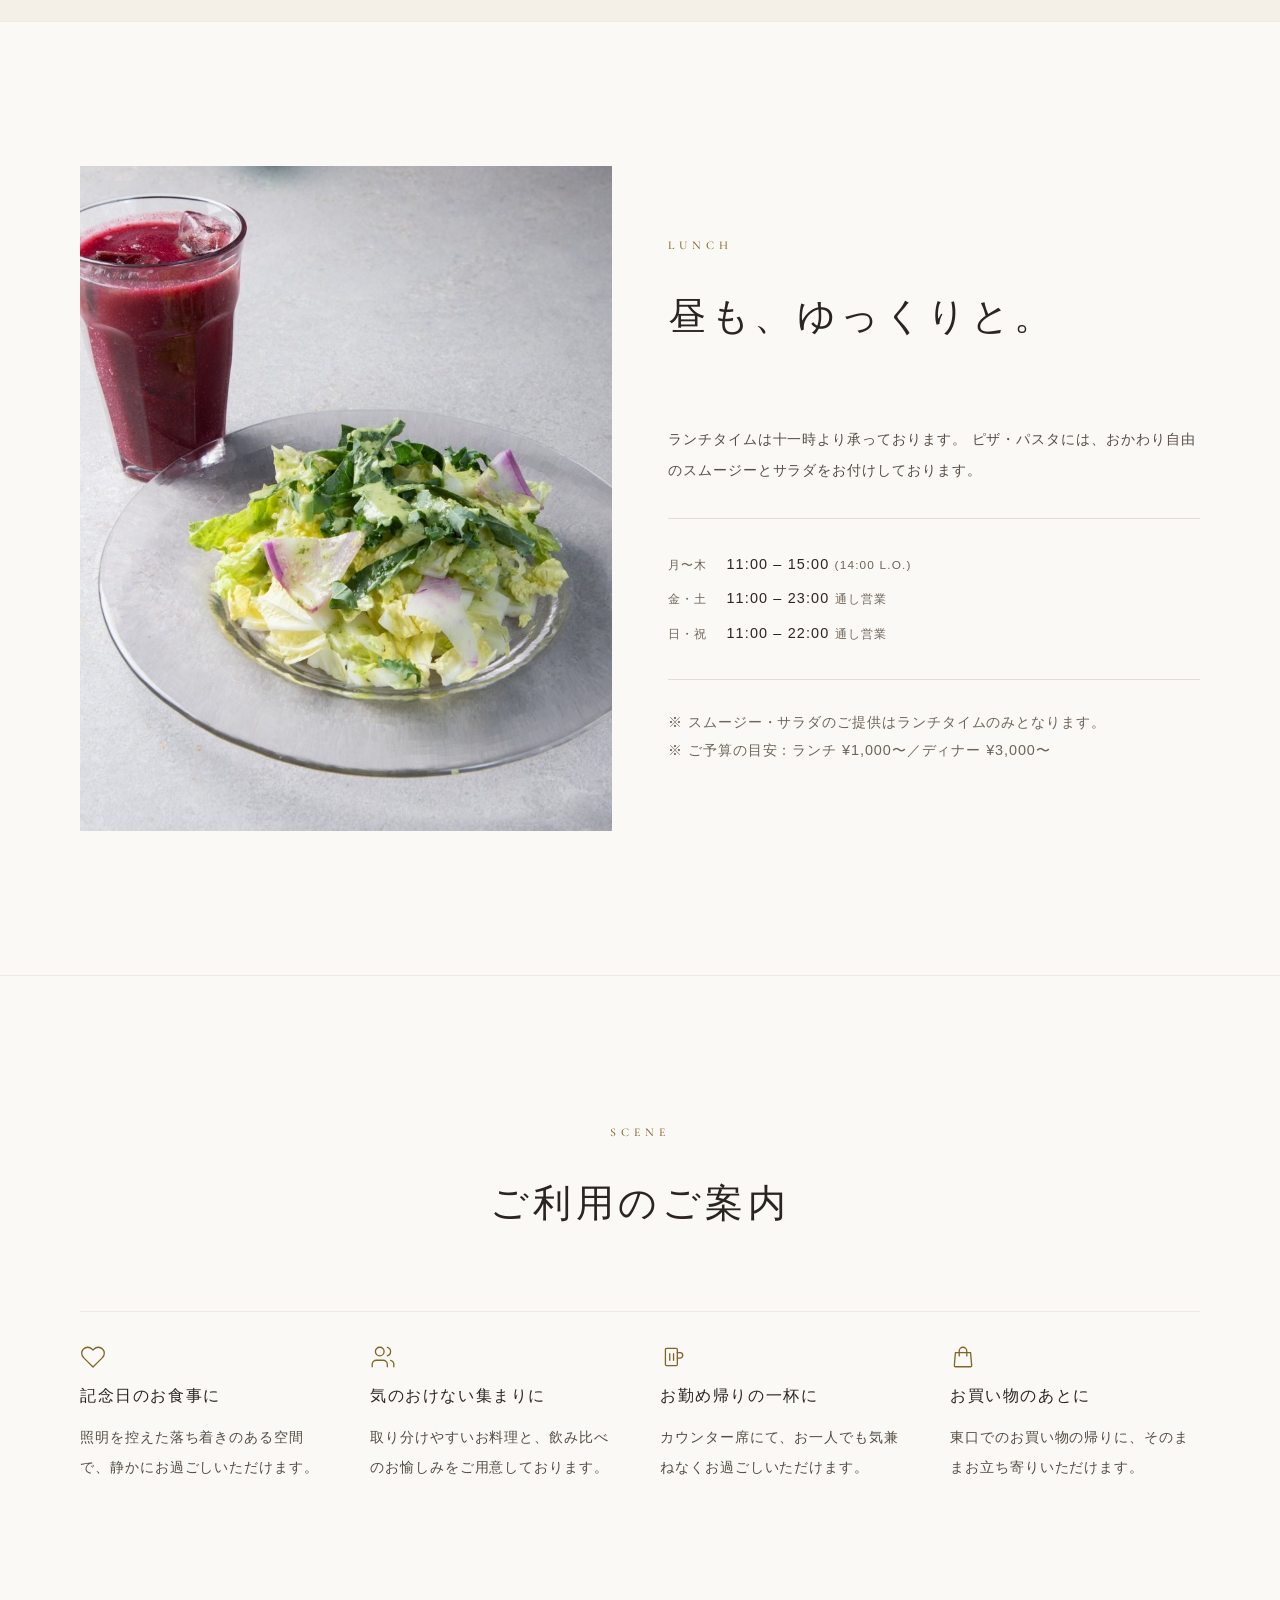
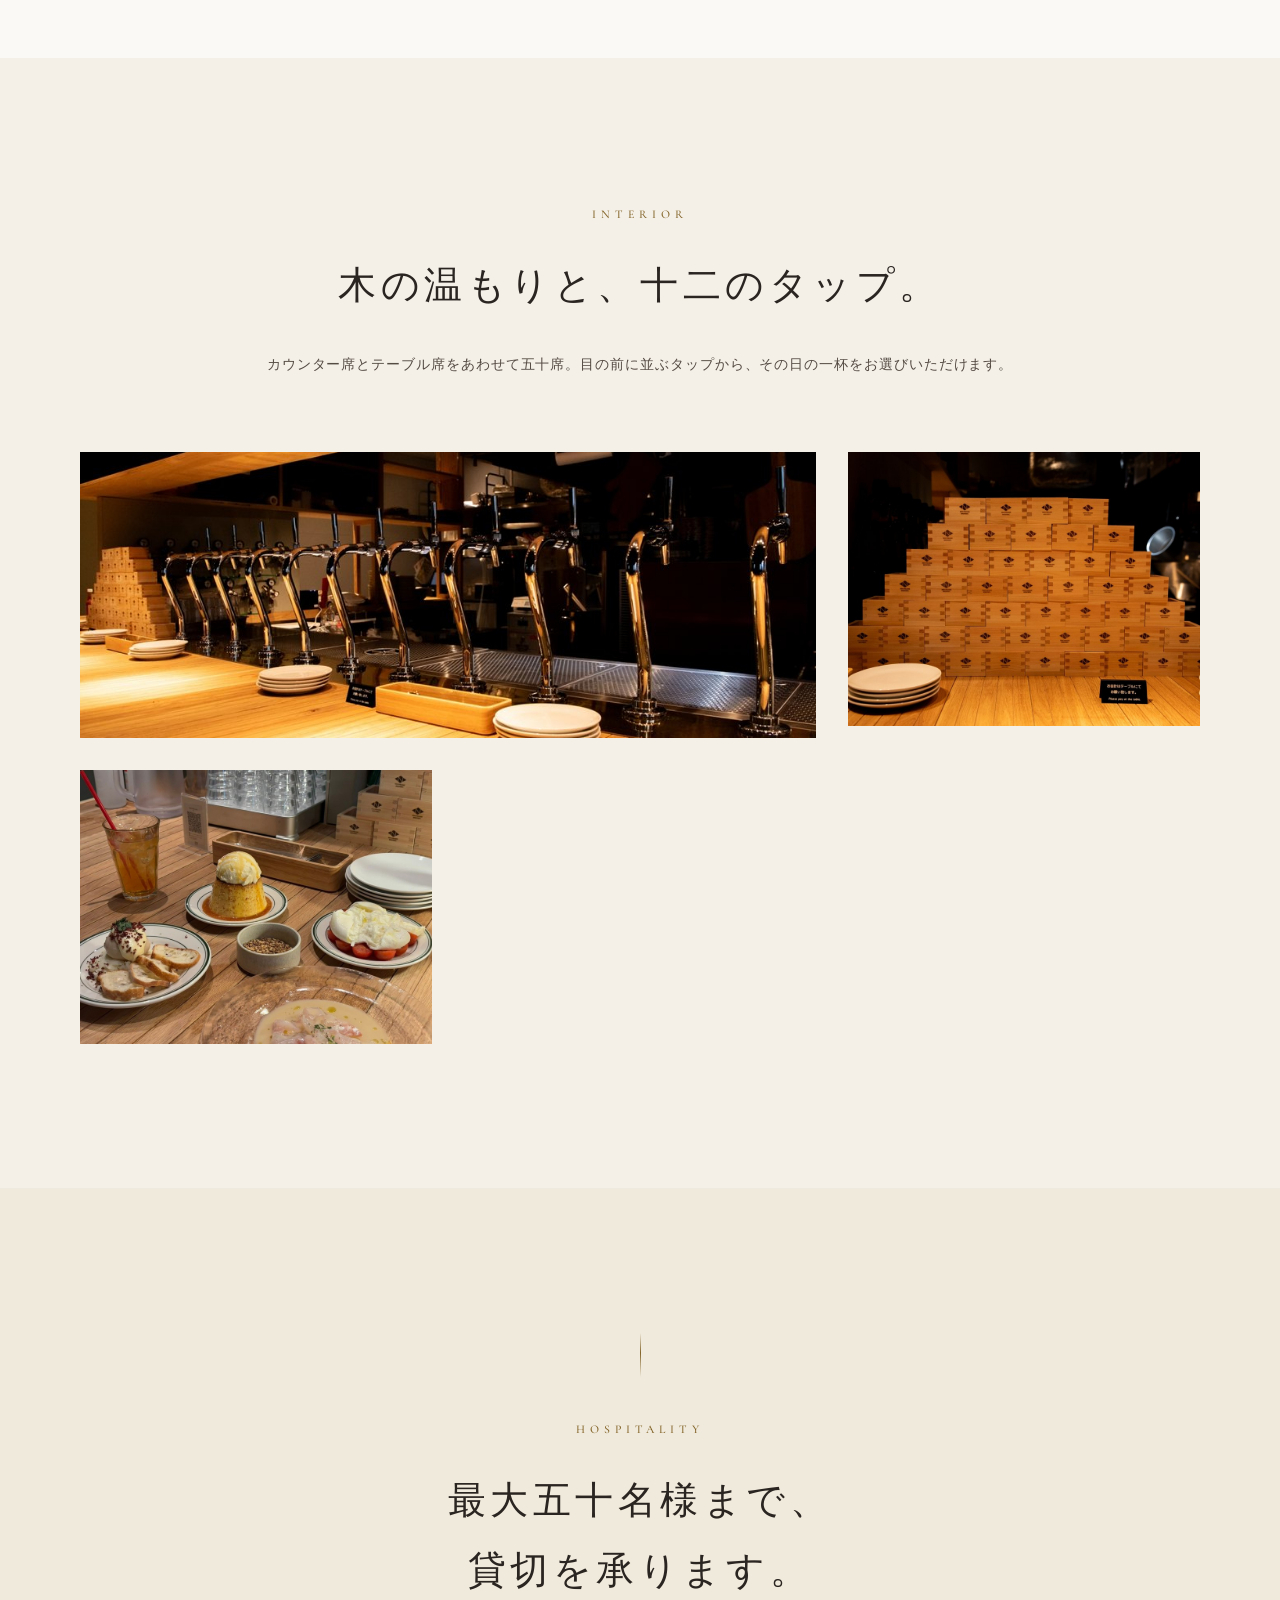
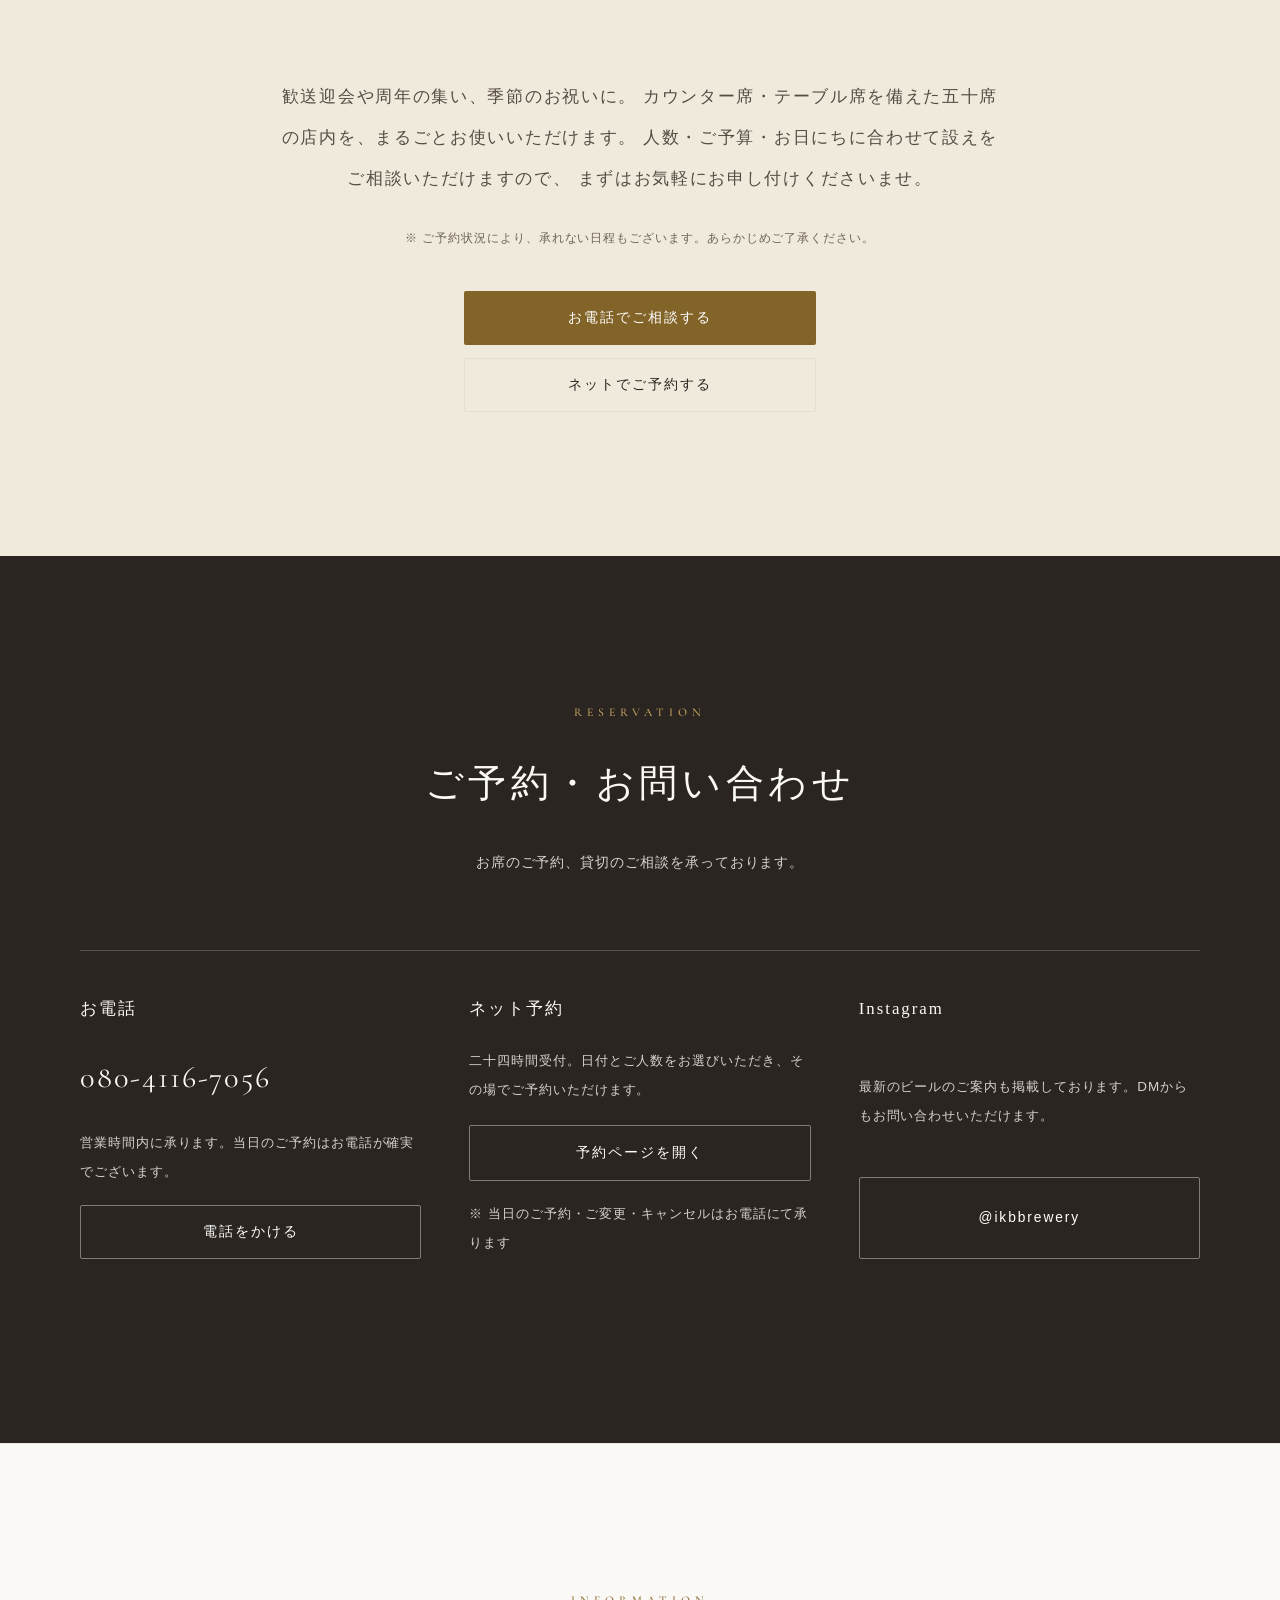
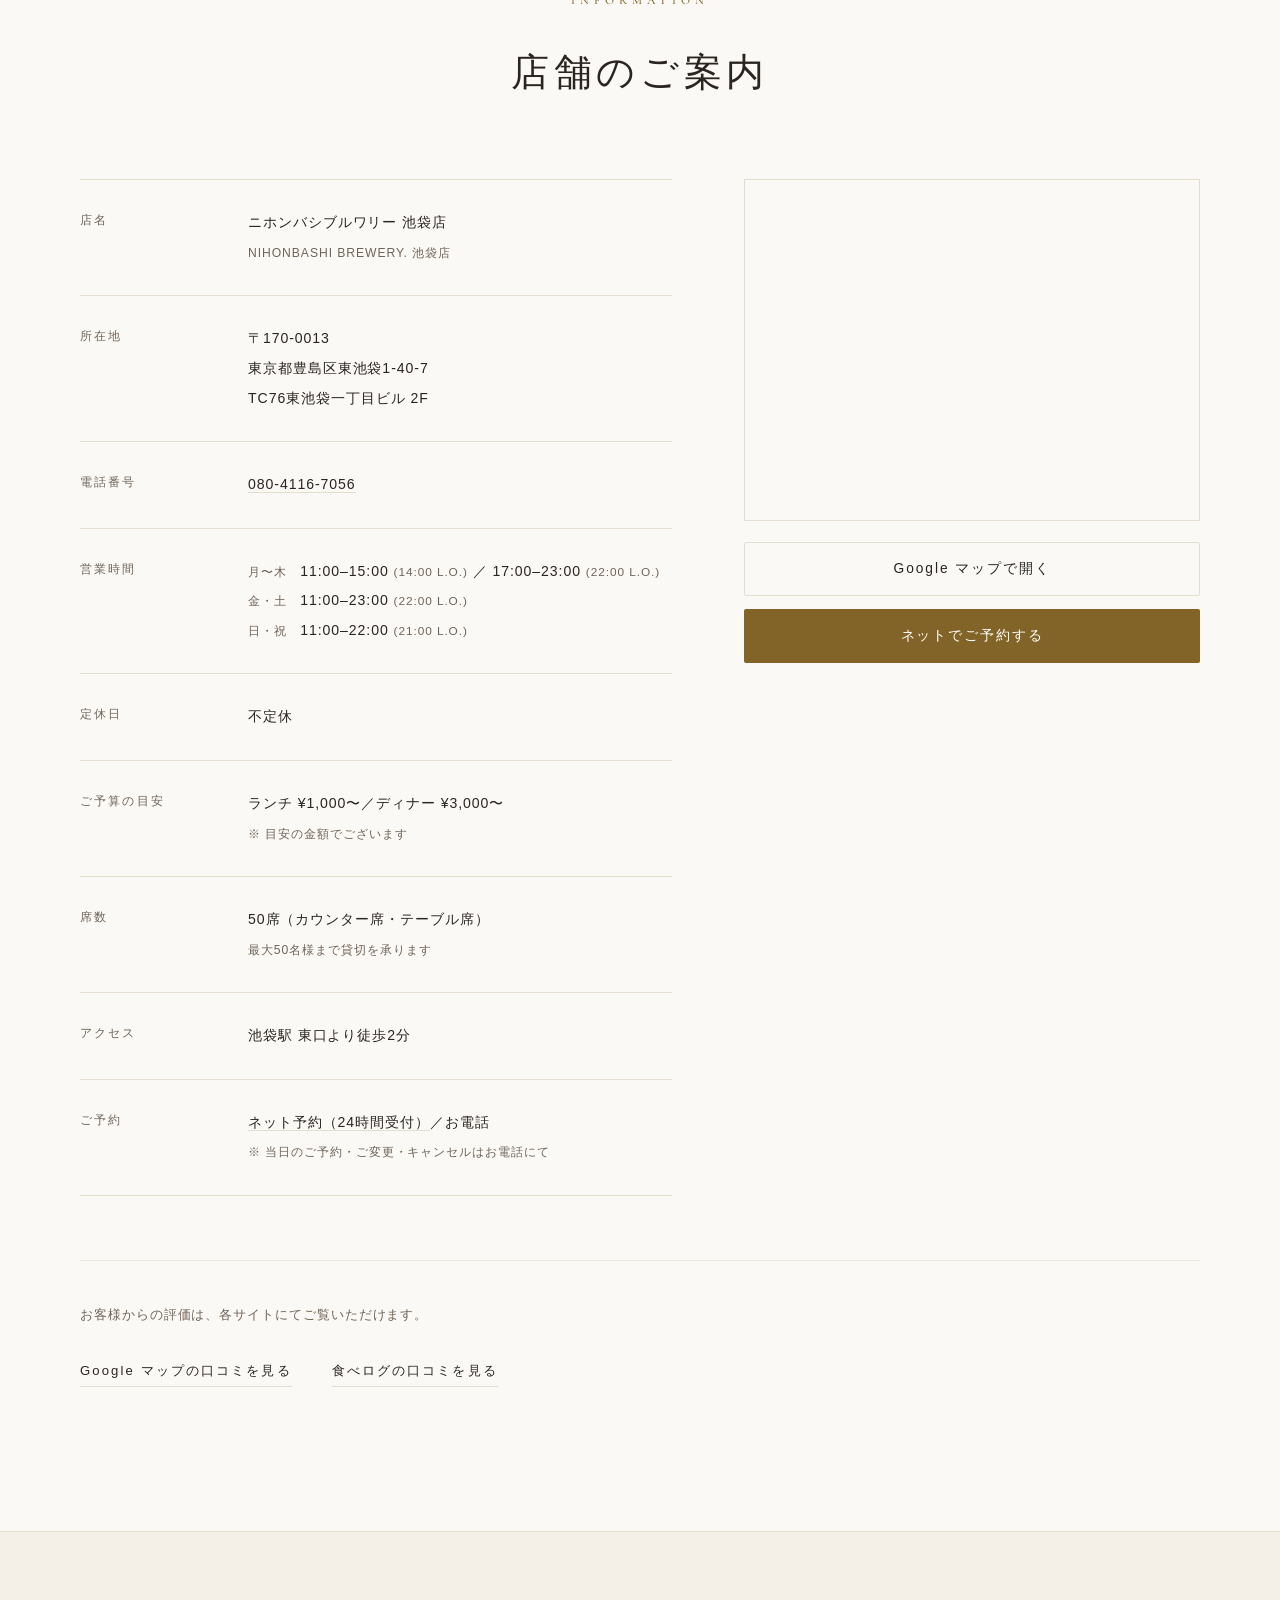
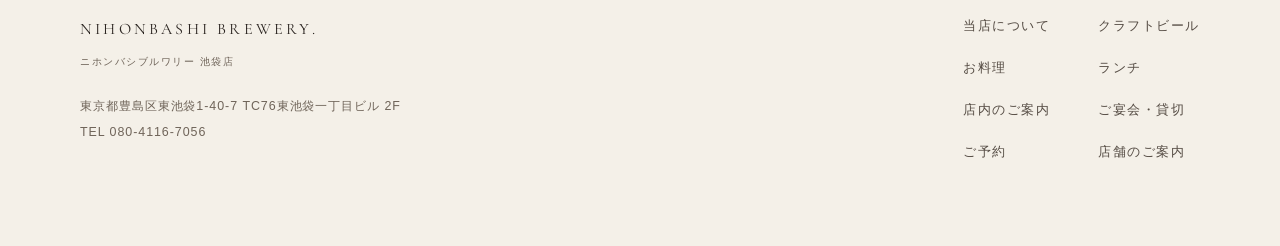
==== commit 9a2e04cc: "Drop the opening date and operating company from the page Remove the year and month from the About c" ====
--- a/index.html
+++ b/index.html
@@ -34,7 +34,7 @@
 <link rel="stylesheet" href="https://fonts.googleapis.com/css2?family=Cormorant+Garamond:wght@400;500&display=swap">
 
 <!-- ===== 構造化データ（Restaurant） =====
-     要確認：営業時間・電話番号・予算は 2025年2月オープン時点の情報です。
+     要確認：営業時間・電話番号・予算はオープン時点の情報です。最新の内容にご更新ください。
      geo の緯度経度は住所からの概算値のため、正確な値に差し替えてください。 -->
 <script type="application/ld+json">
 {
@@ -367,10 +367,6 @@
    ========================================================= */
 .about-body p + p { margin-top: 1.75rem; }
 .about-body p { font-size: .9rem; }
-.about-sign {
-  margin-top: 2.5rem; padding-top: 1.5rem; border-top: 1px solid var(--line);
-  font-size: .76rem; letter-spacing: .12em; color: var(--ink-3);
-}
 .about-figure { margin-top: 3rem; aspect-ratio: 3 / 2; overflow: hidden; background: var(--paper-2); }
 .about-figure img { width: 100%; height: 100%; object-fit: cover; }
 
@@ -545,10 +541,6 @@
   transition: color .45s var(--ease);
 }
 .footer-nav a:hover { color: var(--bronze); }
-.footer-copy {
-  padding-top: 2rem; border-top: 1px solid var(--line);
-  font-size: .72rem; letter-spacing: .12em; color: var(--ink-3);
-}
 
 /* =========================================================
    Sticky CTA（モバイル）
@@ -631,9 +623,8 @@
   .review-links { grid-template-columns: auto auto; gap: 2.5rem; justify-content: start; align-items: center; }
   .review-links .review-note { grid-column: 1 / -1; margin-bottom: -.5rem; }
 
-  .footer-inner { grid-template-columns: 1fr auto; gap: 4rem; }
+  .footer-inner { grid-template-columns: 1fr auto; gap: 4rem; align-items: start; }
   .footer-nav { grid-template-columns: repeat(2, auto); gap: .9rem 3rem; }
-  .footer-copy { grid-column: 1 / -1; }
   .site-footer { padding-bottom: clamp(3.5rem, 10vw, 5rem); }
 
   .sticky-cta { display: none; }
@@ -739,7 +730,7 @@
             <h2 class="title">東京駅で愛された一杯を、<br>池袋のこの場所で。</h2>
           </div>
           <p>
-            二〇二五年二月、東京駅で親しまれてまいりました「NIHONBASHI BREWERY.T.S」が、
+            東京駅で親しまれてまいりました「NIHONBASHI BREWERY.T.S」が、
             池袋に新たな一軒を構えました。
           </p>
           <p>
@@ -749,7 +740,6 @@
             カウンター席とテーブル席をご用意し、おひとりでの一杯から、
             大切な方とのお食事まで、静かにお迎えいたします。
           </p>
-          <p class="about-sign">運営：株式会社ZOT</p>
         </div>
 
         <figure class="about-figure">
@@ -1159,7 +1149,6 @@
       <a href="#reserve">ご予約</a>
       <a href="#info">店舗のご案内</a>
     </nav>
-    <p class="footer-copy">運営：株式会社ZOT</p>
   </div>
 </footer>
 
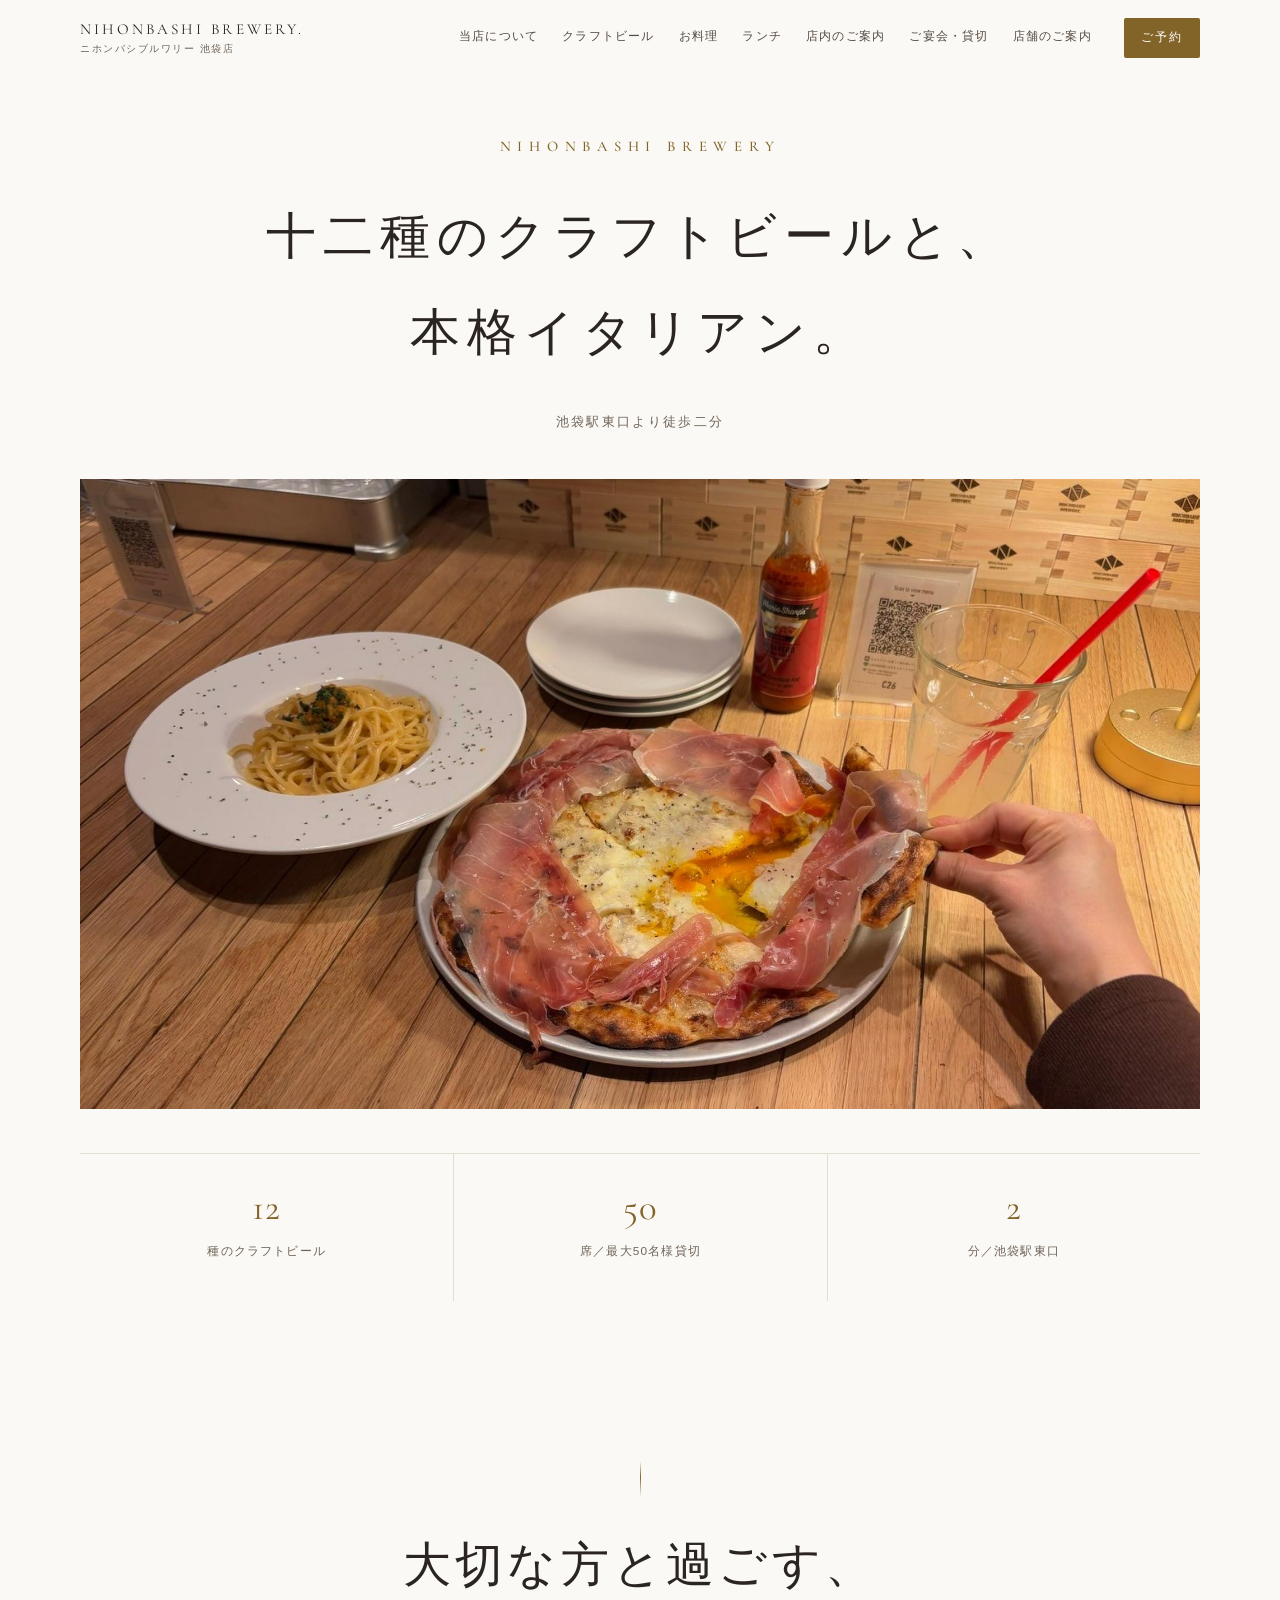
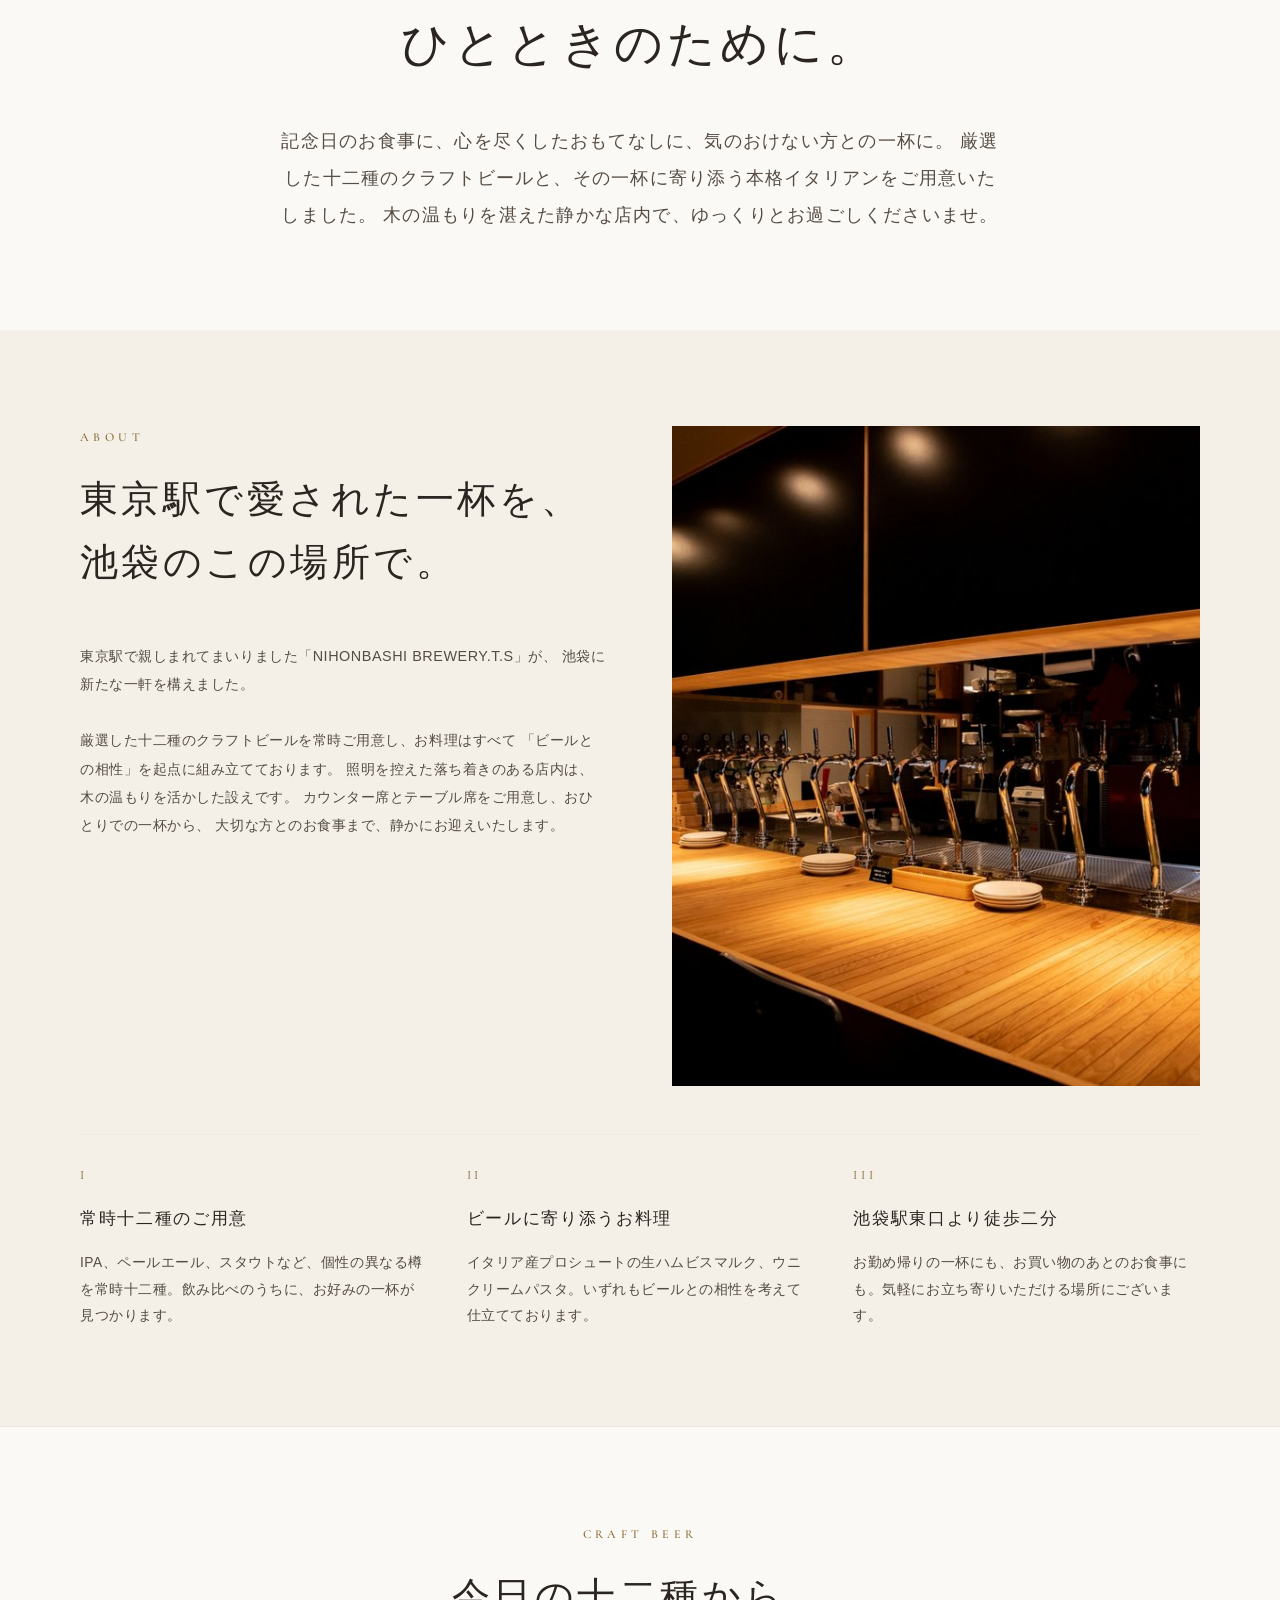
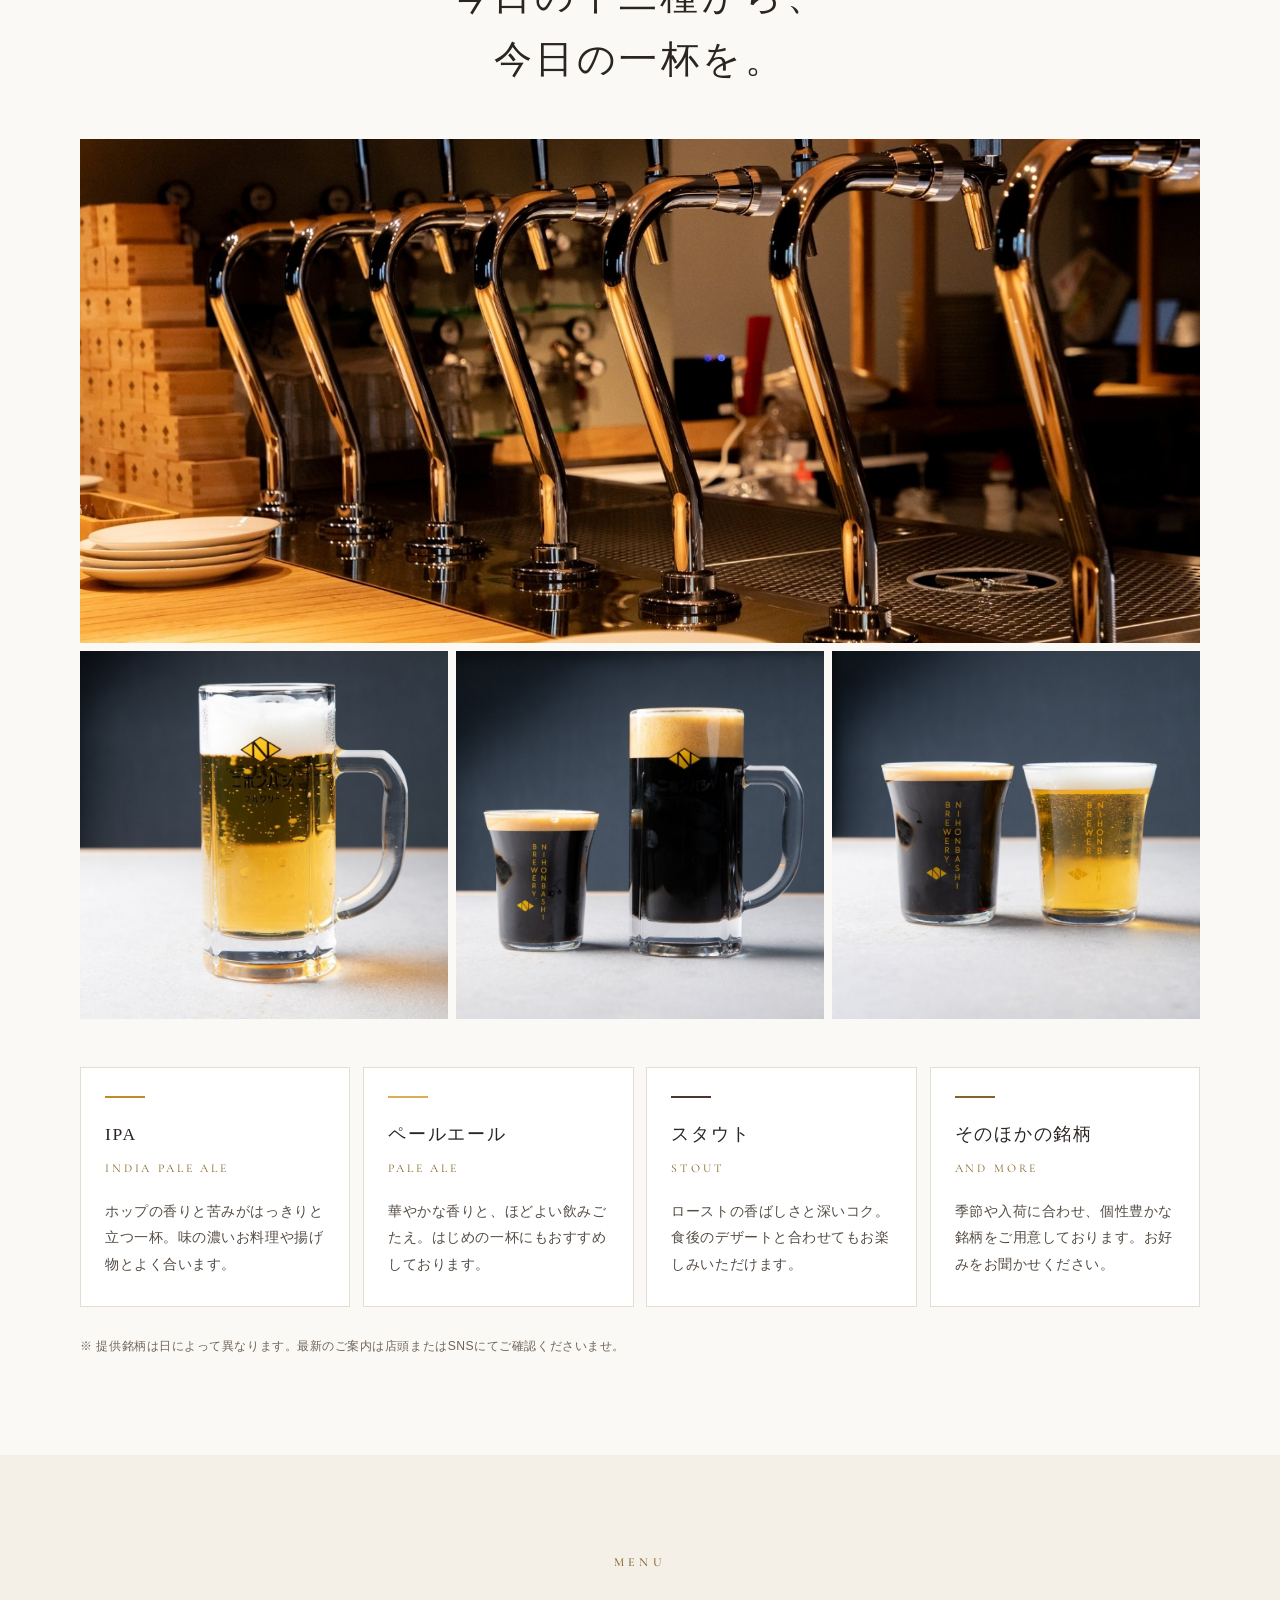
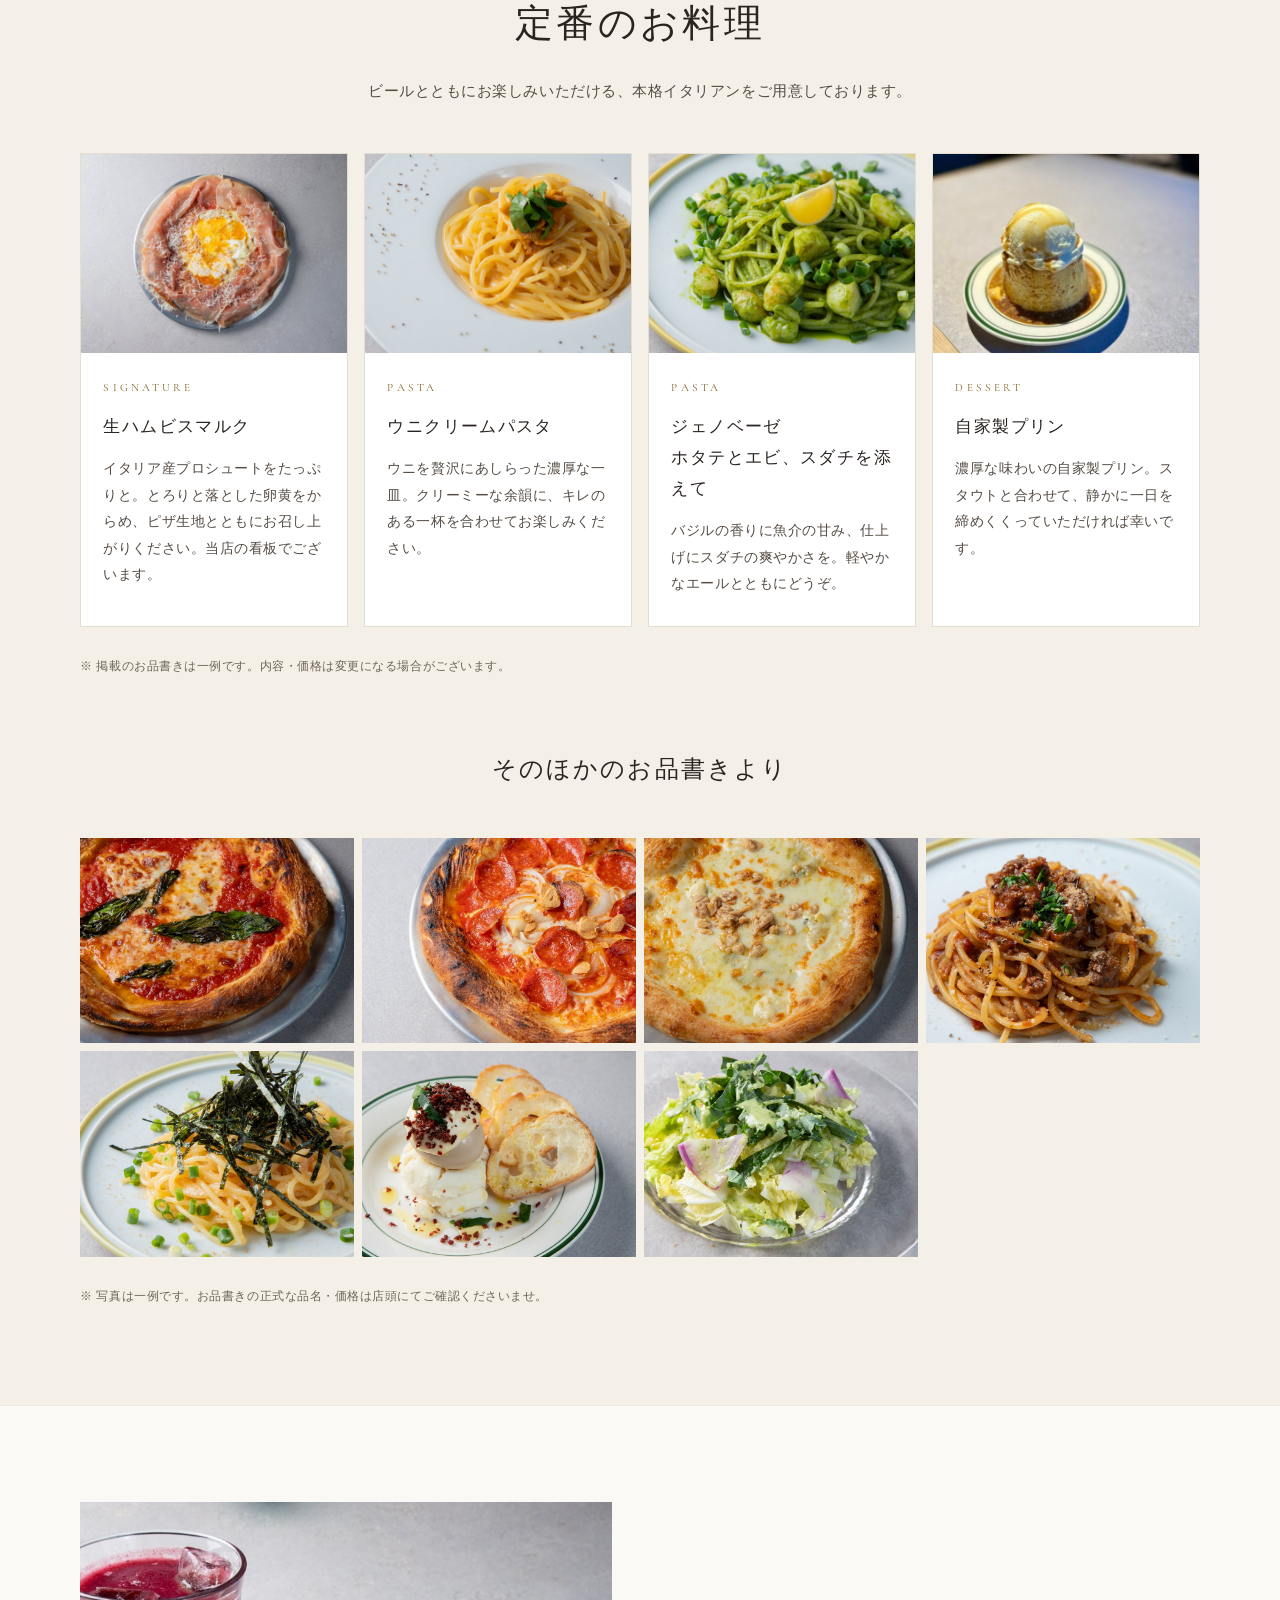
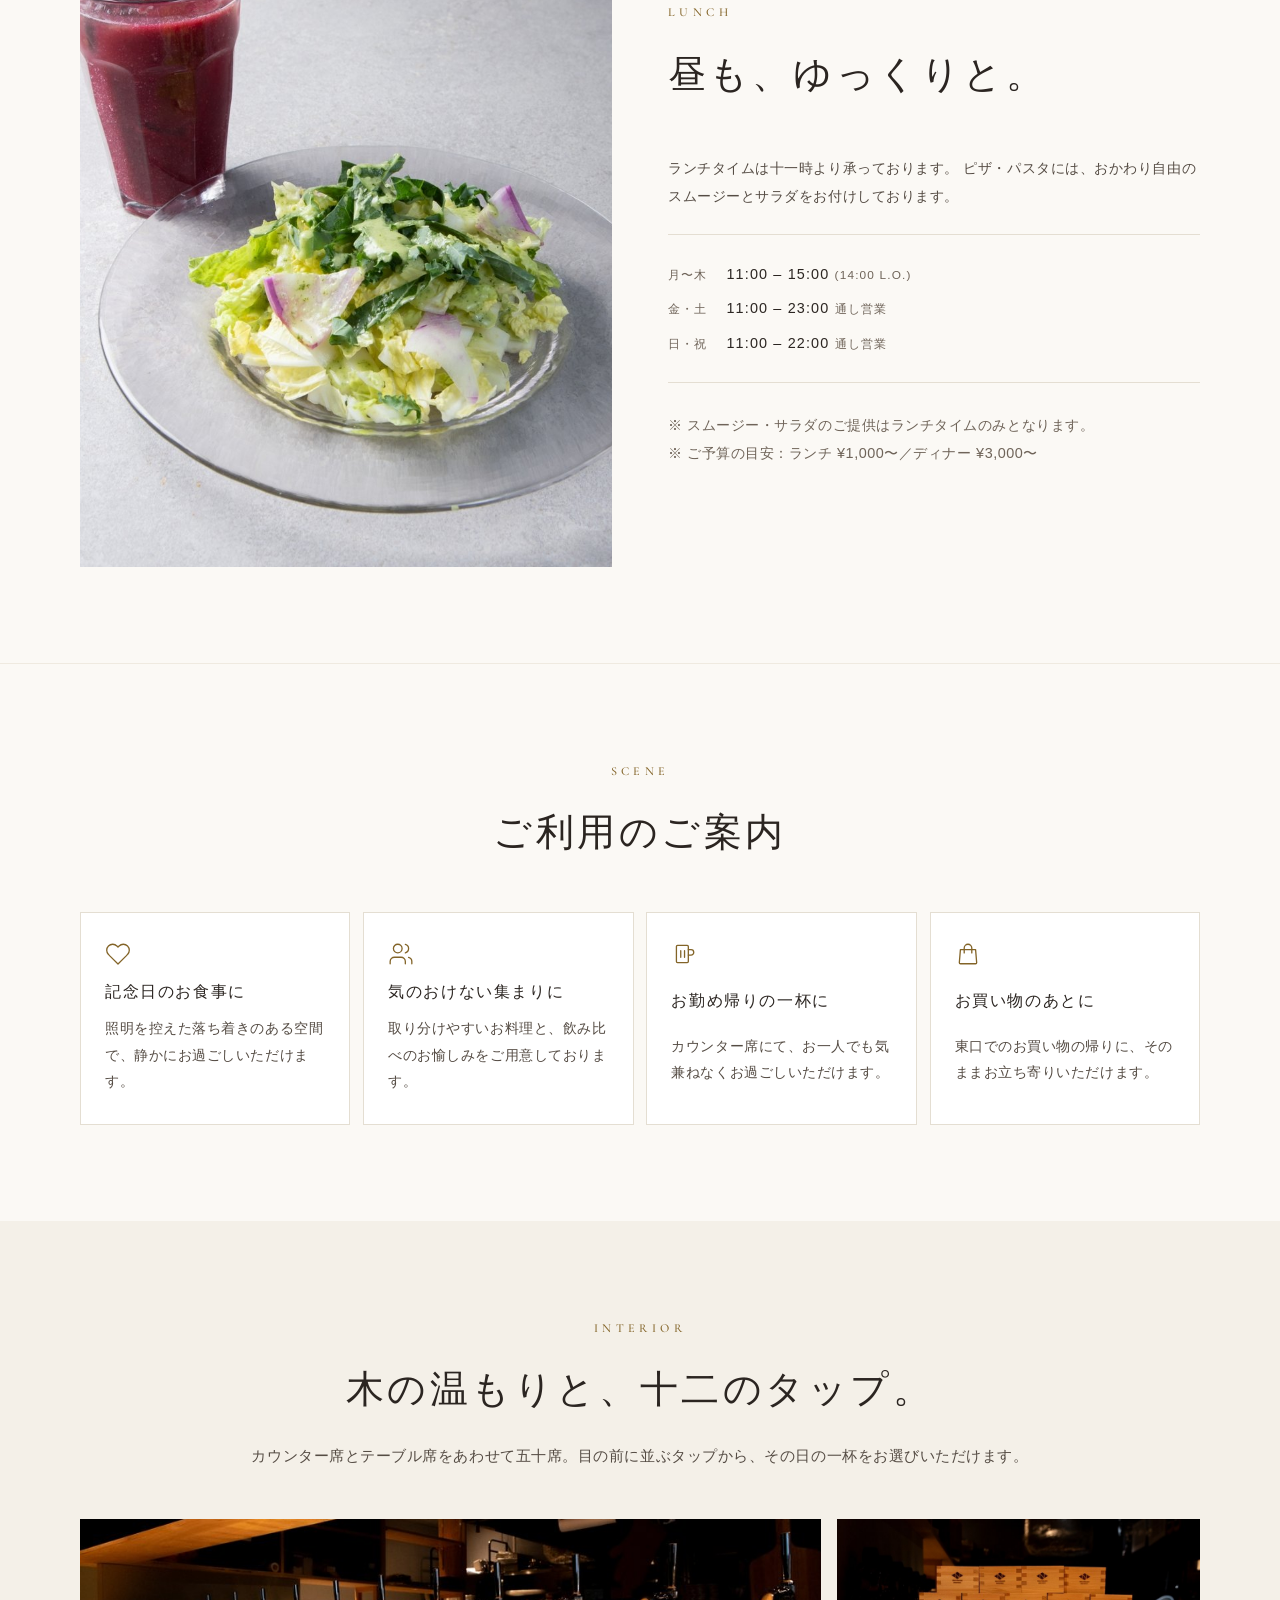
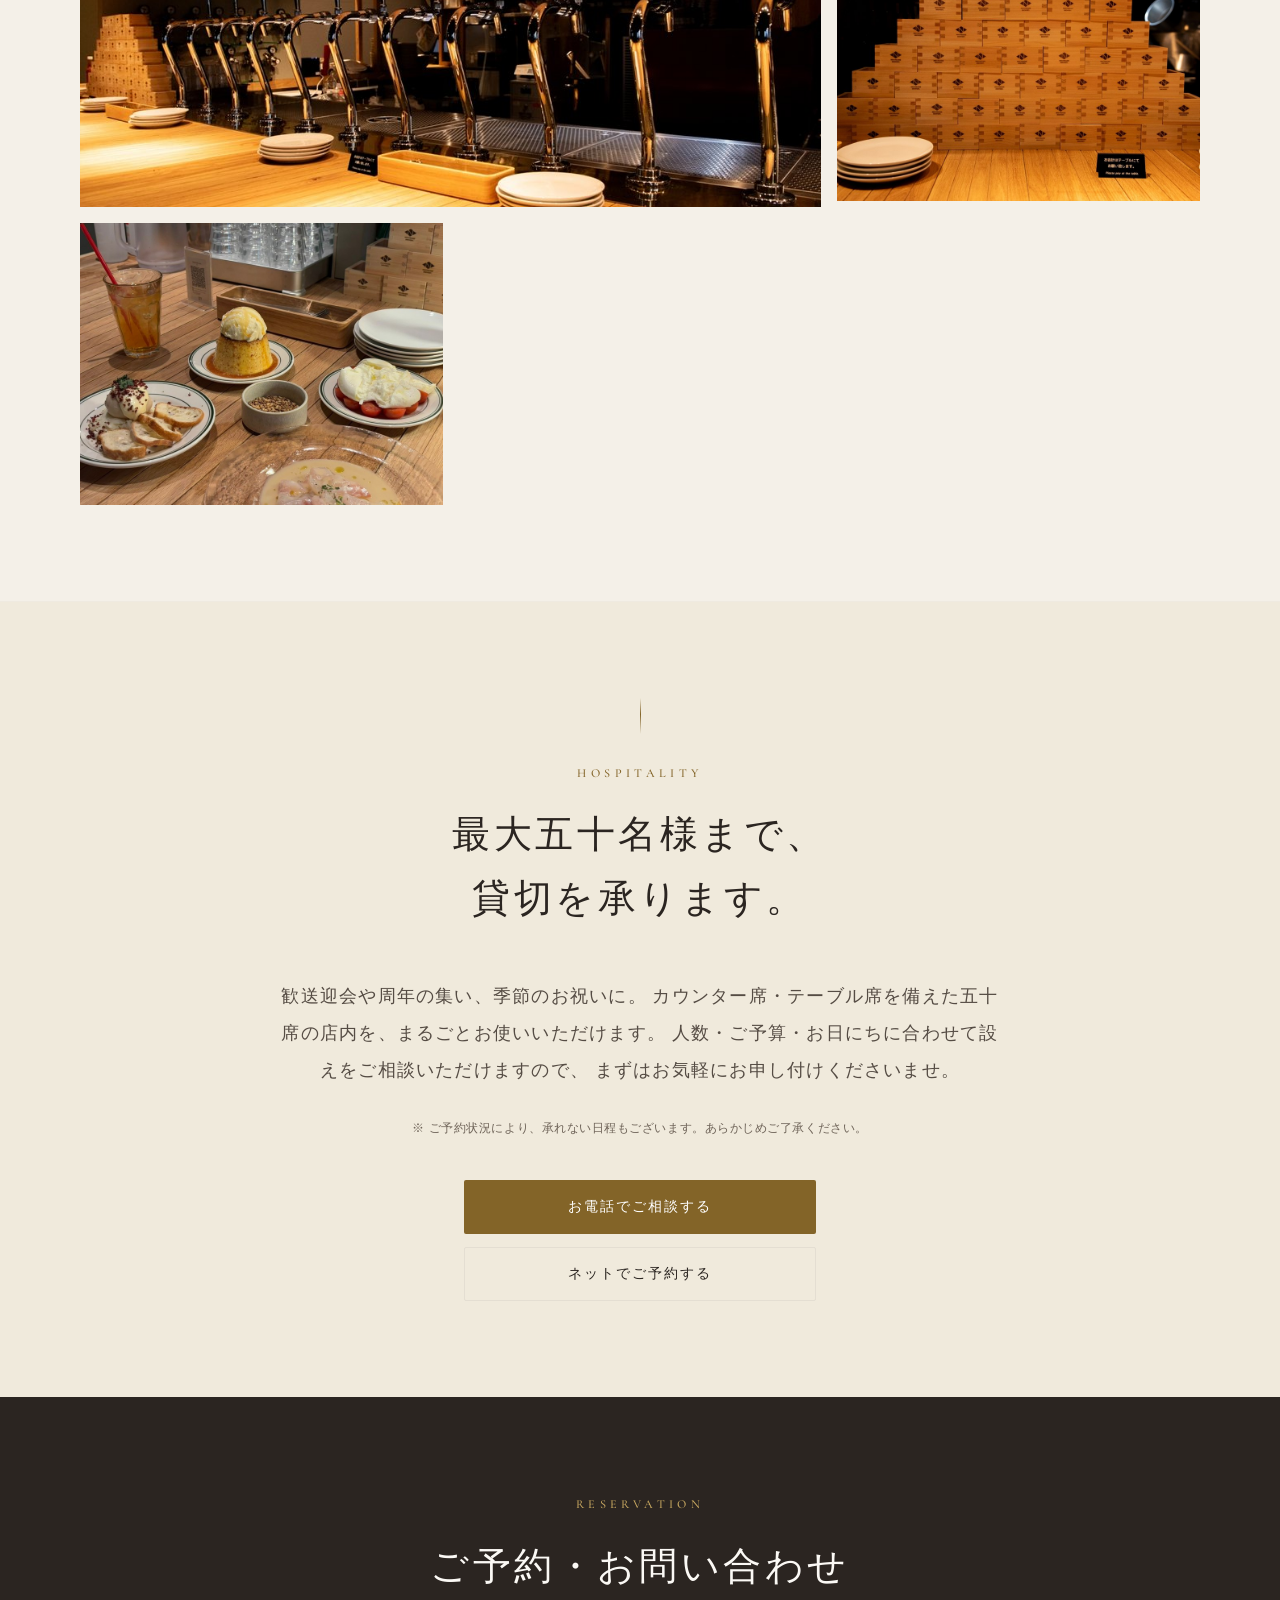
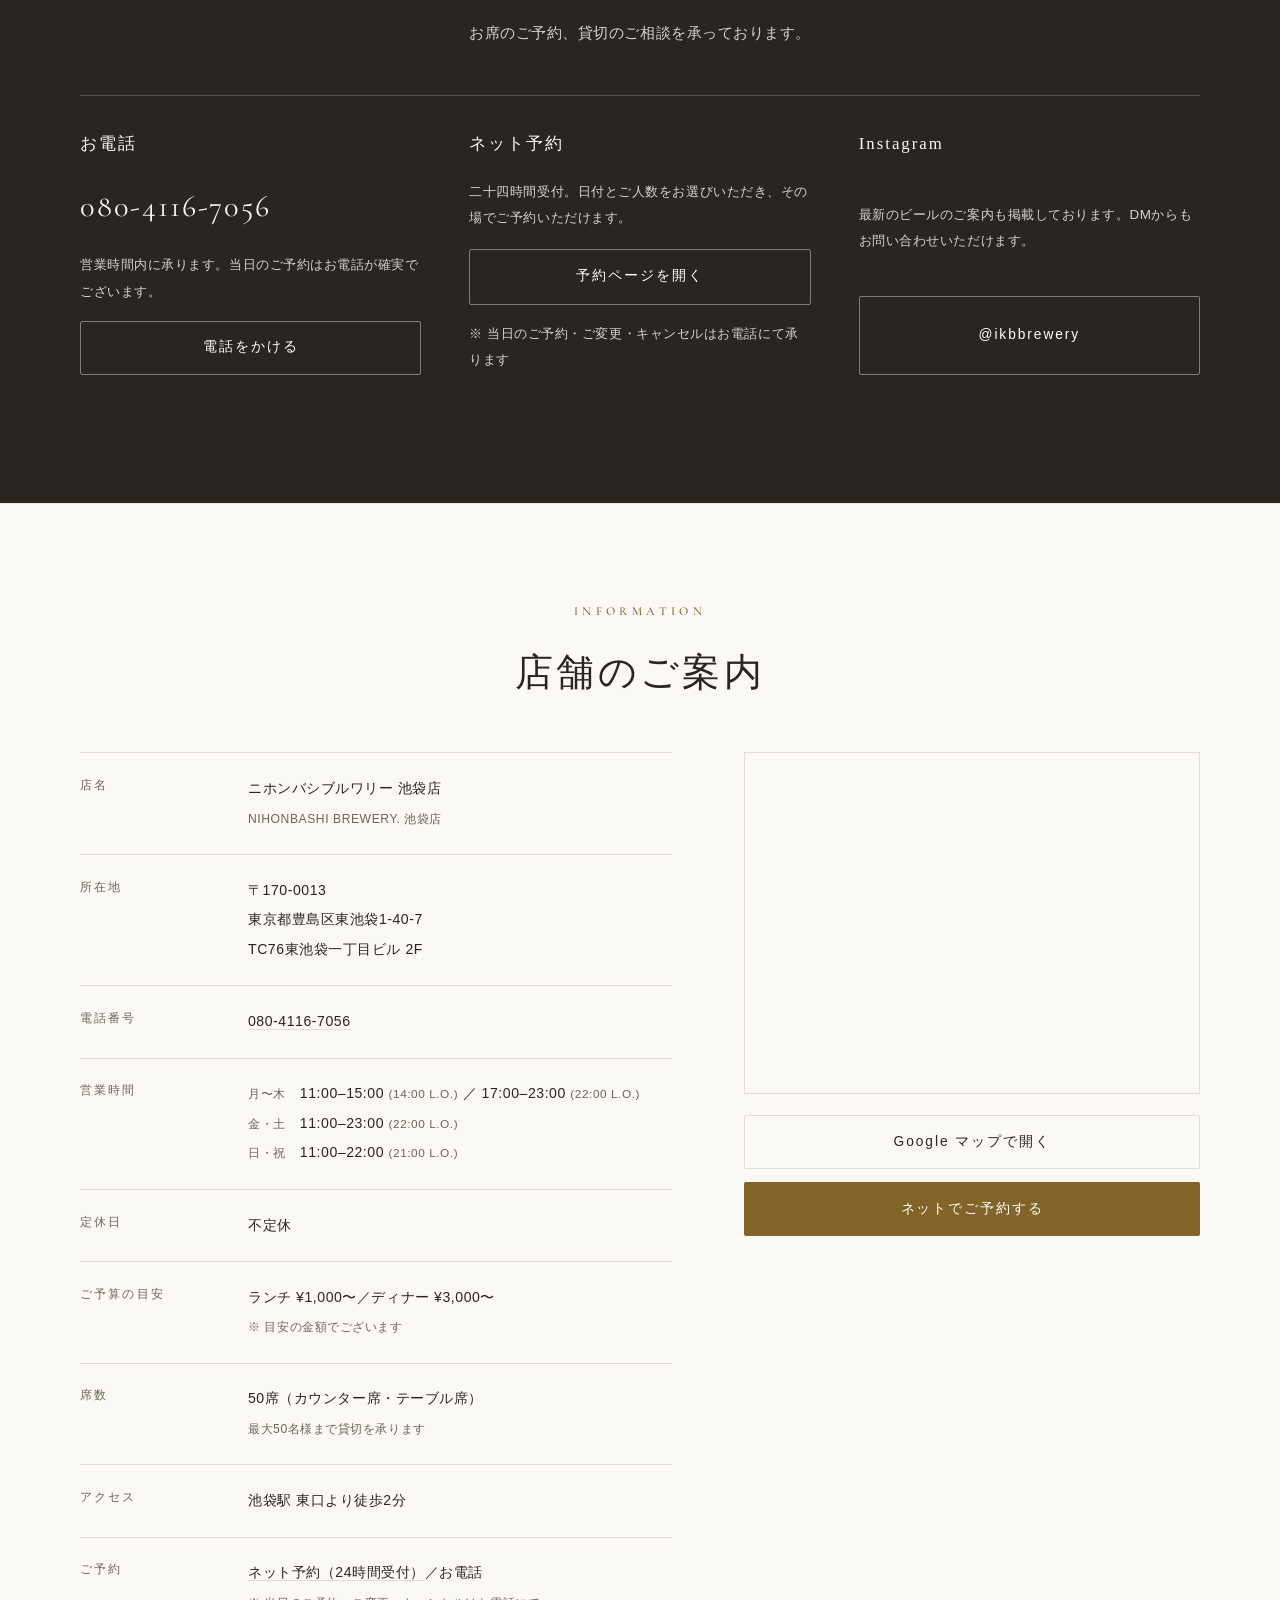
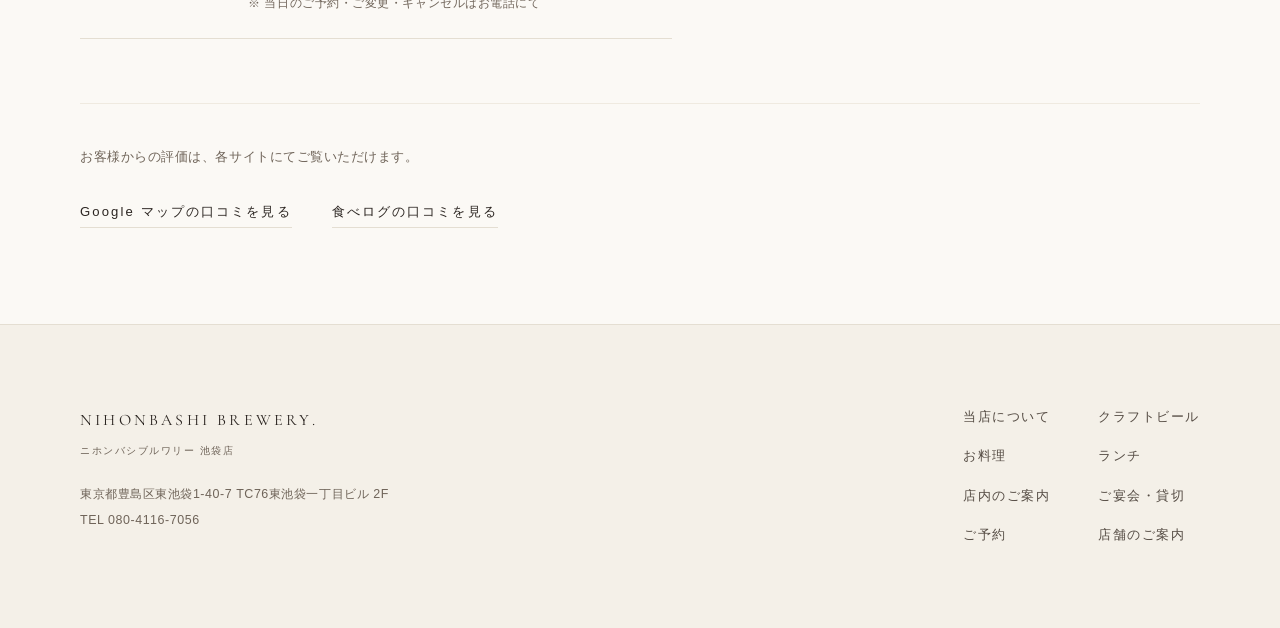
==== commit 1c51745e: "Increase visual and informational density The page read as sparse, so tighten the airiness without l" ====
--- a/index.html
+++ b/index.html
@@ -154,9 +154,9 @@
   background: var(--paper);
   color: var(--ink-2);
   font-family: var(--gothic);
-  font-size: 15px;
-  line-height: 2.15;           /* ゆったりと読ませる */
-  letter-spacing: .06em;
+  font-size: 16px;
+  line-height: 1.95;
+  letter-spacing: .035em;
   -webkit-font-smoothing: antialiased;
   overflow-wrap: anywhere;
 }
@@ -194,42 +194,49 @@
 
 /* 小さな加飾（細い縦罫）。和の意匠に寄せず、細線のみに留める */
 .ornament {
-  display: block; width: 1px; height: 44px;
-  margin: 0 auto 2.5rem;
+  display: block; width: 1px; height: 36px;
+  margin: 0 auto 1.75rem;
   background: linear-gradient(180deg, transparent, var(--bronze) 45%, transparent);
 }
 
 /* ---------- Typography ---------- */
 .label {
-  display: block; margin-bottom: 1.5rem;
+  display: block; margin-bottom: 1.1rem;
   font-family: var(--latin);
-  font-size: .74rem; font-weight: 500;
-  letter-spacing: .42em; text-transform: uppercase;
+  font-size: .76rem; font-weight: 500;
+  letter-spacing: .36em; text-transform: uppercase;
   color: var(--bronze);
 }
 .title {
   font-family: var(--mincho); font-weight: 500;
-  font-size: clamp(1.45rem, 5.6vw, 2.35rem);
-  line-height: 1.85;                 /* 見出しも余白で呼吸させる */
-  letter-spacing: .12em;
+  font-size: clamp(1.5rem, 5.8vw, 2.4rem);
+  line-height: 1.65;
+  letter-spacing: .09em;
   color: var(--ink);
 }
-.title-lg { font-size: clamp(1.7rem, 7vw, 3rem); }
+.title-lg { font-size: clamp(1.75rem, 7vw, 3rem); }
 .lead {
-  margin-top: 2rem;
+  margin-top: 1.5rem;
   font-family: var(--mincho);
-  font-size: clamp(.95rem, 3.6vw, 1.06rem);
-  line-height: 2.4; letter-spacing: .1em;
+  font-size: clamp(1rem, 3.6vw, 1.1rem);
+  line-height: 2.1; letter-spacing: .07em;
   color: var(--ink-2);
 }
-.desc { margin-top: 1.75rem; color: var(--ink-2); font-size: .9rem; }
-
-/* セクション：間隔を大きく取り、細罫で静かに区切る */
-.section { padding: clamp(4.5rem, 15vw, 9rem) 0; }
+.desc { margin-top: 1.25rem; color: var(--ink-2); font-size: .94rem; }
+
+/* セクション：余白は保ちつつ、間延びしない間隔に */
+.section { padding: clamp(3.5rem, 9vw, 6rem) 0; }
 .section-tint { background: var(--paper-2); }
 .section + .section:not(.section-tint):not(.section-dark) { border-top: 1px solid var(--line-2); }
-.section-head { margin-bottom: clamp(2.5rem, 8vw, 4.5rem); }
+.section-head { margin-bottom: clamp(2rem, 5vw, 3rem); }
 .section-head-center { text-align: center; }
+
+/* 面を持ったカード。罫線一本で締め、影は使わない */
+.card {
+  padding: 1.75rem 1.5rem;
+  background: var(--white);
+  border: 1px solid var(--line);
+}
 
 /* ---------- Buttons：角はほぼ直角、装飾は最小限 ---------- */
 .btn {
@@ -316,8 +323,8 @@
 /* =========================================================
    Hero：写真を大きく、文字は最小限。周囲に余白を確保する
    ========================================================= */
-.hero { padding: calc(var(--header-h) + clamp(3rem, 12vw, 6rem)) 0 clamp(3rem, 10vw, 5.5rem); }
-.hero-head { text-align: center; margin-bottom: clamp(2.5rem, 8vw, 4rem); }
+.hero { padding: calc(var(--header-h) + clamp(2rem, 7vw, 3.5rem)) 0 clamp(2.5rem, 7vw, 4rem); }
+.hero-head { text-align: center; margin-bottom: clamp(2rem, 5vw, 2.75rem); }
 .hero-en {
   display: block; margin-bottom: 1.75rem;
   font-family: var(--latin); font-size: clamp(.78rem, 3vw, .92rem);
@@ -344,10 +351,10 @@
 
 .hero-facts {
   display: grid; grid-template-columns: repeat(3, 1fr);
-  margin-top: clamp(2.5rem, 8vw, 4rem);
+  margin-top: clamp(2rem, 5vw, 2.75rem);
   border-top: 1px solid var(--line);
 }
-.hero-facts li { padding: 1.75rem .5rem; text-align: center; }
+.hero-facts li { padding: 1.35rem .5rem; text-align: center; }
 .hero-facts li + li { border-left: 1px solid var(--line); }
 .hero-facts strong {
   display: block; margin-bottom: .5rem;
@@ -367,11 +374,11 @@
    ========================================================= */
 .about-body p + p { margin-top: 1.75rem; }
 .about-body p { font-size: .9rem; }
-.about-figure { margin-top: 3rem; aspect-ratio: 3 / 2; overflow: hidden; background: var(--paper-2); }
+.about-figure { margin-top: 2rem; aspect-ratio: 3 / 2; overflow: hidden; background: var(--paper-2); }
 .about-figure img { width: 100%; height: 100%; object-fit: cover; }
 
-.points { display: grid; gap: 0; margin-top: clamp(3rem, 8vw, 4.5rem); border-top: 1px solid var(--line-2); }
-.point { padding: 2.25rem 0; border-bottom: 1px solid var(--line-2); }
+.points { display: grid; gap: 0; margin-top: clamp(2.25rem, 5vw, 3rem); border-top: 1px solid var(--line-2); }
+.point { padding: 1.75rem 0; border-bottom: 1px solid var(--line-2); }
 .point-num {
   display: block; margin-bottom: .9rem;
   font-family: var(--latin); font-size: .8rem; letter-spacing: .3em; color: var(--bronze);
@@ -389,9 +396,14 @@
 .band { overflow: hidden; aspect-ratio: 20 / 9; background: var(--paper-2); }
 .band img { width: 100%; height: 100%; object-fit: cover; }
 
-.beer-grid { display: grid; gap: 0; margin-top: clamp(3rem, 8vw, 4.5rem); border-top: 1px solid var(--line); }
-.beer-card { padding: 2.25rem 0; border-bottom: 1px solid var(--line); }
-.beer-rule { width: 40px; height: 2px; margin-bottom: 1.5rem; }
+/* ビールの写真：3点を横並びに */
+.beer-photos { display: grid; grid-template-columns: repeat(3, 1fr); gap: .5rem; margin-top: .5rem; }
+.beer-photos figure { overflow: hidden; aspect-ratio: 1 / 1; background: var(--paper-2); }
+.beer-photos img { width: 100%; height: 100%; object-fit: cover; }
+
+.beer-grid { display: grid; gap: .8rem; margin-top: clamp(2rem, 5vw, 3rem); }
+.beer-card { padding: 1.75rem 1.5rem; background: var(--white); border: 1px solid var(--line); }
+.beer-rule { width: 40px; height: 2px; margin-bottom: 1.15rem; }
 .beer-rule[data-tone="ipa"]   { background: #C08A2E; }
 .beer-rule[data-tone="pale"]  { background: #D9AE55; }
 .beer-rule[data-tone="stout"] { background: #4A362A; }
@@ -410,14 +422,28 @@
 /* =========================================================
    Food：整然と並ぶカード（写真＋短い説明＋控えめなCTA）
    ========================================================= */
-.food-grid { display: grid; gap: clamp(2.5rem, 8vw, 3.5rem); }
+.food-grid { display: grid; gap: 1rem; }
+.food-card { background: var(--white); border: 1px solid var(--line); }
 .food-card figure { overflow: hidden; aspect-ratio: 4 / 3; background: var(--paper-2); }
 .food-card figure img {
   width: 100%; height: 100%; object-fit: cover;
   transition: opacity .6s var(--ease);
 }
 .food-card:hover figure img { opacity: .88; }
-.food-body { padding-top: 1.75rem; }
+.food-body { padding: 1.5rem 1.4rem 1.75rem; }
+
+/* お料理の一例：写真を敷き詰める */
+.dish-grid { display: grid; grid-template-columns: repeat(2, 1fr); gap: .5rem; }
+.dish-grid figure { overflow: hidden; aspect-ratio: 4 / 3; background: var(--paper-2); }
+.dish-grid img {
+  width: 100%; height: 100%; object-fit: cover;
+  transition: opacity .6s var(--ease);
+}
+.dish-grid figure:hover img { opacity: .88; }
+.dish-grid figcaption {
+  padding-top: .7rem;
+  font-size: .74rem; letter-spacing: .06em; color: var(--ink-3);
+}
 .food-cat {
   margin-bottom: .7rem;
   font-family: var(--latin); font-size: .7rem; letter-spacing: .28em;
@@ -435,10 +461,10 @@
    ========================================================= */
 .lunch-figure { overflow: hidden; aspect-ratio: 6 / 5; background: var(--paper-2); }
 .lunch-figure img { width: 100%; height: 100%; object-fit: cover; }
-.lunch-copy { padding-top: 2.5rem; }
+.lunch-copy { padding-top: 1.75rem; }
 .lunch-copy p { font-size: .9rem; }
 .lunch-time {
-  margin-top: 2rem; padding: 1.75rem 0;
+  margin-top: 1.5rem; padding: 1.35rem 0;
   border-top: 1px solid var(--line); border-bottom: 1px solid var(--line);
   font-size: .86rem; line-height: 2.4; letter-spacing: .08em; color: var(--ink);
 }
@@ -448,8 +474,12 @@
 /* =========================================================
    Scene
    ========================================================= */
-.scene-list { display: grid; gap: 0; border-top: 1px solid var(--line-2); }
-.scene-item { display: grid; gap: .6rem; padding: 2rem 0; border-bottom: 1px solid var(--line-2); }
+.scene-list { display: grid; gap: .8rem; }
+.scene-item {
+  display: grid; gap: .55rem;
+  padding: 1.75rem 1.5rem;
+  background: var(--white); border: 1px solid var(--line);
+}
 .scene-icon { width: 26px; height: 26px; color: var(--bronze); }
 .scene-item h3 {
   font-family: var(--mincho); font-size: 1rem; font-weight: 500;
@@ -460,7 +490,7 @@
 /* =========================================================
    Interior gallery
    ========================================================= */
-.gallery { display: grid; gap: clamp(1.5rem, 5vw, 2rem); }
+.gallery { display: grid; gap: 1rem; }
 .gallery figure { overflow: hidden; aspect-ratio: 9 / 7; background: var(--paper-2); }
 .gallery figure img { width: 100%; height: 100%; object-fit: cover; }
 .gallery figcaption {
@@ -486,7 +516,7 @@
 
 .reserve-grid { display: grid; gap: 0; border-top: 1px solid rgba(251,249,245,.2); }
 .reserve-card {
-  display: grid; gap: 1.15rem; padding: 2.5rem 0;
+  display: grid; gap: 1rem; padding: 2rem 0;
   border-bottom: 1px solid rgba(251,249,245,.2);
 }
 .reserve-card h3 {
@@ -505,7 +535,7 @@
    Info
    ========================================================= */
 .info-table { border-top: 1px solid var(--line); }
-.info-row { display: grid; gap: .4rem; padding: 1.5rem 0; border-bottom: 1px solid var(--line); }
+.info-row { display: grid; gap: .3rem; padding: 1.15rem 0; border-bottom: 1px solid var(--line); }
 .info-row dt { font-size: .74rem; letter-spacing: .18em; color: var(--ink-3); }
 .info-row dd { font-size: .88rem; line-height: 2.1; color: var(--ink); }
 .info-row dd a {
@@ -600,12 +630,13 @@
   .hero-facts strong { font-size: 2.3rem; }
   .hero-facts span { font-size: .74rem; }
 
-  .points { grid-template-columns: repeat(3, 1fr); column-gap: 3rem; }
+  .points { grid-template-columns: repeat(3, 1fr); column-gap: 2.5rem; }
   .point { border-bottom: 0; padding-bottom: 0; }
 
-  .beer-grid { grid-template-columns: repeat(2, 1fr); column-gap: 3.5rem; }
-  .food-grid { grid-template-columns: repeat(2, 1fr); }
-  .scene-list { grid-template-columns: repeat(2, 1fr); column-gap: 3.5rem; }
+  .beer-grid  { grid-template-columns: repeat(2, 1fr); }
+  .food-grid  { grid-template-columns: repeat(2, 1fr); }
+  .dish-grid  { grid-template-columns: repeat(4, 1fr); }
+  .scene-list { grid-template-columns: repeat(2, 1fr); }
   .gallery { grid-template-columns: repeat(2, 1fr); }
   .reserve-grid { grid-template-columns: repeat(3, 1fr); column-gap: 3rem; }
   .reserve-card { border-bottom: 0; }
@@ -617,7 +648,7 @@
   .about-grid { display: grid; grid-template-columns: 1fr 1fr; gap: 4rem; align-items: start; }
   .about-figure { margin-top: 0; aspect-ratio: 4 / 5; }
 
-  .info-row { grid-template-columns: 8.5rem 1fr; gap: 2rem; padding: 1.75rem 0; }
+  .info-row { grid-template-columns: 8.5rem 1fr; gap: 2rem; padding: 1.3rem 0; }
   .map-embed iframe { height: 340px; }
 
   .review-links { grid-template-columns: auto auto; gap: 2.5rem; justify-content: start; align-items: center; }
@@ -635,11 +666,9 @@
    ========================================================= */
 @media (min-width: 1280px) {
   .hero-figure { aspect-ratio: 16 / 9; }
-  .beer-grid   { grid-template-columns: repeat(4, 1fr); column-gap: 2.5rem; }
-  .beer-card   { border-bottom: 0; }
-  .food-grid   { grid-template-columns: repeat(3, 1fr); }
-  .scene-list  { grid-template-columns: repeat(4, 1fr); column-gap: 2.5rem; }
-  .scene-item  { border-bottom: 0; }
+  .beer-grid   { grid-template-columns: repeat(4, 1fr); }
+  .food-grid   { grid-template-columns: repeat(4, 1fr); }
+  .scene-list  { grid-template-columns: repeat(4, 1fr); }
   .gallery     { grid-template-columns: repeat(3, 1fr); }
   .gallery-wide { grid-column: span 2; }
   .gallery-wide figure { aspect-ratio: 18 / 7; }
@@ -782,6 +811,22 @@
              width="2000" height="760" loading="lazy" decoding="async">
       </figure>
 
+      <!-- ▼ 差し替え箇所：ビール写真 3点（900×900 / 1:1） -->
+      <div class="beer-photos">
+        <figure>
+          <img src="images/beer-1.jpg" alt="ジョッキに注がれた生ビール"
+               width="900" height="900" loading="lazy" decoding="async">
+        </figure>
+        <figure>
+          <img src="images/beer-2.jpg" alt="グラスとジョッキに注がれた黒ビール"
+               width="900" height="900" loading="lazy" decoding="async">
+        </figure>
+        <figure>
+          <img src="images/beer-3.jpg" alt="色合いの異なる二杯のクラフトビール"
+               width="900" height="900" loading="lazy" decoding="async">
+        </figure>
+      </div>
+
       <ul class="beer-grid">
         <li class="beer-card">
           <div class="beer-rule" data-tone="ipa" aria-hidden="true"></div>
@@ -874,6 +919,50 @@
       </div>
 
       <p class="note">※ 掲載のお品書きは一例です。内容・価格は変更になる場合がございます。</p>
+
+      <!-- ▼ 差し替え箇所：お料理の一例 8点（900×675 / 4:3）
+           要確認：キャプションは写真から見たままを記した説明文です。
+           お品書きの正式名称に合わせてご修正ください。 -->
+      <div class="section-head section-head-center" style="margin-top:clamp(3rem,7vw,4.5rem)">
+        <h3 class="title" style="font-size:clamp(1.15rem,4vw,1.5rem)">そのほかのお品書きより</h3>
+      </div>
+
+      <div class="dish-grid">
+        <figure>
+          <img src="images/dish-1.jpg" alt="トマトとバジルをのせた窯焼きのピッツァ" width="900" height="675" loading="lazy" decoding="async">
+          <figcaption>トマトとバジルのピッツァ</figcaption>
+        </figure>
+        <figure>
+          <img src="images/dish-2.jpg" alt="サラミをのせた窯焼きのピッツァ" width="900" height="675" loading="lazy" decoding="async">
+          <figcaption>サラミのピッツァ</figcaption>
+        </figure>
+        <figure>
+          <img src="images/dish-3.jpg" alt="チーズとくるみをのせた白いピッツァ" width="900" height="675" loading="lazy" decoding="async">
+          <figcaption>チーズとくるみのピッツァ</figcaption>
+        </figure>
+        <figure>
+          <img src="images/dish-4.jpg" alt="チーズをかけたミートソースのパスタ" width="900" height="675" loading="lazy" decoding="async">
+          <figcaption>ミートソースのパスタ</figcaption>
+        </figure>
+        <figure>
+          <img src="images/dish-5.jpg" alt="海苔と青ねぎをのせた和風のパスタ" width="900" height="675" loading="lazy" decoding="async">
+          <figcaption>海苔と青ねぎのパスタ</figcaption>
+        </figure>
+        <figure>
+          <img src="images/dish-6.jpg" alt="バゲットを添えたチーズの一皿" width="900" height="675" loading="lazy" decoding="async">
+          <figcaption>チーズとバゲット</figcaption>
+        </figure>
+        <figure>
+          <img src="images/dish-7.jpg" alt="葉野菜のグリーンサラダ" width="900" height="675" loading="lazy" decoding="async">
+          <figcaption>グリーンサラダ</figcaption>
+        </figure>
+        <figure>
+          <img src="images/dish-8.jpg" alt="削り節をのせたフライドポテト" width="900" height="675" loading="lazy" decoding="async">
+          <figcaption>フライドポテト</figcaption>
+        </figure>
+      </div>
+
+      <p class="note">※ 写真は一例です。お品書きの正式な品名・価格は店頭にてご確認くださいませ。</p>
     </div>
   </section>
 
@@ -1234,6 +1323,7 @@
     '.hero-head, .hero-figure, .hero-facts, .greeting > *, .section-head, ' +
     '.about-body > p, .about-figure, .point, .band, .beer-card, .food-card, ' +
     '.lunch-figure, .lunch-copy > *, .scene-item, .gallery > li, ' +
+    '.beer-photos figure, .dish-grid figure, ' +
     '.hospitality .lead, .hospitality-actions, .reserve-card, ' +
     '.info-table, .info-side, .review-links'
   );
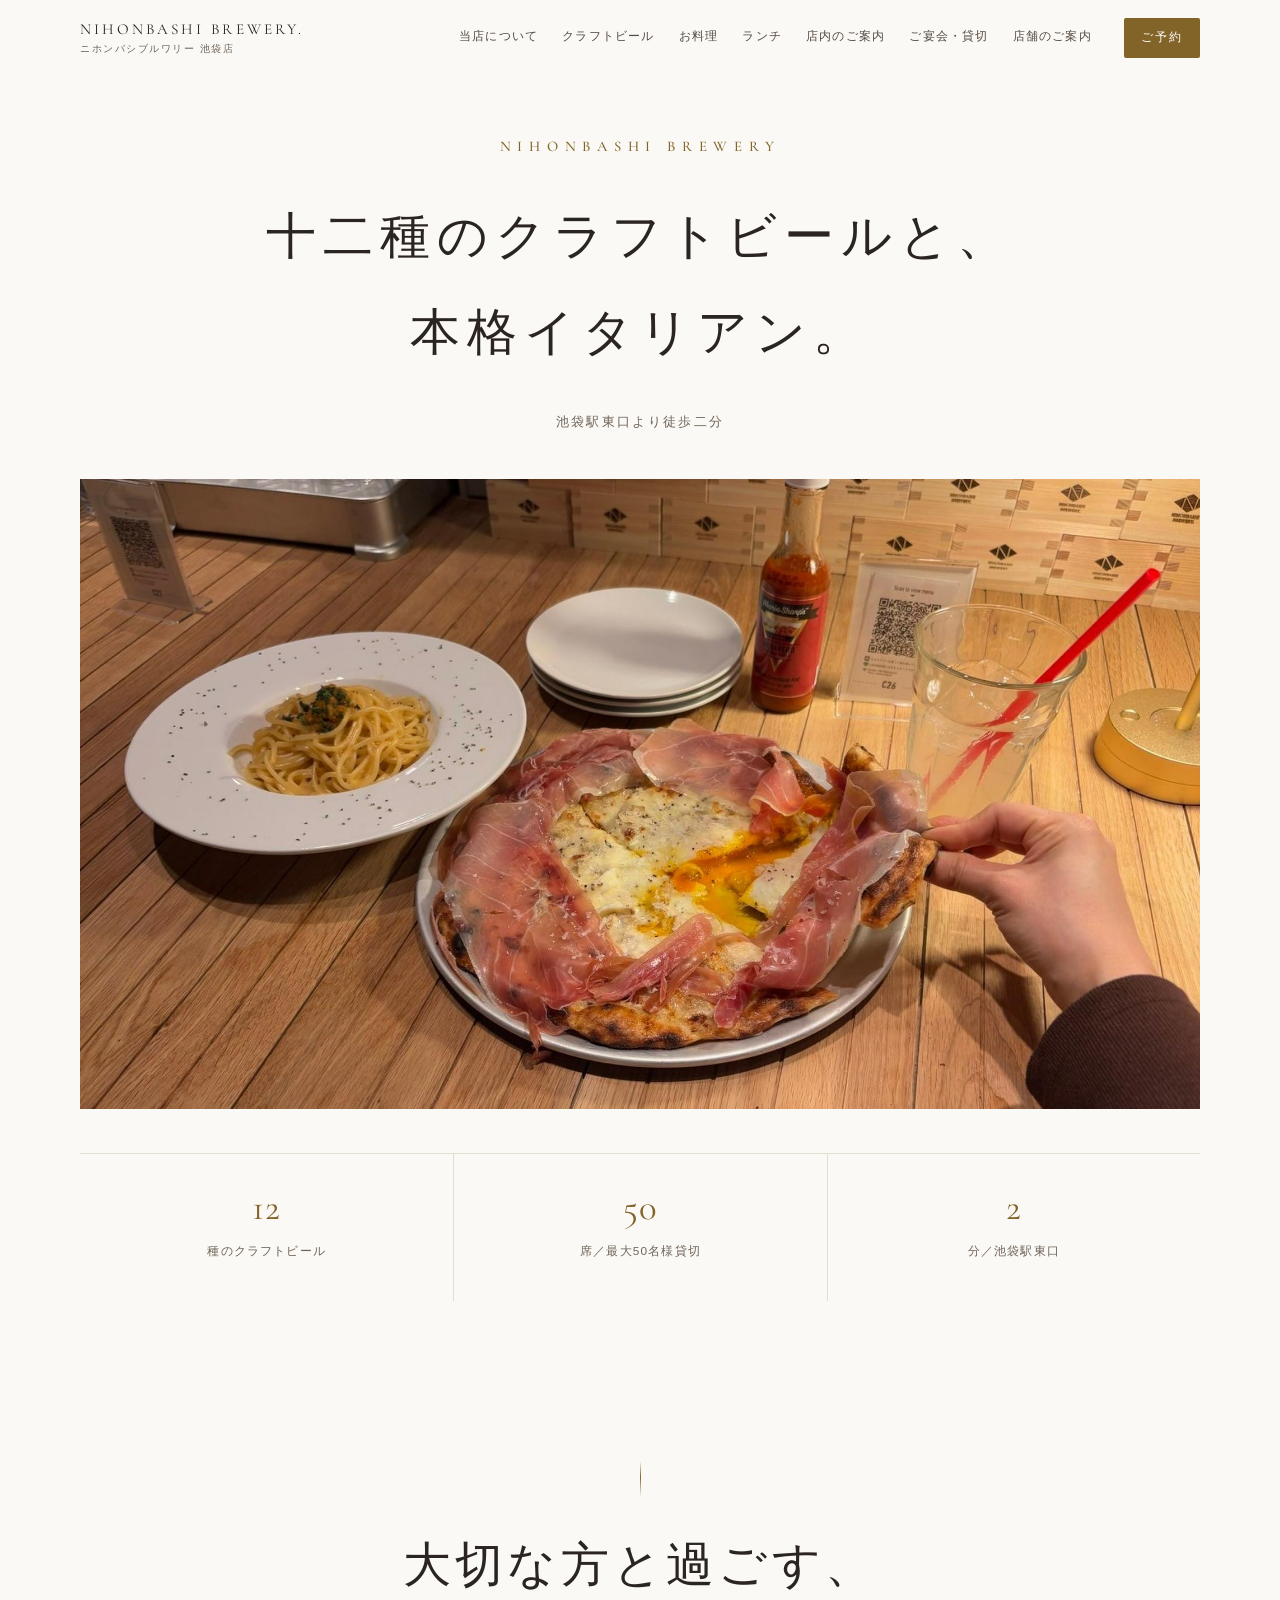
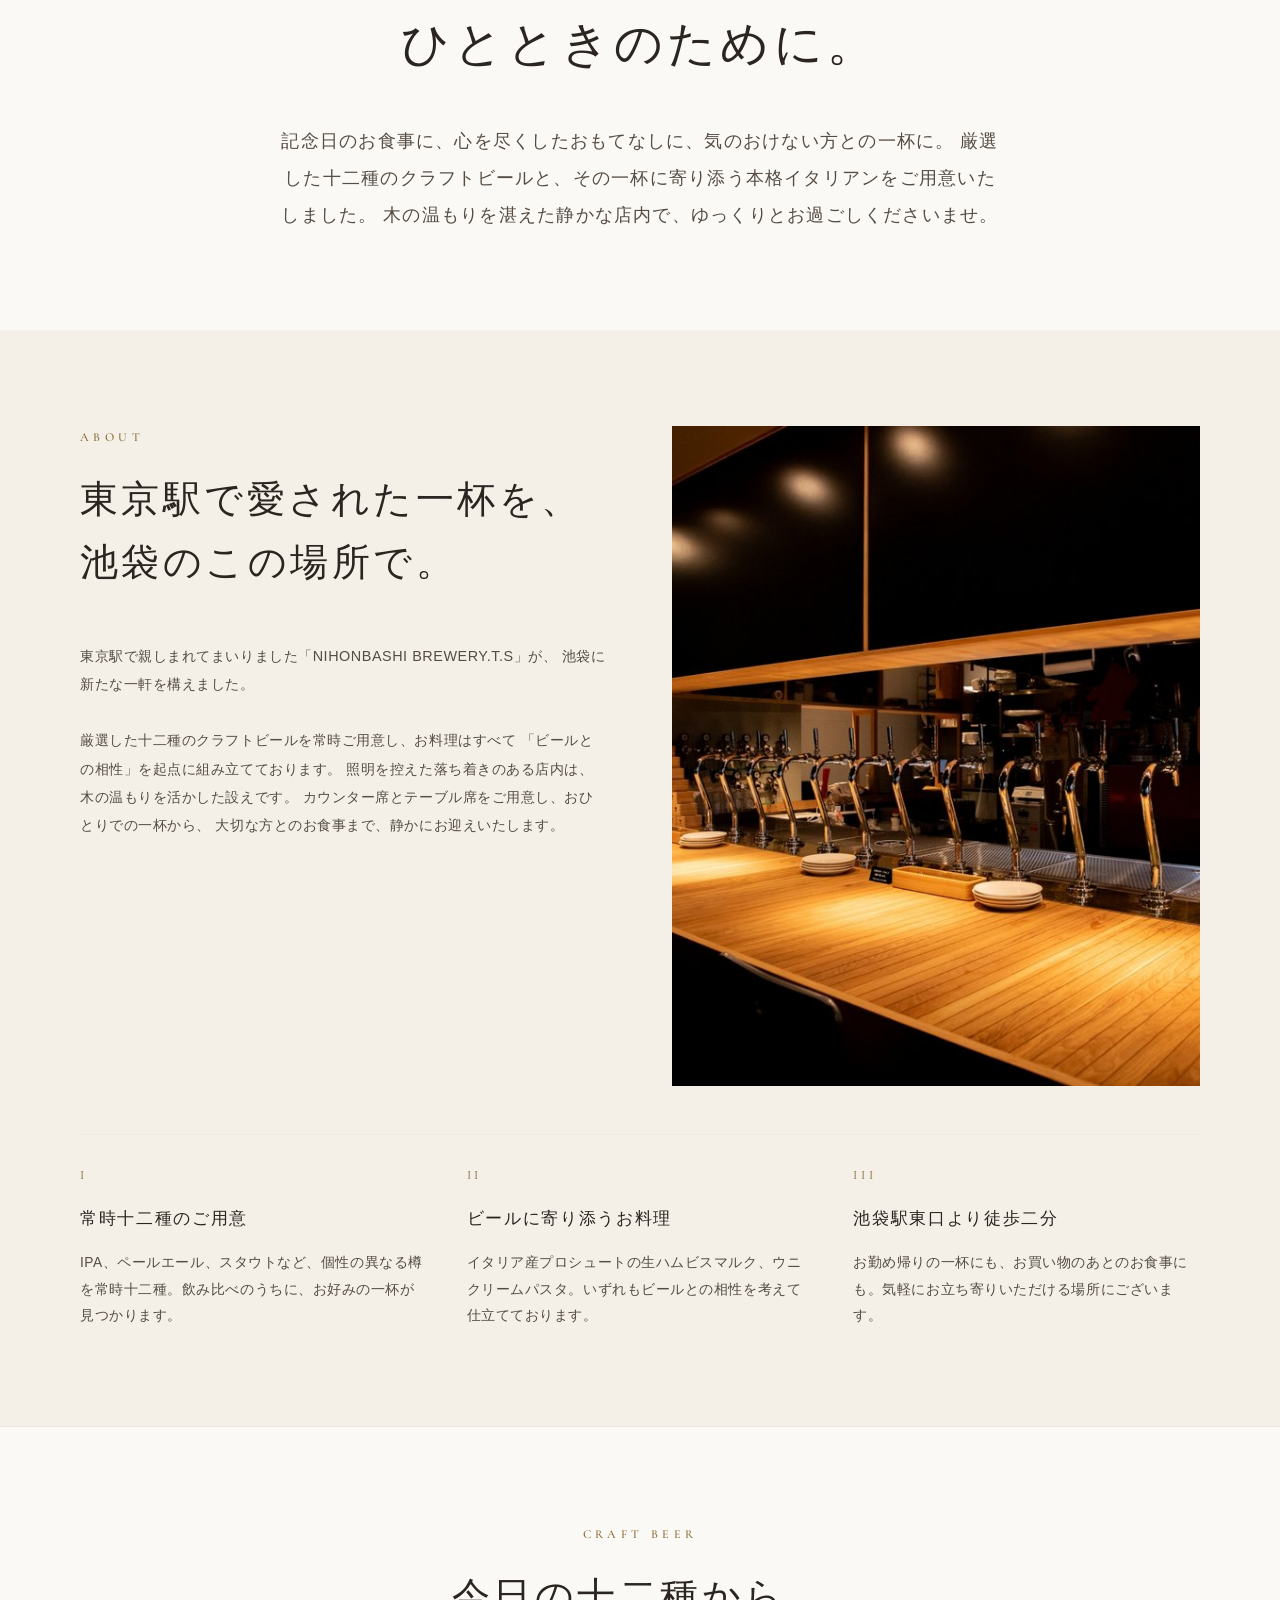
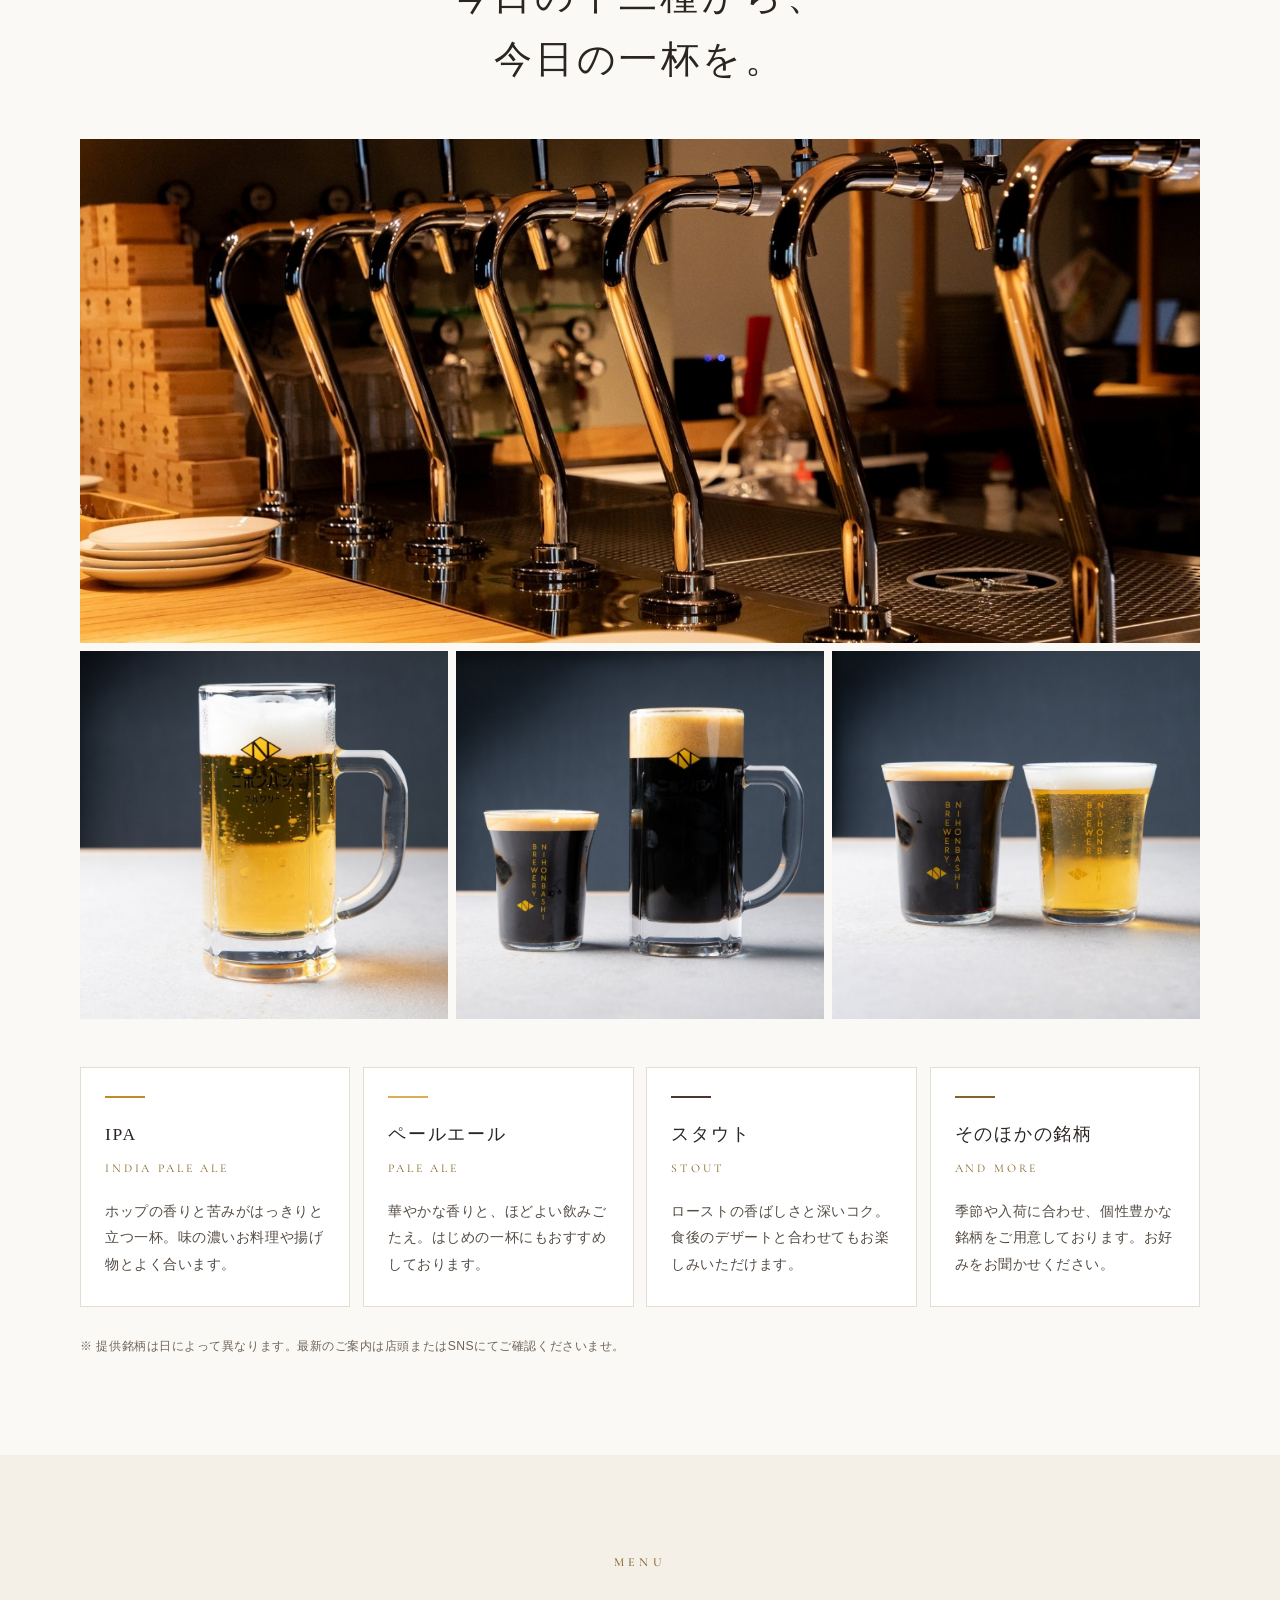
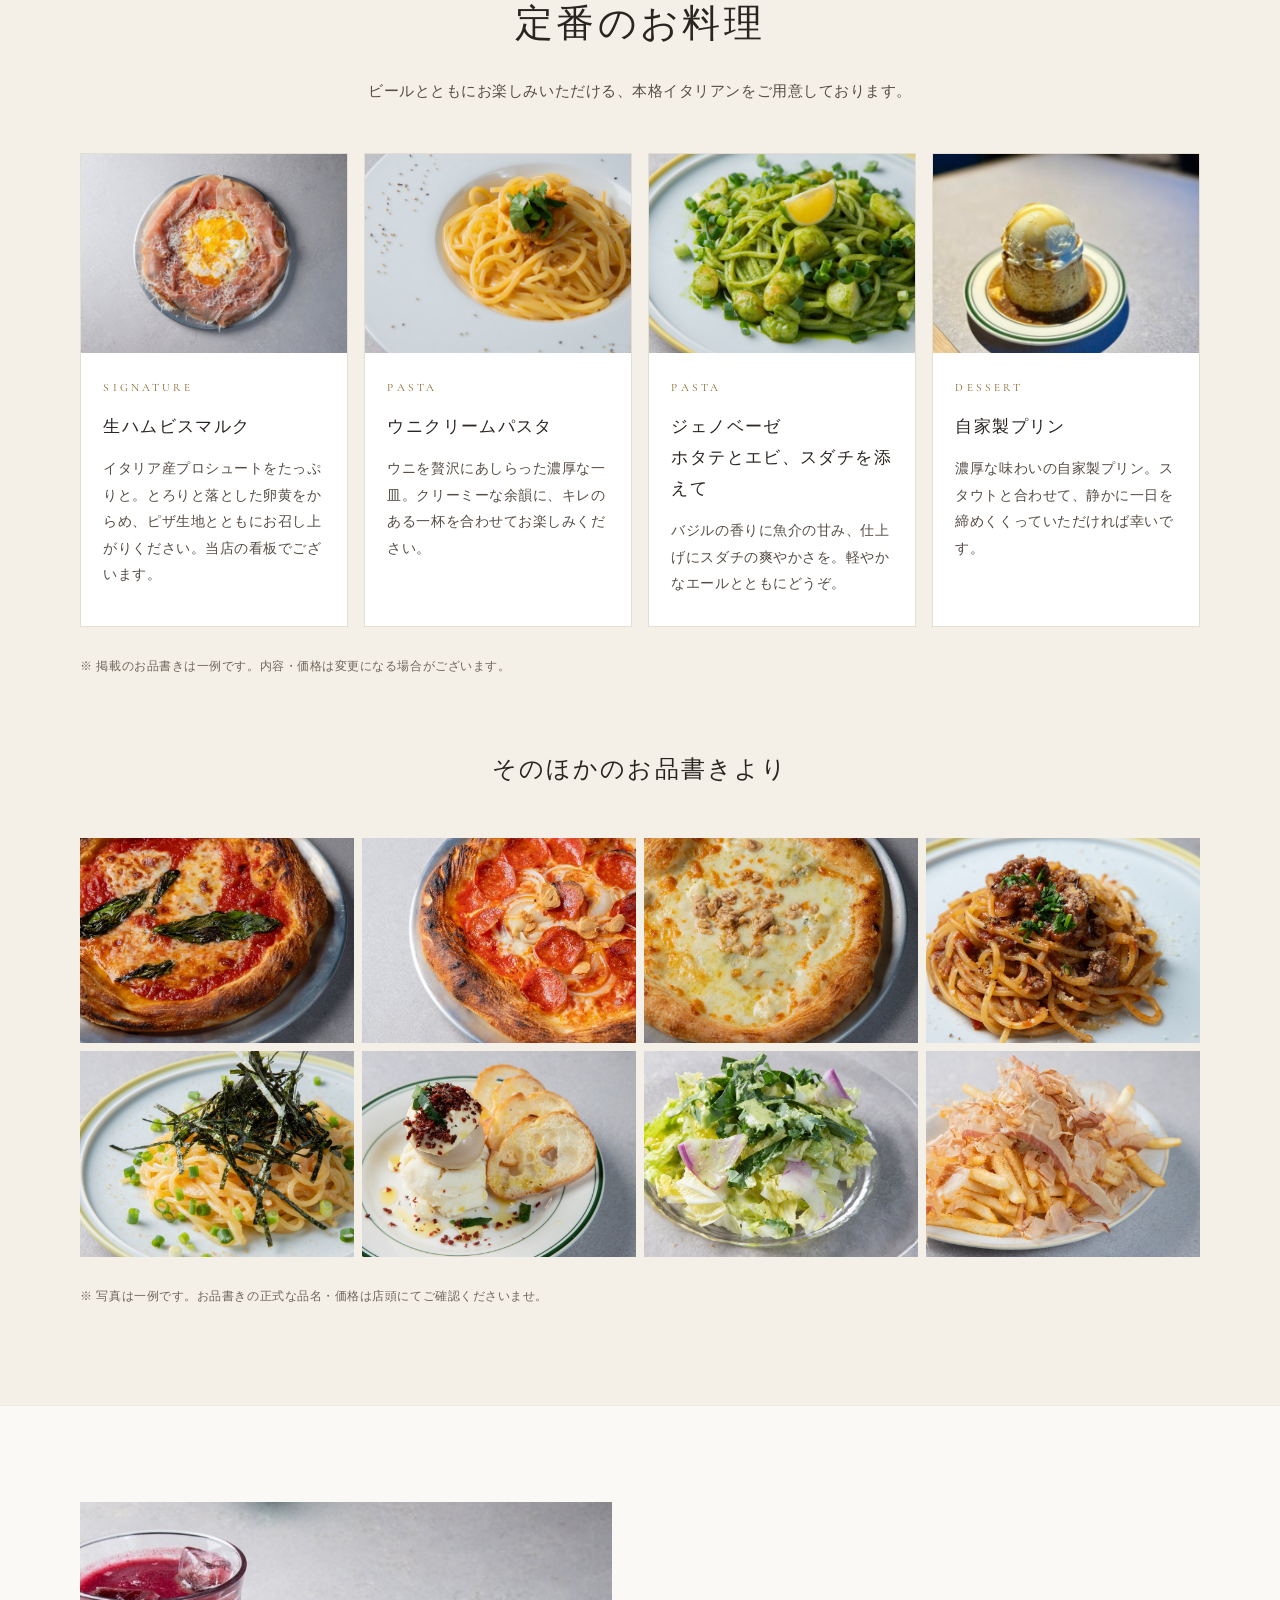
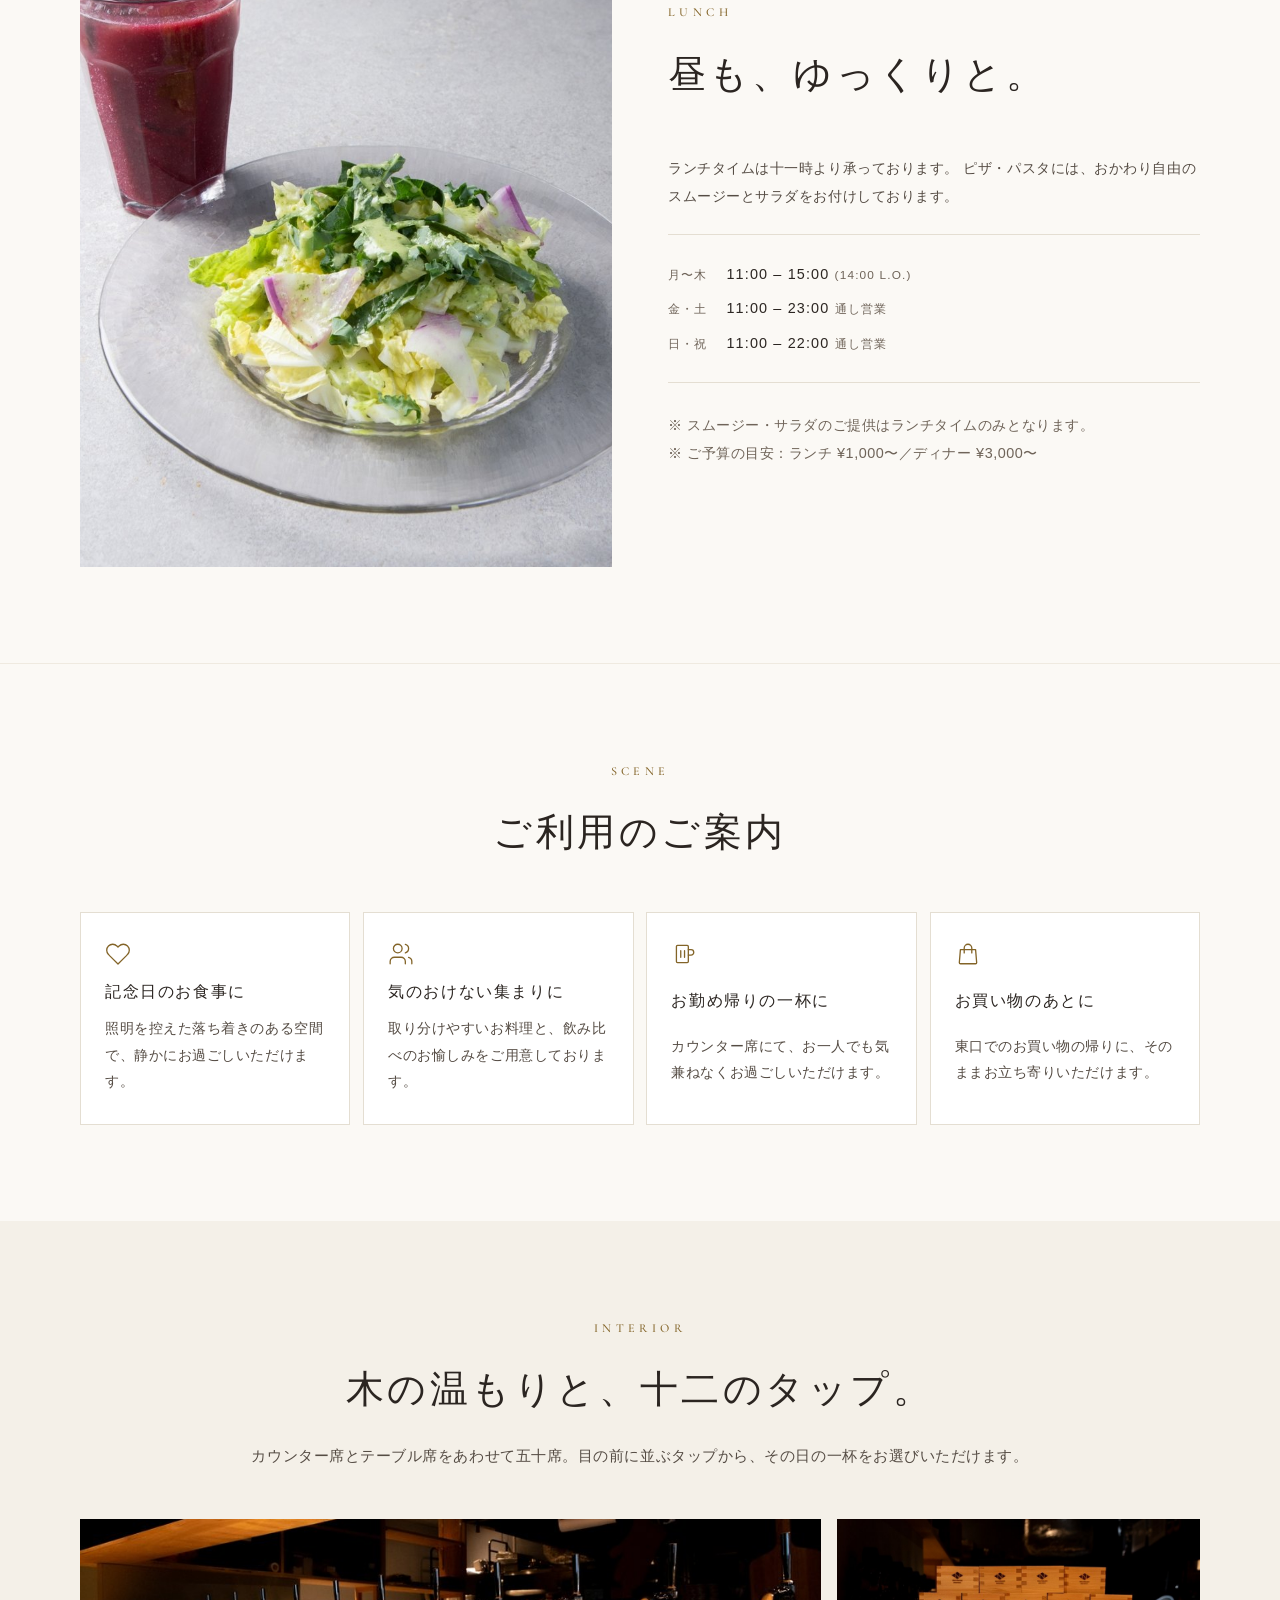
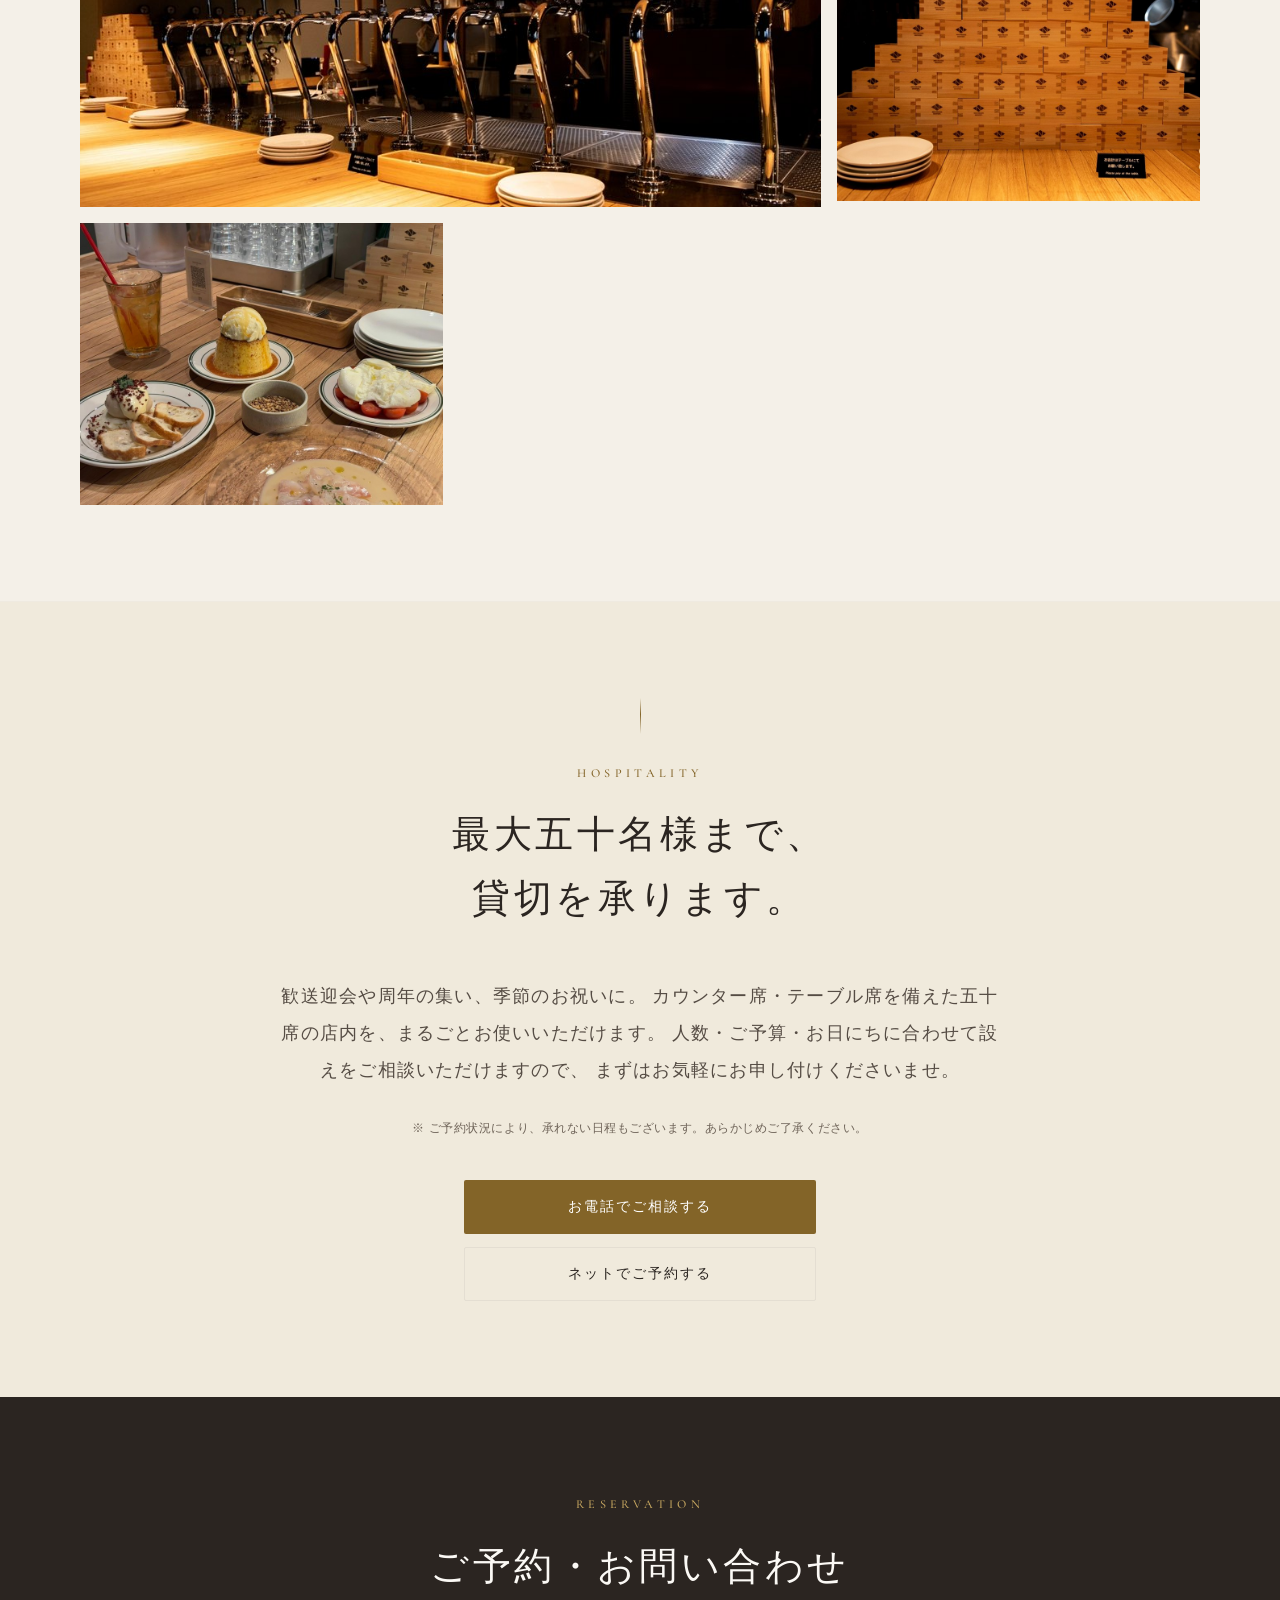
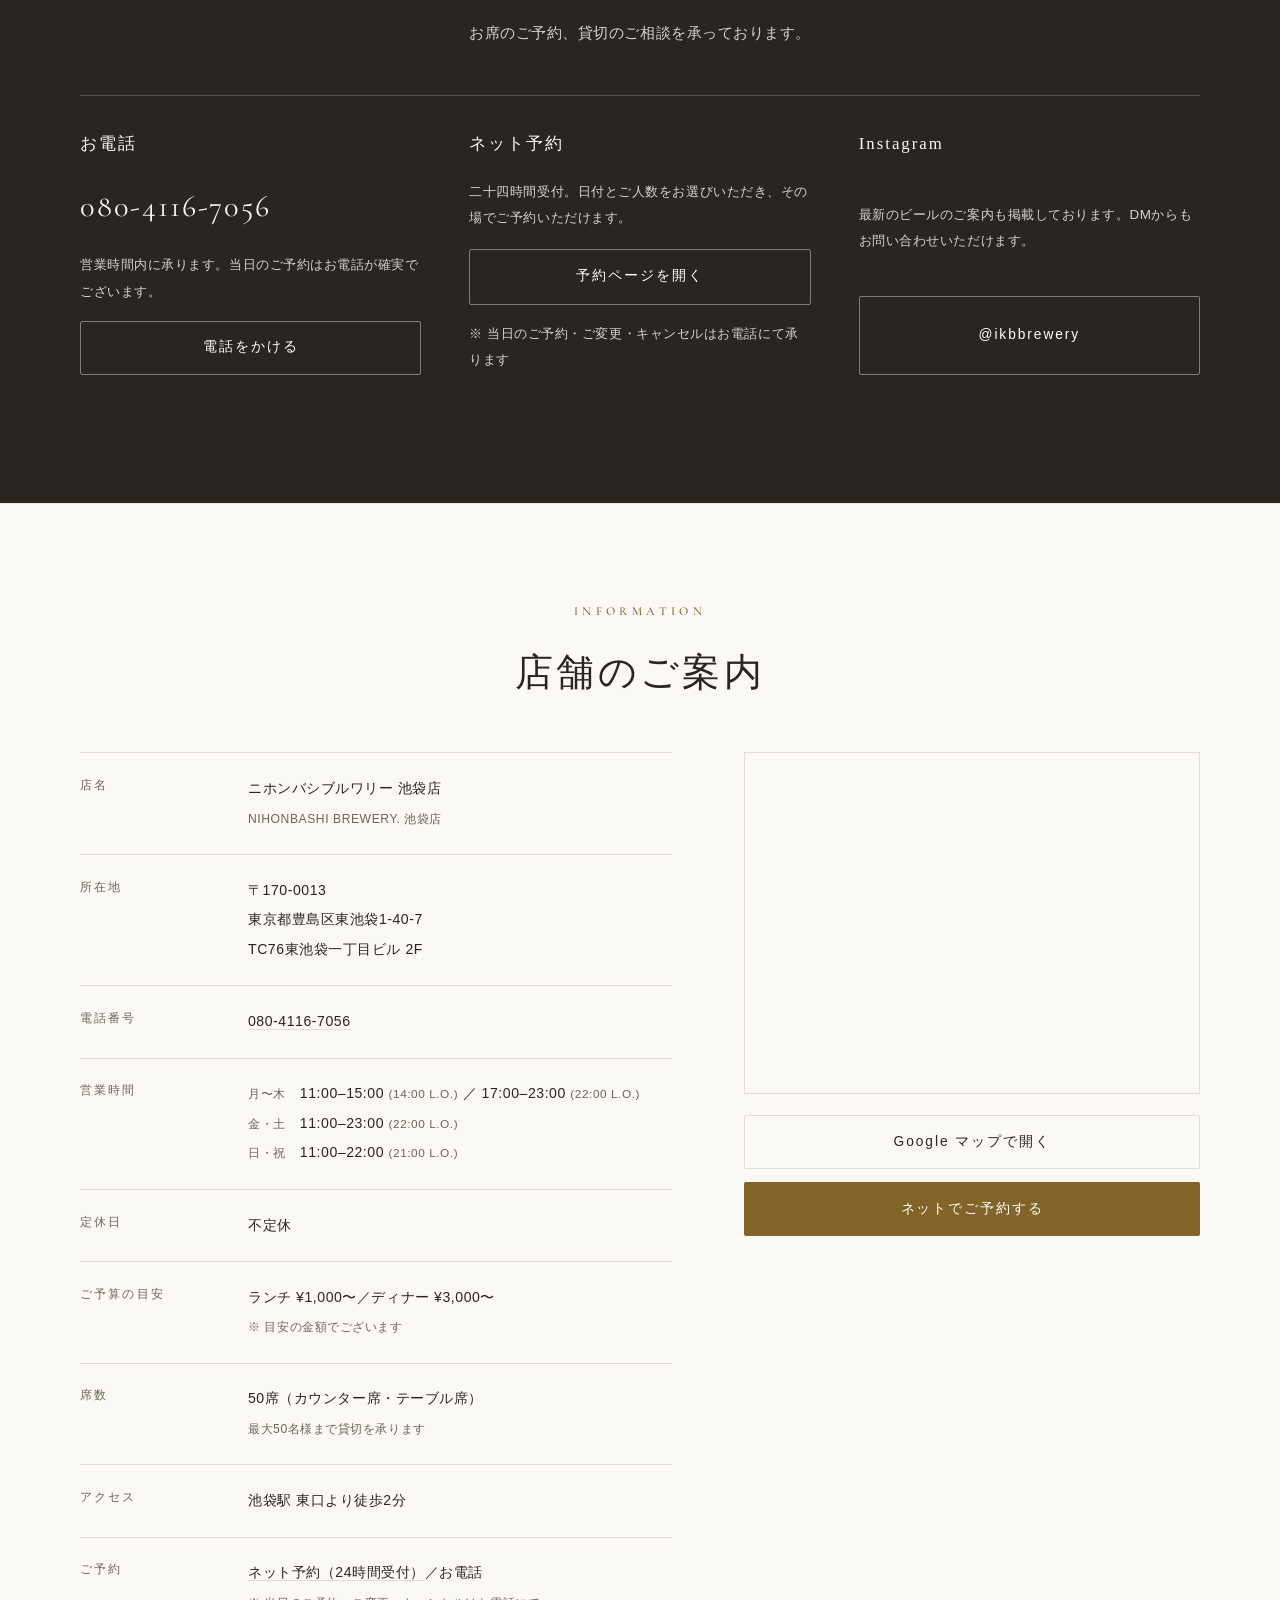
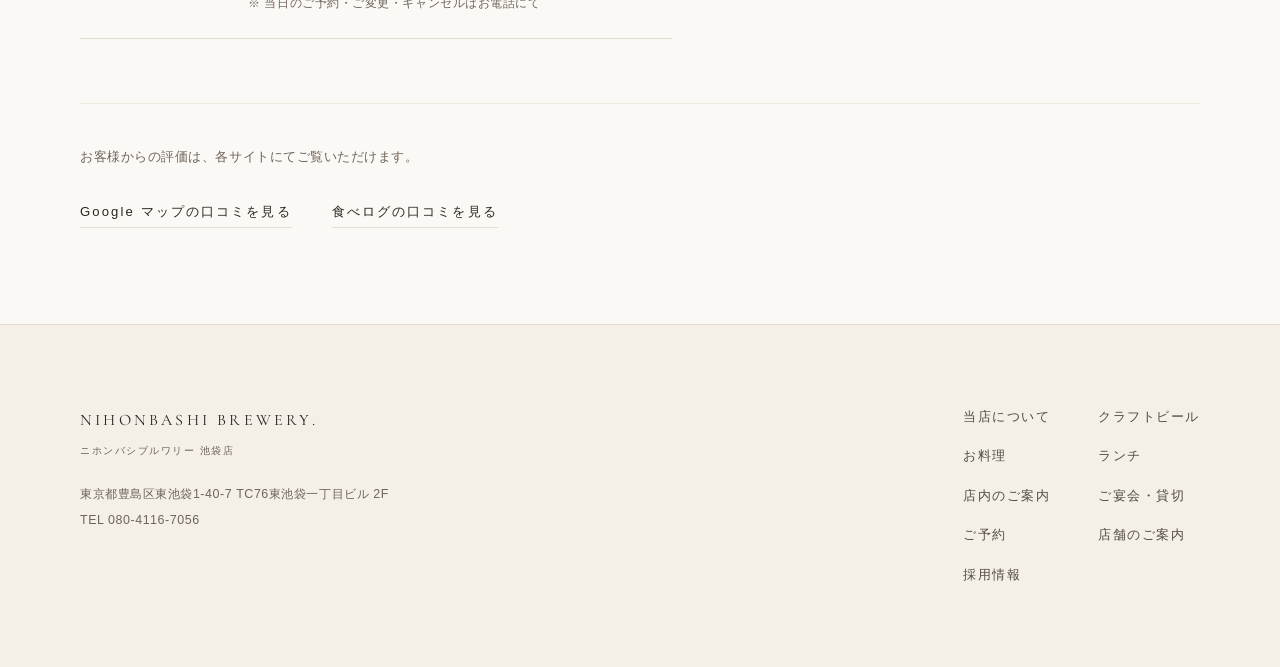
==== commit 430819bd: "Add a recruitment page New self-contained recruit.html sharing the store page's design tokens: messa" ====
--- a/index.html
+++ b/index.html
@@ -1237,6 +1237,7 @@
       <a href="#hospitality">ご宴会・貸切</a>
       <a href="#reserve">ご予約</a>
       <a href="#info">店舗のご案内</a>
+      <a href="recruit.html">採用情報</a>
     </nav>
   </div>
 </footer>
